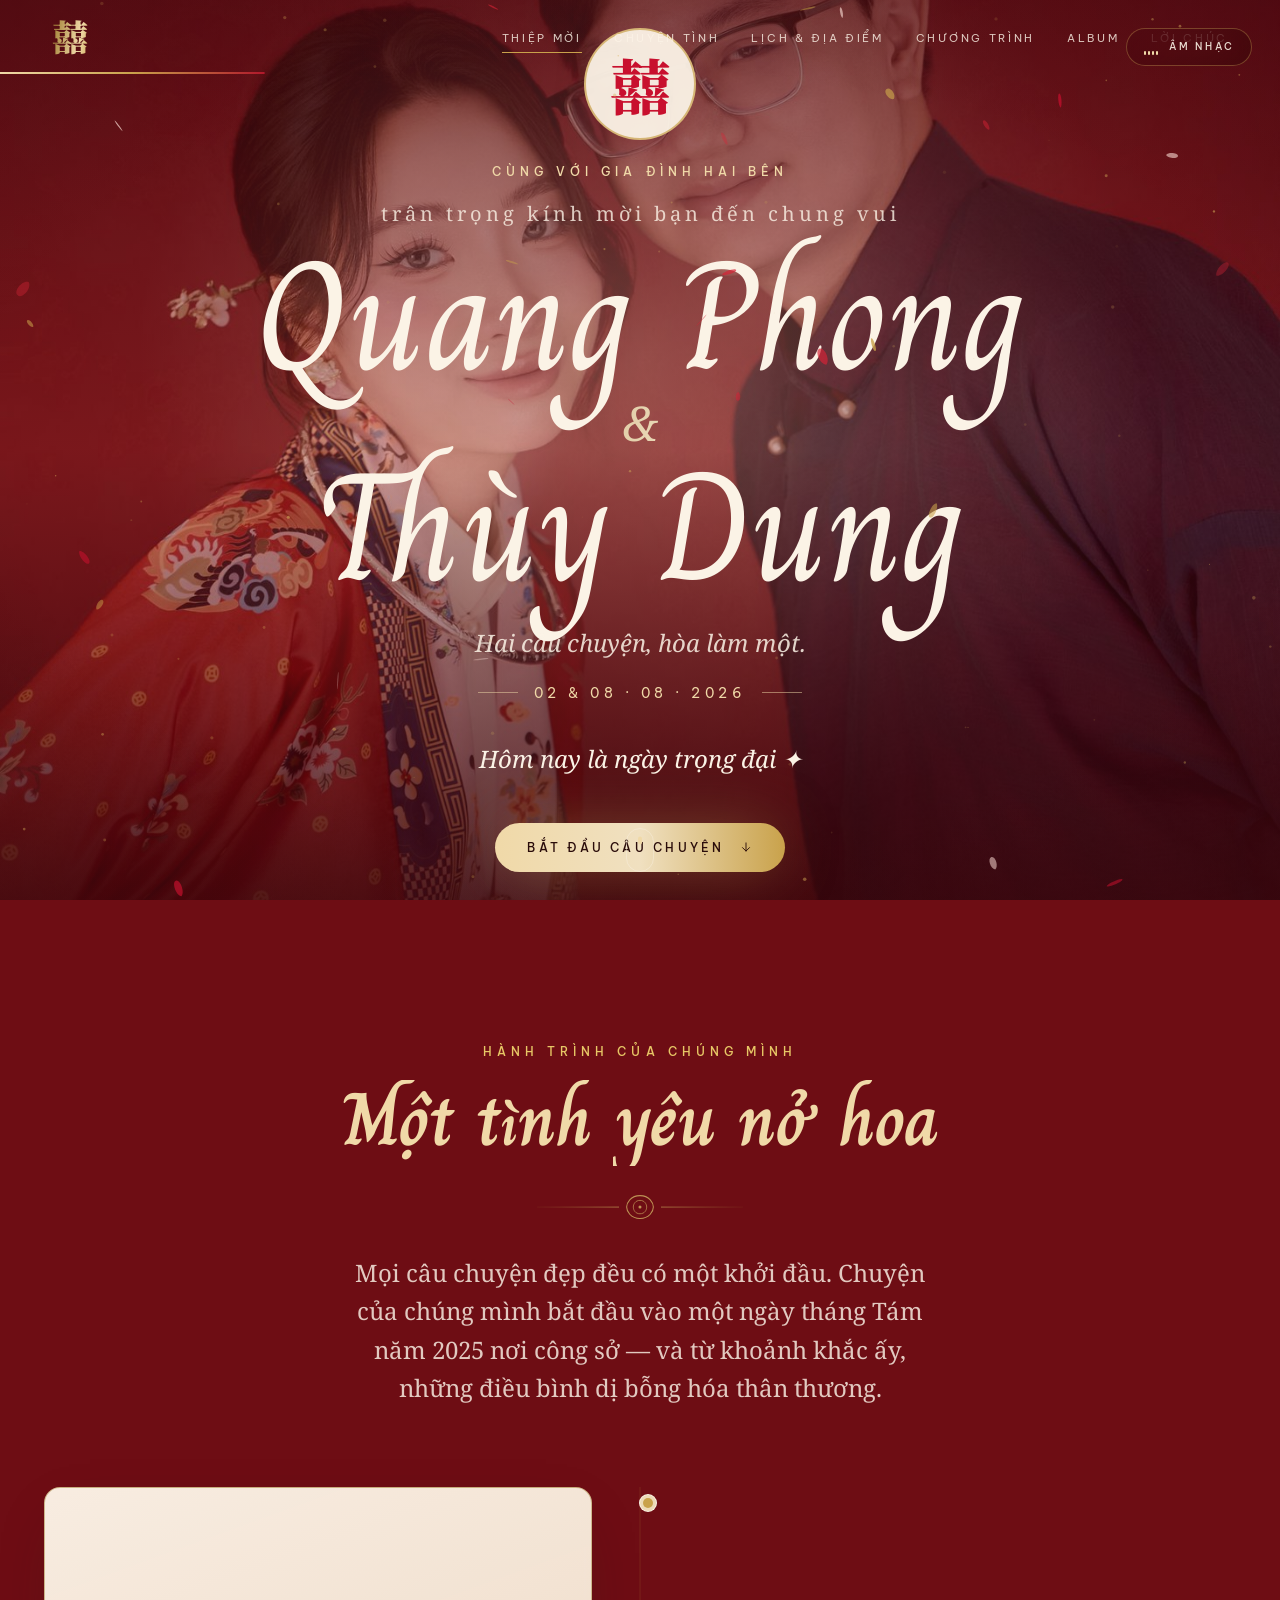
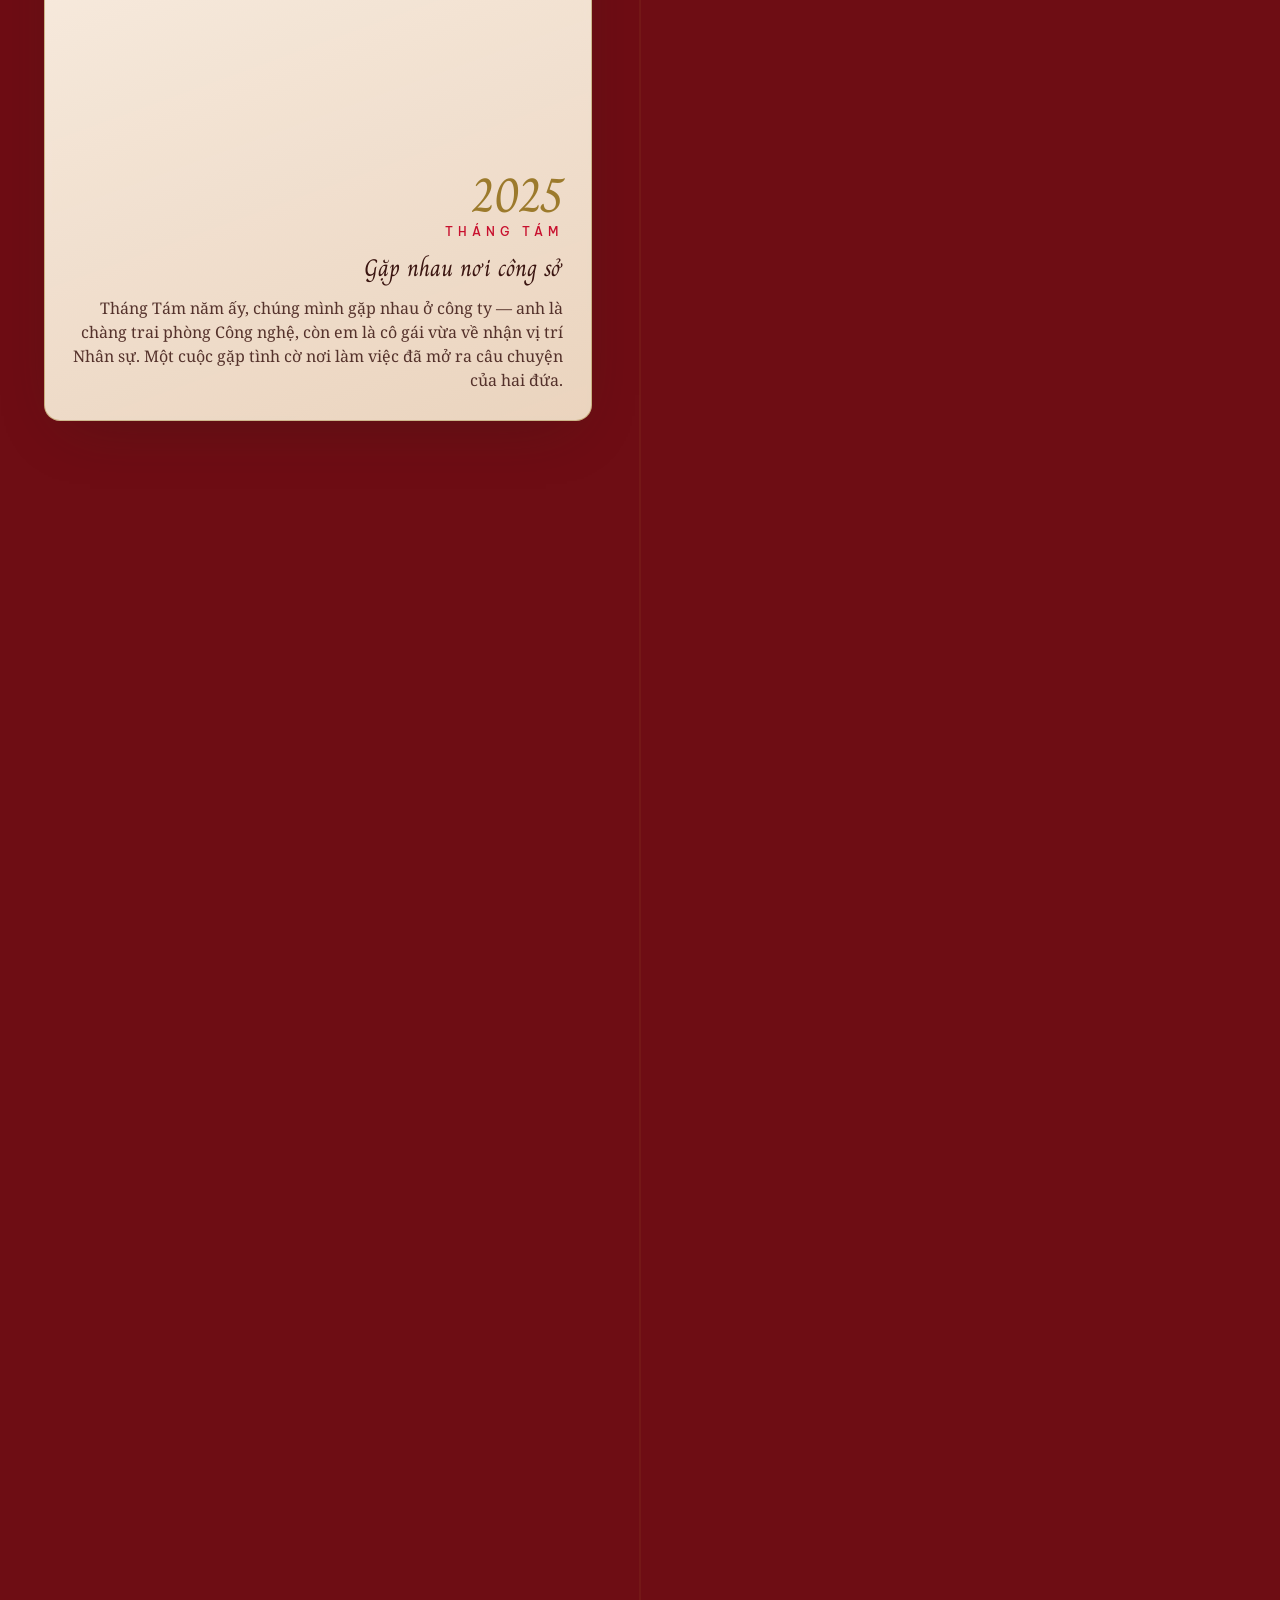
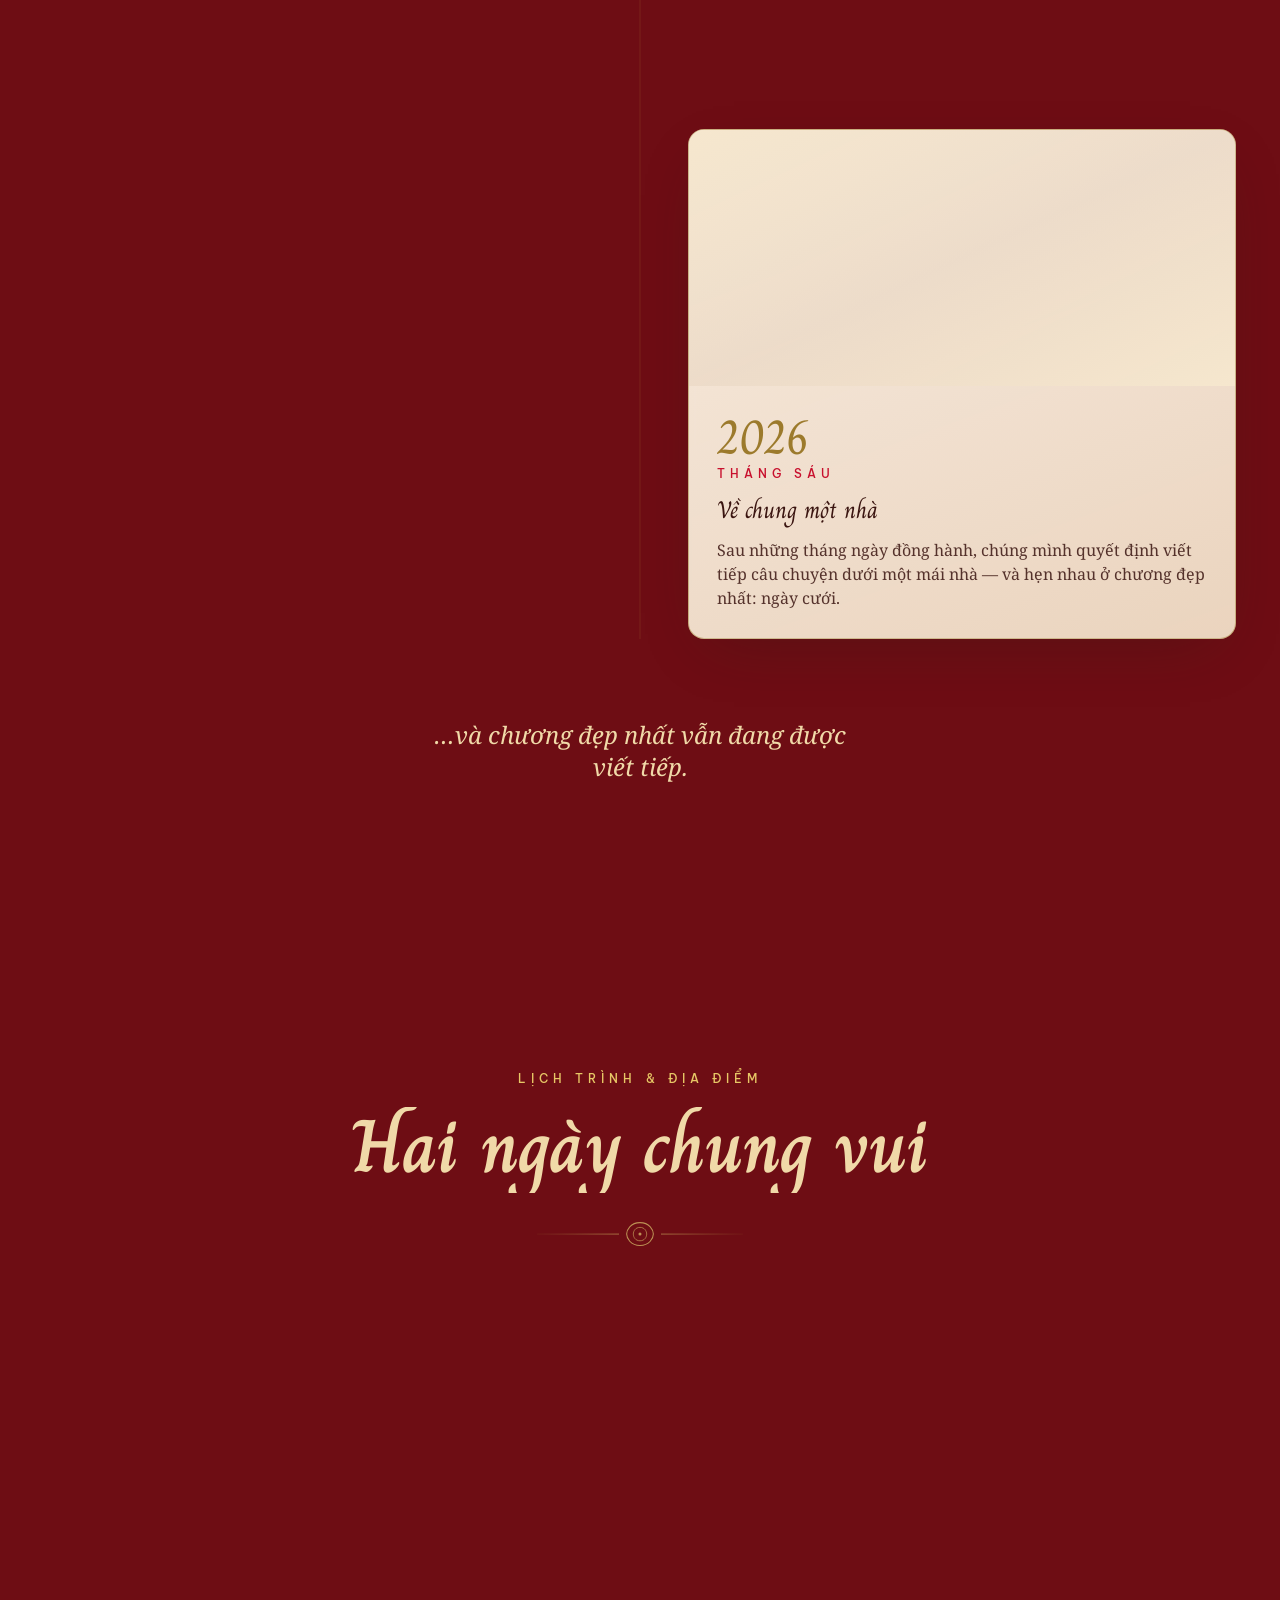
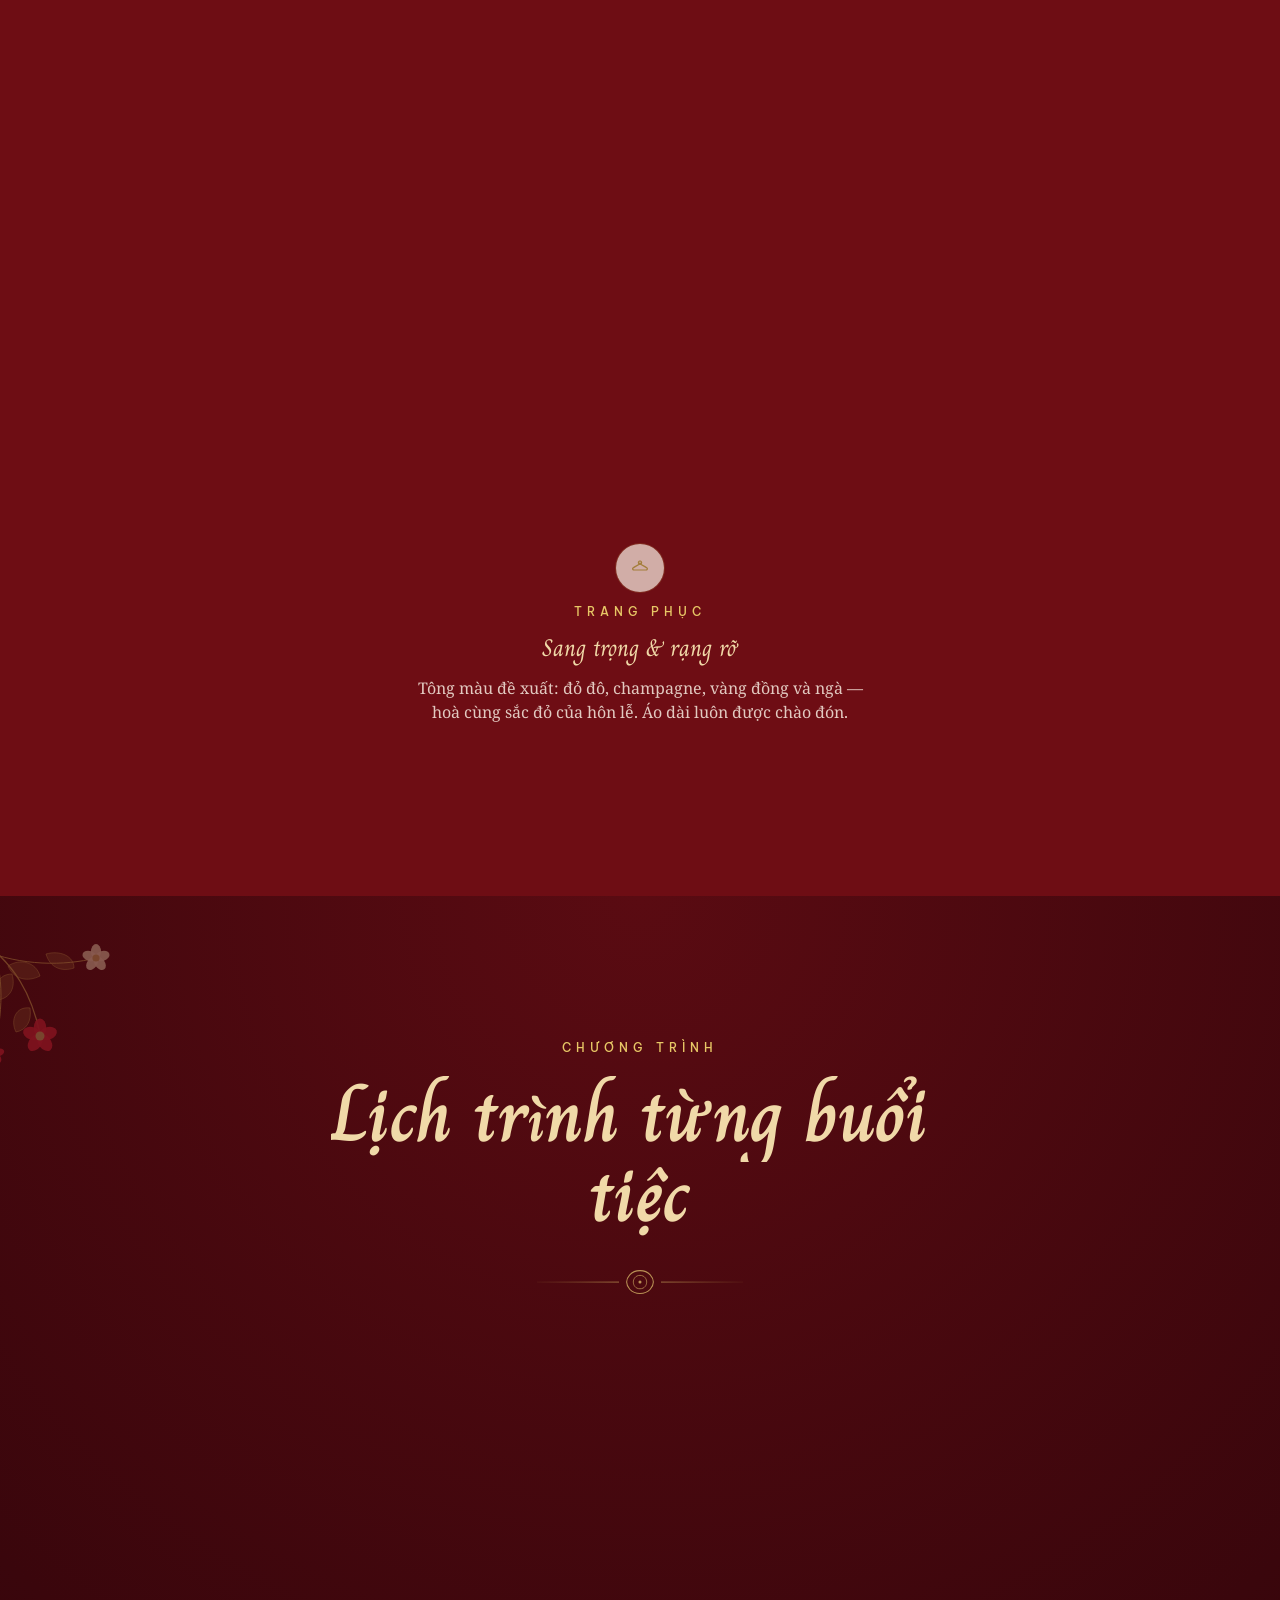
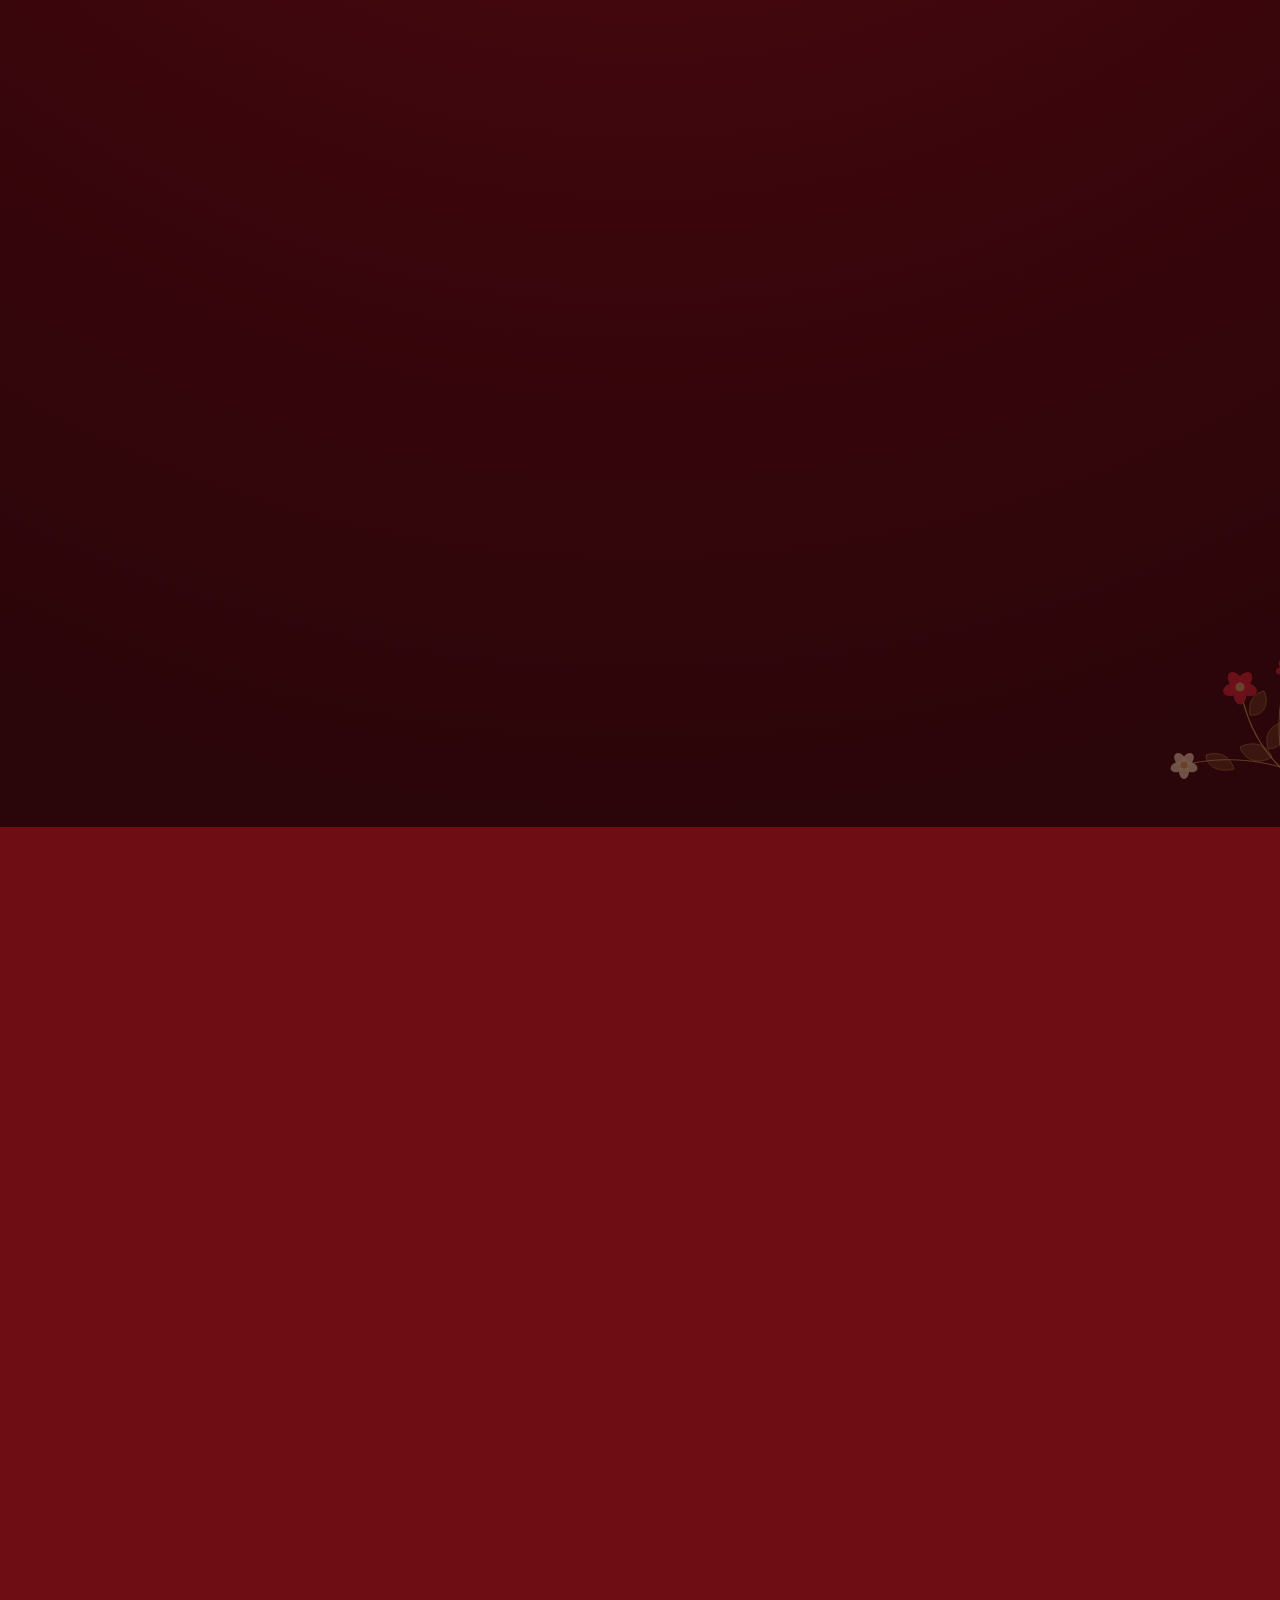
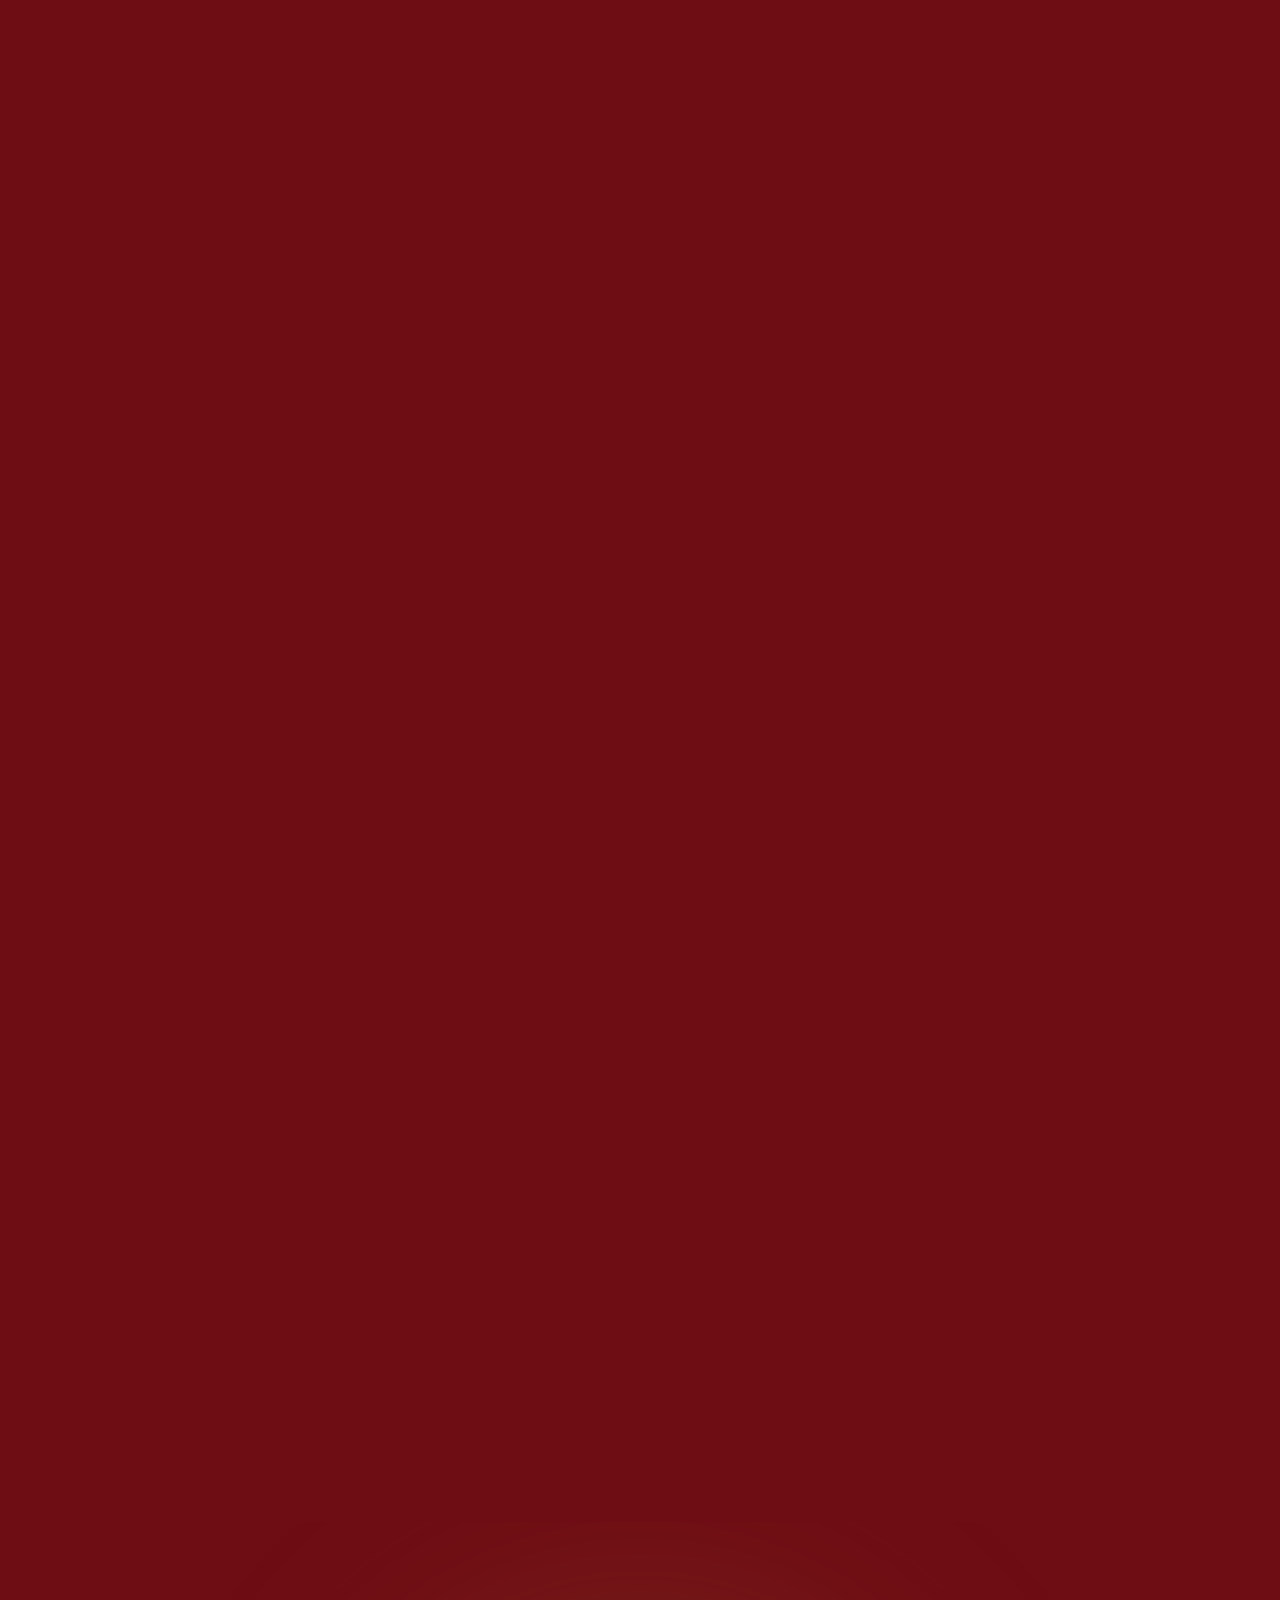
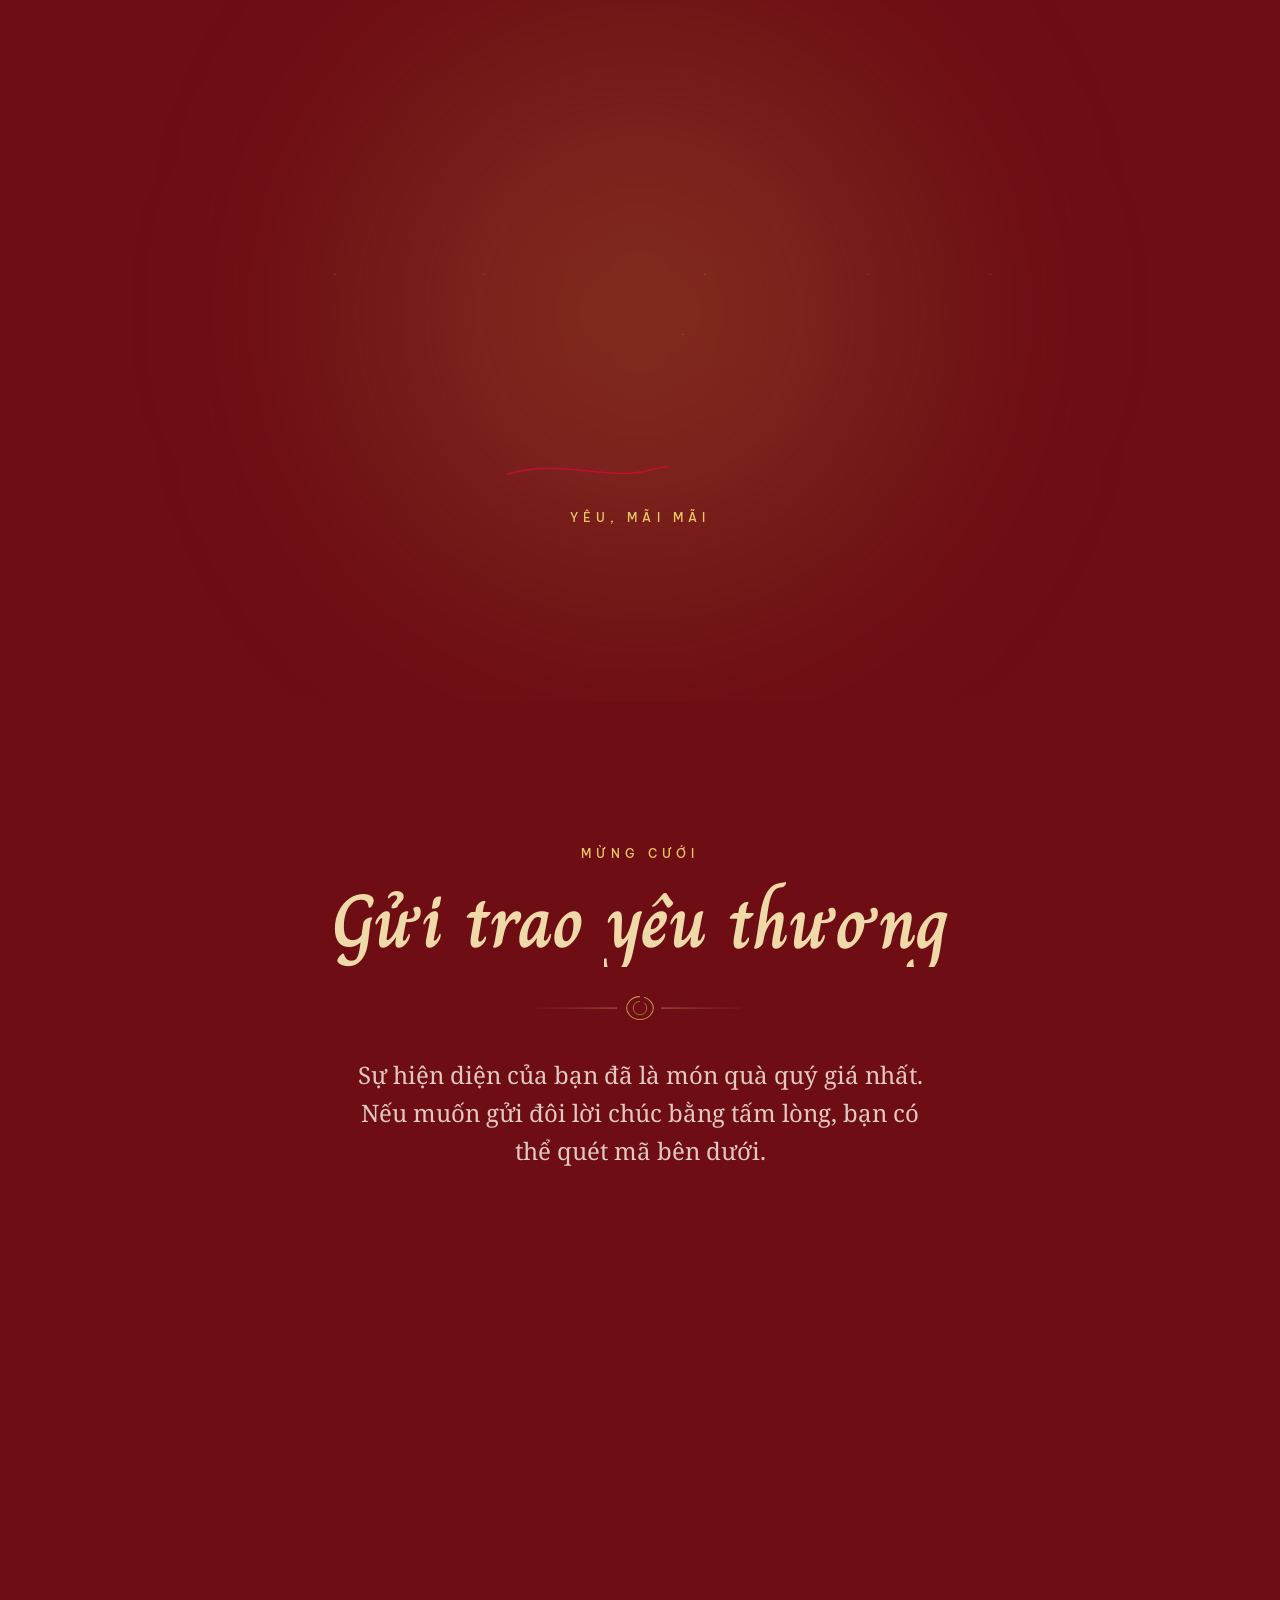
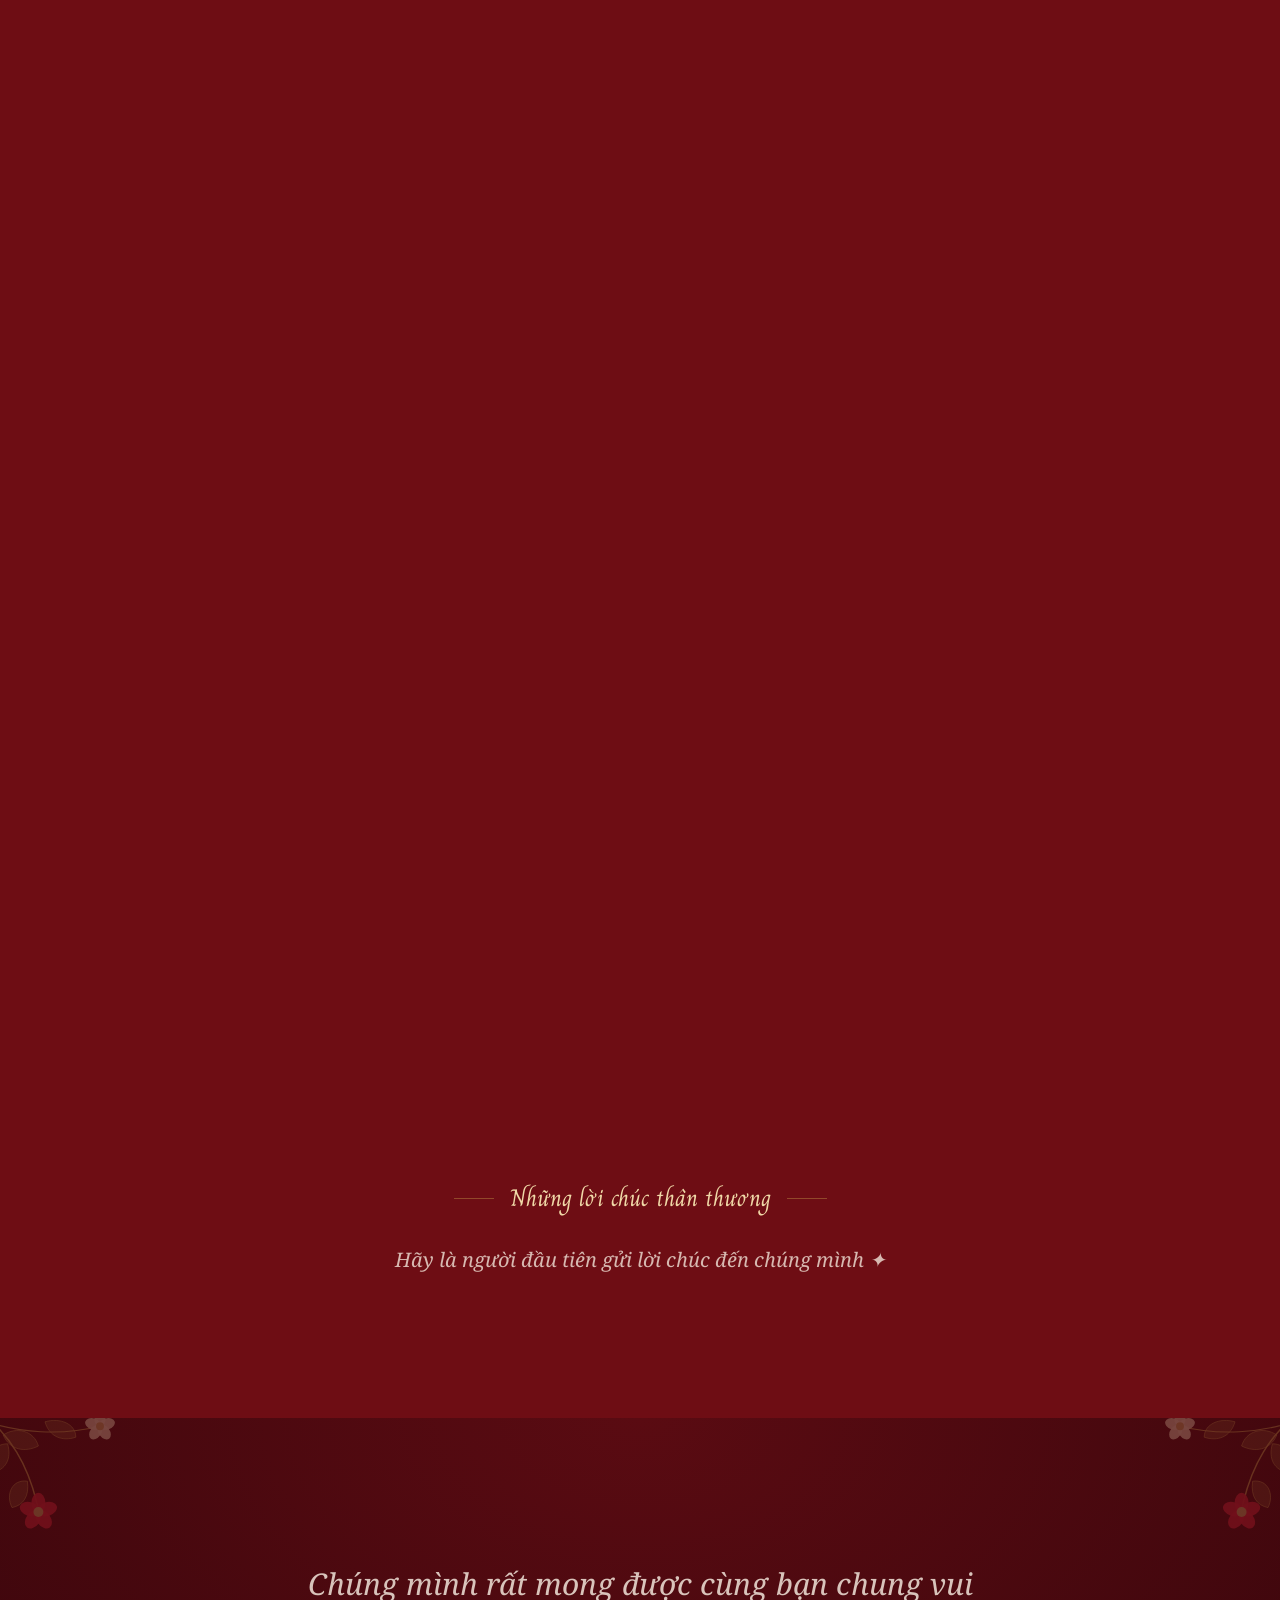
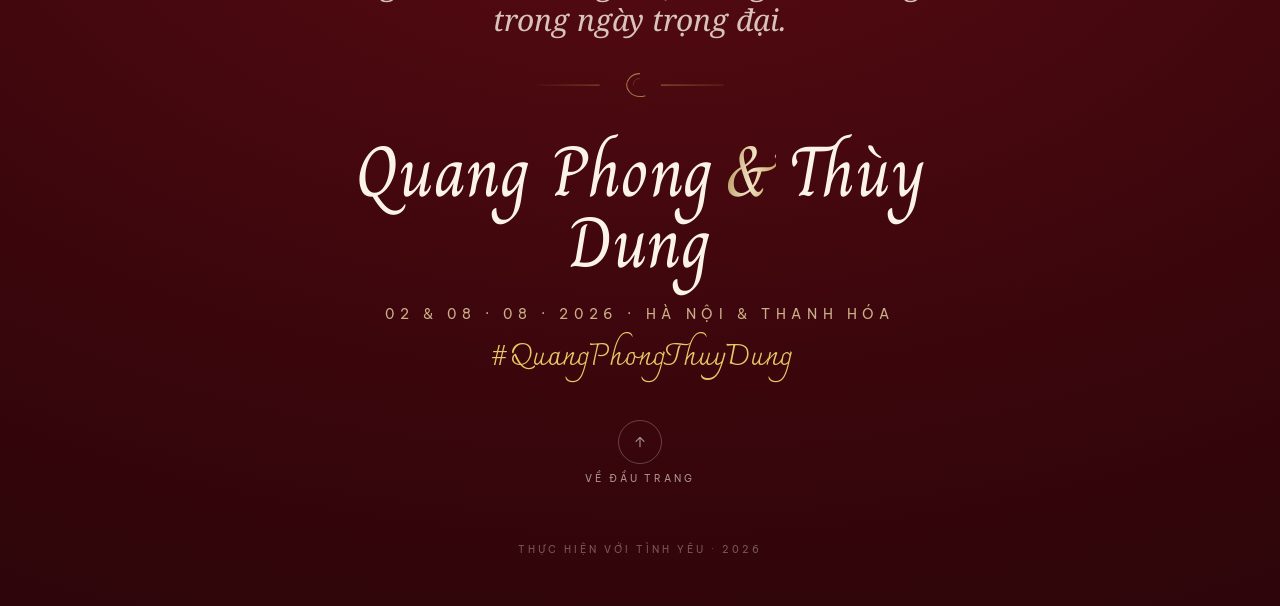
==== wedding-asian/index.html @ 231d3b86 "Intro 2 mốc lễ + đồng bộ nhãn/ngày toàn site + gom font bản asian - Intro (màn mở đầu): thay 1 ngày " ====
<!doctype html>
<html lang="vi">
  <head>
    <meta charset="UTF-8" />
    <link rel="icon" type="image/svg+xml" href="/wedding-asian/favicon.svg" />
    <meta name="viewport" content="width=device-width, initial-scale=1.0, viewport-fit=cover" />
    <meta name="theme-color" content="#C8102E" />
    <meta
      name="description"
      content="Quang Phong & Thùy Dung — về chung một nhà. Thiệp mời cưới phong cách Á Đông với chữ Song Hỷ 囍."
    />

    <title>囍 Quang Phong &amp; Thùy Dung · Lễ Thành Hôn</title>

    <!-- Social -->
    <meta property="og:title" content="囍 Quang Phong & Thùy Dung · Lễ Thành Hôn" />
    <meta property="og:description" content="Hãy đến chung vui khi hai câu chuyện hòa làm một. 02 & 07 · 08 · 2026" />
    <meta property="og:type" content="website" />

    <!-- Fonts -->
    <link rel="preconnect" href="https://fonts.googleapis.com" />
    <link rel="preconnect" href="https://fonts.gstatic.com" crossorigin />
    <link
      href="https://fonts.googleapis.com/css2?family=Charm:wght@400;700&family=Charmonman:wght@400;600;700&family=Be+Vietnam+Pro:wght@300;400;500;600;700&family=Noto+Serif:wght@400;500;600;700&display=swap"
      rel="stylesheet"
    />
    <!-- CJK font subset to just the 囍 (Song Hỷ) glyph — tiny payload -->
    <link
      href="https://fonts.googleapis.com/css2?family=Noto+Serif+SC:wght@700;900&display=swap&text=%E5%9B%8D"
      rel="stylesheet"
    />
    <script type="module" crossorigin src="/wedding-asian/assets/index-elfjqPZj.js"></script>
    <link rel="modulepreload" crossorigin href="/wedding-asian/assets/motion-DZY5aCm1.js">
    <link rel="modulepreload" crossorigin href="/wedding-asian/assets/smooth-DLBqpWjo.js">
    <link rel="stylesheet" crossorigin href="/wedding-asian/assets/index-XZvKqh4S.css">
  </head>
  <body>
    <div id="root"></div>
    <noscript>Thiệp mời này trở nên sống động khi bật JavaScript. Vui lòng bật JavaScript để xem câu chuyện của chúng mình.</noscript>
  </body>
</html>
---- wedding-asian/assets/index-XZvKqh4S.css ----
*,:before,:after{--tw-border-spacing-x: 0;--tw-border-spacing-y: 0;--tw-translate-x: 0;--tw-translate-y: 0;--tw-rotate: 0;--tw-skew-x: 0;--tw-skew-y: 0;--tw-scale-x: 1;--tw-scale-y: 1;--tw-pan-x: ;--tw-pan-y: ;--tw-pinch-zoom: ;--tw-scroll-snap-strictness: proximity;--tw-gradient-from-position: ;--tw-gradient-via-position: ;--tw-gradient-to-position: ;--tw-ordinal: ;--tw-slashed-zero: ;--tw-numeric-figure: ;--tw-numeric-spacing: ;--tw-numeric-fraction: ;--tw-ring-inset: ;--tw-ring-offset-width: 0px;--tw-ring-offset-color: #fff;--tw-ring-color: rgb(59 130 246 / .5);--tw-ring-offset-shadow: 0 0 #0000;--tw-ring-shadow: 0 0 #0000;--tw-shadow: 0 0 #0000;--tw-shadow-colored: 0 0 #0000;--tw-blur: ;--tw-brightness: ;--tw-contrast: ;--tw-grayscale: ;--tw-hue-rotate: ;--tw-invert: ;--tw-saturate: ;--tw-sepia: ;--tw-drop-shadow: ;--tw-backdrop-blur: ;--tw-backdrop-brightness: ;--tw-backdrop-contrast: ;--tw-backdrop-grayscale: ;--tw-backdrop-hue-rotate: ;--tw-backdrop-invert: ;--tw-backdrop-opacity: ;--tw-backdrop-saturate: ;--tw-backdrop-sepia: ;--tw-contain-size: ;--tw-contain-layout: ;--tw-contain-paint: ;--tw-contain-style: }::backdrop{--tw-border-spacing-x: 0;--tw-border-spacing-y: 0;--tw-translate-x: 0;--tw-translate-y: 0;--tw-rotate: 0;--tw-skew-x: 0;--tw-skew-y: 0;--tw-scale-x: 1;--tw-scale-y: 1;--tw-pan-x: ;--tw-pan-y: ;--tw-pinch-zoom: ;--tw-scroll-snap-strictness: proximity;--tw-gradient-from-position: ;--tw-gradient-via-position: ;--tw-gradient-to-position: ;--tw-ordinal: ;--tw-slashed-zero: ;--tw-numeric-figure: ;--tw-numeric-spacing: ;--tw-numeric-fraction: ;--tw-ring-inset: ;--tw-ring-offset-width: 0px;--tw-ring-offset-color: #fff;--tw-ring-color: rgb(59 130 246 / .5);--tw-ring-offset-shadow: 0 0 #0000;--tw-ring-shadow: 0 0 #0000;--tw-shadow: 0 0 #0000;--tw-shadow-colored: 0 0 #0000;--tw-blur: ;--tw-brightness: ;--tw-contrast: ;--tw-grayscale: ;--tw-hue-rotate: ;--tw-invert: ;--tw-saturate: ;--tw-sepia: ;--tw-drop-shadow: ;--tw-backdrop-blur: ;--tw-backdrop-brightness: ;--tw-backdrop-contrast: ;--tw-backdrop-grayscale: ;--tw-backdrop-hue-rotate: ;--tw-backdrop-invert: ;--tw-backdrop-opacity: ;--tw-backdrop-saturate: ;--tw-backdrop-sepia: ;--tw-contain-size: ;--tw-contain-layout: ;--tw-contain-paint: ;--tw-contain-style: }*,:before,:after{box-sizing:border-box;border-width:0;border-style:solid;border-color:#e5e7eb}:before,:after{--tw-content: ""}html,:host{line-height:1.5;-webkit-text-size-adjust:100%;-moz-tab-size:4;-o-tab-size:4;tab-size:4;font-family:Be Vietnam Pro,system-ui,sans-serif;font-feature-settings:normal;font-variation-settings:normal;-webkit-tap-highlight-color:transparent}body{margin:0;line-height:inherit}hr{height:0;color:inherit;border-top-width:1px}abbr:where([title]){-webkit-text-decoration:underline dotted;text-decoration:underline dotted}h1,h2,h3,h4,h5,h6{font-size:inherit;font-weight:inherit}a{color:inherit;text-decoration:inherit}b,strong{font-weight:bolder}code,kbd,samp,pre{font-family:ui-monospace,SFMono-Regular,Menlo,Monaco,Consolas,Liberation Mono,Courier New,monospace;font-feature-settings:normal;font-variation-settings:normal;font-size:1em}small{font-size:80%}sub,sup{font-size:75%;line-height:0;position:relative;vertical-align:baseline}sub{bottom:-.25em}sup{top:-.5em}table{text-indent:0;border-color:inherit;border-collapse:collapse}button,input,optgroup,select,textarea{font-family:inherit;font-feature-settings:inherit;font-variation-settings:inherit;font-size:100%;font-weight:inherit;line-height:inherit;letter-spacing:inherit;color:inherit;margin:0;padding:0}button,select{text-transform:none}button,input:where([type=button]),input:where([type=reset]),input:where([type=submit]){-webkit-appearance:button;background-color:transparent;background-image:none}:-moz-focusring{outline:auto}:-moz-ui-invalid{box-shadow:none}progress{vertical-align:baseline}::-webkit-inner-spin-button,::-webkit-outer-spin-button{height:auto}[type=search]{-webkit-appearance:textfield;outline-offset:-2px}::-webkit-search-decoration{-webkit-appearance:none}::-webkit-file-upload-button{-webkit-appearance:button;font:inherit}summary{display:list-item}blockquote,dl,dd,h1,h2,h3,h4,h5,h6,hr,figure,p,pre{margin:0}fieldset{margin:0;padding:0}legend{padding:0}ol,ul,menu{list-style:none;margin:0;padding:0}dialog{padding:0}textarea{resize:vertical}input::-moz-placeholder,textarea::-moz-placeholder{opacity:1;color:#9ca3af}input::placeholder,textarea::placeholder{opacity:1;color:#9ca3af}button,[role=button]{cursor:pointer}:disabled{cursor:default}img,svg,video,canvas,audio,iframe,embed,object{display:block;vertical-align:middle}img,video{max-width:100%;height:auto}[hidden]:where(:not([hidden=until-found])){display:none}.container{width:100%}@media (min-width: 640px){.container{max-width:640px}}@media (min-width: 768px){.container{max-width:768px}}@media (min-width: 1024px){.container{max-width:1024px}}@media (min-width: 1280px){.container{max-width:1280px}}@media (min-width: 1536px){.container{max-width:1536px}}.eyebrow{font-family:Be Vietnam Pro,system-ui,sans-serif;font-size:.7rem;font-weight:500;text-transform:uppercase}@media (min-width: 640px){.eyebrow{font-size:.75rem;line-height:1rem}}.eyebrow{letter-spacing:.42em;color:var(--gold-bright)}.eyebrow--onCard{color:var(--lacquer)}.hy{font-family:"Noto Serif SC",Microsoft YaHei,PingFang SC,Hiragino Sans GB,Noto Sans CJK SC,serif;font-weight:900;color:var(--lacquer);line-height:1;display:inline-block}.hy-gold{font-family:"Noto Serif SC",Microsoft YaHei,PingFang SC,Hiragino Sans GB,Noto Sans CJK SC,serif;font-weight:900;line-height:1;display:inline-block;background:linear-gradient(100deg,#9c7a2c,#f0d9a8 40%,#c9a24b 60%,#9c7a2c);background-size:200% auto;-webkit-background-clip:text;background-clip:text;-webkit-text-fill-color:transparent;color:transparent}@supports not ((-webkit-background-clip: text) or (background-clip: text)){.hy-gold{background:none;color:var(--gold);-webkit-text-fill-color:currentColor}}.section-title{font-family:Charm,"Noto Serif",serif;font-weight:700;line-height:1.06;font-size:clamp(2.2rem,6vw,4.7rem);letter-spacing:0;color:var(--champagne)}.lede{font-family:"Noto Serif",serif;font-size:clamp(1.1rem,2vw,1.5rem);line-height:1.6;font-weight:400;color:#fbf3e6d1}.pointer-events-none{pointer-events:none}.visible{visibility:visible}.static{position:static}.fixed{position:fixed}.absolute{position:absolute}.relative{position:relative}.-inset-16{inset:-4rem}.-inset-6{inset:-1.5rem}.inset-0{inset:0}.inset-2{inset:.5rem}.inset-x-0{left:0;right:0}.inset-x-6{left:1.5rem;right:1.5rem}.-bottom-1\.5{bottom:-.375rem}.-left-6{left:-1.5rem}.-left-8{left:-2rem}.-right-6{right:-1.5rem}.-right-8{right:-2rem}.-top-4{top:-1rem}.bottom-0{bottom:0}.bottom-10{bottom:2.5rem}.bottom-6{bottom:1.5rem}.bottom-7{bottom:1.75rem}.bottom-8{bottom:2rem}.bottom-\[-12\%\]{bottom:-12%}.bottom-\[-6\%\]{bottom:-6%}.left-0{left:0}.left-1\/2{left:50%}.left-3{left:.75rem}.left-\[-6\%\]{left:-6%}.left-\[18px\]{left:18px}.left-\[22\%\]{left:22%}.left-\[24px\]{left:24px}.left-\[27px\]{left:27px}.left-\[5\%\]{left:5%}.right-0{right:0}.right-3{right:.75rem}.right-4{right:1rem}.right-5{right:1.25rem}.right-\[-10\%\]{right:-10%}.right-\[5\%\]{right:5%}.top-0{top:0}.top-1\/2{top:50%}.top-10{top:2.5rem}.top-2{top:.5rem}.top-3{top:.75rem}.top-4{top:1rem}.top-5{top:1.25rem}.top-\[-8\%\]{top:-8%}.top-\[30\%\]{top:30%}.top-\[78\%\]{top:78%}.-z-10{z-index:-10}.z-10{z-index:10}.z-20{z-index:20}.z-30{z-index:30}.z-\[100\]{z-index:100}.z-\[110\]{z-index:110}.z-\[120\]{z-index:120}.z-\[130\]{z-index:130}.z-\[1\]{z-index:1}.z-\[85\]{z-index:85}.z-\[90\]{z-index:90}.m-3{margin:.75rem}.mx-1\.5{margin-left:.375rem;margin-right:.375rem}.mx-3{margin-left:.75rem;margin-right:.75rem}.mx-auto{margin-left:auto;margin-right:auto}.my-1{margin-top:.25rem;margin-bottom:.25rem}.my-20{margin-top:5rem;margin-bottom:5rem}.my-3{margin-top:.75rem;margin-bottom:.75rem}.my-7{margin-top:1.75rem;margin-bottom:1.75rem}.my-8{margin-top:2rem;margin-bottom:2rem}.mb-2{margin-bottom:.5rem}.mb-3{margin-bottom:.75rem}.mb-4{margin-bottom:1rem}.mb-5{margin-bottom:1.25rem}.mb-6{margin-bottom:1.5rem}.mb-8{margin-bottom:2rem}.ml-1{margin-left:.25rem}.ml-12{margin-left:3rem}.ml-2{margin-left:.5rem}.mt-0\.5{margin-top:.125rem}.mt-1{margin-top:.25rem}.mt-1\.5{margin-top:.375rem}.mt-10{margin-top:2.5rem}.mt-12{margin-top:3rem}.mt-14{margin-top:3.5rem}.mt-16{margin-top:4rem}.mt-2{margin-top:.5rem}.mt-20{margin-top:5rem}.mt-3{margin-top:.75rem}.mt-4{margin-top:1rem}.mt-5{margin-top:1.25rem}.mt-6{margin-top:1.5rem}.mt-7{margin-top:1.75rem}.mt-8{margin-top:2rem}.block{display:block}.inline-block{display:inline-block}.flex{display:flex}.inline-flex{display:inline-flex}.grid{display:grid}.hidden{display:none}.aspect-\[3\/4\]{aspect-ratio:3/4}.aspect-\[4\/3\]{aspect-ratio:4/3}.aspect-square{aspect-ratio:1 / 1}.h-1{height:.25rem}.h-10{height:2.5rem}.h-11{height:2.75rem}.h-12{height:3rem}.h-14{height:3.5rem}.h-16{height:4rem}.h-2{height:.5rem}.h-2\.5{height:.625rem}.h-24{height:6rem}.h-28{height:7rem}.h-3\.5{height:.875rem}.h-4{height:1rem}.h-56{height:14rem}.h-9{height:2.25rem}.h-\[100svh\]{height:100svh}.h-\[18\%\]{height:18%}.h-\[2px\]{height:2px}.h-\[34vw\]{height:34vw}.h-\[38vw\]{height:38vw}.h-\[42vw\]{height:42vw}.h-\[60vh\]{height:60vh}.h-full{height:100%}.h-px{height:1px}.max-h-\[78vh\]{max-height:78vh}.max-h-full{max-height:100%}.min-h-\[640px\]{min-height:640px}.w-0{width:0px}.w-1{width:.25rem}.w-10{width:2.5rem}.w-11{width:2.75rem}.w-12{width:3rem}.w-14{width:3.5rem}.w-16{width:4rem}.w-2\.5{width:.625rem}.w-24{width:6rem}.w-28{width:7rem}.w-3\.5{width:.875rem}.w-4{width:1rem}.w-56{width:14rem}.w-6{width:1.5rem}.w-7{width:1.75rem}.w-9{width:2.25rem}.w-\[2px\]{width:2px}.w-\[34vw\]{width:34vw}.w-\[38vw\]{width:38vw}.w-\[42vw\]{width:42vw}.w-\[60vh\]{width:60vh}.w-auto{width:auto}.w-full{width:100%}.w-px{width:1px}.min-w-\[220px\]{min-width:220px}.max-w-2xl{max-width:42rem}.max-w-4xl{max-width:56rem}.max-w-5xl{max-width:64rem}.max-w-content{max-width:1240px}.max-w-full{max-width:100%}.max-w-md{max-width:28rem}.max-w-xl{max-width:36rem}.max-w-xs{max-width:20rem}.flex-1{flex:1 1 0%}.shrink-0{flex-shrink:0}.origin-left{transform-origin:left}.origin-top{transform-origin:top}.-translate-x-1\/2{--tw-translate-x: -50%;transform:translate(var(--tw-translate-x),var(--tw-translate-y)) rotate(var(--tw-rotate)) skew(var(--tw-skew-x)) skewY(var(--tw-skew-y)) scaleX(var(--tw-scale-x)) scaleY(var(--tw-scale-y))}.-translate-y-1\/2{--tw-translate-y: -50%;transform:translate(var(--tw-translate-x),var(--tw-translate-y)) rotate(var(--tw-rotate)) skew(var(--tw-skew-x)) skewY(var(--tw-skew-y)) scaleX(var(--tw-scale-x)) scaleY(var(--tw-scale-y))}.translate-y-3{--tw-translate-y: .75rem;transform:translate(var(--tw-translate-x),var(--tw-translate-y)) rotate(var(--tw-rotate)) skew(var(--tw-skew-x)) skewY(var(--tw-skew-y)) scaleX(var(--tw-scale-x)) scaleY(var(--tw-scale-y))}.transform{transform:translate(var(--tw-translate-x),var(--tw-translate-y)) rotate(var(--tw-rotate)) skew(var(--tw-skew-x)) skewY(var(--tw-skew-y)) scaleX(var(--tw-scale-x)) scaleY(var(--tw-scale-y))}@keyframes gradient-pan{0%,to{background-position:0% 50%}50%{background-position:100% 50%}}.animate-gradient-pan{animation:gradient-pan 14s ease infinite}@keyframes pulse{50%{opacity:.5}}.animate-pulse{animation:pulse 2s cubic-bezier(.4,0,.6,1) infinite}@keyframes pulse-soft{0%,to{opacity:.5;transform:scale(1)}50%{opacity:1;transform:scale(1.08)}}.animate-pulse-soft{animation:pulse-soft 3.5s ease-in-out infinite}@keyframes shimmer{0%{background-position:-200% 0}to{background-position:200% 0}}.animate-shimmer{animation:shimmer 4.5s linear infinite}.resize-none{resize:none}.resize{resize:both}.columns-1{-moz-columns:1;columns:1}.columns-2{-moz-columns:2;columns:2}.break-inside-avoid{-moz-column-break-inside:avoid;break-inside:avoid}.grid-cols-1{grid-template-columns:repeat(1,minmax(0,1fr))}.flex-col{flex-direction:column}.flex-wrap{flex-wrap:wrap}.items-start{align-items:flex-start}.items-end{align-items:flex-end}.items-center{align-items:center}.items-stretch{align-items:stretch}.justify-start{justify-content:flex-start}.justify-center{justify-content:center}.justify-between{justify-content:space-between}.gap-1{gap:.25rem}.gap-1\.5{gap:.375rem}.gap-2{gap:.5rem}.gap-2\.5{gap:.625rem}.gap-3{gap:.75rem}.gap-4{gap:1rem}.gap-5{gap:1.25rem}.gap-7{gap:1.75rem}.gap-8{gap:2rem}.gap-\[2px\]{gap:2px}.space-y-0\.5>:not([hidden])~:not([hidden]){--tw-space-y-reverse: 0;margin-top:calc(.125rem * calc(1 - var(--tw-space-y-reverse)));margin-bottom:calc(.125rem * var(--tw-space-y-reverse))}.space-y-16>:not([hidden])~:not([hidden]){--tw-space-y-reverse: 0;margin-top:calc(4rem * calc(1 - var(--tw-space-y-reverse)));margin-bottom:calc(4rem * var(--tw-space-y-reverse))}.overflow-hidden{overflow:hidden}.whitespace-pre-line{white-space:pre-line}.rounded{border-radius:.25rem}.rounded-2xl{border-radius:1rem}.rounded-\[1\.75rem\]{border-radius:1.75rem}.rounded-\[2px\]{border-radius:2px}.rounded-\[2rem\]{border-radius:2rem}.rounded-\[4px\]{border-radius:4px}.rounded-\[50\%\]{border-radius:50%}.rounded-\[6px\]{border-radius:6px}.rounded-full{border-radius:9999px}.rounded-none{border-radius:0}.rounded-sm{border-radius:.125rem}.rounded-xl{border-radius:.75rem}.border{border-width:1px}.border-2{border-width:2px}.border-b{border-bottom-width:1px}.border-gold\/20{border-color:#c9a24b33}.border-gold\/70{border-color:#c9a24bb3}.border-ink\/30{border-color:#2a0c0a4d}.border-ivory\/25{border-color:#fbf3e640}.border-ivory\/40{border-color:#fbf3e666}.border-t-ink{--tw-border-opacity: 1;border-top-color:rgb(42 12 10 / var(--tw-border-opacity, 1))}.bg-champagne{--tw-bg-opacity: 1;background-color:rgb(240 217 168 / var(--tw-bg-opacity, 1))}.bg-champagne\/20{background-color:#f0d9a833}.bg-champagne\/50{background-color:#f0d9a880}.bg-charcoal{--tw-bg-opacity: 1;background-color:rgb(58 20 16 / var(--tw-bg-opacity, 1))}.bg-charcoal\/15{background-color:#3a141026}.bg-charcoal\/85{background-color:#3a1410d9}.bg-gold{--tw-bg-opacity: 1;background-color:rgb(201 162 75 / var(--tw-bg-opacity, 1))}.bg-gold-deep{--tw-bg-opacity: 1;background-color:rgb(156 122 44 / var(--tw-bg-opacity, 1))}.bg-gold\/15{background-color:#c9a24b26}.bg-gold\/20{background-color:#c9a24b33}.bg-gold\/30{background-color:#c9a24b4d}.bg-gold\/40{background-color:#c9a24b66}.bg-gold\/50{background-color:#c9a24b80}.bg-ivory{--tw-bg-opacity: 1;background-color:rgb(251 243 230 / var(--tw-bg-opacity, 1))}.bg-ivory\/70{background-color:#fbf3e6b3}.bg-ivory\/95{background-color:#fbf3e6f2}.bg-lacquer{--tw-bg-opacity: 1;background-color:rgb(200 16 46 / var(--tw-bg-opacity, 1))}.bg-red-bg{--tw-bg-opacity: 1;background-color:rgb(110 13 20 / var(--tw-bg-opacity, 1))}.bg-transparent{background-color:transparent}.bg-white{--tw-bg-opacity: 1;background-color:rgb(255 255 255 / var(--tw-bg-opacity, 1))}.bg-white\/15{background-color:#ffffff26}.bg-white\/40{background-color:#fff6}.bg-white\/45{background-color:#ffffff73}.bg-gradient-to-b{background-image:linear-gradient(to bottom,var(--tw-gradient-stops))}.bg-gradient-to-br{background-image:linear-gradient(to bottom right,var(--tw-gradient-stops))}.bg-gradient-to-r{background-image:linear-gradient(to right,var(--tw-gradient-stops))}.bg-gradient-to-t{background-image:linear-gradient(to top,var(--tw-gradient-stops))}.from-\[\#4a0810\]\/65{--tw-gradient-from: rgb(74 8 16 / .65) var(--tw-gradient-from-position);--tw-gradient-to: rgb(74 8 16 / 0) var(--tw-gradient-to-position);--tw-gradient-stops: var(--tw-gradient-from), var(--tw-gradient-to)}.from-champagne{--tw-gradient-from: #F0D9A8 var(--tw-gradient-from-position);--tw-gradient-to: rgb(240 217 168 / 0) var(--tw-gradient-to-position);--tw-gradient-stops: var(--tw-gradient-from), var(--tw-gradient-to)}.from-champagne\/30{--tw-gradient-from: rgb(240 217 168 / .3) var(--tw-gradient-from-position);--tw-gradient-to: rgb(240 217 168 / 0) var(--tw-gradient-to-position);--tw-gradient-stops: var(--tw-gradient-from), var(--tw-gradient-to)}.from-charcoal\/40{--tw-gradient-from: rgb(58 20 16 / .4) var(--tw-gradient-from-position);--tw-gradient-to: rgb(58 20 16 / 0) var(--tw-gradient-to-position);--tw-gradient-stops: var(--tw-gradient-from), var(--tw-gradient-to)}.from-charcoal\/70{--tw-gradient-from: rgb(58 20 16 / .7) var(--tw-gradient-from-position);--tw-gradient-to: rgb(58 20 16 / 0) var(--tw-gradient-to-position);--tw-gradient-stops: var(--tw-gradient-from), var(--tw-gradient-to)}.from-cream{--tw-gradient-from: #F6E7CE var(--tw-gradient-from-position);--tw-gradient-to: rgb(246 231 206 / 0) var(--tw-gradient-to-position);--tw-gradient-stops: var(--tw-gradient-from), var(--tw-gradient-to)}.from-gold{--tw-gradient-from: #C9A24B var(--tw-gradient-from-position);--tw-gradient-to: rgb(201 162 75 / 0) var(--tw-gradient-to-position);--tw-gradient-stops: var(--tw-gradient-from), var(--tw-gradient-to)}.from-transparent{--tw-gradient-from: transparent var(--tw-gradient-from-position);--tw-gradient-to: rgb(0 0 0 / 0) var(--tw-gradient-to-position);--tw-gradient-stops: var(--tw-gradient-from), var(--tw-gradient-to)}.via-\[\#6e0d14\]\/30{--tw-gradient-to: rgb(110 13 20 / 0) var(--tw-gradient-to-position);--tw-gradient-stops: var(--tw-gradient-from), rgb(110 13 20 / .3) var(--tw-gradient-via-position), var(--tw-gradient-to)}.via-\[\#f0e0c0\]{--tw-gradient-to: rgb(240 224 192 / 0) var(--tw-gradient-to-position);--tw-gradient-stops: var(--tw-gradient-from), #f0e0c0 var(--tw-gradient-via-position), var(--tw-gradient-to)}.via-beige\/60{--tw-gradient-to: rgb(233 214 194 / 0) var(--tw-gradient-to-position);--tw-gradient-stops: var(--tw-gradient-from), rgb(233 214 194 / .6) var(--tw-gradient-via-position), var(--tw-gradient-to)}.via-charcoal\/10{--tw-gradient-to: rgb(58 20 16 / 0) var(--tw-gradient-to-position);--tw-gradient-stops: var(--tw-gradient-from), rgb(58 20 16 / .1) var(--tw-gradient-via-position), var(--tw-gradient-to)}.via-gold{--tw-gradient-to: rgb(201 162 75 / 0) var(--tw-gradient-to-position);--tw-gradient-stops: var(--tw-gradient-from), #C9A24B var(--tw-gradient-via-position), var(--tw-gradient-to)}.via-gold\/15{--tw-gradient-to: rgb(201 162 75 / 0) var(--tw-gradient-to-position);--tw-gradient-stops: var(--tw-gradient-from), rgb(201 162 75 / .15) var(--tw-gradient-via-position), var(--tw-gradient-to)}.via-rose-gold{--tw-gradient-to: rgb(176 24 43 / 0) var(--tw-gradient-to-position);--tw-gradient-stops: var(--tw-gradient-from), #B0182B var(--tw-gradient-via-position), var(--tw-gradient-to)}.to-\[\#3a060c\]\/85{--tw-gradient-to: rgb(58 6 12 / .85) var(--tw-gradient-to-position)}.to-cream{--tw-gradient-to: #F6E7CE var(--tw-gradient-to-position)}.to-gold{--tw-gradient-to: #C9A24B var(--tw-gradient-to-position)}.to-rose-gold{--tw-gradient-to: #B0182B var(--tw-gradient-to-position)}.to-transparent{--tw-gradient-to: transparent var(--tw-gradient-to-position)}.object-contain{-o-object-fit:contain;object-fit:contain}.object-cover{-o-object-fit:cover;object-fit:cover}.object-\[50\%_35\%\]{-o-object-position:50% 35%;object-position:50% 35%}.p-1\.5{padding:.375rem}.p-4{padding:1rem}.p-5{padding:1.25rem}.p-6{padding:1.5rem}.p-7{padding:1.75rem}.p-8{padding:2rem}.p-9{padding:2.25rem}.px-4{padding-left:1rem;padding-right:1rem}.px-6{padding-left:1.5rem;padding-right:1.5rem}.px-8{padding-left:2rem;padding-right:2rem}.py-2\.5{padding-top:.625rem;padding-bottom:.625rem}.py-28{padding-top:7rem;padding-bottom:7rem}.py-3{padding-top:.75rem;padding-bottom:.75rem}.py-32{padding-top:8rem;padding-bottom:8rem}.py-4{padding-top:1rem;padding-bottom:1rem}.py-7{padding-top:1.75rem;padding-bottom:1.75rem}.pb-12{padding-bottom:3rem}.pb-9{padding-bottom:2.25rem}.pt-1{padding-top:.25rem}.pt-28{padding-top:7rem}.pt-7{padding-top:1.75rem}.text-left{text-align:left}.text-center{text-align:center}.align-bottom{vertical-align:bottom}.font-display{font-family:Charm,"Noto Serif",serif}.font-sans{font-family:Be Vietnam Pro,system-ui,sans-serif}.font-script{font-family:Charmonman,cursive}.font-serif{font-family:"Noto Serif",serif}.font-vibes{font-family:Charmonman,cursive}.text-2xl{font-size:1.5rem;line-height:2rem}.text-3xl{font-size:1.875rem;line-height:2.25rem}.text-4xl{font-size:2.25rem;line-height:2.5rem}.text-5xl{font-size:3rem;line-height:1}.text-\[0\.55rem\]{font-size:.55rem}.text-\[0\.58rem\]{font-size:.58rem}.text-\[0\.62rem\]{font-size:.62rem}.text-\[0\.68rem\]{font-size:.68rem}.text-\[0\.6rem\]{font-size:.6rem}.text-\[0\.72rem\]{font-size:.72rem}.text-\[0\.7rem\]{font-size:.7rem}.text-\[10rem\]{font-size:10rem}.text-\[5\.5rem\]{font-size:5.5rem}.text-\[6\.5rem\]{font-size:6.5rem}.text-base{font-size:1rem;line-height:1.5rem}.text-lg{font-size:1.125rem;line-height:1.75rem}.text-sm{font-size:.875rem;line-height:1.25rem}.text-xl{font-size:1.25rem;line-height:1.75rem}.text-xs{font-size:.75rem;line-height:1rem}.font-bold{font-weight:700}.font-medium{font-weight:500}.uppercase{text-transform:uppercase}.italic{font-style:italic}.tabular-nums{--tw-numeric-spacing: tabular-nums;font-variant-numeric:var(--tw-ordinal) var(--tw-slashed-zero) var(--tw-numeric-figure) var(--tw-numeric-spacing) var(--tw-numeric-fraction)}.leading-\[0\.5\]{line-height:.5}.leading-\[0\.96\]{line-height:.96}.leading-none{line-height:1}.leading-relaxed{line-height:1.625}.leading-tight{line-height:1.25}.tracking-\[0\.18em\]{letter-spacing:.18em}.tracking-\[0\.24em\]{letter-spacing:.24em}.tracking-\[0\.26em\]{letter-spacing:.26em}.tracking-\[0\.28em\]{letter-spacing:.28em}.tracking-\[0\.2em\]{letter-spacing:.2em}.tracking-\[0\.32em\]{letter-spacing:.32em}.tracking-\[0\.35em\]{letter-spacing:.35em}.tracking-\[0\.3em\]{letter-spacing:.3em}.tracking-\[0\.42em\]{letter-spacing:.42em}.tracking-\[0\.4em\]{letter-spacing:.4em}.tracking-\[0\.5em\]{letter-spacing:.5em}.\!text-champagne{--tw-text-opacity: 1 !important;color:rgb(240 217 168 / var(--tw-text-opacity, 1))!important}.text-champagne{--tw-text-opacity: 1;color:rgb(240 217 168 / var(--tw-text-opacity, 1))}.text-champagne\/50{color:#f0d9a880}.text-champagne\/70{color:#f0d9a8b3}.text-champagne\/75{color:#f0d9a8bf}.text-champagne\/80{color:#f0d9a8cc}.text-charcoal{--tw-text-opacity: 1;color:rgb(58 20 16 / var(--tw-text-opacity, 1))}.text-charcoal\/40{color:#3a141066}.text-charcoal\/55{color:#3a14108c}.text-charcoal\/60{color:#3a141099}.text-charcoal\/65{color:#3a1410a6}.text-charcoal\/70{color:#3a1410b3}.text-charcoal\/75{color:#3a1410bf}.text-charcoal\/85{color:#3a1410d9}.text-gold{--tw-text-opacity: 1;color:rgb(201 162 75 / var(--tw-text-opacity, 1))}.text-gold-bright{--tw-text-opacity: 1;color:rgb(231 199 102 / var(--tw-text-opacity, 1))}.text-gold-deep{--tw-text-opacity: 1;color:rgb(156 122 44 / var(--tw-text-opacity, 1))}.text-gold\/50{color:#c9a24b80}.text-ink{--tw-text-opacity: 1;color:rgb(42 12 10 / var(--tw-text-opacity, 1))}.text-ivory{--tw-text-opacity: 1;color:rgb(251 243 230 / var(--tw-text-opacity, 1))}.text-ivory\/35{color:#fbf3e659}.text-ivory\/45{color:#fbf3e673}.text-ivory\/50{color:#fbf3e680}.text-ivory\/60{color:#fbf3e699}.text-ivory\/70{color:#fbf3e6b3}.text-ivory\/75{color:#fbf3e6bf}.text-ivory\/80{color:#fbf3e6cc}.text-ivory\/85{color:#fbf3e6d9}.text-ivory\/90{color:#fbf3e6e6}.text-rose-gold{--tw-text-opacity: 1;color:rgb(176 24 43 / var(--tw-text-opacity, 1))}.underline{text-decoration-line:underline}.placeholder-charcoal\/30::-moz-placeholder{color:#3a14104d}.placeholder-charcoal\/30::placeholder{color:#3a14104d}.opacity-0{opacity:0}.opacity-100{opacity:1}.opacity-30{opacity:.3}.opacity-40{opacity:.4}.opacity-60{opacity:.6}.opacity-80{opacity:.8}.opacity-90{opacity:.9}.mix-blend-soft-light{mix-blend-mode:soft-light}.shadow{--tw-shadow: 0 1px 3px 0 rgb(0 0 0 / .1), 0 1px 2px -1px rgb(0 0 0 / .1);--tw-shadow-colored: 0 1px 3px 0 var(--tw-shadow-color), 0 1px 2px -1px var(--tw-shadow-color);box-shadow:var(--tw-ring-offset-shadow, 0 0 #0000),var(--tw-ring-shadow, 0 0 #0000),var(--tw-shadow)}.shadow-2xl{--tw-shadow: 0 25px 50px -12px rgb(0 0 0 / .25);--tw-shadow-colored: 0 25px 50px -12px var(--tw-shadow-color);box-shadow:var(--tw-ring-offset-shadow, 0 0 #0000),var(--tw-ring-shadow, 0 0 #0000),var(--tw-shadow)}.shadow-\[0_10px_34px_-10px_rgba\(110\,15\,30\,0\.55\)\]{--tw-shadow: 0 10px 34px -10px rgba(110,15,30,.55);--tw-shadow-colored: 0 10px 34px -10px var(--tw-shadow-color);box-shadow:var(--tw-ring-offset-shadow, 0 0 #0000),var(--tw-ring-shadow, 0 0 #0000),var(--tw-shadow)}.shadow-glass{--tw-shadow: 0 20px 60px -25px rgba(40, 30, 20, .35);--tw-shadow-colored: 0 20px 60px -25px var(--tw-shadow-color);box-shadow:var(--tw-ring-offset-shadow, 0 0 #0000),var(--tw-ring-shadow, 0 0 #0000),var(--tw-shadow)}.shadow-glow{--tw-shadow: 0 0 60px -10px rgba(197, 160, 92, .55);--tw-shadow-colored: 0 0 60px -10px var(--tw-shadow-color);box-shadow:var(--tw-ring-offset-shadow, 0 0 #0000),var(--tw-ring-shadow, 0 0 #0000),var(--tw-shadow)}.outline-none{outline:2px solid transparent;outline-offset:2px}.outline{outline-style:solid}.ring{--tw-ring-offset-shadow: var(--tw-ring-inset) 0 0 0 var(--tw-ring-offset-width) var(--tw-ring-offset-color);--tw-ring-shadow: var(--tw-ring-inset) 0 0 0 calc(3px + var(--tw-ring-offset-width)) var(--tw-ring-color);box-shadow:var(--tw-ring-offset-shadow),var(--tw-ring-shadow),var(--tw-shadow, 0 0 #0000)}.ring-1{--tw-ring-offset-shadow: var(--tw-ring-inset) 0 0 0 var(--tw-ring-offset-width) var(--tw-ring-offset-color);--tw-ring-shadow: var(--tw-ring-inset) 0 0 0 calc(1px + var(--tw-ring-offset-width)) var(--tw-ring-color);box-shadow:var(--tw-ring-offset-shadow),var(--tw-ring-shadow),var(--tw-shadow, 0 0 #0000)}.ring-4{--tw-ring-offset-shadow: var(--tw-ring-inset) 0 0 0 var(--tw-ring-offset-width) var(--tw-ring-offset-color);--tw-ring-shadow: var(--tw-ring-inset) 0 0 0 calc(4px + var(--tw-ring-offset-width)) var(--tw-ring-color);box-shadow:var(--tw-ring-offset-shadow),var(--tw-ring-shadow),var(--tw-shadow, 0 0 #0000)}.ring-champagne\/30{--tw-ring-color: rgb(240 217 168 / .3)}.ring-gold\/20{--tw-ring-color: rgb(201 162 75 / .2)}.ring-gold\/40{--tw-ring-color: rgb(201 162 75 / .4)}.ring-ivory{--tw-ring-opacity: 1;--tw-ring-color: rgb(251 243 230 / var(--tw-ring-opacity, 1))}.ring-transparent{--tw-ring-color: transparent}.blur{--tw-blur: blur(8px);filter:var(--tw-blur) var(--tw-brightness) var(--tw-contrast) var(--tw-grayscale) var(--tw-hue-rotate) var(--tw-invert) var(--tw-saturate) var(--tw-sepia) var(--tw-drop-shadow)}.blur-2xl{--tw-blur: blur(40px);filter:var(--tw-blur) var(--tw-brightness) var(--tw-contrast) var(--tw-grayscale) var(--tw-hue-rotate) var(--tw-invert) var(--tw-saturate) var(--tw-sepia) var(--tw-drop-shadow)}.blur-3xl{--tw-blur: blur(64px);filter:var(--tw-blur) var(--tw-brightness) var(--tw-contrast) var(--tw-grayscale) var(--tw-hue-rotate) var(--tw-invert) var(--tw-saturate) var(--tw-sepia) var(--tw-drop-shadow)}.blur-\[120px\]{--tw-blur: blur(120px);filter:var(--tw-blur) var(--tw-brightness) var(--tw-contrast) var(--tw-grayscale) var(--tw-hue-rotate) var(--tw-invert) var(--tw-saturate) var(--tw-sepia) var(--tw-drop-shadow)}.blur-\[90px\]{--tw-blur: blur(90px);filter:var(--tw-blur) var(--tw-brightness) var(--tw-contrast) var(--tw-grayscale) var(--tw-hue-rotate) var(--tw-invert) var(--tw-saturate) var(--tw-sepia) var(--tw-drop-shadow)}.blur-xl{--tw-blur: blur(24px);filter:var(--tw-blur) var(--tw-brightness) var(--tw-contrast) var(--tw-grayscale) var(--tw-hue-rotate) var(--tw-invert) var(--tw-saturate) var(--tw-sepia) var(--tw-drop-shadow)}.drop-shadow-\[0_1px_2px_rgba\(110\,15\,30\,0\.6\)\]{--tw-drop-shadow: drop-shadow(0 1px 2px rgba(110,15,30,.6));filter:var(--tw-blur) var(--tw-brightness) var(--tw-contrast) var(--tw-grayscale) var(--tw-hue-rotate) var(--tw-invert) var(--tw-saturate) var(--tw-sepia) var(--tw-drop-shadow)}.filter{filter:var(--tw-blur) var(--tw-brightness) var(--tw-contrast) var(--tw-grayscale) var(--tw-hue-rotate) var(--tw-invert) var(--tw-saturate) var(--tw-sepia) var(--tw-drop-shadow)}.backdrop-blur-md{--tw-backdrop-blur: blur(12px);backdrop-filter:var(--tw-backdrop-blur) var(--tw-backdrop-brightness) var(--tw-backdrop-contrast) var(--tw-backdrop-grayscale) var(--tw-backdrop-hue-rotate) var(--tw-backdrop-invert) var(--tw-backdrop-opacity) var(--tw-backdrop-saturate) var(--tw-backdrop-sepia)}.backdrop-blur-xl{--tw-backdrop-blur: blur(24px);backdrop-filter:var(--tw-backdrop-blur) var(--tw-backdrop-brightness) var(--tw-backdrop-contrast) var(--tw-backdrop-grayscale) var(--tw-backdrop-hue-rotate) var(--tw-backdrop-invert) var(--tw-backdrop-opacity) var(--tw-backdrop-saturate) var(--tw-backdrop-sepia)}.transition{transition-property:color,background-color,border-color,text-decoration-color,fill,stroke,opacity,box-shadow,transform,filter,backdrop-filter;transition-timing-function:cubic-bezier(.4,0,.2,1);transition-duration:.15s}.transition-all{transition-property:all;transition-timing-function:cubic-bezier(.4,0,.2,1);transition-duration:.15s}.transition-colors{transition-property:color,background-color,border-color,text-decoration-color,fill,stroke;transition-timing-function:cubic-bezier(.4,0,.2,1);transition-duration:.15s}.transition-opacity{transition-property:opacity;transition-timing-function:cubic-bezier(.4,0,.2,1);transition-duration:.15s}.transition-shadow{transition-property:box-shadow;transition-timing-function:cubic-bezier(.4,0,.2,1);transition-duration:.15s}.transition-transform{transition-property:transform;transition-timing-function:cubic-bezier(.4,0,.2,1);transition-duration:.15s}.duration-300{transition-duration:.3s}.duration-500{transition-duration:.5s}.duration-700{transition-duration:.7s}.duration-\[1\.4s\]{transition-duration:1.4s}.duration-\[1\.5s\]{transition-duration:1.5s}.ease-luxe{transition-timing-function:cubic-bezier(.22,1,.36,1)}.text-gold-shimmer{background:linear-gradient(100deg,#a47e3b,#f2e3c5 30%,#c5a05c,#f2e3c5 70%,#a47e3b);background-size:200% auto;-webkit-background-clip:text;background-clip:text;-webkit-text-fill-color:transparent;color:transparent;animation:shimmer 5s linear infinite}.glass{background:linear-gradient(160deg,#fdf6eaf5,#f4e6cdeb);backdrop-filter:blur(8px) saturate(120%);-webkit-backdrop-filter:blur(8px) saturate(120%);border:1px solid rgba(156,122,44,.45)}.glass-dark{background:linear-gradient(135deg,#4a08109e,#2806066b);backdrop-filter:blur(18px) saturate(120%);-webkit-backdrop-filter:blur(18px) saturate(120%);border:1px solid rgba(231,199,102,.3)}.hairline{border:1px solid rgba(201,162,75,.3)}.grain:after{content:"";position:absolute;inset:0;pointer-events:none;opacity:var(--grain-opacity);z-index:60;background-image:url("data:image/svg+xml,%3Csvg viewBox='0 0 200 200' xmlns='http://www.w3.org/2000/svg'%3E%3Cfilter id='n'%3E%3CfeTurbulence type='fractalNoise' baseFrequency='0.85' numOctaves='3' stitchTiles='stitch'/%3E%3C/filter%3E%3Crect width='100%25' height='100%25' filter='url(%23n)'/%3E%3C/svg%3E");background-size:180px;mix-blend-mode:multiply}.perspective{perspective:1600px}.preserve-3d{transform-style:preserve-3d}@media (pointer: fine){.cursor-none-fine,.cursor-none-fine *{cursor:none!important}}.\[background-size\:220\%_100\%\]{background-size:220% 100%}.\[background\:linear-gradient\(120deg\,transparent\,rgba\(255\,255\,255\,0\.55\)\,transparent\)\]{background:linear-gradient(120deg,transparent,rgba(255,255,255,.55),transparent)}:root{--ivory: #fbf3e6;--cream: #f6e7ce;--champagne: #f0d9a8;--gold: #c9a24b;--gold-deep: #9c7a2c;--gold-bright: #e7c766;--rose-gold: #b0182b;--soft-pink: #e8a9a2;--beige: #e9d6c2;--charcoal: #3a1410;--ink: #2a0c0a;--lacquer: #c8102e;--lacquer-deep: #8e0e22;--red-bg: #6e0d14;--red-bg-deep: #4a0810;--red-panel: #7e1019;--grain-opacity: .06;--page-radius: 0px;color-scheme:dark}*{-webkit-tap-highlight-color:transparent}html{scroll-behavior:auto;-webkit-text-size-adjust:100%}html.lenis,html.lenis body{height:auto}.lenis.lenis-smooth{scroll-behavior:auto!important}.lenis.lenis-smooth [data-lenis-prevent]{overscroll-behavior:contain}.lenis.lenis-stopped{overflow:hidden}body{margin:0;background-color:var(--red-bg);background-image:radial-gradient(120% 80% at 50% -10%,rgba(160,22,36,.7),transparent 60%),radial-gradient(70rem 70rem at 88% -8%,rgba(214,35,54,.35),transparent 60%),radial-gradient(60rem 60rem at -8% 14%,rgba(201,162,75,.14),transparent 55%),url("data:image/svg+xml,%3Csvg xmlns='http://www.w3.org/2000/svg' width='30' height='30'%3E%3Cg fill='none' stroke='%23E7C766' stroke-width='0.7' opacity='0.5'%3E%3Cpath d='M0 30 L30 0'/%3E%3Cpath d='M0 0 L30 30'/%3E%3C/g%3E%3C/svg%3E");background-attachment:fixed,fixed,fixed,fixed;background-size:auto,auto,auto,30px 30px;color:var(--ivory);font-family:Be Vietnam Pro,system-ui,sans-serif;font-feature-settings:"liga" 1,"calt" 1;-webkit-font-smoothing:antialiased;-moz-osx-font-smoothing:grayscale;text-rendering:optimizeLegibility;overflow-x:hidden}::-moz-selection{background:#e7c7664d;color:var(--ink)}::selection{background:#e7c7664d;color:var(--ink)}::-webkit-scrollbar{width:9px}::-webkit-scrollbar-track{background:var(--cream)}::-webkit-scrollbar-thumb{background:linear-gradient(var(--lacquer),var(--gold-deep));border-radius:999px}.reveal-line{display:block;overflow:hidden}@media (prefers-reduced-motion: reduce){*,*:before,*:after{animation-duration:.001ms!important;animation-iteration-count:1!important;transition-duration:.001ms!important;scroll-behavior:auto!important}}.last\:pb-0:last-child{padding-bottom:0}.hover\:-translate-y-2:hover{--tw-translate-y: -.5rem;transform:translate(var(--tw-translate-x),var(--tw-translate-y)) rotate(var(--tw-rotate)) skew(var(--tw-skew-x)) skewY(var(--tw-skew-y)) scaleX(var(--tw-scale-x)) scaleY(var(--tw-scale-y))}.hover\:bg-lacquer-deep:hover{--tw-bg-opacity: 1;background-color:rgb(142 14 34 / var(--tw-bg-opacity, 1))}.hover\:bg-white\/10:hover{background-color:#ffffff1a}.hover\:bg-white\/70:hover{background-color:#ffffffb3}.hover\:text-champagne:hover{--tw-text-opacity: 1;color:rgb(240 217 168 / var(--tw-text-opacity, 1))}.hover\:text-gold-deep:hover{--tw-text-opacity: 1;color:rgb(156 122 44 / var(--tw-text-opacity, 1))}.hover\:text-ivory:hover{--tw-text-opacity: 1;color:rgb(251 243 230 / var(--tw-text-opacity, 1))}.hover\:shadow-lift:hover{--tw-shadow: 0 30px 80px -30px rgba(40, 30, 20, .45);--tw-shadow-colored: 0 30px 80px -30px var(--tw-shadow-color);box-shadow:var(--tw-ring-offset-shadow, 0 0 #0000),var(--tw-ring-shadow, 0 0 #0000),var(--tw-shadow)}.hover\:ring-gold\/30:hover{--tw-ring-color: rgb(201 162 75 / .3)}.hover\:ring-gold\/35:hover{--tw-ring-color: rgb(201 162 75 / .35)}.group:focus-within .group-focus-within\:w-full{width:100%}.group:hover .group-hover\:w-full{width:100%}.group:hover .group-hover\:translate-y-0{--tw-translate-y: 0px;transform:translate(var(--tw-translate-x),var(--tw-translate-y)) rotate(var(--tw-rotate)) skew(var(--tw-skew-x)) skewY(var(--tw-skew-y)) scaleX(var(--tw-scale-x)) scaleY(var(--tw-scale-y))}.group:hover .group-hover\:scale-110{--tw-scale-x: 1.1;--tw-scale-y: 1.1;transform:translate(var(--tw-translate-x),var(--tw-translate-y)) rotate(var(--tw-rotate)) skew(var(--tw-skew-x)) skewY(var(--tw-skew-y)) scaleX(var(--tw-scale-x)) scaleY(var(--tw-scale-y))}.group:hover .group-hover\:scale-\[1\.12\]{--tw-scale-x: 1.12;--tw-scale-y: 1.12;transform:translate(var(--tw-translate-x),var(--tw-translate-y)) rotate(var(--tw-rotate)) skew(var(--tw-skew-x)) skewY(var(--tw-skew-y)) scaleX(var(--tw-scale-x)) scaleY(var(--tw-scale-y))}.group:hover .group-hover\:opacity-100{opacity:1}@media (min-width: 640px){.sm\:left-7{left:1.75rem}.sm\:right-7{right:1.75rem}.sm\:top-7{top:1.75rem}.sm\:my-2{margin-top:.5rem;margin-bottom:.5rem}.sm\:mb-5{margin-bottom:1.25rem}.sm\:mb-6{margin-bottom:1.5rem}.sm\:mt-5{margin-top:1.25rem}.sm\:h-14{height:3.5rem}.sm\:h-16{height:4rem}.sm\:h-20{height:5rem}.sm\:h-24{height:6rem}.sm\:h-28{height:7rem}.sm\:h-32{height:8rem}.sm\:h-64{height:16rem}.sm\:w-14{width:3.5rem}.sm\:w-20{width:5rem}.sm\:w-28{width:7rem}.sm\:w-32{width:8rem}.sm\:columns-2{-moz-columns:2;columns:2}.sm\:gap-12{gap:3rem}.sm\:gap-5{gap:1.25rem}.sm\:p-10{padding:2.5rem}.sm\:p-11{padding:2.75rem}.sm\:px-8{padding-left:2rem;padding-right:2rem}.sm\:py-36{padding-top:9rem;padding-bottom:9rem}.sm\:py-44{padding-top:11rem;padding-bottom:11rem}.sm\:pt-36{padding-top:9rem}.sm\:text-2xl{font-size:1.5rem;line-height:2rem}.sm\:text-3xl{font-size:1.875rem;line-height:2.25rem}.sm\:text-4xl{font-size:2.25rem;line-height:2.5rem}.sm\:text-5xl{font-size:3rem;line-height:1}.sm\:text-6xl{font-size:3.75rem;line-height:1}.sm\:text-7xl{font-size:4.5rem;line-height:1}.sm\:text-\[0\.65rem\]{font-size:.65rem}.sm\:text-\[1\.7rem\]{font-size:1.7rem}.sm\:text-\[14rem\]{font-size:14rem}.sm\:text-\[6\.5rem\]{font-size:6.5rem}.sm\:text-\[7\.5rem\]{font-size:7.5rem}.sm\:text-xl{font-size:1.25rem;line-height:1.75rem}}@media (min-width: 768px){.md\:left-1\/2{left:50%}.md\:col-start-1{grid-column-start:1}.md\:col-start-2{grid-column-start:2}.md\:row-start-1{grid-row-start:1}.md\:ml-0{margin-left:0}.md\:grid{display:grid}.md\:-translate-x-1\/2{--tw-translate-x: -50%;transform:translate(var(--tw-translate-x),var(--tw-translate-y)) rotate(var(--tw-rotate)) skew(var(--tw-skew-x)) skewY(var(--tw-skew-y)) scaleX(var(--tw-scale-x)) scaleY(var(--tw-scale-y))}.md\:grid-cols-2{grid-template-columns:repeat(2,minmax(0,1fr))}.md\:items-end{align-items:flex-end}.md\:gap-16{gap:4rem}.md\:space-y-24>:not([hidden])~:not([hidden]){--tw-space-y-reverse: 0;margin-top:calc(6rem * calc(1 - var(--tw-space-y-reverse)));margin-bottom:calc(6rem * var(--tw-space-y-reverse))}.md\:pl-4{padding-left:1rem}.md\:pr-4{padding-right:1rem}.md\:text-right{text-align:right}.md\:text-6xl{font-size:3.75rem;line-height:1}}@media (min-width: 1024px){.lg\:flex{display:flex}.lg\:hidden{display:none}.lg\:columns-3{-moz-columns:3;columns:3}.lg\:grid-cols-2{grid-template-columns:repeat(2,minmax(0,1fr))}}
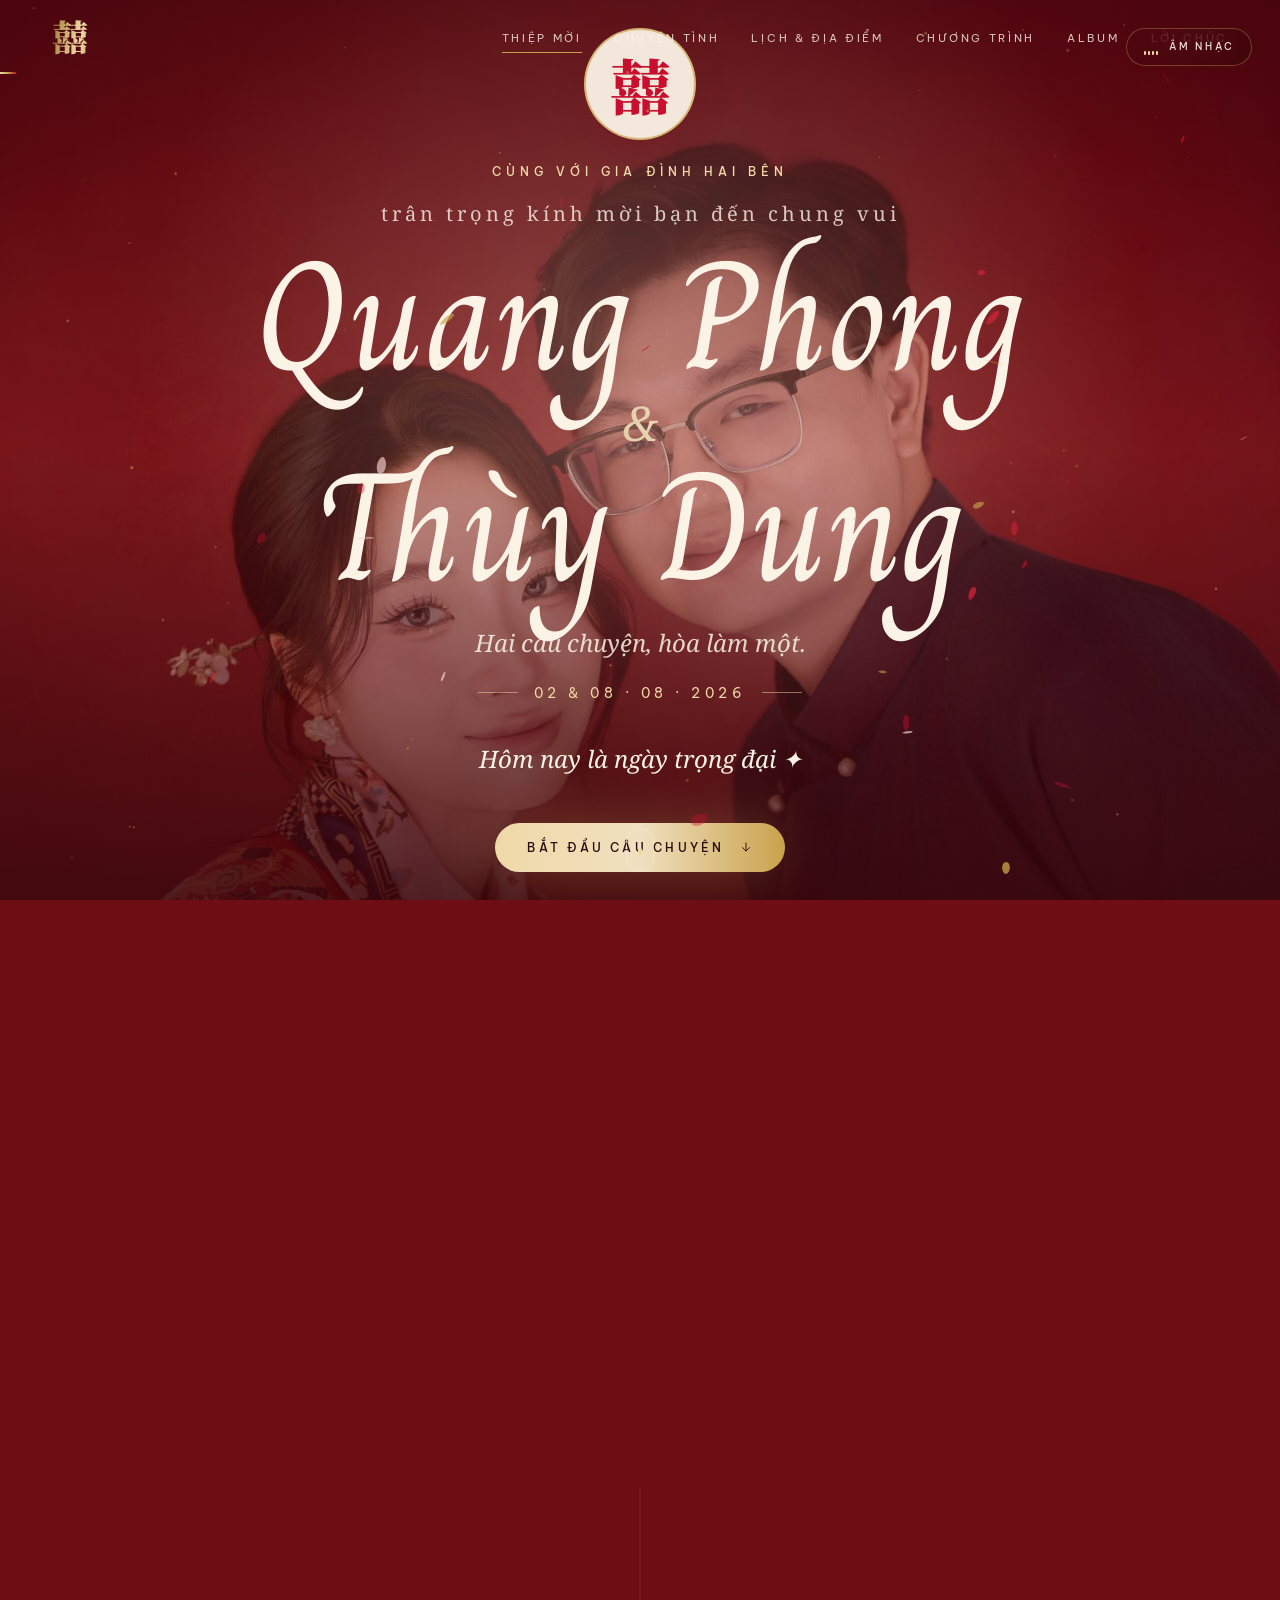
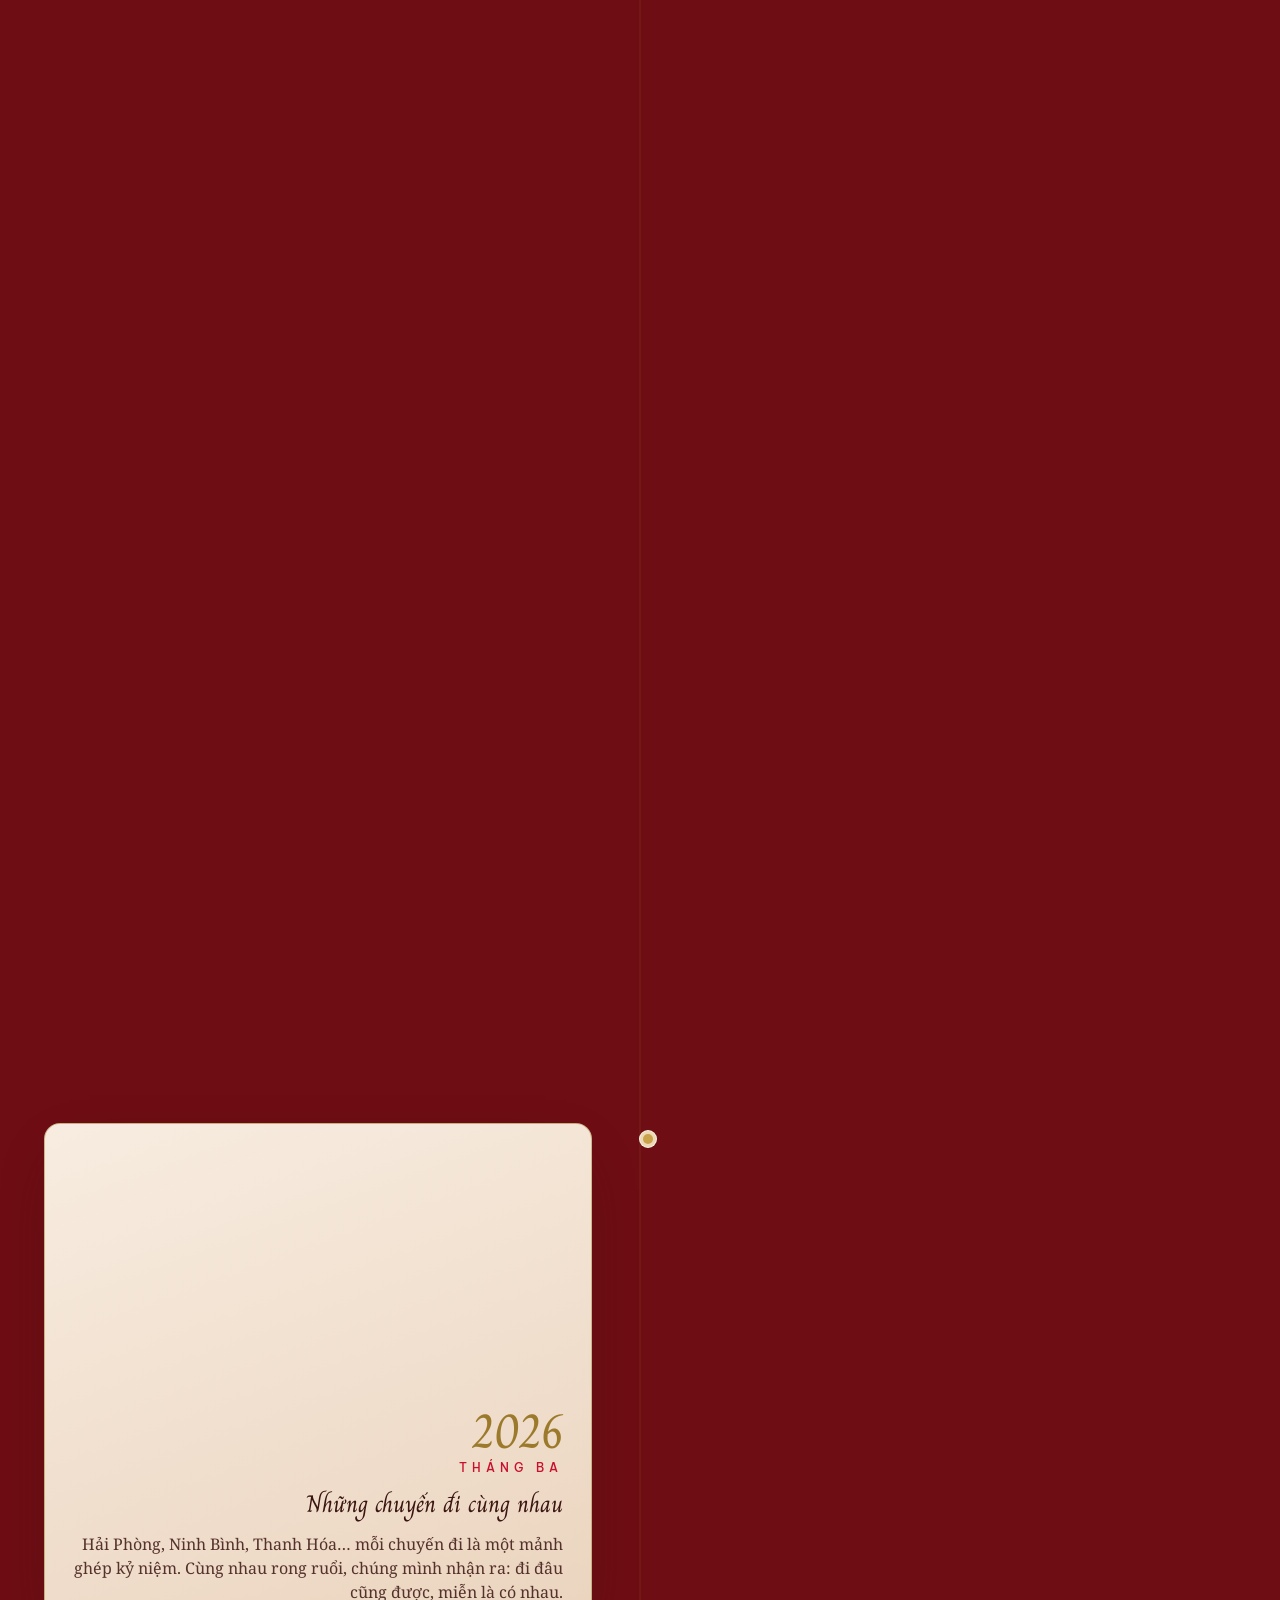
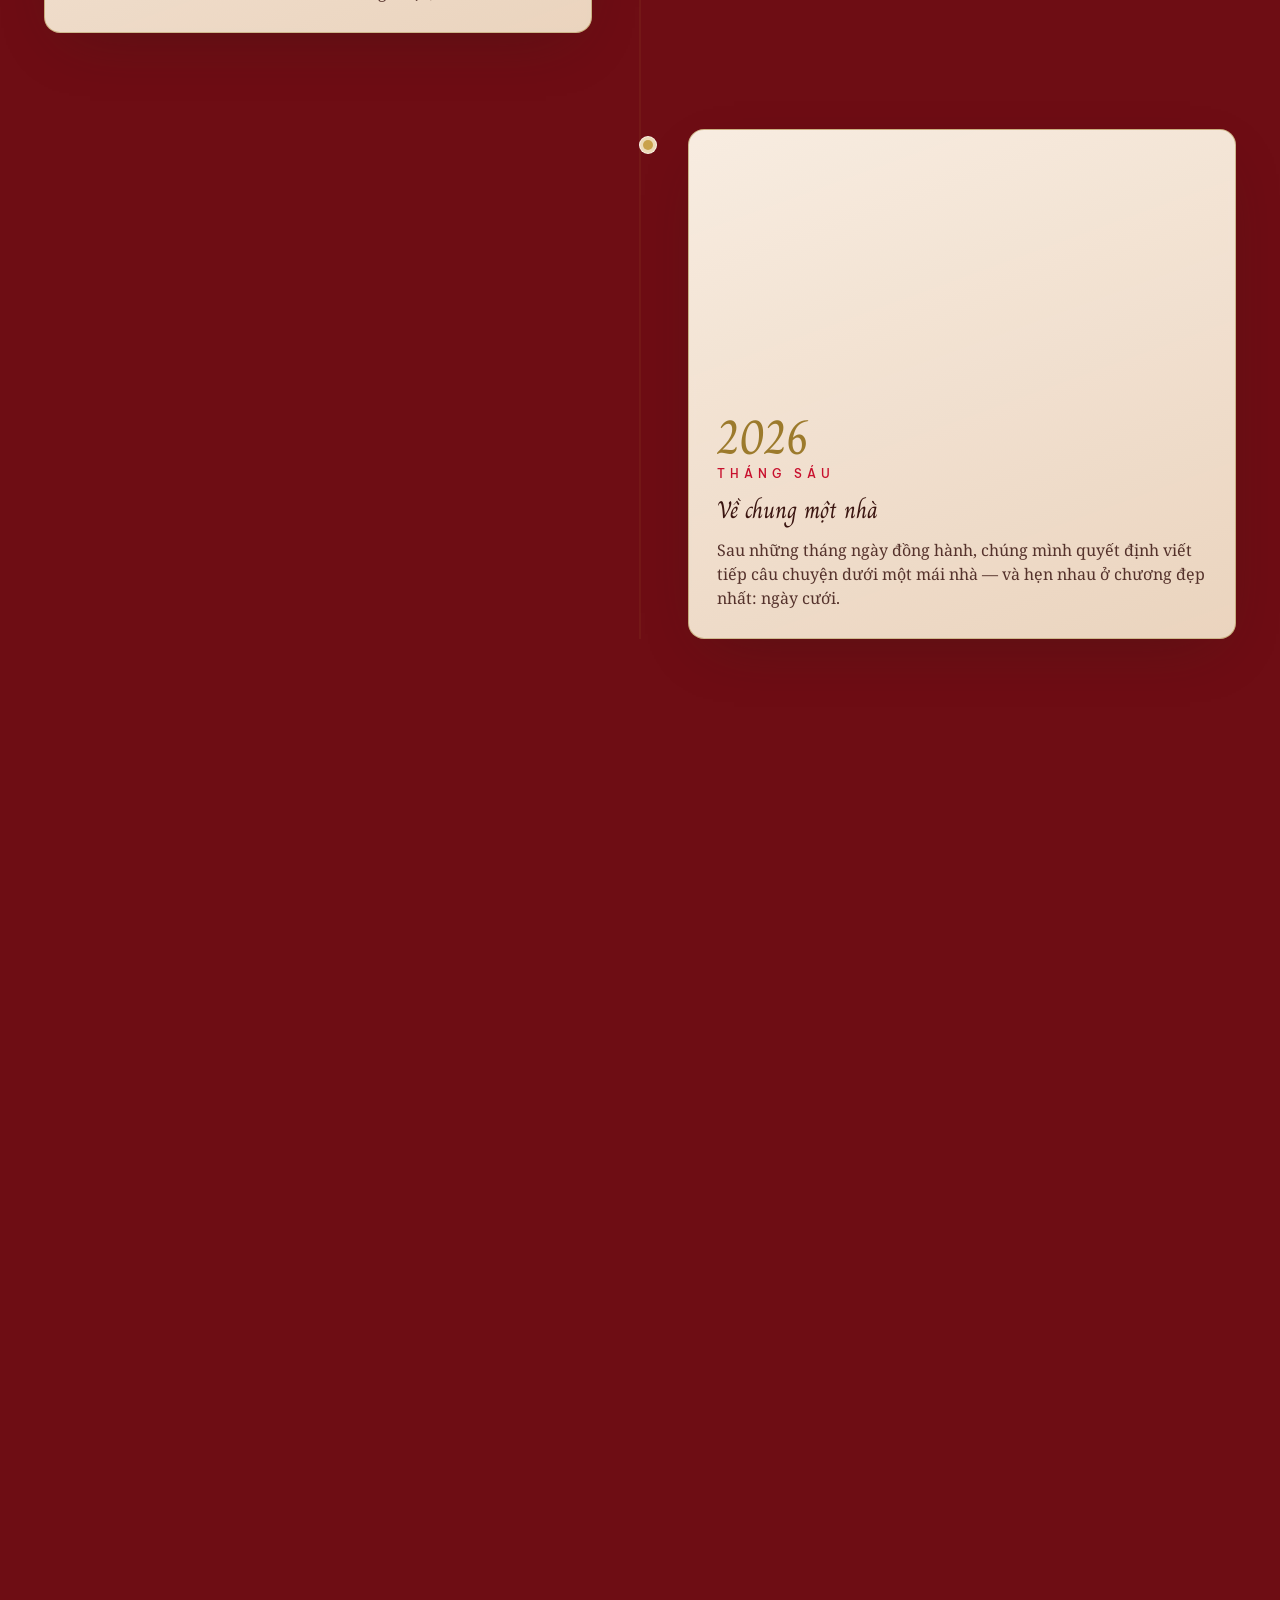
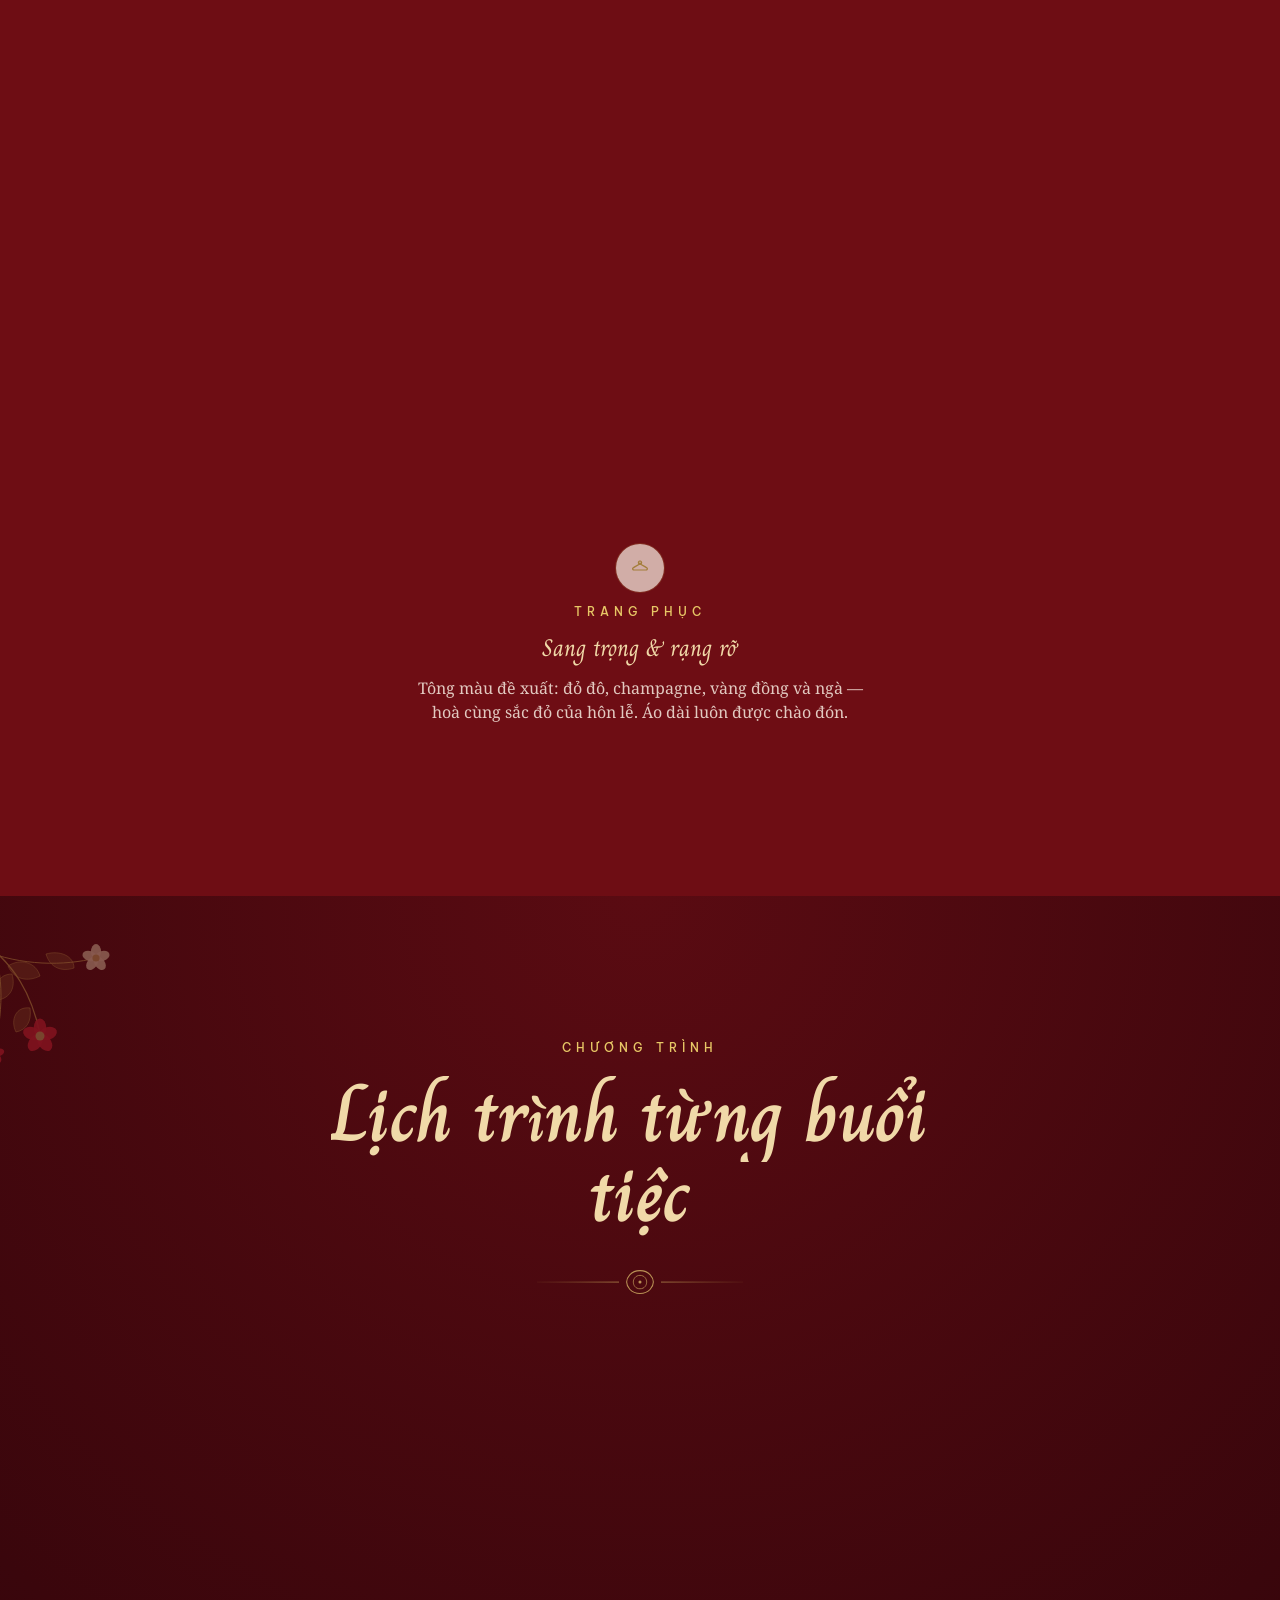
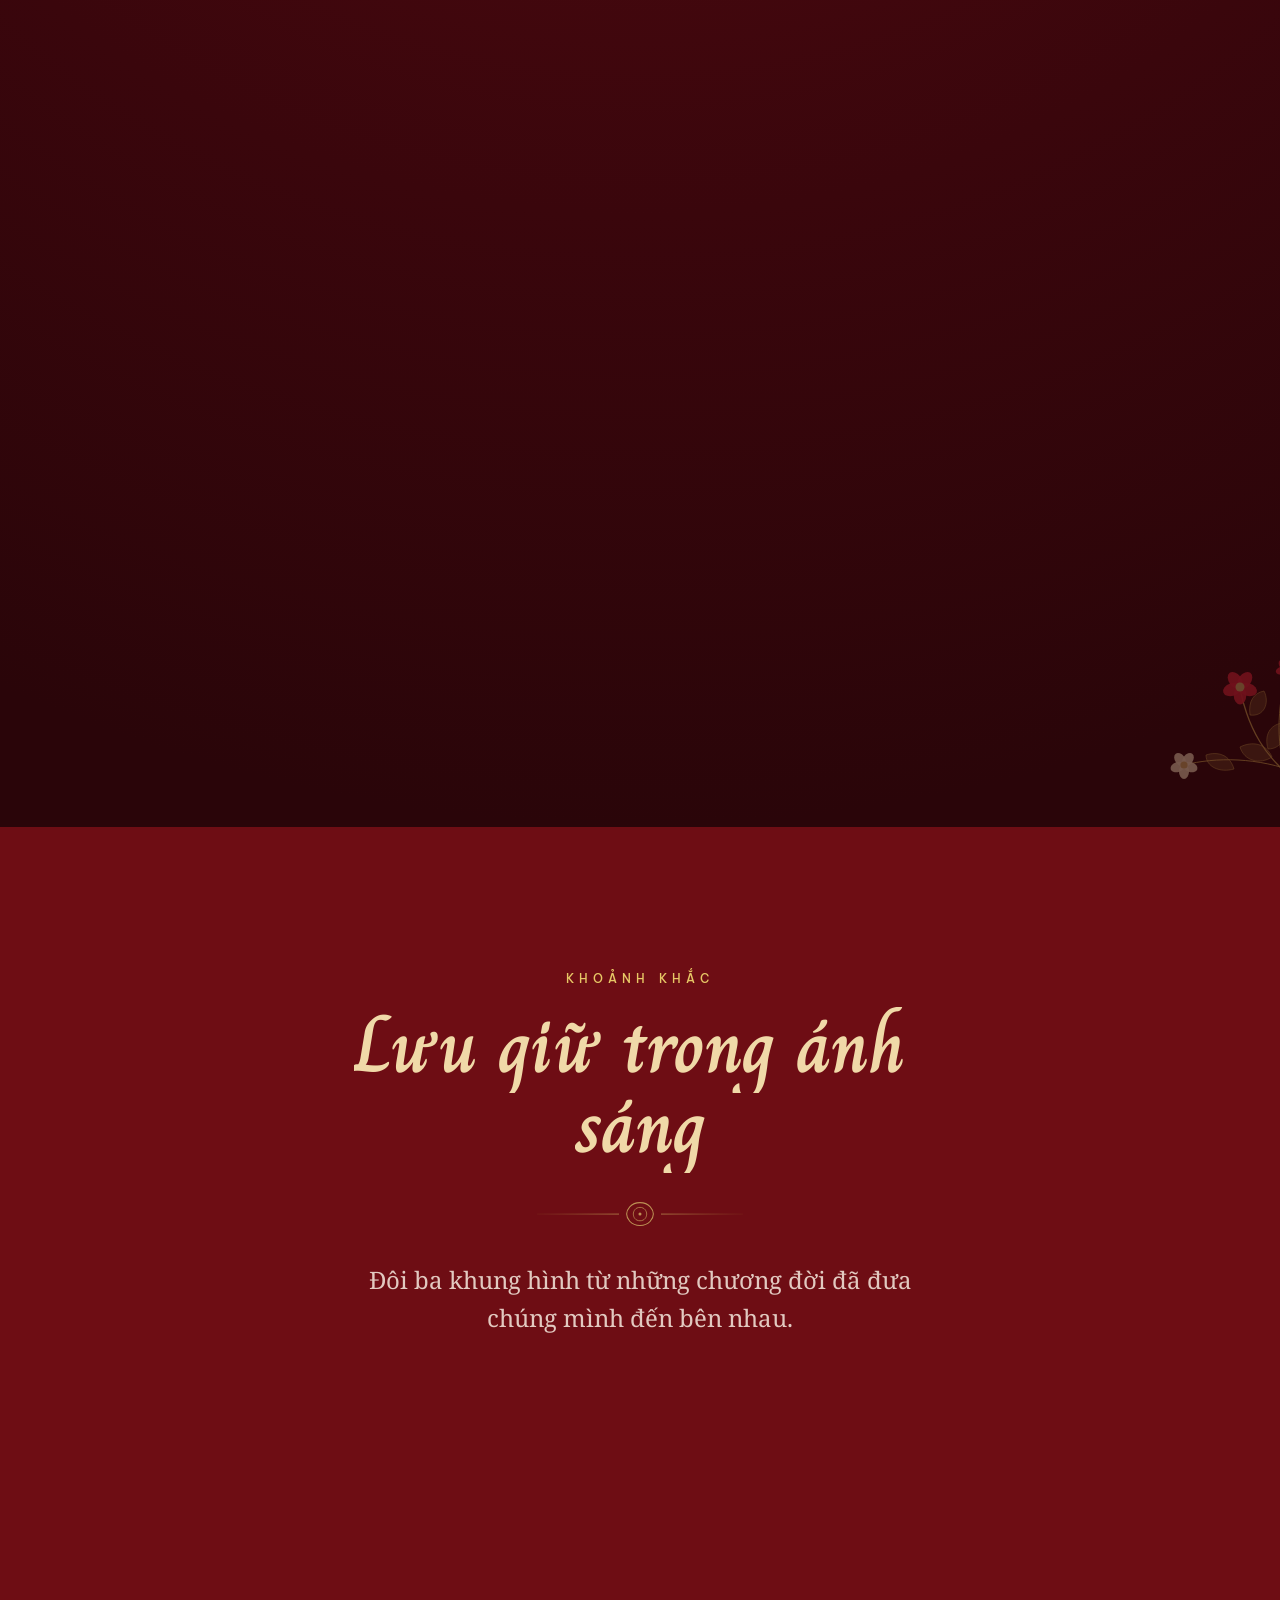
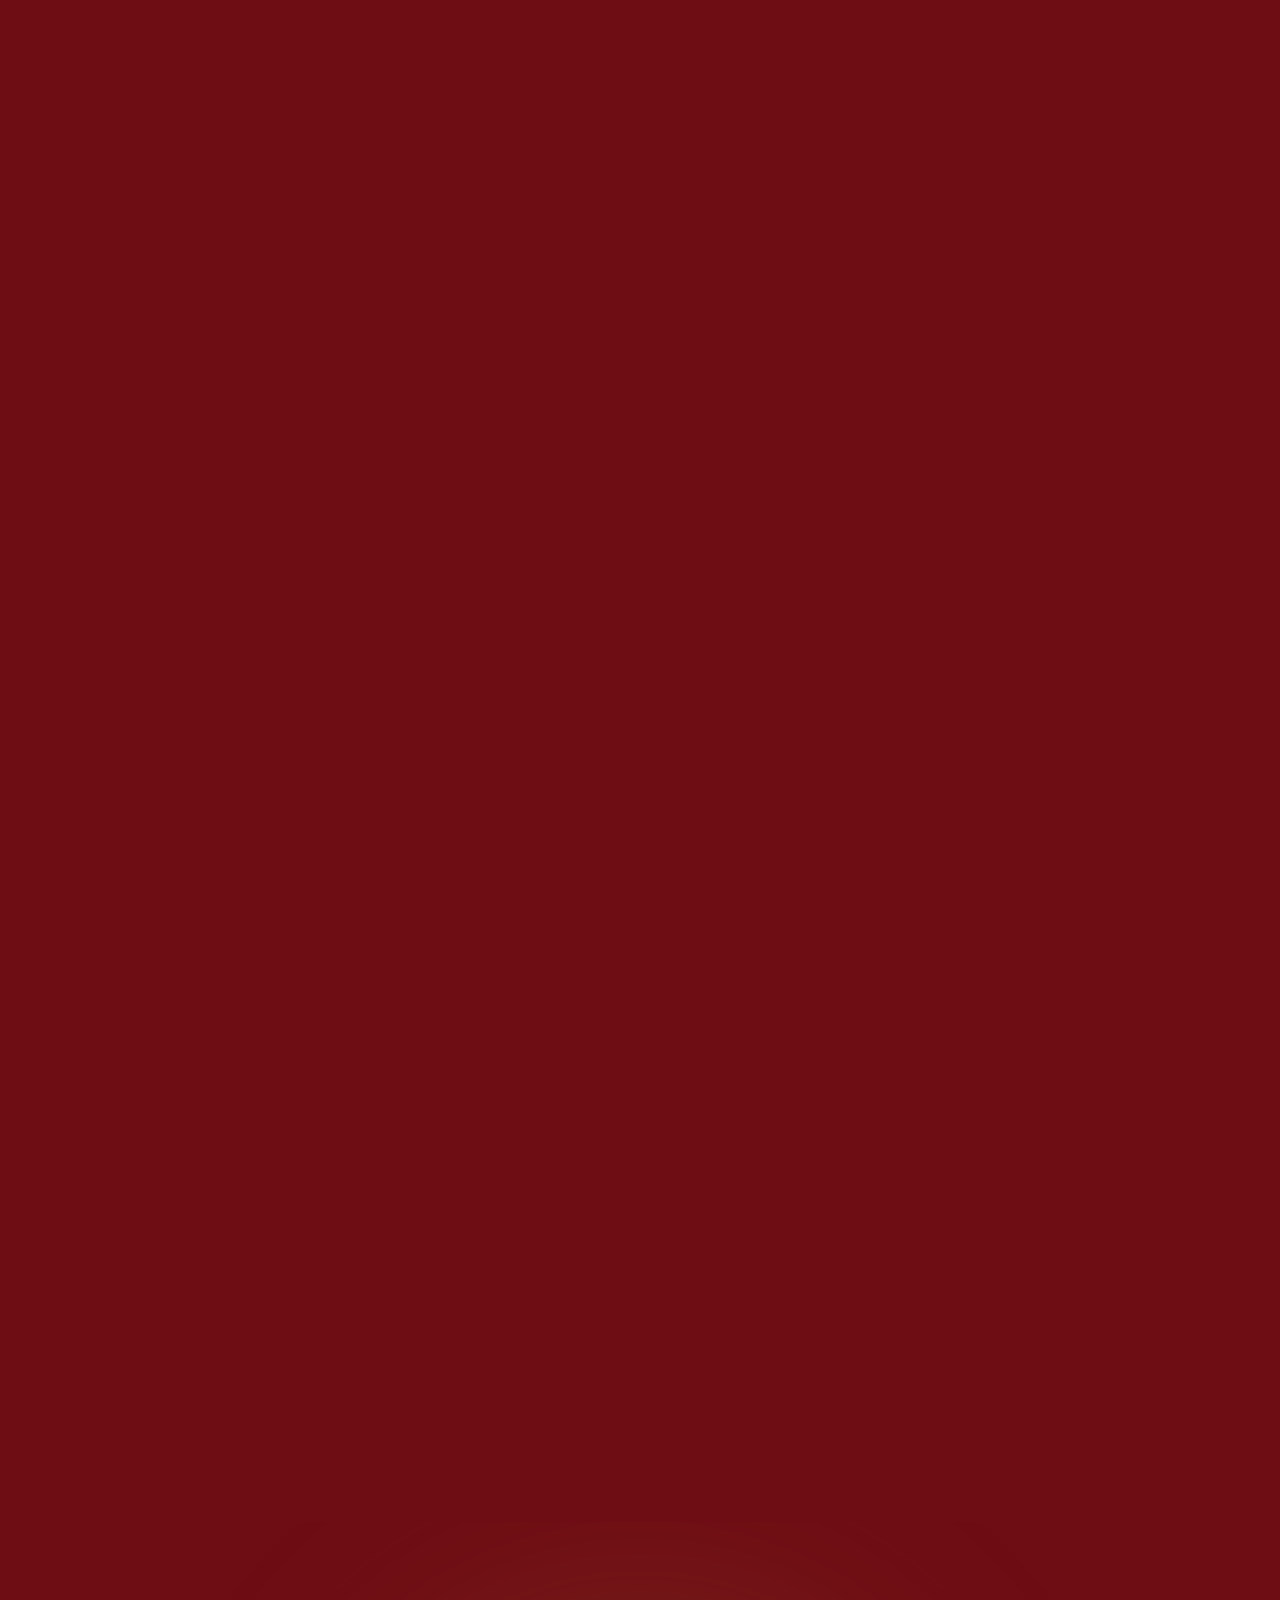
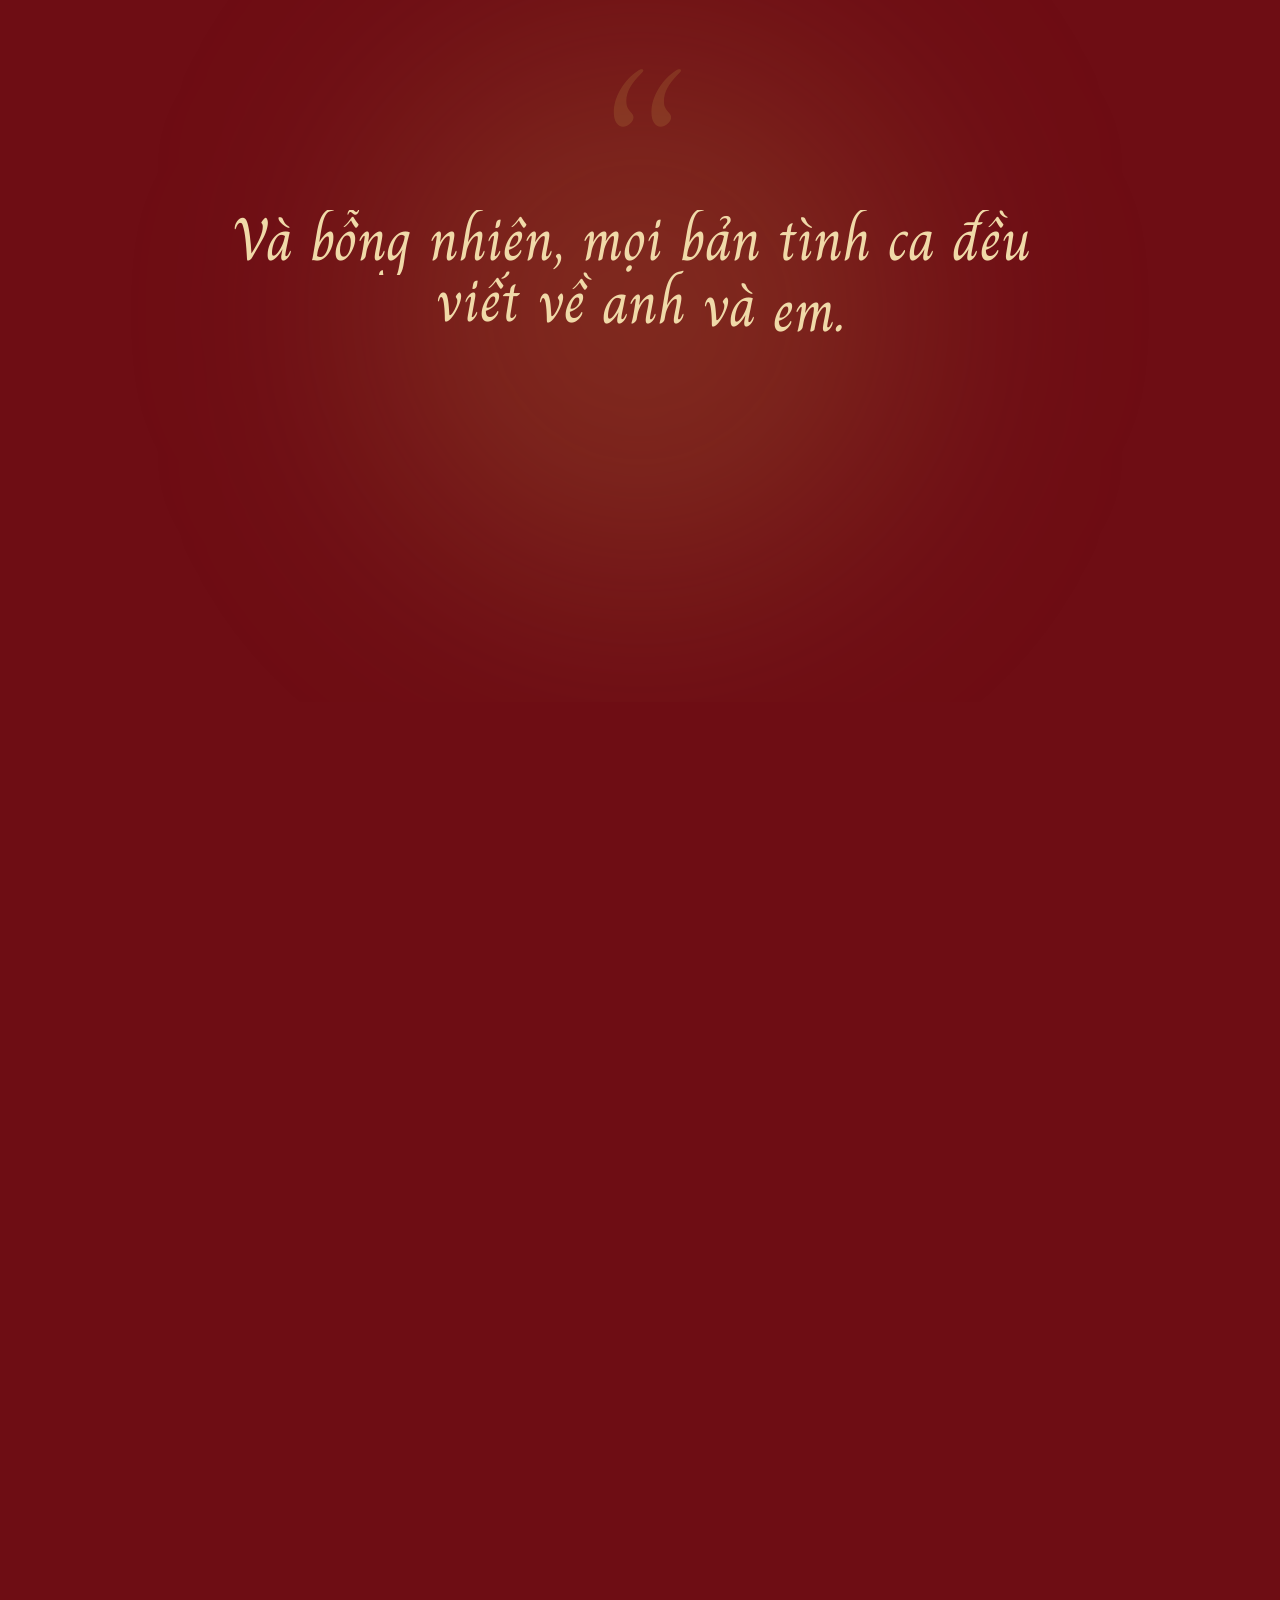
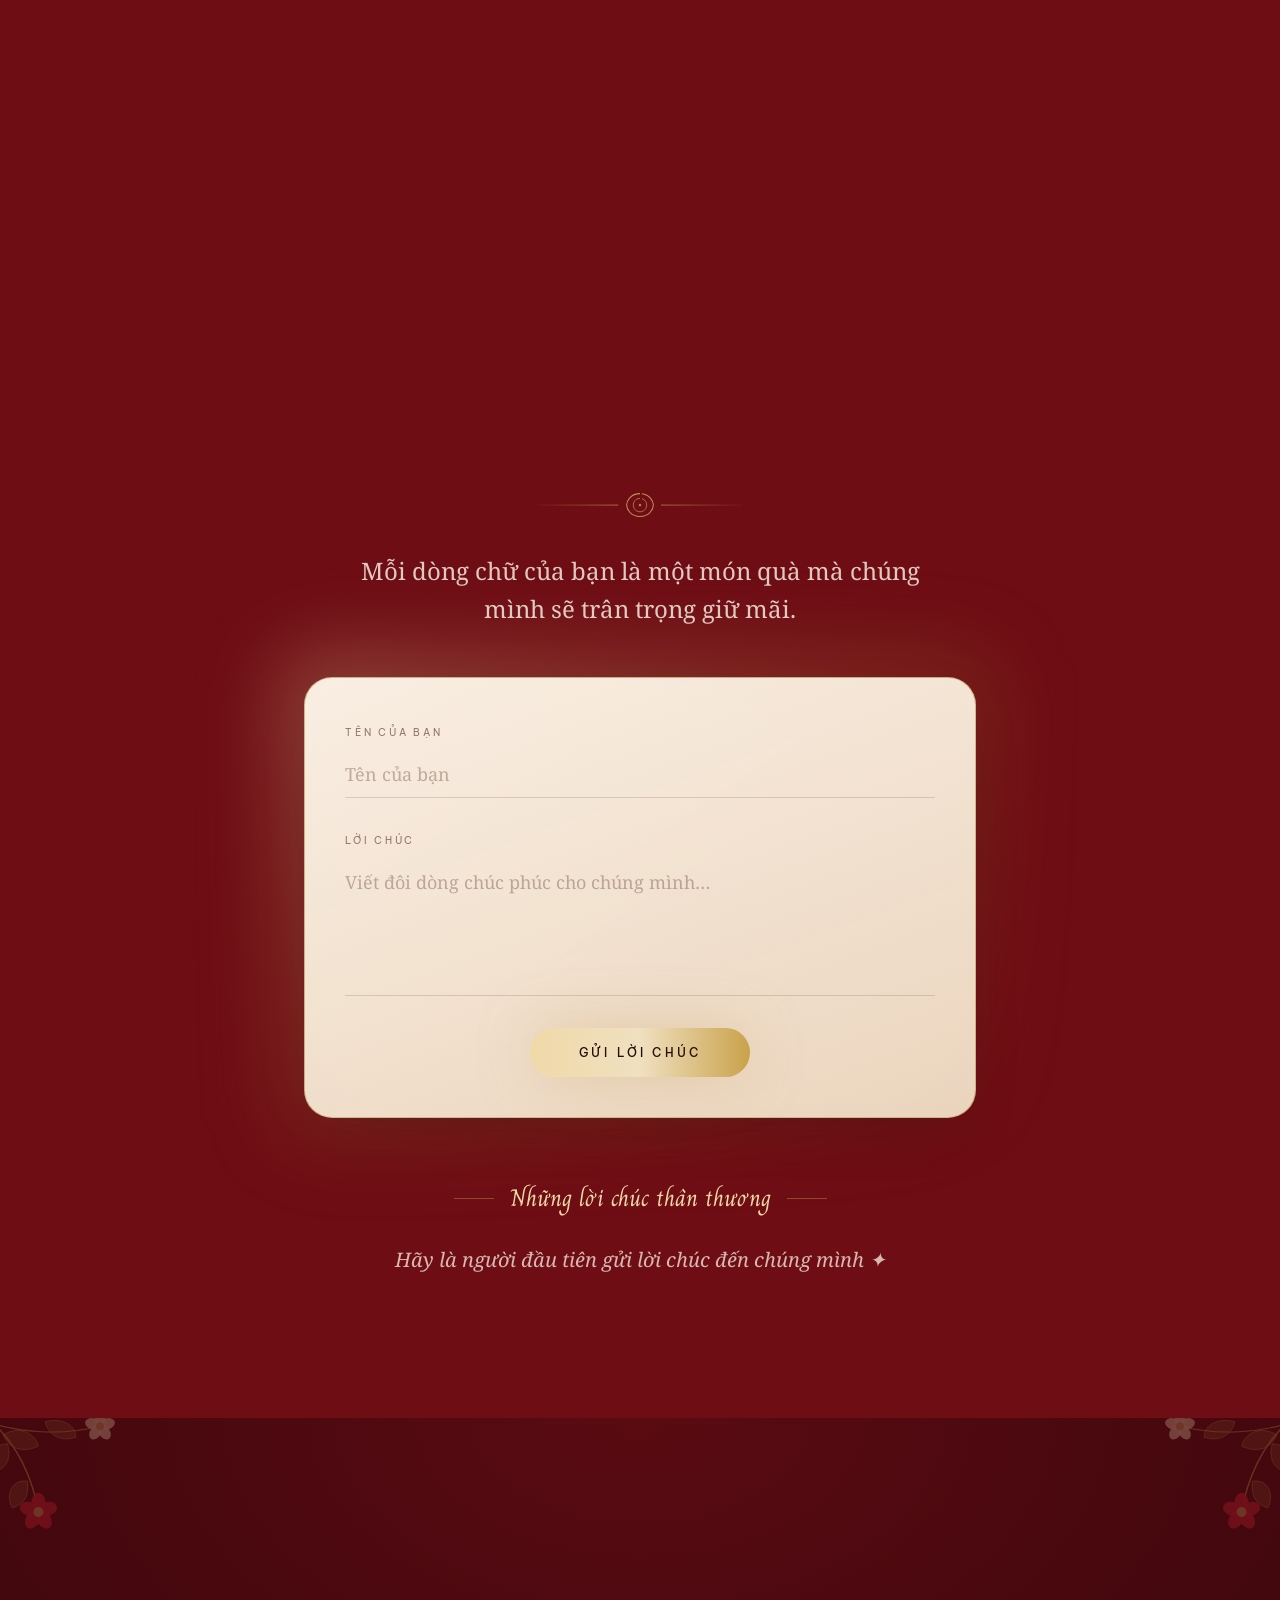
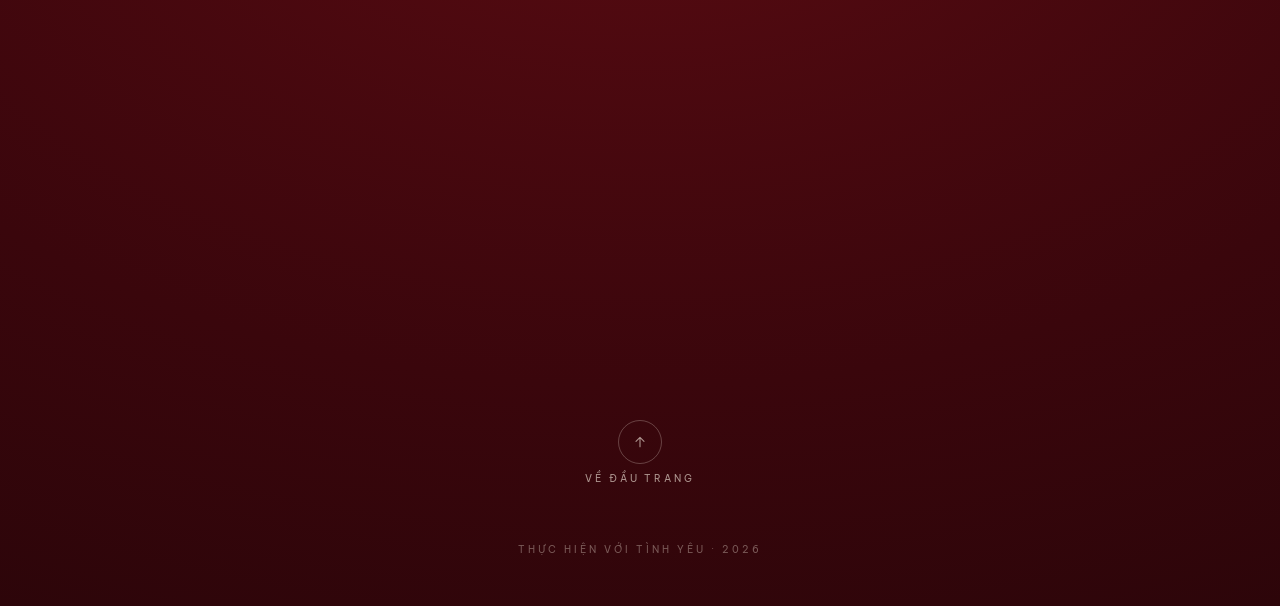
==== commit 7c7acc9a: "Sửa crop ảnh trên PC bản asian — giữ phần đầu (object-position lên trên) Ảnh cưới đều dọc 2:3; trên " ====
--- a/wedding-asian/index.html
+++ b/wedding-asian/index.html
@@ -29,10 +29,10 @@
       href="https://fonts.googleapis.com/css2?family=Noto+Serif+SC:wght@700;900&display=swap&text=%E5%9B%8D"
       rel="stylesheet"
     />
-    <script type="module" crossorigin src="/wedding-asian/assets/index-elfjqPZj.js"></script>
+    <script type="module" crossorigin src="/wedding-asian/assets/index-BP8VUYs2.js"></script>
     <link rel="modulepreload" crossorigin href="/wedding-asian/assets/motion-DZY5aCm1.js">
     <link rel="modulepreload" crossorigin href="/wedding-asian/assets/smooth-DLBqpWjo.js">
-    <link rel="stylesheet" crossorigin href="/wedding-asian/assets/index-XZvKqh4S.css">
+    <link rel="stylesheet" crossorigin href="/wedding-asian/assets/index-CMWt1R53.css">
   </head>
   <body>
     <div id="root"></div>
--- a/wedding-asian/assets/index-CMWt1R53.css
+++ b/wedding-asian/assets/index-CMWt1R53.css
@@ -0,0 +1 @@
+*,:before,:after{--tw-border-spacing-x: 0;--tw-border-spacing-y: 0;--tw-translate-x: 0;--tw-translate-y: 0;--tw-rotate: 0;--tw-skew-x: 0;--tw-skew-y: 0;--tw-scale-x: 1;--tw-scale-y: 1;--tw-pan-x: ;--tw-pan-y: ;--tw-pinch-zoom: ;--tw-scroll-snap-strictness: proximity;--tw-gradient-from-position: ;--tw-gradient-via-position: ;--tw-gradient-to-position: ;--tw-ordinal: ;--tw-slashed-zero: ;--tw-numeric-figure: ;--tw-numeric-spacing: ;--tw-numeric-fraction: ;--tw-ring-inset: ;--tw-ring-offset-width: 0px;--tw-ring-offset-color: #fff;--tw-ring-color: rgb(59 130 246 / .5);--tw-ring-offset-shadow: 0 0 #0000;--tw-ring-shadow: 0 0 #0000;--tw-shadow: 0 0 #0000;--tw-shadow-colored: 0 0 #0000;--tw-blur: ;--tw-brightness: ;--tw-contrast: ;--tw-grayscale: ;--tw-hue-rotate: ;--tw-invert: ;--tw-saturate: ;--tw-sepia: ;--tw-drop-shadow: ;--tw-backdrop-blur: ;--tw-backdrop-brightness: ;--tw-backdrop-contrast: ;--tw-backdrop-grayscale: ;--tw-backdrop-hue-rotate: ;--tw-backdrop-invert: ;--tw-backdrop-opacity: ;--tw-backdrop-saturate: ;--tw-backdrop-sepia: ;--tw-contain-size: ;--tw-contain-layout: ;--tw-contain-paint: ;--tw-contain-style: }::backdrop{--tw-border-spacing-x: 0;--tw-border-spacing-y: 0;--tw-translate-x: 0;--tw-translate-y: 0;--tw-rotate: 0;--tw-skew-x: 0;--tw-skew-y: 0;--tw-scale-x: 1;--tw-scale-y: 1;--tw-pan-x: ;--tw-pan-y: ;--tw-pinch-zoom: ;--tw-scroll-snap-strictness: proximity;--tw-gradient-from-position: ;--tw-gradient-via-position: ;--tw-gradient-to-position: ;--tw-ordinal: ;--tw-slashed-zero: ;--tw-numeric-figure: ;--tw-numeric-spacing: ;--tw-numeric-fraction: ;--tw-ring-inset: ;--tw-ring-offset-width: 0px;--tw-ring-offset-color: #fff;--tw-ring-color: rgb(59 130 246 / .5);--tw-ring-offset-shadow: 0 0 #0000;--tw-ring-shadow: 0 0 #0000;--tw-shadow: 0 0 #0000;--tw-shadow-colored: 0 0 #0000;--tw-blur: ;--tw-brightness: ;--tw-contrast: ;--tw-grayscale: ;--tw-hue-rotate: ;--tw-invert: ;--tw-saturate: ;--tw-sepia: ;--tw-drop-shadow: ;--tw-backdrop-blur: ;--tw-backdrop-brightness: ;--tw-backdrop-contrast: ;--tw-backdrop-grayscale: ;--tw-backdrop-hue-rotate: ;--tw-backdrop-invert: ;--tw-backdrop-opacity: ;--tw-backdrop-saturate: ;--tw-backdrop-sepia: ;--tw-contain-size: ;--tw-contain-layout: ;--tw-contain-paint: ;--tw-contain-style: }*,:before,:after{box-sizing:border-box;border-width:0;border-style:solid;border-color:#e5e7eb}:before,:after{--tw-content: ""}html,:host{line-height:1.5;-webkit-text-size-adjust:100%;-moz-tab-size:4;-o-tab-size:4;tab-size:4;font-family:Be Vietnam Pro,system-ui,sans-serif;font-feature-settings:normal;font-variation-settings:normal;-webkit-tap-highlight-color:transparent}body{margin:0;line-height:inherit}hr{height:0;color:inherit;border-top-width:1px}abbr:where([title]){-webkit-text-decoration:underline dotted;text-decoration:underline dotted}h1,h2,h3,h4,h5,h6{font-size:inherit;font-weight:inherit}a{color:inherit;text-decoration:inherit}b,strong{font-weight:bolder}code,kbd,samp,pre{font-family:ui-monospace,SFMono-Regular,Menlo,Monaco,Consolas,Liberation Mono,Courier New,monospace;font-feature-settings:normal;font-variation-settings:normal;font-size:1em}small{font-size:80%}sub,sup{font-size:75%;line-height:0;position:relative;vertical-align:baseline}sub{bottom:-.25em}sup{top:-.5em}table{text-indent:0;border-color:inherit;border-collapse:collapse}button,input,optgroup,select,textarea{font-family:inherit;font-feature-settings:inherit;font-variation-settings:inherit;font-size:100%;font-weight:inherit;line-height:inherit;letter-spacing:inherit;color:inherit;margin:0;padding:0}button,select{text-transform:none}button,input:where([type=button]),input:where([type=reset]),input:where([type=submit]){-webkit-appearance:button;background-color:transparent;background-image:none}:-moz-focusring{outline:auto}:-moz-ui-invalid{box-shadow:none}progress{vertical-align:baseline}::-webkit-inner-spin-button,::-webkit-outer-spin-button{height:auto}[type=search]{-webkit-appearance:textfield;outline-offset:-2px}::-webkit-search-decoration{-webkit-appearance:none}::-webkit-file-upload-button{-webkit-appearance:button;font:inherit}summary{display:list-item}blockquote,dl,dd,h1,h2,h3,h4,h5,h6,hr,figure,p,pre{margin:0}fieldset{margin:0;padding:0}legend{padding:0}ol,ul,menu{list-style:none;margin:0;padding:0}dialog{padding:0}textarea{resize:vertical}input::-moz-placeholder,textarea::-moz-placeholder{opacity:1;color:#9ca3af}input::placeholder,textarea::placeholder{opacity:1;color:#9ca3af}button,[role=button]{cursor:pointer}:disabled{cursor:default}img,svg,video,canvas,audio,iframe,embed,object{display:block;vertical-align:middle}img,video{max-width:100%;height:auto}[hidden]:where(:not([hidden=until-found])){display:none}.container{width:100%}@media (min-width: 640px){.container{max-width:640px}}@media (min-width: 768px){.container{max-width:768px}}@media (min-width: 1024px){.container{max-width:1024px}}@media (min-width: 1280px){.container{max-width:1280px}}@media (min-width: 1536px){.container{max-width:1536px}}.eyebrow{font-family:Be Vietnam Pro,system-ui,sans-serif;font-size:.7rem;font-weight:500;text-transform:uppercase}@media (min-width: 640px){.eyebrow{font-size:.75rem;line-height:1rem}}.eyebrow{letter-spacing:.42em;color:var(--gold-bright)}.eyebrow--onCard{color:var(--lacquer)}.hy{font-family:"Noto Serif SC",Microsoft YaHei,PingFang SC,Hiragino Sans GB,Noto Sans CJK SC,serif;font-weight:900;color:var(--lacquer);line-height:1;display:inline-block}.hy-gold{font-family:"Noto Serif SC",Microsoft YaHei,PingFang SC,Hiragino Sans GB,Noto Sans CJK SC,serif;font-weight:900;line-height:1;display:inline-block;background:linear-gradient(100deg,#9c7a2c,#f0d9a8 40%,#c9a24b 60%,#9c7a2c);background-size:200% auto;-webkit-background-clip:text;background-clip:text;-webkit-text-fill-color:transparent;color:transparent}@supports not ((-webkit-background-clip: text) or (background-clip: text)){.hy-gold{background:none;color:var(--gold);-webkit-text-fill-color:currentColor}}.section-title{font-family:Charm,"Noto Serif",serif;font-weight:700;line-height:1.06;font-size:clamp(2.2rem,6vw,4.7rem);letter-spacing:0;color:var(--champagne)}.lede{font-family:"Noto Serif",serif;font-size:clamp(1.1rem,2vw,1.5rem);line-height:1.6;font-weight:400;color:#fbf3e6d1}.pointer-events-none{pointer-events:none}.visible{visibility:visible}.static{position:static}.fixed{position:fixed}.absolute{position:absolute}.relative{position:relative}.-inset-16{inset:-4rem}.-inset-6{inset:-1.5rem}.inset-0{inset:0}.inset-2{inset:.5rem}.inset-x-0{left:0;right:0}.inset-x-6{left:1.5rem;right:1.5rem}.-bottom-1\.5{bottom:-.375rem}.-left-6{left:-1.5rem}.-left-8{left:-2rem}.-right-6{right:-1.5rem}.-right-8{right:-2rem}.-top-4{top:-1rem}.bottom-0{bottom:0}.bottom-10{bottom:2.5rem}.bottom-6{bottom:1.5rem}.bottom-7{bottom:1.75rem}.bottom-8{bottom:2rem}.bottom-\[-12\%\]{bottom:-12%}.bottom-\[-6\%\]{bottom:-6%}.left-0{left:0}.left-1\/2{left:50%}.left-3{left:.75rem}.left-\[-6\%\]{left:-6%}.left-\[18px\]{left:18px}.left-\[22\%\]{left:22%}.left-\[24px\]{left:24px}.left-\[27px\]{left:27px}.left-\[5\%\]{left:5%}.right-0{right:0}.right-3{right:.75rem}.right-4{right:1rem}.right-5{right:1.25rem}.right-\[-10\%\]{right:-10%}.right-\[5\%\]{right:5%}.top-0{top:0}.top-1\/2{top:50%}.top-10{top:2.5rem}.top-2{top:.5rem}.top-3{top:.75rem}.top-4{top:1rem}.top-5{top:1.25rem}.top-\[-8\%\]{top:-8%}.top-\[30\%\]{top:30%}.top-\[78\%\]{top:78%}.-z-10{z-index:-10}.z-10{z-index:10}.z-20{z-index:20}.z-30{z-index:30}.z-\[100\]{z-index:100}.z-\[110\]{z-index:110}.z-\[120\]{z-index:120}.z-\[130\]{z-index:130}.z-\[1\]{z-index:1}.z-\[85\]{z-index:85}.z-\[90\]{z-index:90}.m-3{margin:.75rem}.mx-1\.5{margin-left:.375rem;margin-right:.375rem}.mx-3{margin-left:.75rem;margin-right:.75rem}.mx-auto{margin-left:auto;margin-right:auto}.my-1{margin-top:.25rem;margin-bottom:.25rem}.my-20{margin-top:5rem;margin-bottom:5rem}.my-3{margin-top:.75rem;margin-bottom:.75rem}.my-7{margin-top:1.75rem;margin-bottom:1.75rem}.my-8{margin-top:2rem;margin-bottom:2rem}.mb-2{margin-bottom:.5rem}.mb-3{margin-bottom:.75rem}.mb-4{margin-bottom:1rem}.mb-5{margin-bottom:1.25rem}.mb-6{margin-bottom:1.5rem}.mb-8{margin-bottom:2rem}.ml-1{margin-left:.25rem}.ml-12{margin-left:3rem}.ml-2{margin-left:.5rem}.mt-0\.5{margin-top:.125rem}.mt-1{margin-top:.25rem}.mt-1\.5{margin-top:.375rem}.mt-10{margin-top:2.5rem}.mt-12{margin-top:3rem}.mt-14{margin-top:3.5rem}.mt-16{margin-top:4rem}.mt-2{margin-top:.5rem}.mt-20{margin-top:5rem}.mt-3{margin-top:.75rem}.mt-4{margin-top:1rem}.mt-5{margin-top:1.25rem}.mt-6{margin-top:1.5rem}.mt-7{margin-top:1.75rem}.mt-8{margin-top:2rem}.block{display:block}.inline-block{display:inline-block}.flex{display:flex}.inline-flex{display:inline-flex}.grid{display:grid}.hidden{display:none}.aspect-\[3\/4\]{aspect-ratio:3/4}.aspect-\[4\/3\]{aspect-ratio:4/3}.aspect-square{aspect-ratio:1 / 1}.h-1{height:.25rem}.h-10{height:2.5rem}.h-11{height:2.75rem}.h-12{height:3rem}.h-14{height:3.5rem}.h-16{height:4rem}.h-2{height:.5rem}.h-2\.5{height:.625rem}.h-24{height:6rem}.h-28{height:7rem}.h-3\.5{height:.875rem}.h-4{height:1rem}.h-56{height:14rem}.h-9{height:2.25rem}.h-\[100svh\]{height:100svh}.h-\[18\%\]{height:18%}.h-\[2px\]{height:2px}.h-\[34vw\]{height:34vw}.h-\[38vw\]{height:38vw}.h-\[42vw\]{height:42vw}.h-\[60vh\]{height:60vh}.h-full{height:100%}.h-px{height:1px}.max-h-\[78vh\]{max-height:78vh}.max-h-full{max-height:100%}.min-h-\[640px\]{min-height:640px}.w-0{width:0px}.w-1{width:.25rem}.w-10{width:2.5rem}.w-11{width:2.75rem}.w-12{width:3rem}.w-14{width:3.5rem}.w-16{width:4rem}.w-2\.5{width:.625rem}.w-24{width:6rem}.w-28{width:7rem}.w-3\.5{width:.875rem}.w-4{width:1rem}.w-56{width:14rem}.w-6{width:1.5rem}.w-7{width:1.75rem}.w-9{width:2.25rem}.w-\[2px\]{width:2px}.w-\[34vw\]{width:34vw}.w-\[38vw\]{width:38vw}.w-\[42vw\]{width:42vw}.w-\[60vh\]{width:60vh}.w-auto{width:auto}.w-full{width:100%}.w-px{width:1px}.min-w-\[220px\]{min-width:220px}.max-w-2xl{max-width:42rem}.max-w-4xl{max-width:56rem}.max-w-5xl{max-width:64rem}.max-w-content{max-width:1240px}.max-w-full{max-width:100%}.max-w-md{max-width:28rem}.max-w-xl{max-width:36rem}.max-w-xs{max-width:20rem}.flex-1{flex:1 1 0%}.shrink-0{flex-shrink:0}.origin-left{transform-origin:left}.origin-top{transform-origin:top}.-translate-x-1\/2{--tw-translate-x: -50%;transform:translate(var(--tw-translate-x),var(--tw-translate-y)) rotate(var(--tw-rotate)) skew(var(--tw-skew-x)) skewY(var(--tw-skew-y)) scaleX(var(--tw-scale-x)) scaleY(var(--tw-scale-y))}.-translate-y-1\/2{--tw-translate-y: -50%;transform:translate(var(--tw-translate-x),var(--tw-translate-y)) rotate(var(--tw-rotate)) skew(var(--tw-skew-x)) skewY(var(--tw-skew-y)) scaleX(var(--tw-scale-x)) scaleY(var(--tw-scale-y))}.translate-y-3{--tw-translate-y: .75rem;transform:translate(var(--tw-translate-x),var(--tw-translate-y)) rotate(var(--tw-rotate)) skew(var(--tw-skew-x)) skewY(var(--tw-skew-y)) scaleX(var(--tw-scale-x)) scaleY(var(--tw-scale-y))}.transform{transform:translate(var(--tw-translate-x),var(--tw-translate-y)) rotate(var(--tw-rotate)) skew(var(--tw-skew-x)) skewY(var(--tw-skew-y)) scaleX(var(--tw-scale-x)) scaleY(var(--tw-scale-y))}@keyframes gradient-pan{0%,to{background-position:0% 50%}50%{background-position:100% 50%}}.animate-gradient-pan{animation:gradient-pan 14s ease infinite}@keyframes pulse{50%{opacity:.5}}.animate-pulse{animation:pulse 2s cubic-bezier(.4,0,.6,1) infinite}@keyframes pulse-soft{0%,to{opacity:.5;transform:scale(1)}50%{opacity:1;transform:scale(1.08)}}.animate-pulse-soft{animation:pulse-soft 3.5s ease-in-out infinite}@keyframes shimmer{0%{background-position:-200% 0}to{background-position:200% 0}}.animate-shimmer{animation:shimmer 4.5s linear infinite}.resize-none{resize:none}.resize{resize:both}.columns-1{-moz-columns:1;columns:1}.columns-2{-moz-columns:2;columns:2}.break-inside-avoid{-moz-column-break-inside:avoid;break-inside:avoid}.grid-cols-1{grid-template-columns:repeat(1,minmax(0,1fr))}.flex-col{flex-direction:column}.flex-wrap{flex-wrap:wrap}.items-start{align-items:flex-start}.items-end{align-items:flex-end}.items-center{align-items:center}.items-stretch{align-items:stretch}.justify-start{justify-content:flex-start}.justify-center{justify-content:center}.justify-between{justify-content:space-between}.gap-1{gap:.25rem}.gap-1\.5{gap:.375rem}.gap-2{gap:.5rem}.gap-2\.5{gap:.625rem}.gap-3{gap:.75rem}.gap-4{gap:1rem}.gap-5{gap:1.25rem}.gap-7{gap:1.75rem}.gap-8{gap:2rem}.gap-\[2px\]{gap:2px}.space-y-0\.5>:not([hidden])~:not([hidden]){--tw-space-y-reverse: 0;margin-top:calc(.125rem * calc(1 - var(--tw-space-y-reverse)));margin-bottom:calc(.125rem * var(--tw-space-y-reverse))}.space-y-16>:not([hidden])~:not([hidden]){--tw-space-y-reverse: 0;margin-top:calc(4rem * calc(1 - var(--tw-space-y-reverse)));margin-bottom:calc(4rem * var(--tw-space-y-reverse))}.overflow-hidden{overflow:hidden}.whitespace-pre-line{white-space:pre-line}.rounded{border-radius:.25rem}.rounded-2xl{border-radius:1rem}.rounded-\[1\.75rem\]{border-radius:1.75rem}.rounded-\[2px\]{border-radius:2px}.rounded-\[2rem\]{border-radius:2rem}.rounded-\[4px\]{border-radius:4px}.rounded-\[50\%\]{border-radius:50%}.rounded-\[6px\]{border-radius:6px}.rounded-full{border-radius:9999px}.rounded-none{border-radius:0}.rounded-sm{border-radius:.125rem}.rounded-xl{border-radius:.75rem}.border{border-width:1px}.border-2{border-width:2px}.border-b{border-bottom-width:1px}.border-gold\/20{border-color:#c9a24b33}.border-gold\/70{border-color:#c9a24bb3}.border-ink\/30{border-color:#2a0c0a4d}.border-ivory\/25{border-color:#fbf3e640}.border-ivory\/40{border-color:#fbf3e666}.border-t-ink{--tw-border-opacity: 1;border-top-color:rgb(42 12 10 / var(--tw-border-opacity, 1))}.bg-champagne{--tw-bg-opacity: 1;background-color:rgb(240 217 168 / var(--tw-bg-opacity, 1))}.bg-champagne\/20{background-color:#f0d9a833}.bg-champagne\/50{background-color:#f0d9a880}.bg-charcoal{--tw-bg-opacity: 1;background-color:rgb(58 20 16 / var(--tw-bg-opacity, 1))}.bg-charcoal\/15{background-color:#3a141026}.bg-charcoal\/85{background-color:#3a1410d9}.bg-gold{--tw-bg-opacity: 1;background-color:rgb(201 162 75 / var(--tw-bg-opacity, 1))}.bg-gold-deep{--tw-bg-opacity: 1;background-color:rgb(156 122 44 / var(--tw-bg-opacity, 1))}.bg-gold\/15{background-color:#c9a24b26}.bg-gold\/20{background-color:#c9a24b33}.bg-gold\/30{background-color:#c9a24b4d}.bg-gold\/40{background-color:#c9a24b66}.bg-gold\/50{background-color:#c9a24b80}.bg-ivory{--tw-bg-opacity: 1;background-color:rgb(251 243 230 / var(--tw-bg-opacity, 1))}.bg-ivory\/70{background-color:#fbf3e6b3}.bg-ivory\/95{background-color:#fbf3e6f2}.bg-lacquer{--tw-bg-opacity: 1;background-color:rgb(200 16 46 / var(--tw-bg-opacity, 1))}.bg-red-bg{--tw-bg-opacity: 1;background-color:rgb(110 13 20 / var(--tw-bg-opacity, 1))}.bg-transparent{background-color:transparent}.bg-white{--tw-bg-opacity: 1;background-color:rgb(255 255 255 / var(--tw-bg-opacity, 1))}.bg-white\/15{background-color:#ffffff26}.bg-white\/40{background-color:#fff6}.bg-white\/45{background-color:#ffffff73}.bg-gradient-to-b{background-image:linear-gradient(to bottom,var(--tw-gradient-stops))}.bg-gradient-to-br{background-image:linear-gradient(to bottom right,var(--tw-gradient-stops))}.bg-gradient-to-r{background-image:linear-gradient(to right,var(--tw-gradient-stops))}.bg-gradient-to-t{background-image:linear-gradient(to top,var(--tw-gradient-stops))}.from-\[\#4a0810\]\/65{--tw-gradient-from: rgb(74 8 16 / .65) var(--tw-gradient-from-position);--tw-gradient-to: rgb(74 8 16 / 0) var(--tw-gradient-to-position);--tw-gradient-stops: var(--tw-gradient-from), var(--tw-gradient-to)}.from-champagne{--tw-gradient-from: #F0D9A8 var(--tw-gradient-from-position);--tw-gradient-to: rgb(240 217 168 / 0) var(--tw-gradient-to-position);--tw-gradient-stops: var(--tw-gradient-from), var(--tw-gradient-to)}.from-champagne\/30{--tw-gradient-from: rgb(240 217 168 / .3) var(--tw-gradient-from-position);--tw-gradient-to: rgb(240 217 168 / 0) var(--tw-gradient-to-position);--tw-gradient-stops: var(--tw-gradient-from), var(--tw-gradient-to)}.from-charcoal\/40{--tw-gradient-from: rgb(58 20 16 / .4) var(--tw-gradient-from-position);--tw-gradient-to: rgb(58 20 16 / 0) var(--tw-gradient-to-position);--tw-gradient-stops: var(--tw-gradient-from), var(--tw-gradient-to)}.from-charcoal\/70{--tw-gradient-from: rgb(58 20 16 / .7) var(--tw-gradient-from-position);--tw-gradient-to: rgb(58 20 16 / 0) var(--tw-gradient-to-position);--tw-gradient-stops: var(--tw-gradient-from), var(--tw-gradient-to)}.from-cream{--tw-gradient-from: #F6E7CE var(--tw-gradient-from-position);--tw-gradient-to: rgb(246 231 206 / 0) var(--tw-gradient-to-position);--tw-gradient-stops: var(--tw-gradient-from), var(--tw-gradient-to)}.from-gold{--tw-gradient-from: #C9A24B var(--tw-gradient-from-position);--tw-gradient-to: rgb(201 162 75 / 0) var(--tw-gradient-to-position);--tw-gradient-stops: var(--tw-gradient-from), var(--tw-gradient-to)}.from-transparent{--tw-gradient-from: transparent var(--tw-gradient-from-position);--tw-gradient-to: rgb(0 0 0 / 0) var(--tw-gradient-to-position);--tw-gradient-stops: var(--tw-gradient-from), var(--tw-gradient-to)}.via-\[\#6e0d14\]\/30{--tw-gradient-to: rgb(110 13 20 / 0) var(--tw-gradient-to-position);--tw-gradient-stops: var(--tw-gradient-from), rgb(110 13 20 / .3) var(--tw-gradient-via-position), var(--tw-gradient-to)}.via-\[\#f0e0c0\]{--tw-gradient-to: rgb(240 224 192 / 0) var(--tw-gradient-to-position);--tw-gradient-stops: var(--tw-gradient-from), #f0e0c0 var(--tw-gradient-via-position), var(--tw-gradient-to)}.via-beige\/60{--tw-gradient-to: rgb(233 214 194 / 0) var(--tw-gradient-to-position);--tw-gradient-stops: var(--tw-gradient-from), rgb(233 214 194 / .6) var(--tw-gradient-via-position), var(--tw-gradient-to)}.via-charcoal\/10{--tw-gradient-to: rgb(58 20 16 / 0) var(--tw-gradient-to-position);--tw-gradient-stops: var(--tw-gradient-from), rgb(58 20 16 / .1) var(--tw-gradient-via-position), var(--tw-gradient-to)}.via-gold{--tw-gradient-to: rgb(201 162 75 / 0) var(--tw-gradient-to-position);--tw-gradient-stops: var(--tw-gradient-from), #C9A24B var(--tw-gradient-via-position), var(--tw-gradient-to)}.via-gold\/15{--tw-gradient-to: rgb(201 162 75 / 0) var(--tw-gradient-to-position);--tw-gradient-stops: var(--tw-gradient-from), rgb(201 162 75 / .15) var(--tw-gradient-via-position), var(--tw-gradient-to)}.via-rose-gold{--tw-gradient-to: rgb(176 24 43 / 0) var(--tw-gradient-to-position);--tw-gradient-stops: var(--tw-gradient-from), #B0182B var(--tw-gradient-via-position), var(--tw-gradient-to)}.to-\[\#3a060c\]\/85{--tw-gradient-to: rgb(58 6 12 / .85) var(--tw-gradient-to-position)}.to-cream{--tw-gradient-to: #F6E7CE var(--tw-gradient-to-position)}.to-gold{--tw-gradient-to: #C9A24B var(--tw-gradient-to-position)}.to-rose-gold{--tw-gradient-to: #B0182B var(--tw-gradient-to-position)}.to-transparent{--tw-gradient-to: transparent var(--tw-gradient-to-position)}.object-contain{-o-object-fit:contain;object-fit:contain}.object-cover{-o-object-fit:cover;object-fit:cover}.object-\[50\%_15\%\]{-o-object-position:50% 15%;object-position:50% 15%}.p-1\.5{padding:.375rem}.p-4{padding:1rem}.p-5{padding:1.25rem}.p-6{padding:1.5rem}.p-7{padding:1.75rem}.p-8{padding:2rem}.p-9{padding:2.25rem}.px-4{padding-left:1rem;padding-right:1rem}.px-6{padding-left:1.5rem;padding-right:1.5rem}.px-8{padding-left:2rem;padding-right:2rem}.py-2\.5{padding-top:.625rem;padding-bottom:.625rem}.py-28{padding-top:7rem;padding-bottom:7rem}.py-3{padding-top:.75rem;padding-bottom:.75rem}.py-32{padding-top:8rem;padding-bottom:8rem}.py-4{padding-top:1rem;padding-bottom:1rem}.py-7{padding-top:1.75rem;padding-bottom:1.75rem}.pb-12{padding-bottom:3rem}.pb-9{padding-bottom:2.25rem}.pt-1{padding-top:.25rem}.pt-28{padding-top:7rem}.pt-7{padding-top:1.75rem}.text-left{text-align:left}.text-center{text-align:center}.align-bottom{vertical-align:bottom}.font-display{font-family:Charm,"Noto Serif",serif}.font-sans{font-family:Be Vietnam Pro,system-ui,sans-serif}.font-script{font-family:Charmonman,cursive}.font-serif{font-family:"Noto Serif",serif}.font-vibes{font-family:Charmonman,cursive}.text-2xl{font-size:1.5rem;line-height:2rem}.text-3xl{font-size:1.875rem;line-height:2.25rem}.text-4xl{font-size:2.25rem;line-height:2.5rem}.text-5xl{font-size:3rem;line-height:1}.text-\[0\.55rem\]{font-size:.55rem}.text-\[0\.58rem\]{font-size:.58rem}.text-\[0\.62rem\]{font-size:.62rem}.text-\[0\.68rem\]{font-size:.68rem}.text-\[0\.6rem\]{font-size:.6rem}.text-\[0\.72rem\]{font-size:.72rem}.text-\[0\.7rem\]{font-size:.7rem}.text-\[10rem\]{font-size:10rem}.text-\[5\.5rem\]{font-size:5.5rem}.text-\[6\.5rem\]{font-size:6.5rem}.text-base{font-size:1rem;line-height:1.5rem}.text-lg{font-size:1.125rem;line-height:1.75rem}.text-sm{font-size:.875rem;line-height:1.25rem}.text-xl{font-size:1.25rem;line-height:1.75rem}.text-xs{font-size:.75rem;line-height:1rem}.font-bold{font-weight:700}.font-medium{font-weight:500}.uppercase{text-transform:uppercase}.italic{font-style:italic}.tabular-nums{--tw-numeric-spacing: tabular-nums;font-variant-numeric:var(--tw-ordinal) var(--tw-slashed-zero) var(--tw-numeric-figure) var(--tw-numeric-spacing) var(--tw-numeric-fraction)}.leading-\[0\.5\]{line-height:.5}.leading-\[0\.96\]{line-height:.96}.leading-none{line-height:1}.leading-relaxed{line-height:1.625}.leading-tight{line-height:1.25}.tracking-\[0\.18em\]{letter-spacing:.18em}.tracking-\[0\.24em\]{letter-spacing:.24em}.tracking-\[0\.26em\]{letter-spacing:.26em}.tracking-\[0\.28em\]{letter-spacing:.28em}.tracking-\[0\.2em\]{letter-spacing:.2em}.tracking-\[0\.32em\]{letter-spacing:.32em}.tracking-\[0\.35em\]{letter-spacing:.35em}.tracking-\[0\.3em\]{letter-spacing:.3em}.tracking-\[0\.42em\]{letter-spacing:.42em}.tracking-\[0\.4em\]{letter-spacing:.4em}.tracking-\[0\.5em\]{letter-spacing:.5em}.\!text-champagne{--tw-text-opacity: 1 !important;color:rgb(240 217 168 / var(--tw-text-opacity, 1))!important}.text-champagne{--tw-text-opacity: 1;color:rgb(240 217 168 / var(--tw-text-opacity, 1))}.text-champagne\/50{color:#f0d9a880}.text-champagne\/70{color:#f0d9a8b3}.text-champagne\/75{color:#f0d9a8bf}.text-champagne\/80{color:#f0d9a8cc}.text-charcoal{--tw-text-opacity: 1;color:rgb(58 20 16 / var(--tw-text-opacity, 1))}.text-charcoal\/40{color:#3a141066}.text-charcoal\/55{color:#3a14108c}.text-charcoal\/60{color:#3a141099}.text-charcoal\/65{color:#3a1410a6}.text-charcoal\/70{color:#3a1410b3}.text-charcoal\/75{color:#3a1410bf}.text-charcoal\/85{color:#3a1410d9}.text-gold{--tw-text-opacity: 1;color:rgb(201 162 75 / var(--tw-text-opacity, 1))}.text-gold-bright{--tw-text-opacity: 1;color:rgb(231 199 102 / var(--tw-text-opacity, 1))}.text-gold-deep{--tw-text-opacity: 1;color:rgb(156 122 44 / var(--tw-text-opacity, 1))}.text-gold\/50{color:#c9a24b80}.text-ink{--tw-text-opacity: 1;color:rgb(42 12 10 / var(--tw-text-opacity, 1))}.text-ivory{--tw-text-opacity: 1;color:rgb(251 243 230 / var(--tw-text-opacity, 1))}.text-ivory\/35{color:#fbf3e659}.text-ivory\/45{color:#fbf3e673}.text-ivory\/50{color:#fbf3e680}.text-ivory\/60{color:#fbf3e699}.text-ivory\/70{color:#fbf3e6b3}.text-ivory\/75{color:#fbf3e6bf}.text-ivory\/80{color:#fbf3e6cc}.text-ivory\/85{color:#fbf3e6d9}.text-ivory\/90{color:#fbf3e6e6}.text-rose-gold{--tw-text-opacity: 1;color:rgb(176 24 43 / var(--tw-text-opacity, 1))}.underline{text-decoration-line:underline}.placeholder-charcoal\/30::-moz-placeholder{color:#3a14104d}.placeholder-charcoal\/30::placeholder{color:#3a14104d}.opacity-0{opacity:0}.opacity-100{opacity:1}.opacity-30{opacity:.3}.opacity-40{opacity:.4}.opacity-60{opacity:.6}.opacity-80{opacity:.8}.opacity-90{opacity:.9}.mix-blend-soft-light{mix-blend-mode:soft-light}.shadow{--tw-shadow: 0 1px 3px 0 rgb(0 0 0 / .1), 0 1px 2px -1px rgb(0 0 0 / .1);--tw-shadow-colored: 0 1px 3px 0 var(--tw-shadow-color), 0 1px 2px -1px var(--tw-shadow-color);box-shadow:var(--tw-ring-offset-shadow, 0 0 #0000),var(--tw-ring-shadow, 0 0 #0000),var(--tw-shadow)}.shadow-2xl{--tw-shadow: 0 25px 50px -12px rgb(0 0 0 / .25);--tw-shadow-colored: 0 25px 50px -12px var(--tw-shadow-color);box-shadow:var(--tw-ring-offset-shadow, 0 0 #0000),var(--tw-ring-shadow, 0 0 #0000),var(--tw-shadow)}.shadow-\[0_10px_34px_-10px_rgba\(110\,15\,30\,0\.55\)\]{--tw-shadow: 0 10px 34px -10px rgba(110,15,30,.55);--tw-shadow-colored: 0 10px 34px -10px var(--tw-shadow-color);box-shadow:var(--tw-ring-offset-shadow, 0 0 #0000),var(--tw-ring-shadow, 0 0 #0000),var(--tw-shadow)}.shadow-glass{--tw-shadow: 0 20px 60px -25px rgba(40, 30, 20, .35);--tw-shadow-colored: 0 20px 60px -25px var(--tw-shadow-color);box-shadow:var(--tw-ring-offset-shadow, 0 0 #0000),var(--tw-ring-shadow, 0 0 #0000),var(--tw-shadow)}.shadow-glow{--tw-shadow: 0 0 60px -10px rgba(197, 160, 92, .55);--tw-shadow-colored: 0 0 60px -10px var(--tw-shadow-color);box-shadow:var(--tw-ring-offset-shadow, 0 0 #0000),var(--tw-ring-shadow, 0 0 #0000),var(--tw-shadow)}.outline-none{outline:2px solid transparent;outline-offset:2px}.outline{outline-style:solid}.ring{--tw-ring-offset-shadow: var(--tw-ring-inset) 0 0 0 var(--tw-ring-offset-width) var(--tw-ring-offset-color);--tw-ring-shadow: var(--tw-ring-inset) 0 0 0 calc(3px + var(--tw-ring-offset-width)) var(--tw-ring-color);box-shadow:var(--tw-ring-offset-shadow),var(--tw-ring-shadow),var(--tw-shadow, 0 0 #0000)}.ring-1{--tw-ring-offset-shadow: var(--tw-ring-inset) 0 0 0 var(--tw-ring-offset-width) var(--tw-ring-offset-color);--tw-ring-shadow: var(--tw-ring-inset) 0 0 0 calc(1px + var(--tw-ring-offset-width)) var(--tw-ring-color);box-shadow:var(--tw-ring-offset-shadow),var(--tw-ring-shadow),var(--tw-shadow, 0 0 #0000)}.ring-4{--tw-ring-offset-shadow: var(--tw-ring-inset) 0 0 0 var(--tw-ring-offset-width) var(--tw-ring-offset-color);--tw-ring-shadow: var(--tw-ring-inset) 0 0 0 calc(4px + var(--tw-ring-offset-width)) var(--tw-ring-color);box-shadow:var(--tw-ring-offset-shadow),var(--tw-ring-shadow),var(--tw-shadow, 0 0 #0000)}.ring-champagne\/30{--tw-ring-color: rgb(240 217 168 / .3)}.ring-gold\/20{--tw-ring-color: rgb(201 162 75 / .2)}.ring-gold\/40{--tw-ring-color: rgb(201 162 75 / .4)}.ring-ivory{--tw-ring-opacity: 1;--tw-ring-color: rgb(251 243 230 / var(--tw-ring-opacity, 1))}.ring-transparent{--tw-ring-color: transparent}.blur{--tw-blur: blur(8px);filter:var(--tw-blur) var(--tw-brightness) var(--tw-contrast) var(--tw-grayscale) var(--tw-hue-rotate) var(--tw-invert) var(--tw-saturate) var(--tw-sepia) var(--tw-drop-shadow)}.blur-2xl{--tw-blur: blur(40px);filter:var(--tw-blur) var(--tw-brightness) var(--tw-contrast) var(--tw-grayscale) var(--tw-hue-rotate) var(--tw-invert) var(--tw-saturate) var(--tw-sepia) var(--tw-drop-shadow)}.blur-3xl{--tw-blur: blur(64px);filter:var(--tw-blur) var(--tw-brightness) var(--tw-contrast) var(--tw-grayscale) var(--tw-hue-rotate) var(--tw-invert) var(--tw-saturate) var(--tw-sepia) var(--tw-drop-shadow)}.blur-\[120px\]{--tw-blur: blur(120px);filter:var(--tw-blur) var(--tw-brightness) var(--tw-contrast) var(--tw-grayscale) var(--tw-hue-rotate) var(--tw-invert) var(--tw-saturate) var(--tw-sepia) var(--tw-drop-shadow)}.blur-\[90px\]{--tw-blur: blur(90px);filter:var(--tw-blur) var(--tw-brightness) var(--tw-contrast) var(--tw-grayscale) var(--tw-hue-rotate) var(--tw-invert) var(--tw-saturate) var(--tw-sepia) var(--tw-drop-shadow)}.blur-xl{--tw-blur: blur(24px);filter:var(--tw-blur) var(--tw-brightness) var(--tw-contrast) var(--tw-grayscale) var(--tw-hue-rotate) var(--tw-invert) var(--tw-saturate) var(--tw-sepia) var(--tw-drop-shadow)}.drop-shadow-\[0_1px_2px_rgba\(110\,15\,30\,0\.6\)\]{--tw-drop-shadow: drop-shadow(0 1px 2px rgba(110,15,30,.6));filter:var(--tw-blur) var(--tw-brightness) var(--tw-contrast) var(--tw-grayscale) var(--tw-hue-rotate) var(--tw-invert) var(--tw-saturate) var(--tw-sepia) var(--tw-drop-shadow)}.filter{filter:var(--tw-blur) var(--tw-brightness) var(--tw-contrast) var(--tw-grayscale) var(--tw-hue-rotate) var(--tw-invert) var(--tw-saturate) var(--tw-sepia) var(--tw-drop-shadow)}.backdrop-blur-md{--tw-backdrop-blur: blur(12px);backdrop-filter:var(--tw-backdrop-blur) var(--tw-backdrop-brightness) var(--tw-backdrop-contrast) var(--tw-backdrop-grayscale) var(--tw-backdrop-hue-rotate) var(--tw-backdrop-invert) var(--tw-backdrop-opacity) var(--tw-backdrop-saturate) var(--tw-backdrop-sepia)}.backdrop-blur-xl{--tw-backdrop-blur: blur(24px);backdrop-filter:var(--tw-backdrop-blur) var(--tw-backdrop-brightness) var(--tw-backdrop-contrast) var(--tw-backdrop-grayscale) var(--tw-backdrop-hue-rotate) var(--tw-backdrop-invert) var(--tw-backdrop-opacity) var(--tw-backdrop-saturate) var(--tw-backdrop-sepia)}.transition{transition-property:color,background-color,border-color,text-decoration-color,fill,stroke,opacity,box-shadow,transform,filter,backdrop-filter;transition-timing-function:cubic-bezier(.4,0,.2,1);transition-duration:.15s}.transition-all{transition-property:all;transition-timing-function:cubic-bezier(.4,0,.2,1);transition-duration:.15s}.transition-colors{transition-property:color,background-color,border-color,text-decoration-color,fill,stroke;transition-timing-function:cubic-bezier(.4,0,.2,1);transition-duration:.15s}.transition-opacity{transition-property:opacity;transition-timing-function:cubic-bezier(.4,0,.2,1);transition-duration:.15s}.transition-shadow{transition-property:box-shadow;transition-timing-function:cubic-bezier(.4,0,.2,1);transition-duration:.15s}.transition-transform{transition-property:transform;transition-timing-function:cubic-bezier(.4,0,.2,1);transition-duration:.15s}.duration-300{transition-duration:.3s}.duration-500{transition-duration:.5s}.duration-700{transition-duration:.7s}.duration-\[1\.4s\]{transition-duration:1.4s}.duration-\[1\.5s\]{transition-duration:1.5s}.ease-luxe{transition-timing-function:cubic-bezier(.22,1,.36,1)}.text-gold-shimmer{background:linear-gradient(100deg,#a47e3b,#f2e3c5 30%,#c5a05c,#f2e3c5 70%,#a47e3b);background-size:200% auto;-webkit-background-clip:text;background-clip:text;-webkit-text-fill-color:transparent;color:transparent;animation:shimmer 5s linear infinite}.glass{background:linear-gradient(160deg,#fdf6eaf5,#f4e6cdeb);backdrop-filter:blur(8px) saturate(120%);-webkit-backdrop-filter:blur(8px) saturate(120%);border:1px solid rgba(156,122,44,.45)}.glass-dark{background:linear-gradient(135deg,#4a08109e,#2806066b);backdrop-filter:blur(18px) saturate(120%);-webkit-backdrop-filter:blur(18px) saturate(120%);border:1px solid rgba(231,199,102,.3)}.hairline{border:1px solid rgba(201,162,75,.3)}.grain:after{content:"";position:absolute;inset:0;pointer-events:none;opacity:var(--grain-opacity);z-index:60;background-image:url("data:image/svg+xml,%3Csvg viewBox='0 0 200 200' xmlns='http://www.w3.org/2000/svg'%3E%3Cfilter id='n'%3E%3CfeTurbulence type='fractalNoise' baseFrequency='0.85' numOctaves='3' stitchTiles='stitch'/%3E%3C/filter%3E%3Crect width='100%25' height='100%25' filter='url(%23n)'/%3E%3C/svg%3E");background-size:180px;mix-blend-mode:multiply}.perspective{perspective:1600px}.preserve-3d{transform-style:preserve-3d}@media (pointer: fine){.cursor-none-fine,.cursor-none-fine *{cursor:none!important}}.\[background-size\:220\%_100\%\]{background-size:220% 100%}.\[background\:linear-gradient\(120deg\,transparent\,rgba\(255\,255\,255\,0\.55\)\,transparent\)\]{background:linear-gradient(120deg,transparent,rgba(255,255,255,.55),transparent)}:root{--ivory: #fbf3e6;--cream: #f6e7ce;--champagne: #f0d9a8;--gold: #c9a24b;--gold-deep: #9c7a2c;--gold-bright: #e7c766;--rose-gold: #b0182b;--soft-pink: #e8a9a2;--beige: #e9d6c2;--charcoal: #3a1410;--ink: #2a0c0a;--lacquer: #c8102e;--lacquer-deep: #8e0e22;--red-bg: #6e0d14;--red-bg-deep: #4a0810;--red-panel: #7e1019;--grain-opacity: .06;--page-radius: 0px;color-scheme:dark}*{-webkit-tap-highlight-color:transparent}html{scroll-behavior:auto;-webkit-text-size-adjust:100%}html.lenis,html.lenis body{height:auto}.lenis.lenis-smooth{scroll-behavior:auto!important}.lenis.lenis-smooth [data-lenis-prevent]{overscroll-behavior:contain}.lenis.lenis-stopped{overflow:hidden}body{margin:0;background-color:var(--red-bg);background-image:radial-gradient(120% 80% at 50% -10%,rgba(160,22,36,.7),transparent 60%),radial-gradient(70rem 70rem at 88% -8%,rgba(214,35,54,.35),transparent 60%),radial-gradient(60rem 60rem at -8% 14%,rgba(201,162,75,.14),transparent 55%),url("data:image/svg+xml,%3Csvg xmlns='http://www.w3.org/2000/svg' width='30' height='30'%3E%3Cg fill='none' stroke='%23E7C766' stroke-width='0.7' opacity='0.5'%3E%3Cpath d='M0 30 L30 0'/%3E%3Cpath d='M0 0 L30 30'/%3E%3C/g%3E%3C/svg%3E");background-attachment:fixed,fixed,fixed,fixed;background-size:auto,auto,auto,30px 30px;color:var(--ivory);font-family:Be Vietnam Pro,system-ui,sans-serif;font-feature-settings:"liga" 1,"calt" 1;-webkit-font-smoothing:antialiased;-moz-osx-font-smoothing:grayscale;text-rendering:optimizeLegibility;overflow-x:hidden}::-moz-selection{background:#e7c7664d;color:var(--ink)}::selection{background:#e7c7664d;color:var(--ink)}::-webkit-scrollbar{width:9px}::-webkit-scrollbar-track{background:var(--cream)}::-webkit-scrollbar-thumb{background:linear-gradient(var(--lacquer),var(--gold-deep));border-radius:999px}.reveal-line{display:block;overflow:hidden}@media (prefers-reduced-motion: reduce){*,*:before,*:after{animation-duration:.001ms!important;animation-iteration-count:1!important;transition-duration:.001ms!important;scroll-behavior:auto!important}}.last\:pb-0:last-child{padding-bottom:0}.hover\:-translate-y-2:hover{--tw-translate-y: -.5rem;transform:translate(var(--tw-translate-x),var(--tw-translate-y)) rotate(var(--tw-rotate)) skew(var(--tw-skew-x)) skewY(var(--tw-skew-y)) scaleX(var(--tw-scale-x)) scaleY(var(--tw-scale-y))}.hover\:bg-lacquer-deep:hover{--tw-bg-opacity: 1;background-color:rgb(142 14 34 / var(--tw-bg-opacity, 1))}.hover\:bg-white\/10:hover{background-color:#ffffff1a}.hover\:bg-white\/70:hover{background-color:#ffffffb3}.hover\:text-champagne:hover{--tw-text-opacity: 1;color:rgb(240 217 168 / var(--tw-text-opacity, 1))}.hover\:text-gold-deep:hover{--tw-text-opacity: 1;color:rgb(156 122 44 / var(--tw-text-opacity, 1))}.hover\:text-ivory:hover{--tw-text-opacity: 1;color:rgb(251 243 230 / var(--tw-text-opacity, 1))}.hover\:shadow-lift:hover{--tw-shadow: 0 30px 80px -30px rgba(40, 30, 20, .45);--tw-shadow-colored: 0 30px 80px -30px var(--tw-shadow-color);box-shadow:var(--tw-ring-offset-shadow, 0 0 #0000),var(--tw-ring-shadow, 0 0 #0000),var(--tw-shadow)}.hover\:ring-gold\/30:hover{--tw-ring-color: rgb(201 162 75 / .3)}.hover\:ring-gold\/35:hover{--tw-ring-color: rgb(201 162 75 / .35)}.group:focus-within .group-focus-within\:w-full{width:100%}.group:hover .group-hover\:w-full{width:100%}.group:hover .group-hover\:translate-y-0{--tw-translate-y: 0px;transform:translate(var(--tw-translate-x),var(--tw-translate-y)) rotate(var(--tw-rotate)) skew(var(--tw-skew-x)) skewY(var(--tw-skew-y)) scaleX(var(--tw-scale-x)) scaleY(var(--tw-scale-y))}.group:hover .group-hover\:scale-110{--tw-scale-x: 1.1;--tw-scale-y: 1.1;transform:translate(var(--tw-translate-x),var(--tw-translate-y)) rotate(var(--tw-rotate)) skew(var(--tw-skew-x)) skewY(var(--tw-skew-y)) scaleX(var(--tw-scale-x)) scaleY(var(--tw-scale-y))}.group:hover .group-hover\:scale-\[1\.12\]{--tw-scale-x: 1.12;--tw-scale-y: 1.12;transform:translate(var(--tw-translate-x),var(--tw-translate-y)) rotate(var(--tw-rotate)) skew(var(--tw-skew-x)) skewY(var(--tw-skew-y)) scaleX(var(--tw-scale-x)) scaleY(var(--tw-scale-y))}.group:hover .group-hover\:opacity-100{opacity:1}@media (min-width: 640px){.sm\:left-7{left:1.75rem}.sm\:right-7{right:1.75rem}.sm\:top-7{top:1.75rem}.sm\:my-2{margin-top:.5rem;margin-bottom:.5rem}.sm\:mb-5{margin-bottom:1.25rem}.sm\:mb-6{margin-bottom:1.5rem}.sm\:mt-5{margin-top:1.25rem}.sm\:h-14{height:3.5rem}.sm\:h-16{height:4rem}.sm\:h-20{height:5rem}.sm\:h-24{height:6rem}.sm\:h-28{height:7rem}.sm\:h-32{height:8rem}.sm\:h-64{height:16rem}.sm\:w-14{width:3.5rem}.sm\:w-20{width:5rem}.sm\:w-28{width:7rem}.sm\:w-32{width:8rem}.sm\:columns-2{-moz-columns:2;columns:2}.sm\:gap-12{gap:3rem}.sm\:gap-5{gap:1.25rem}.sm\:p-10{padding:2.5rem}.sm\:p-11{padding:2.75rem}.sm\:px-8{padding-left:2rem;padding-right:2rem}.sm\:py-36{padding-top:9rem;padding-bottom:9rem}.sm\:py-44{padding-top:11rem;padding-bottom:11rem}.sm\:pt-36{padding-top:9rem}.sm\:text-2xl{font-size:1.5rem;line-height:2rem}.sm\:text-3xl{font-size:1.875rem;line-height:2.25rem}.sm\:text-4xl{font-size:2.25rem;line-height:2.5rem}.sm\:text-5xl{font-size:3rem;line-height:1}.sm\:text-6xl{font-size:3.75rem;line-height:1}.sm\:text-7xl{font-size:4.5rem;line-height:1}.sm\:text-\[0\.65rem\]{font-size:.65rem}.sm\:text-\[1\.7rem\]{font-size:1.7rem}.sm\:text-\[14rem\]{font-size:14rem}.sm\:text-\[6\.5rem\]{font-size:6.5rem}.sm\:text-\[7\.5rem\]{font-size:7.5rem}.sm\:text-xl{font-size:1.25rem;line-height:1.75rem}}@media (min-width: 768px){.md\:left-1\/2{left:50%}.md\:col-start-1{grid-column-start:1}.md\:col-start-2{grid-column-start:2}.md\:row-start-1{grid-row-start:1}.md\:ml-0{margin-left:0}.md\:grid{display:grid}.md\:-translate-x-1\/2{--tw-translate-x: -50%;transform:translate(var(--tw-translate-x),var(--tw-translate-y)) rotate(var(--tw-rotate)) skew(var(--tw-skew-x)) skewY(var(--tw-skew-y)) scaleX(var(--tw-scale-x)) scaleY(var(--tw-scale-y))}.md\:grid-cols-2{grid-template-columns:repeat(2,minmax(0,1fr))}.md\:items-end{align-items:flex-end}.md\:gap-16{gap:4rem}.md\:space-y-24>:not([hidden])~:not([hidden]){--tw-space-y-reverse: 0;margin-top:calc(6rem * calc(1 - var(--tw-space-y-reverse)));margin-bottom:calc(6rem * var(--tw-space-y-reverse))}.md\:pl-4{padding-left:1rem}.md\:pr-4{padding-right:1rem}.md\:text-right{text-align:right}.md\:text-6xl{font-size:3.75rem;line-height:1}}@media (min-width: 1024px){.lg\:flex{display:flex}.lg\:hidden{display:none}.lg\:columns-3{-moz-columns:3;columns:3}.lg\:grid-cols-2{grid-template-columns:repeat(2,minmax(0,1fr))}}
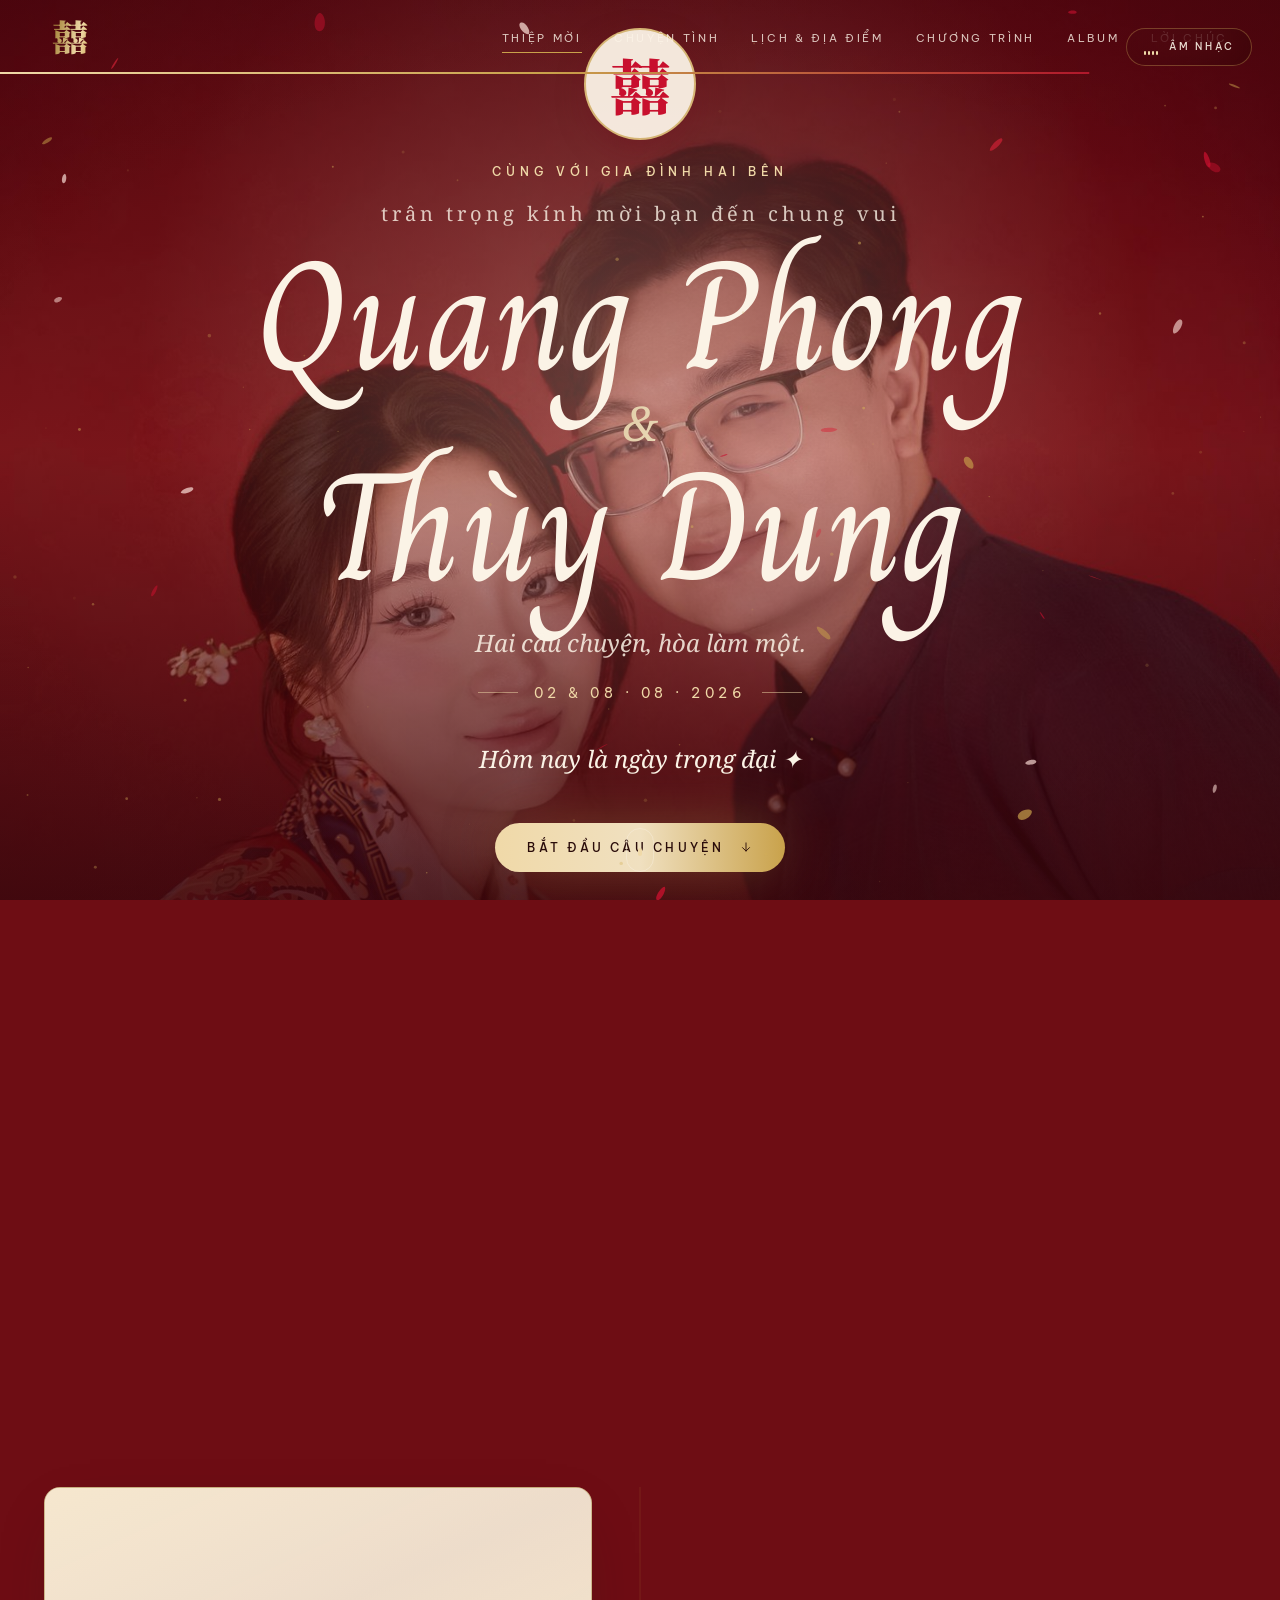
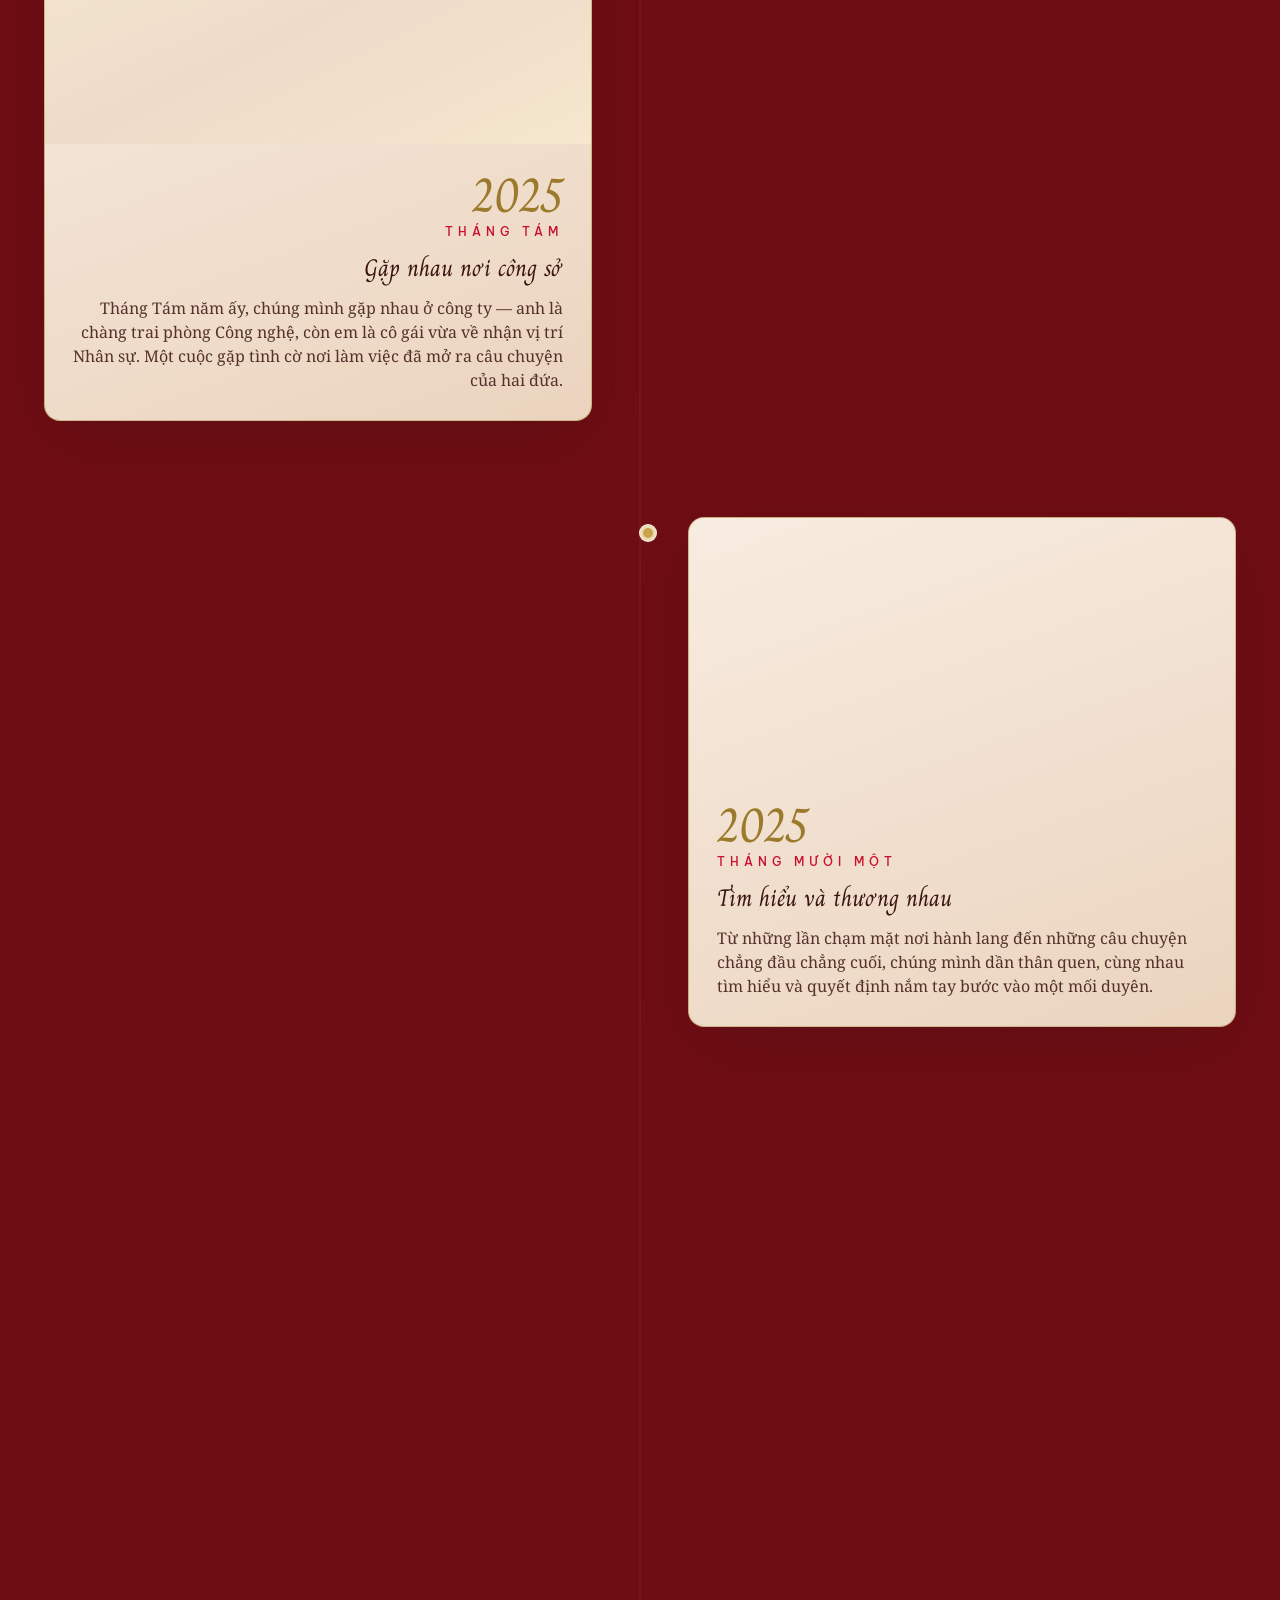
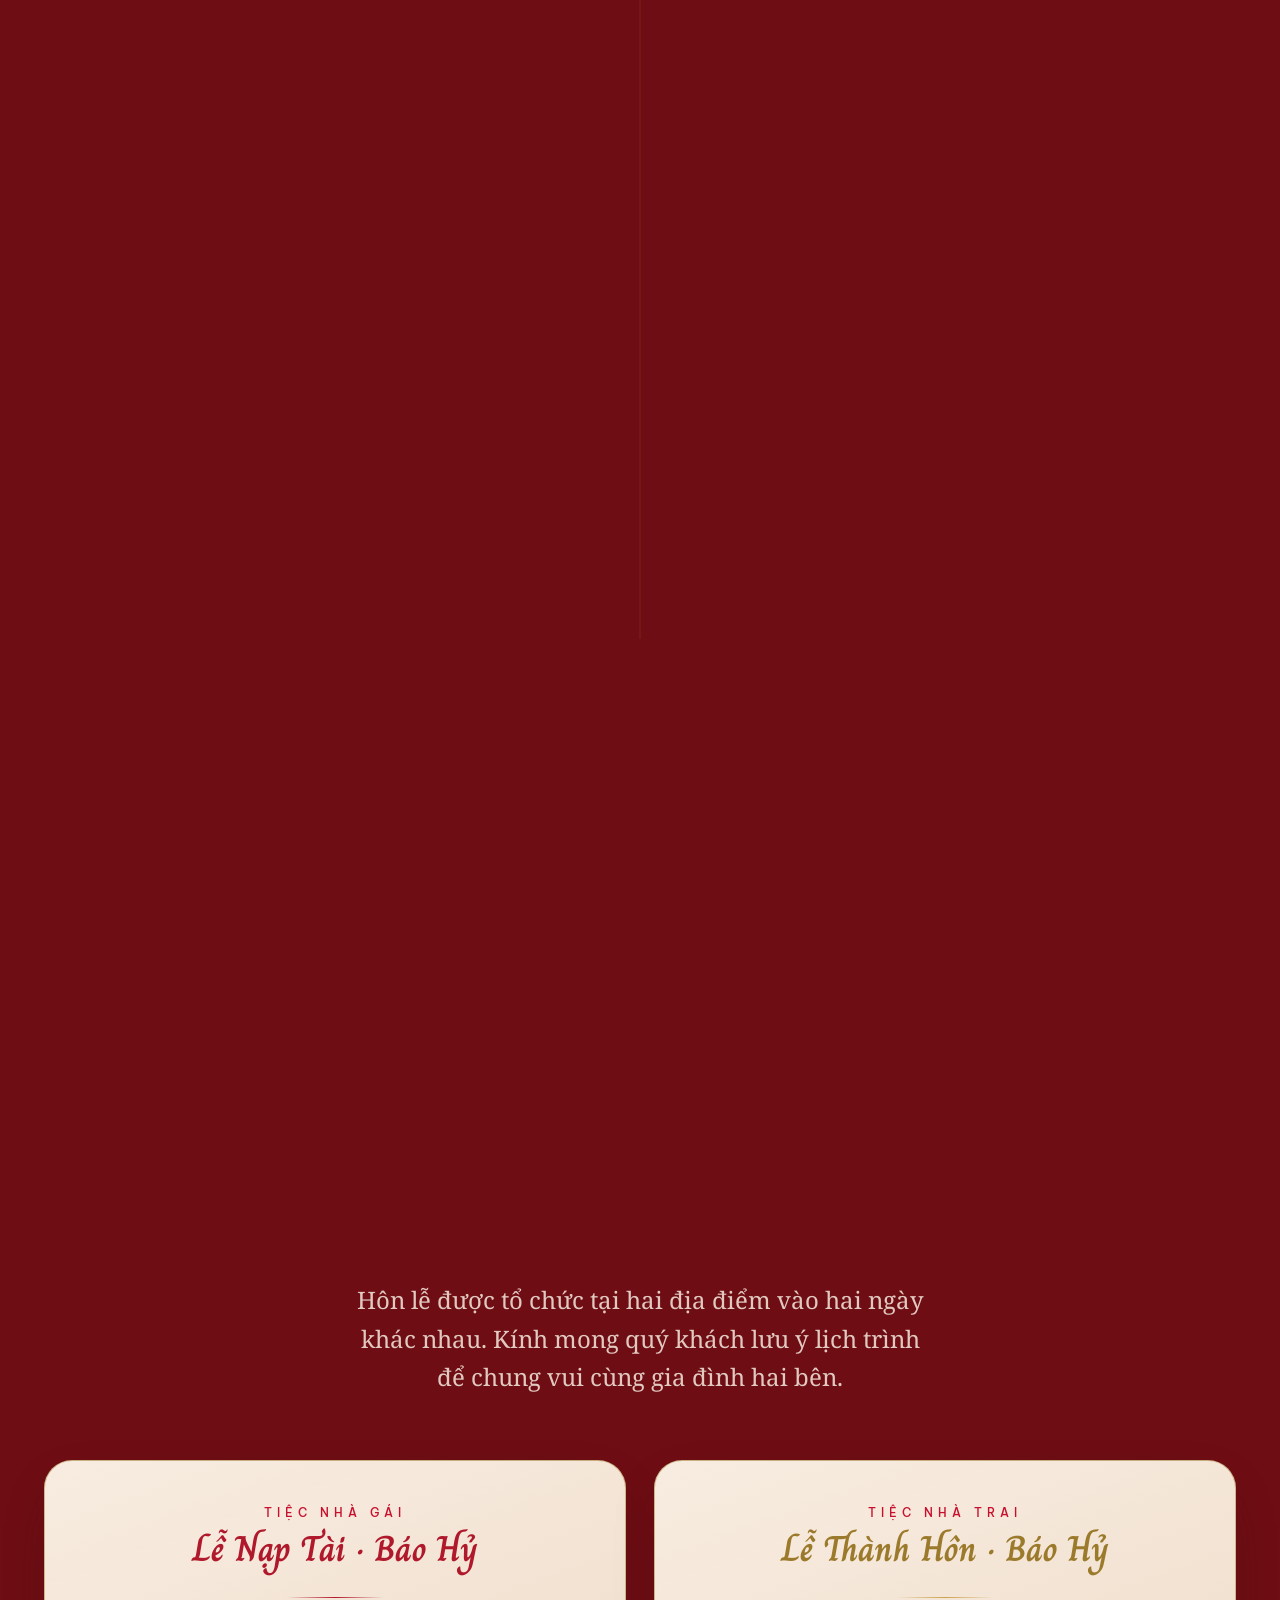
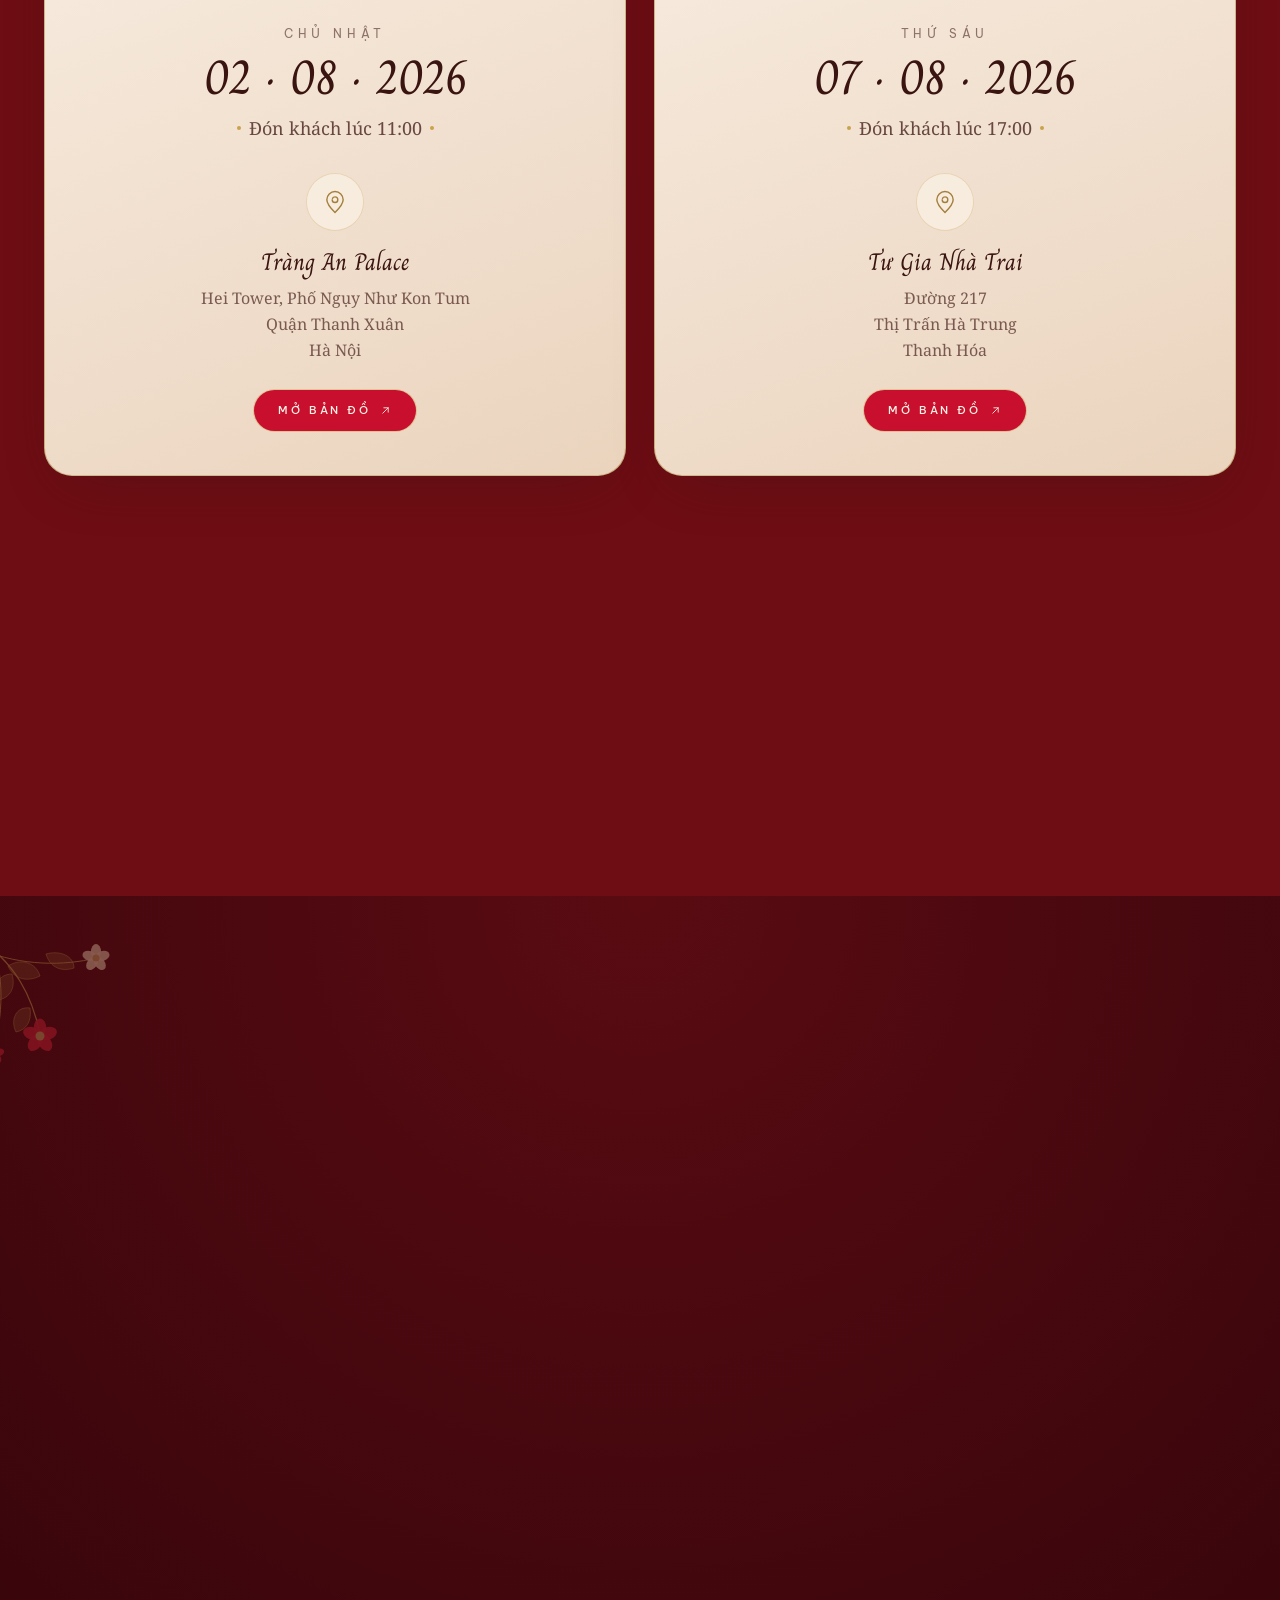
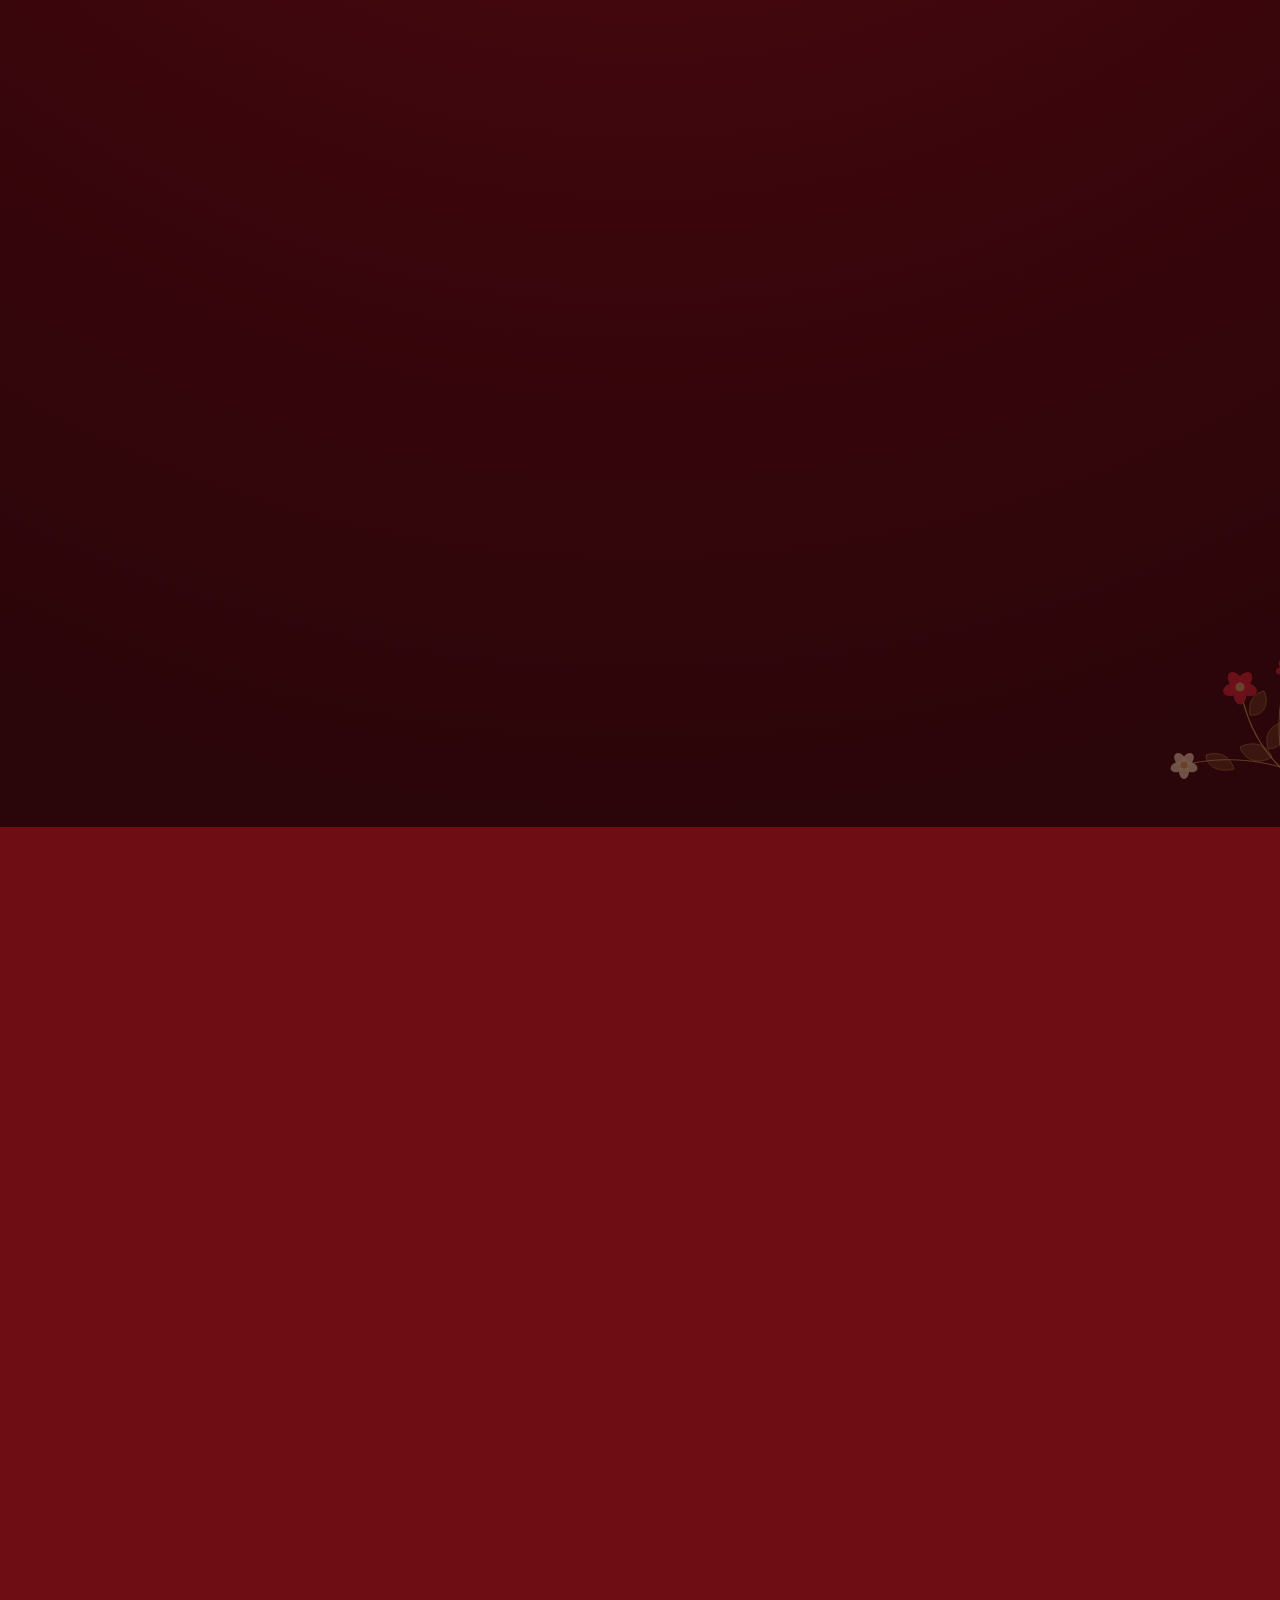
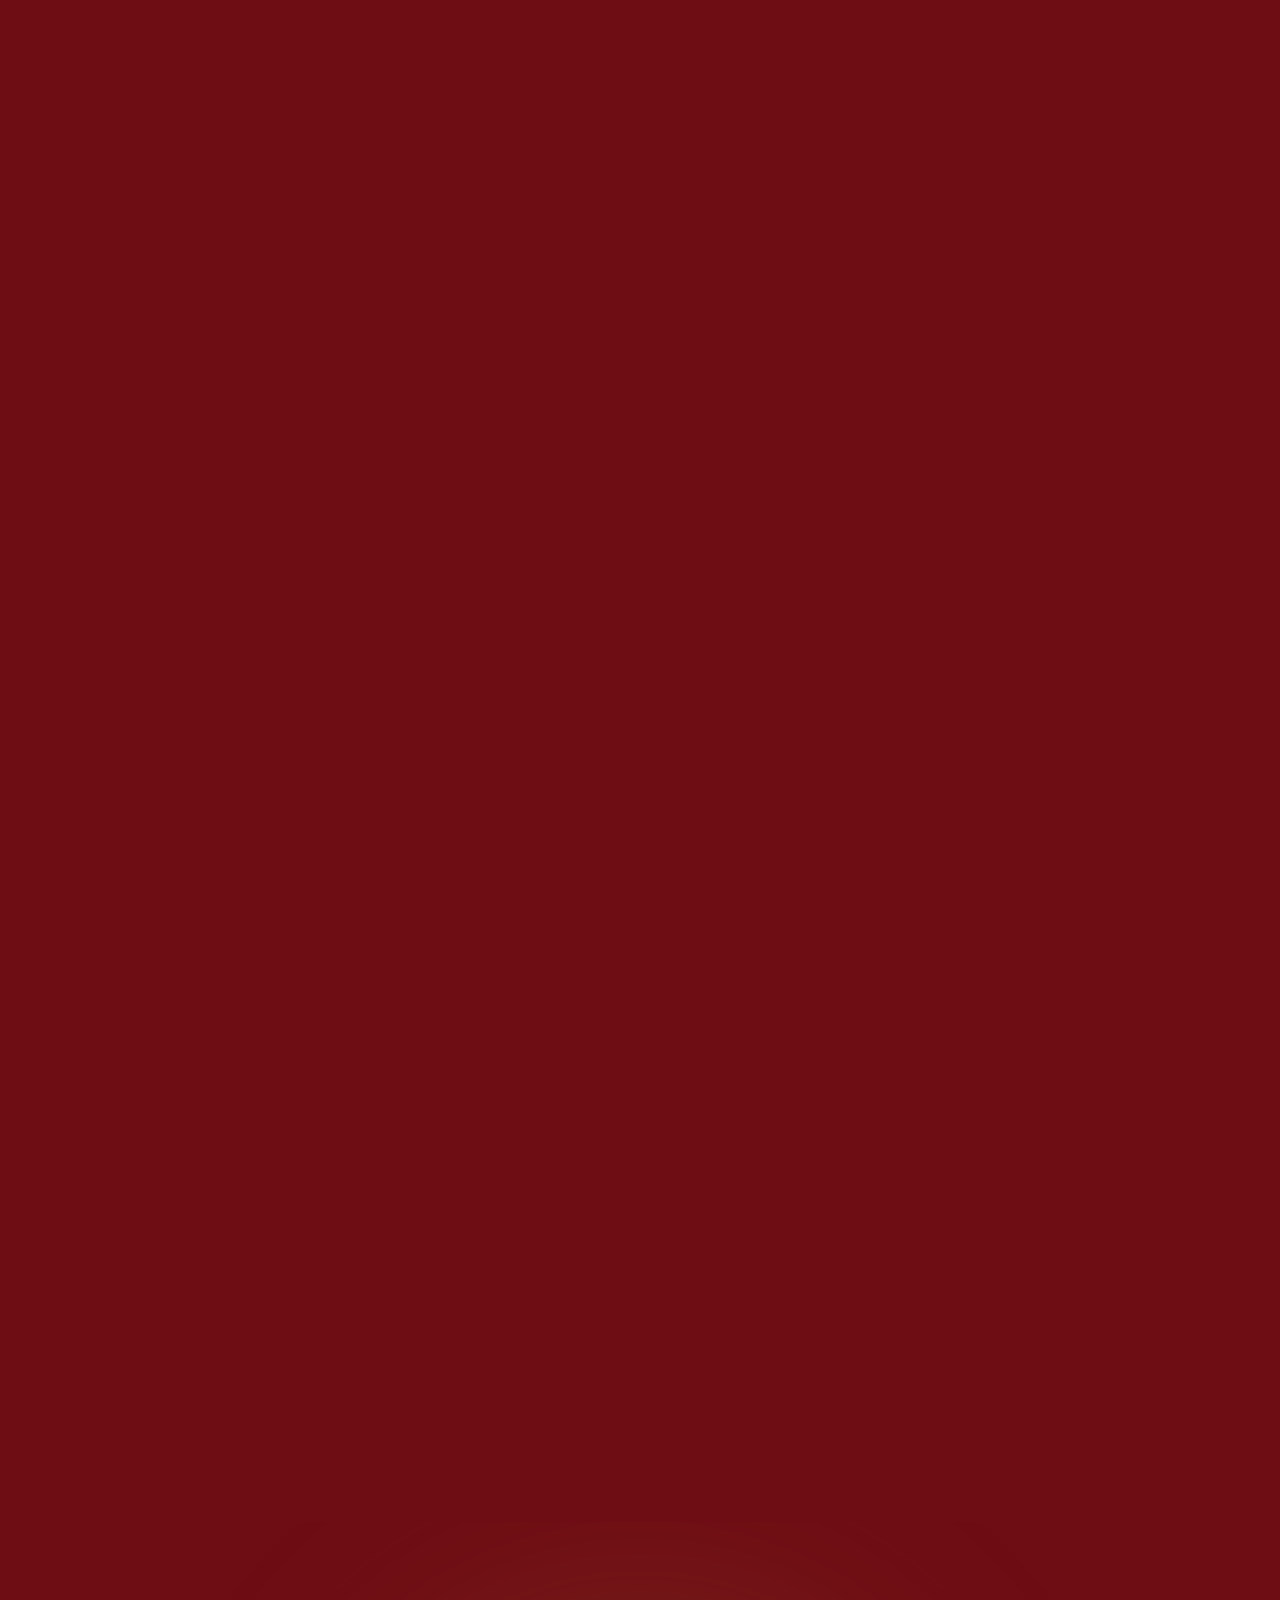
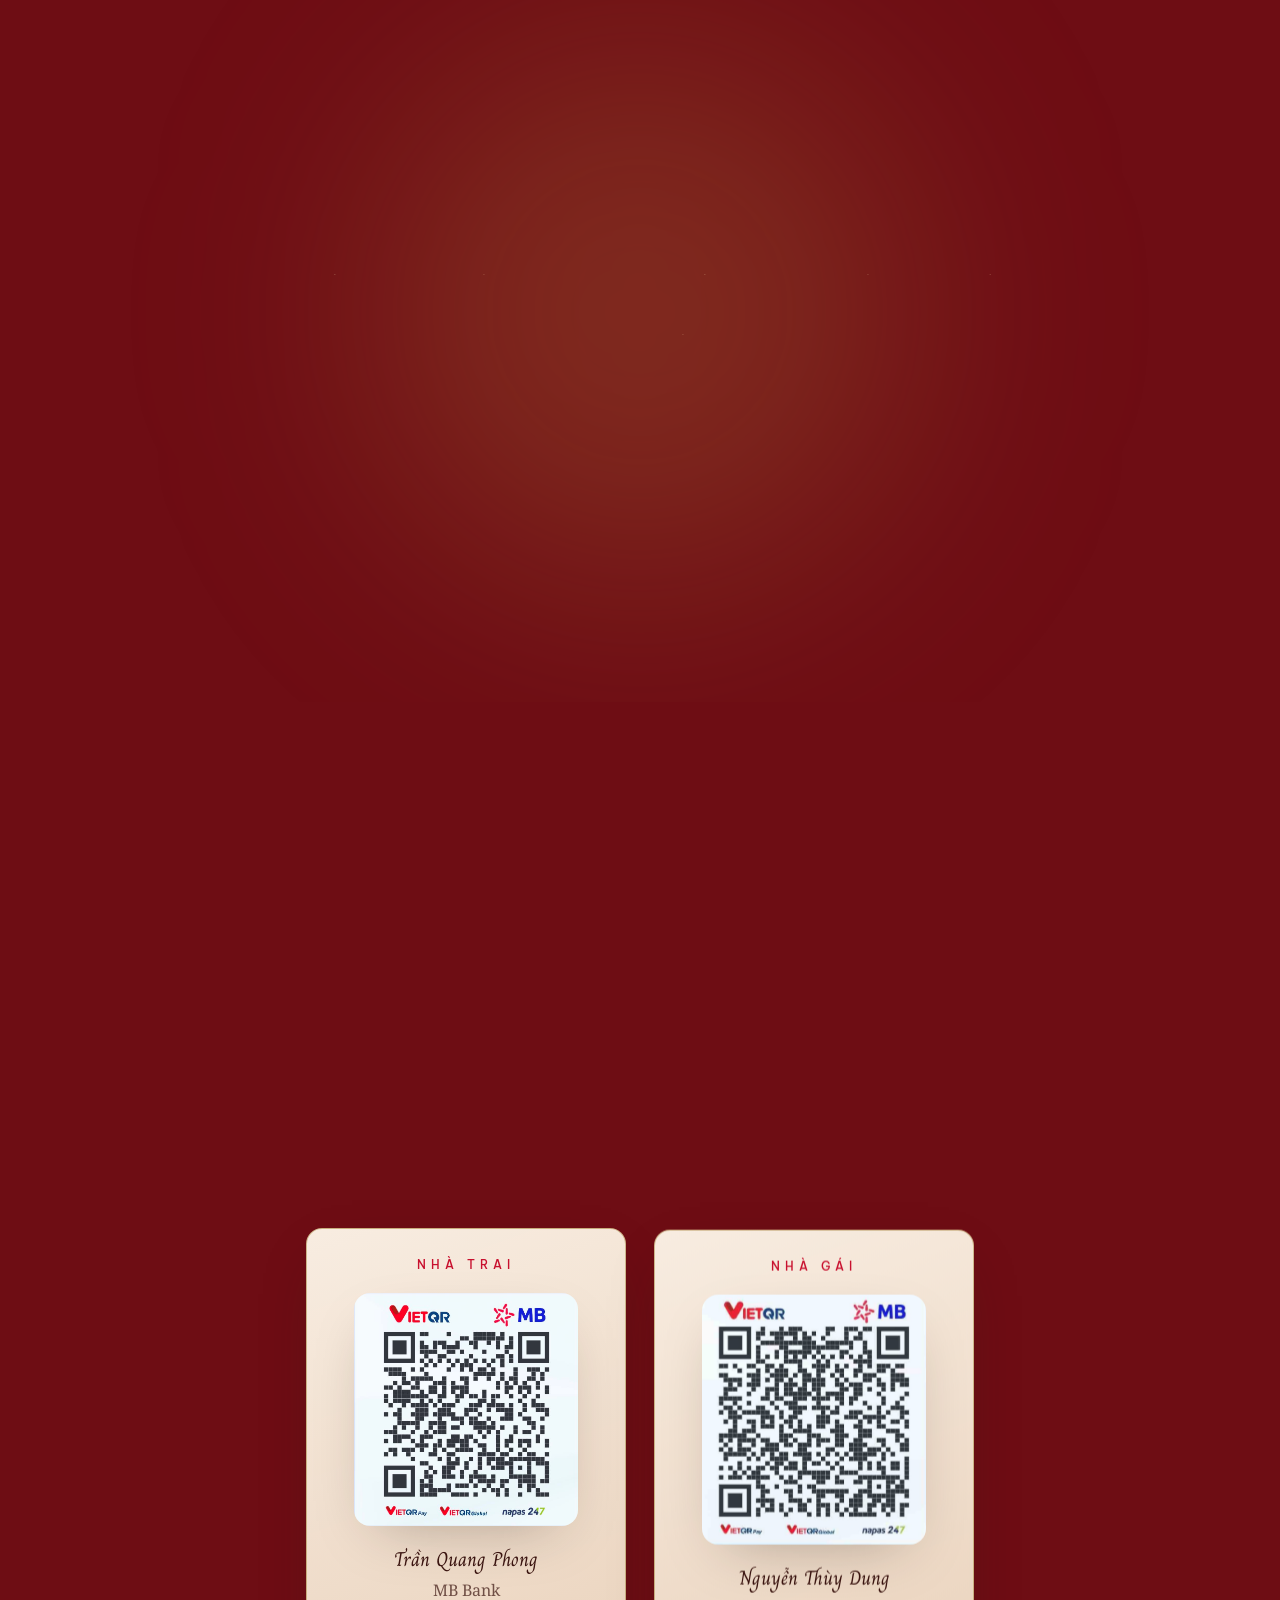
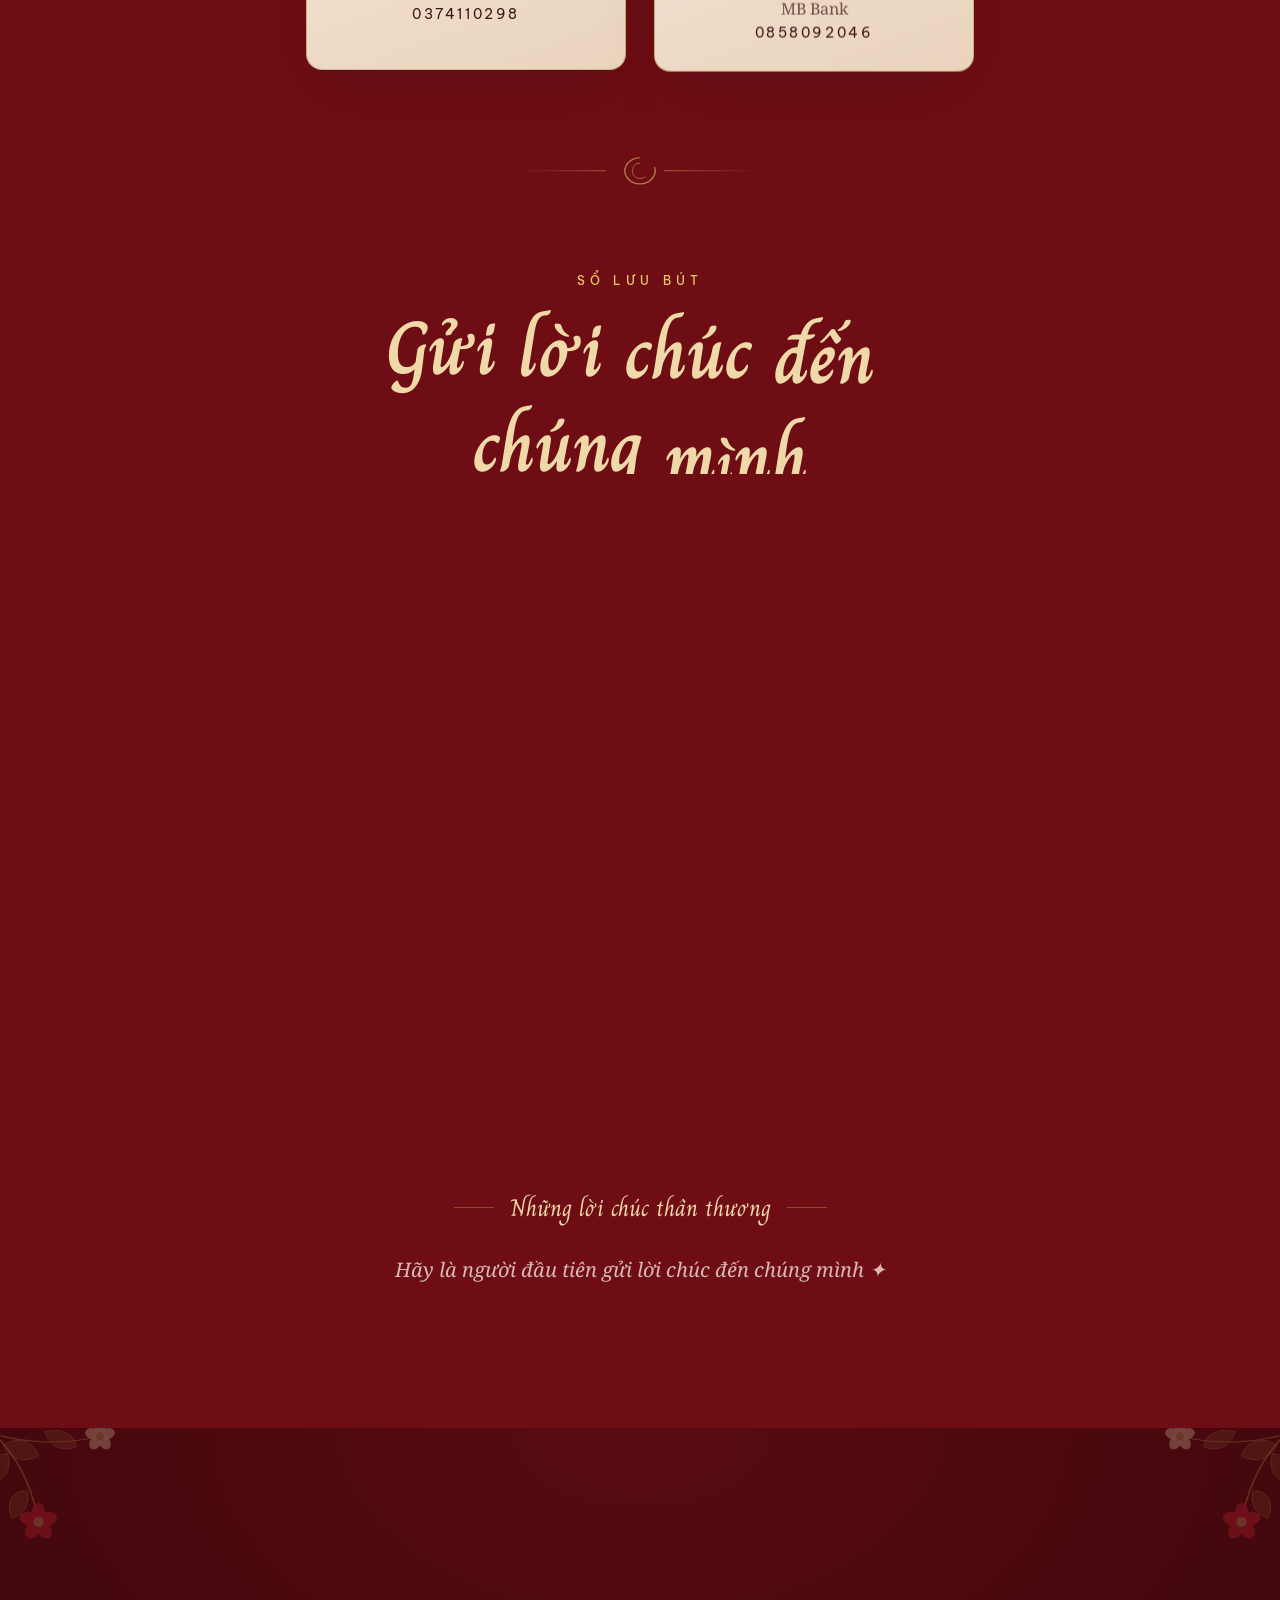
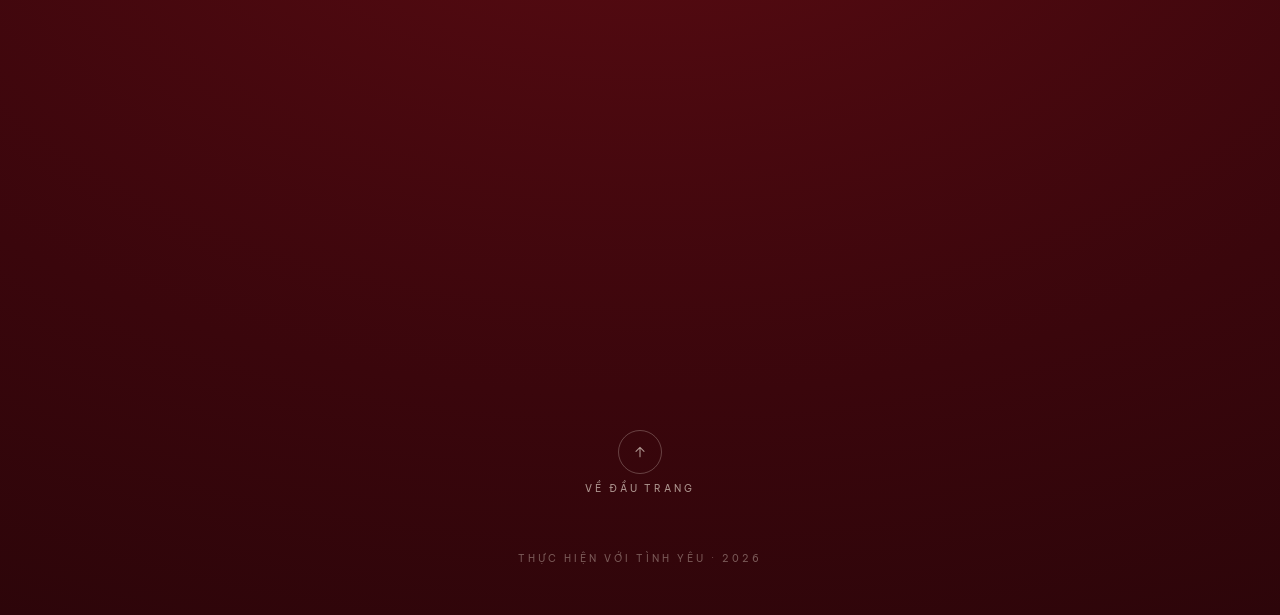
==== commit a22ce776: "Đổi STK mừng cưới cô dâu sang MB Bank 0858092046 Cập nhật thẻ "Nhà Gái": Vietcombank 1023882766 → MB" ====
--- a/wedding-asian/index.html
+++ b/wedding-asian/index.html
@@ -29,7 +29,7 @@
       href="https://fonts.googleapis.com/css2?family=Noto+Serif+SC:wght@700;900&display=swap&text=%E5%9B%8D"
       rel="stylesheet"
     />
-    <script type="module" crossorigin src="/wedding-asian/assets/index-BP8VUYs2.js"></script>
+    <script type="module" crossorigin src="/wedding-asian/assets/index-nTrXNvnC.js"></script>
     <link rel="modulepreload" crossorigin href="/wedding-asian/assets/motion-DZY5aCm1.js">
     <link rel="modulepreload" crossorigin href="/wedding-asian/assets/smooth-DLBqpWjo.js">
     <link rel="stylesheet" crossorigin href="/wedding-asian/assets/index-CMWt1R53.css">
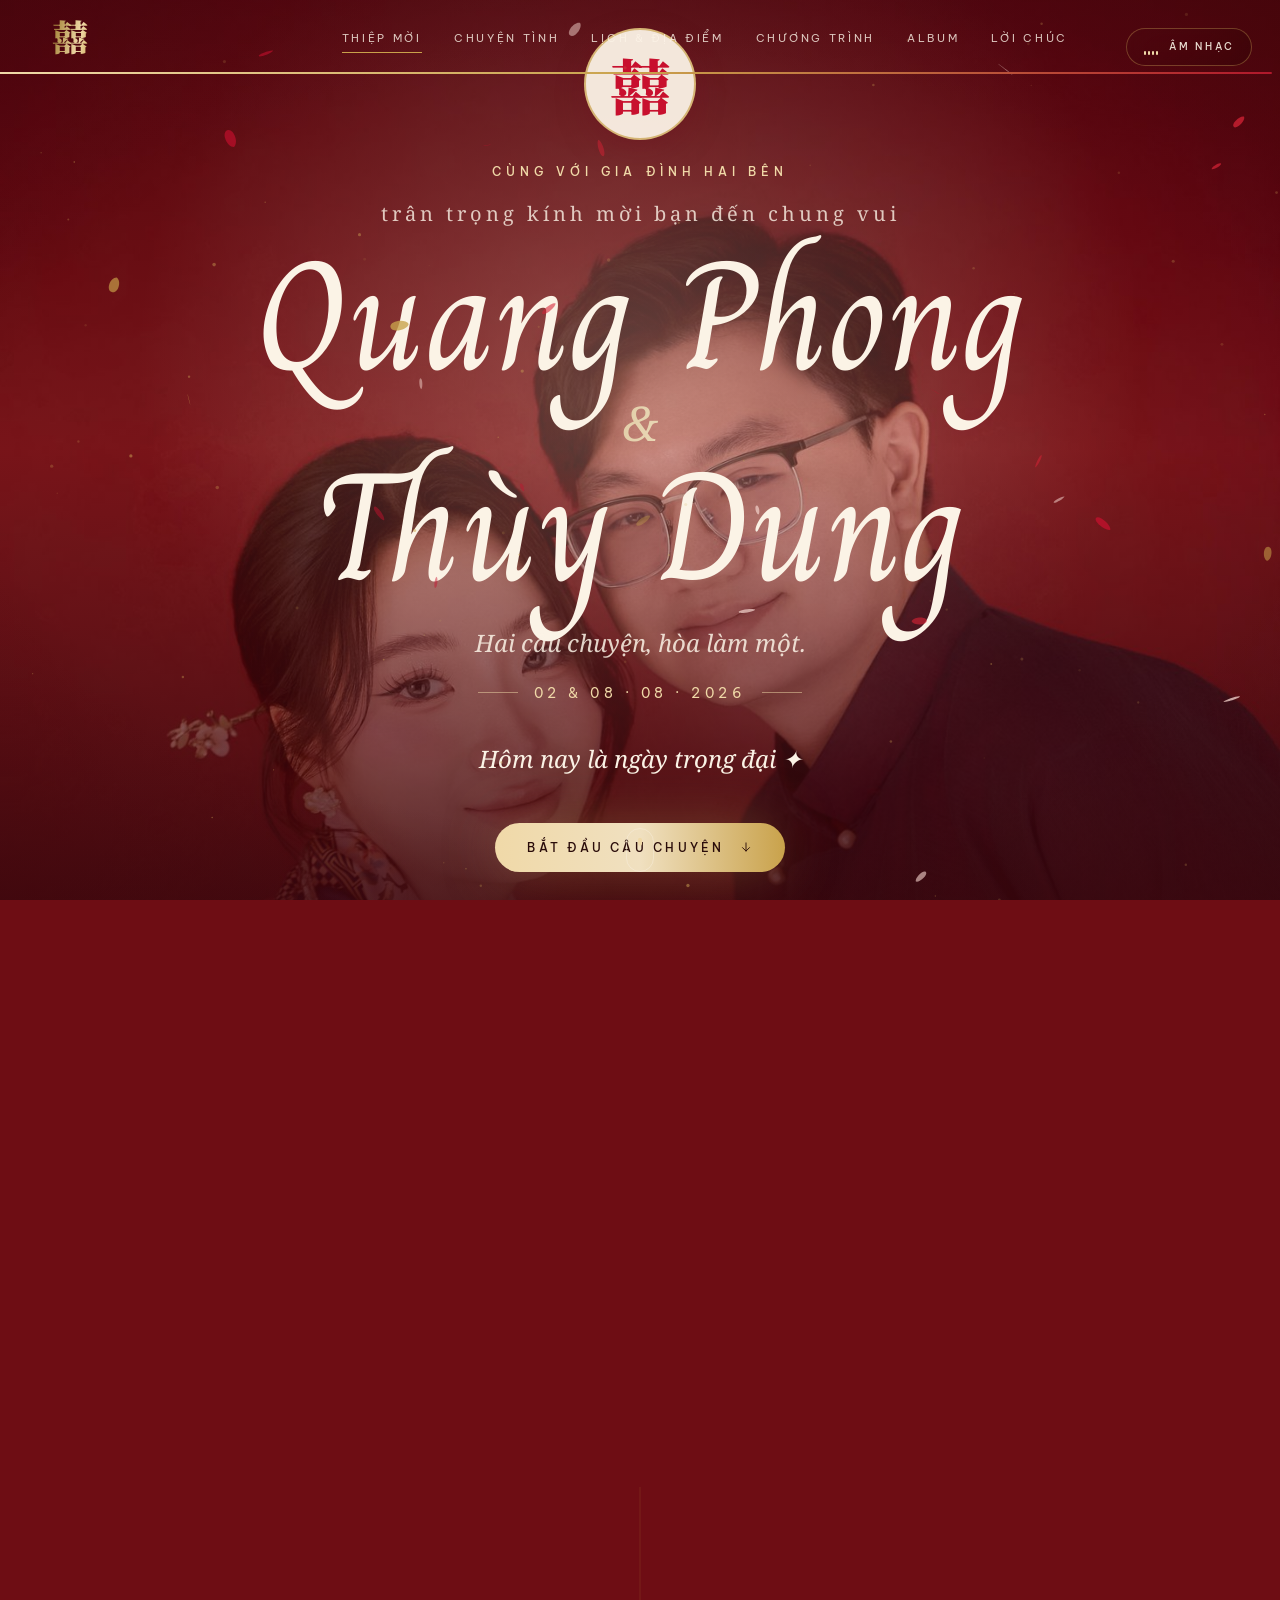
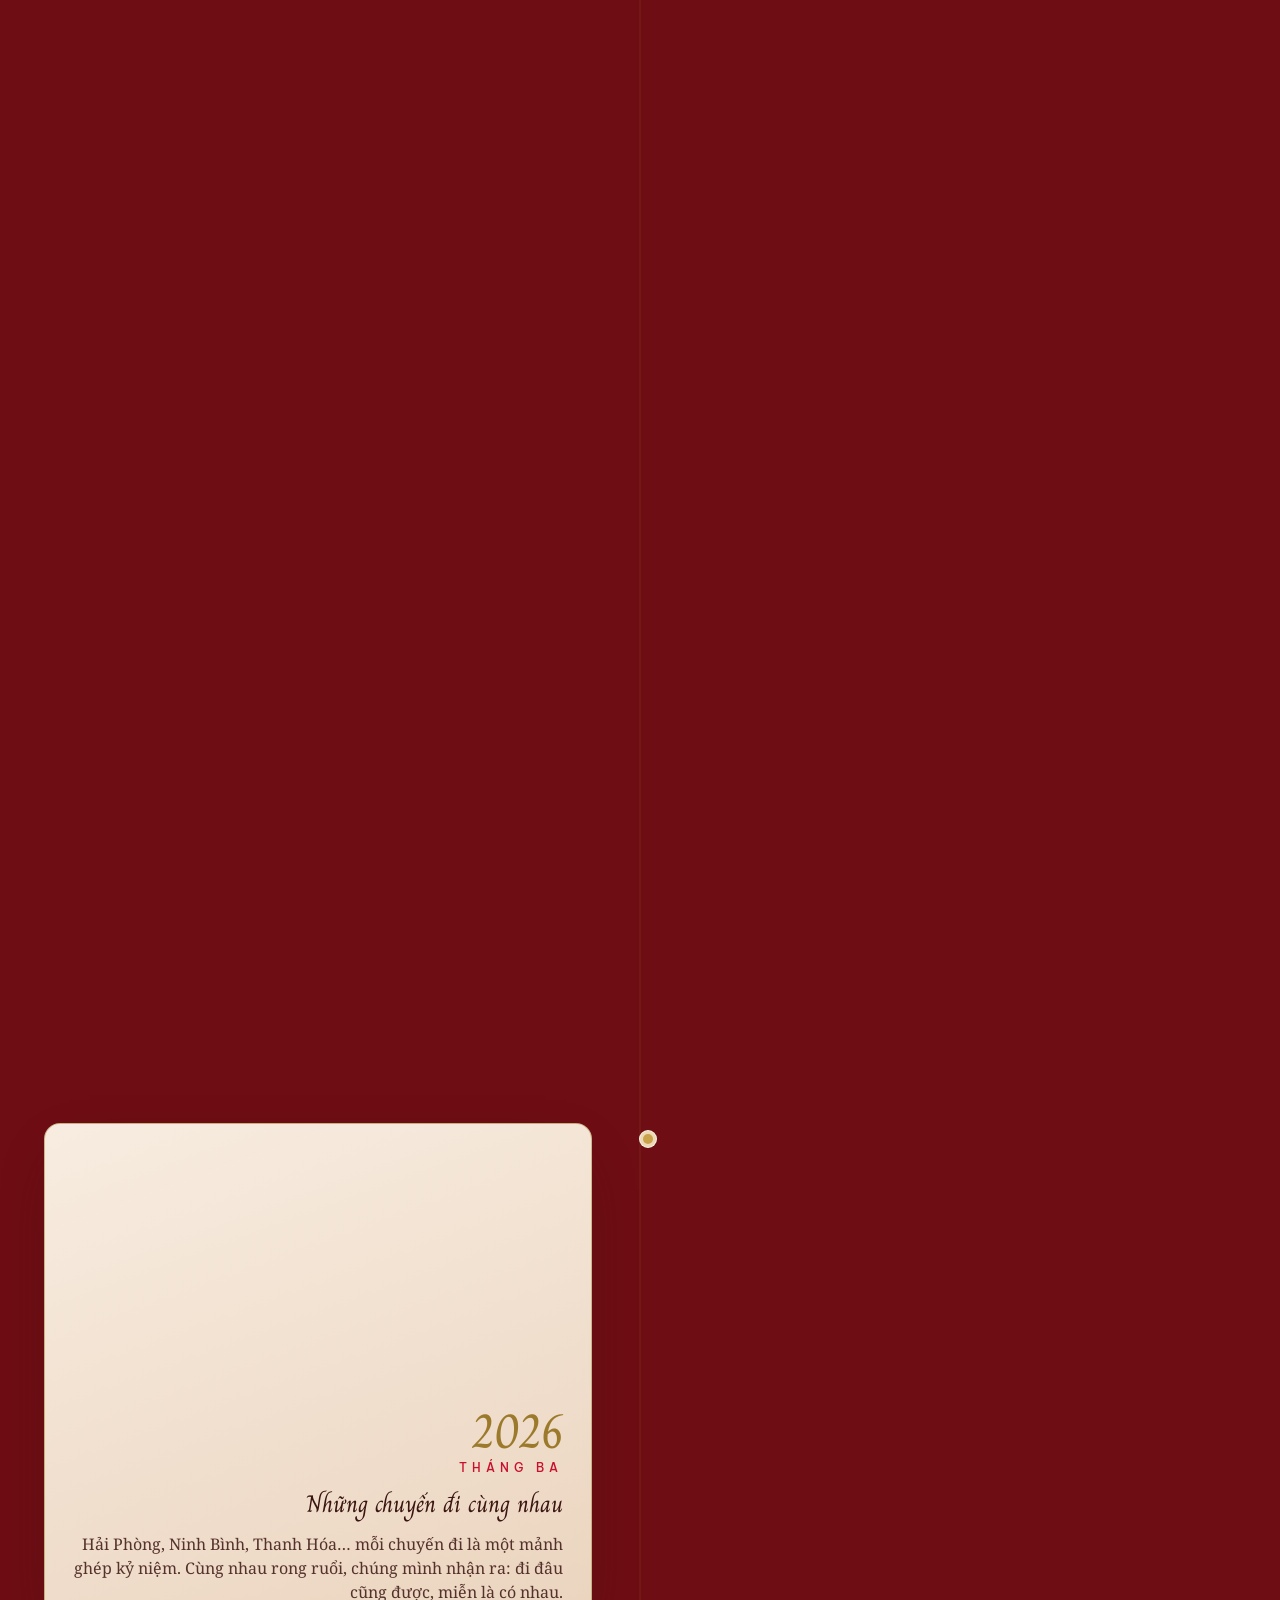
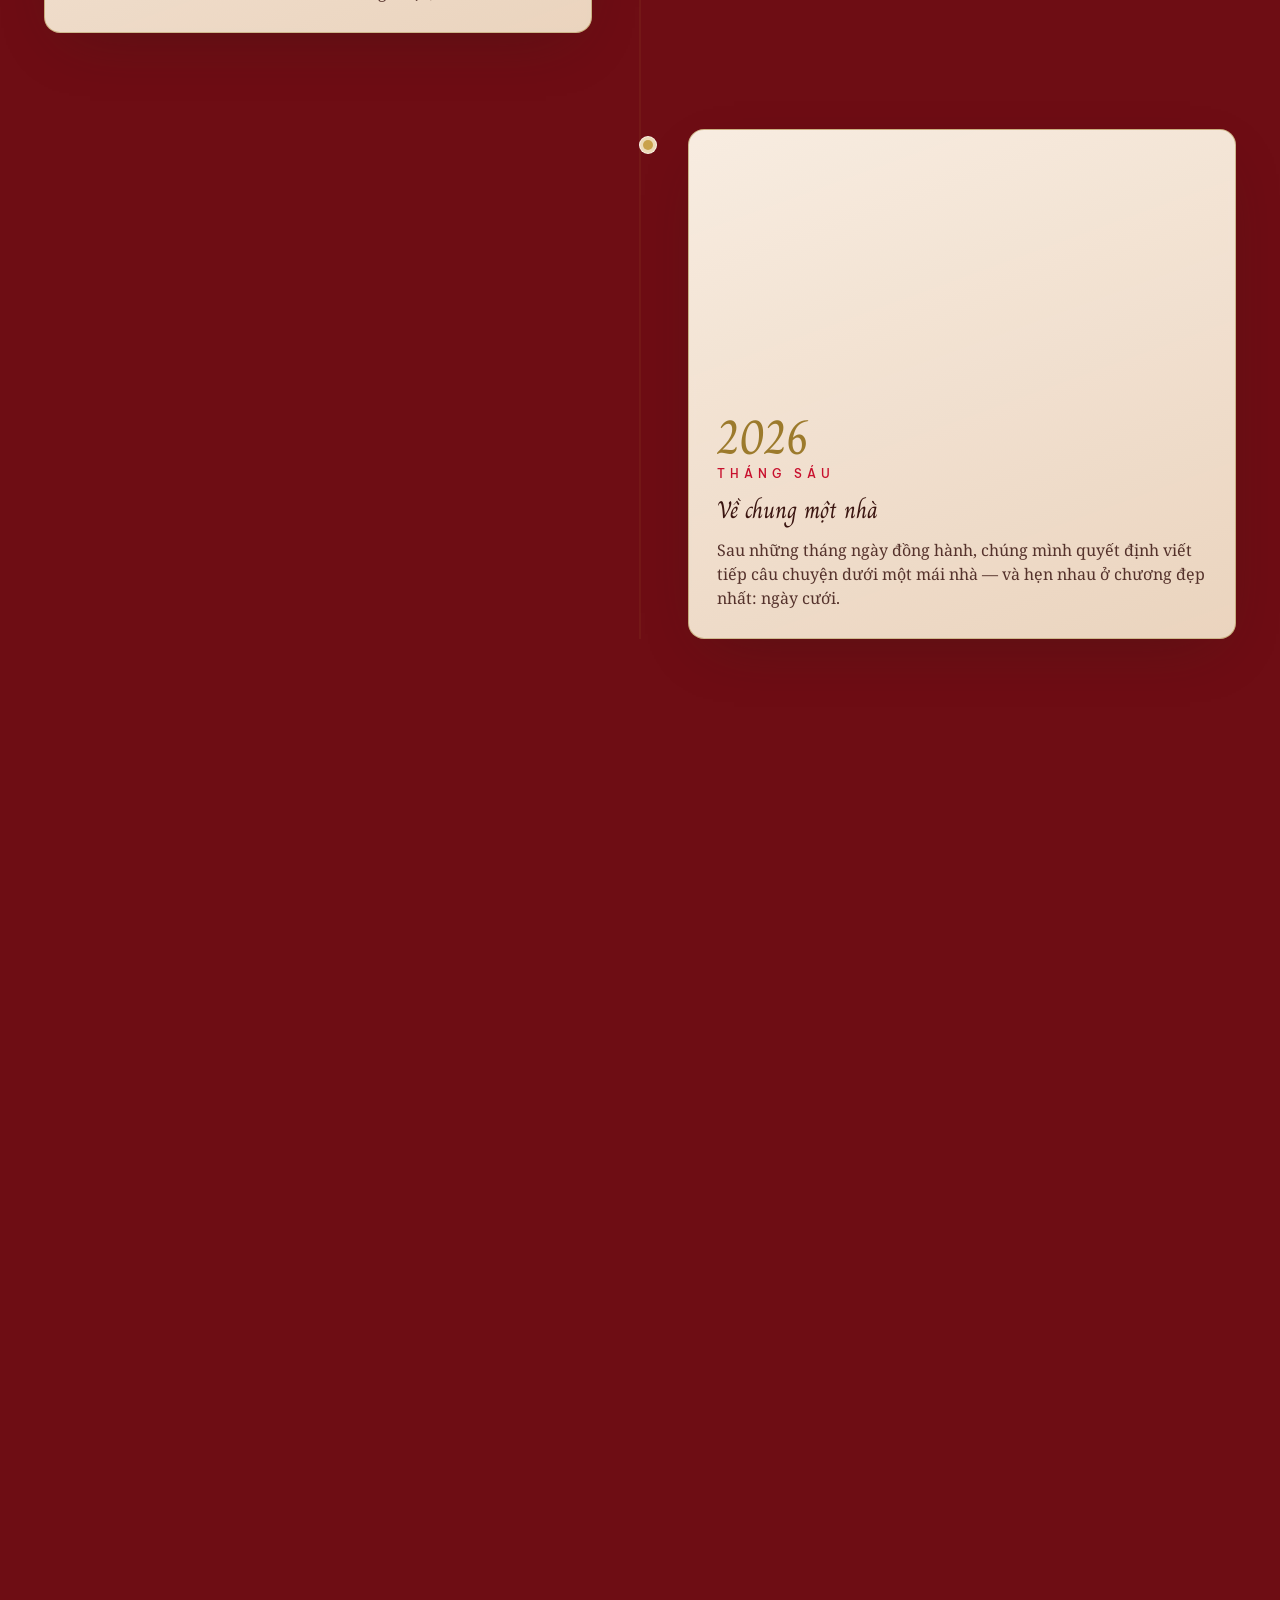
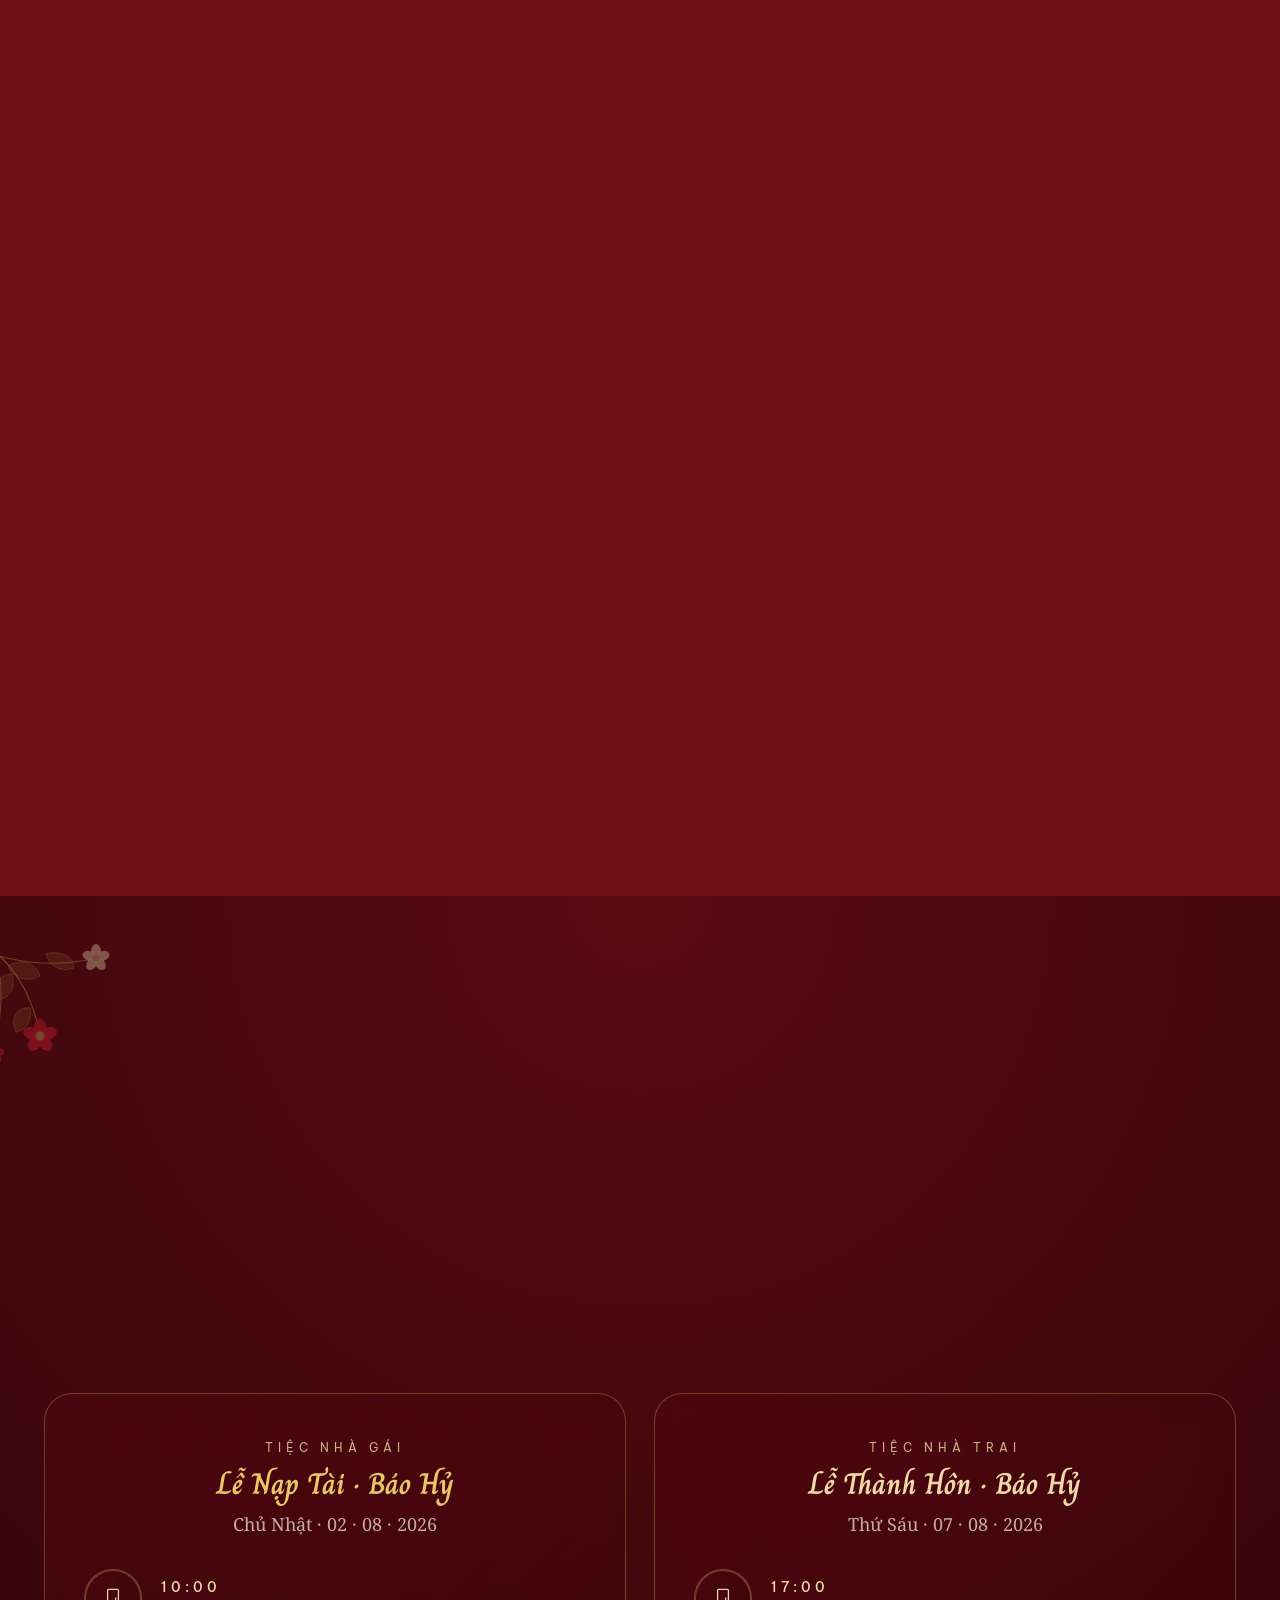
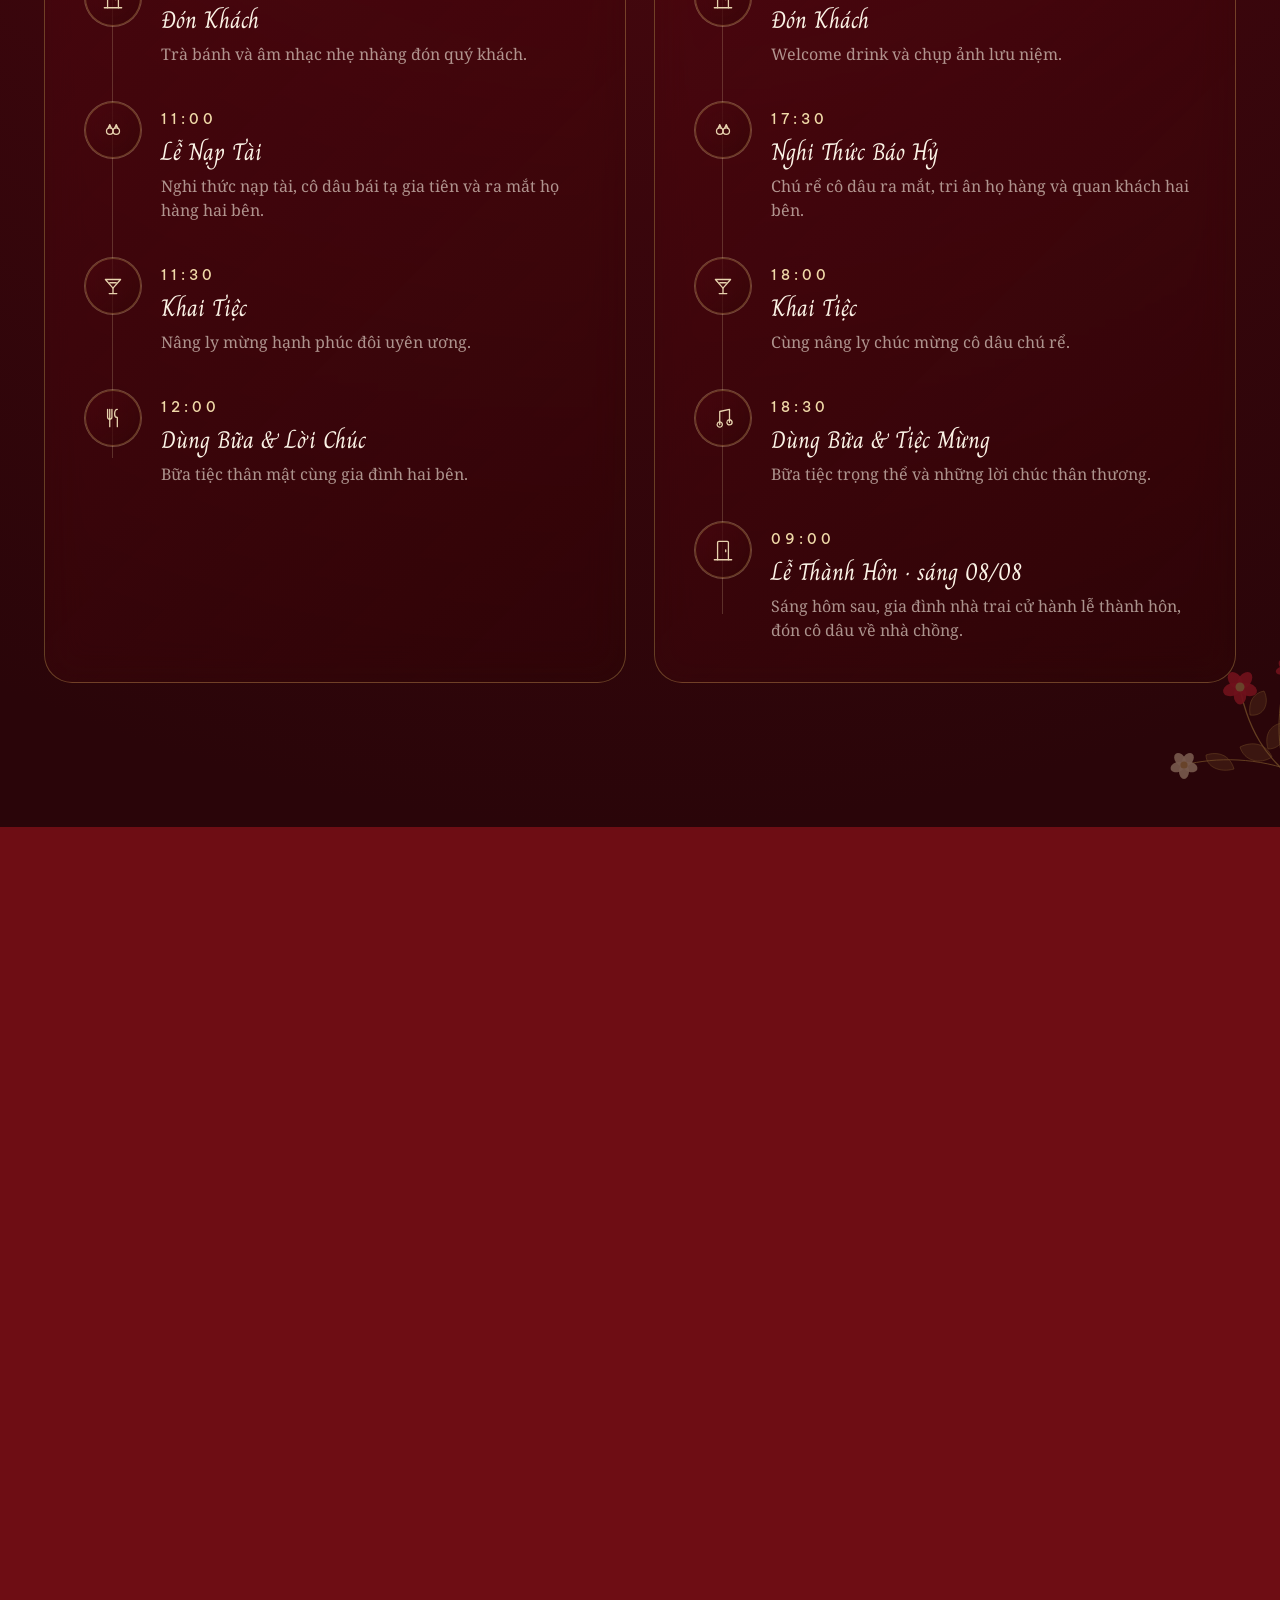
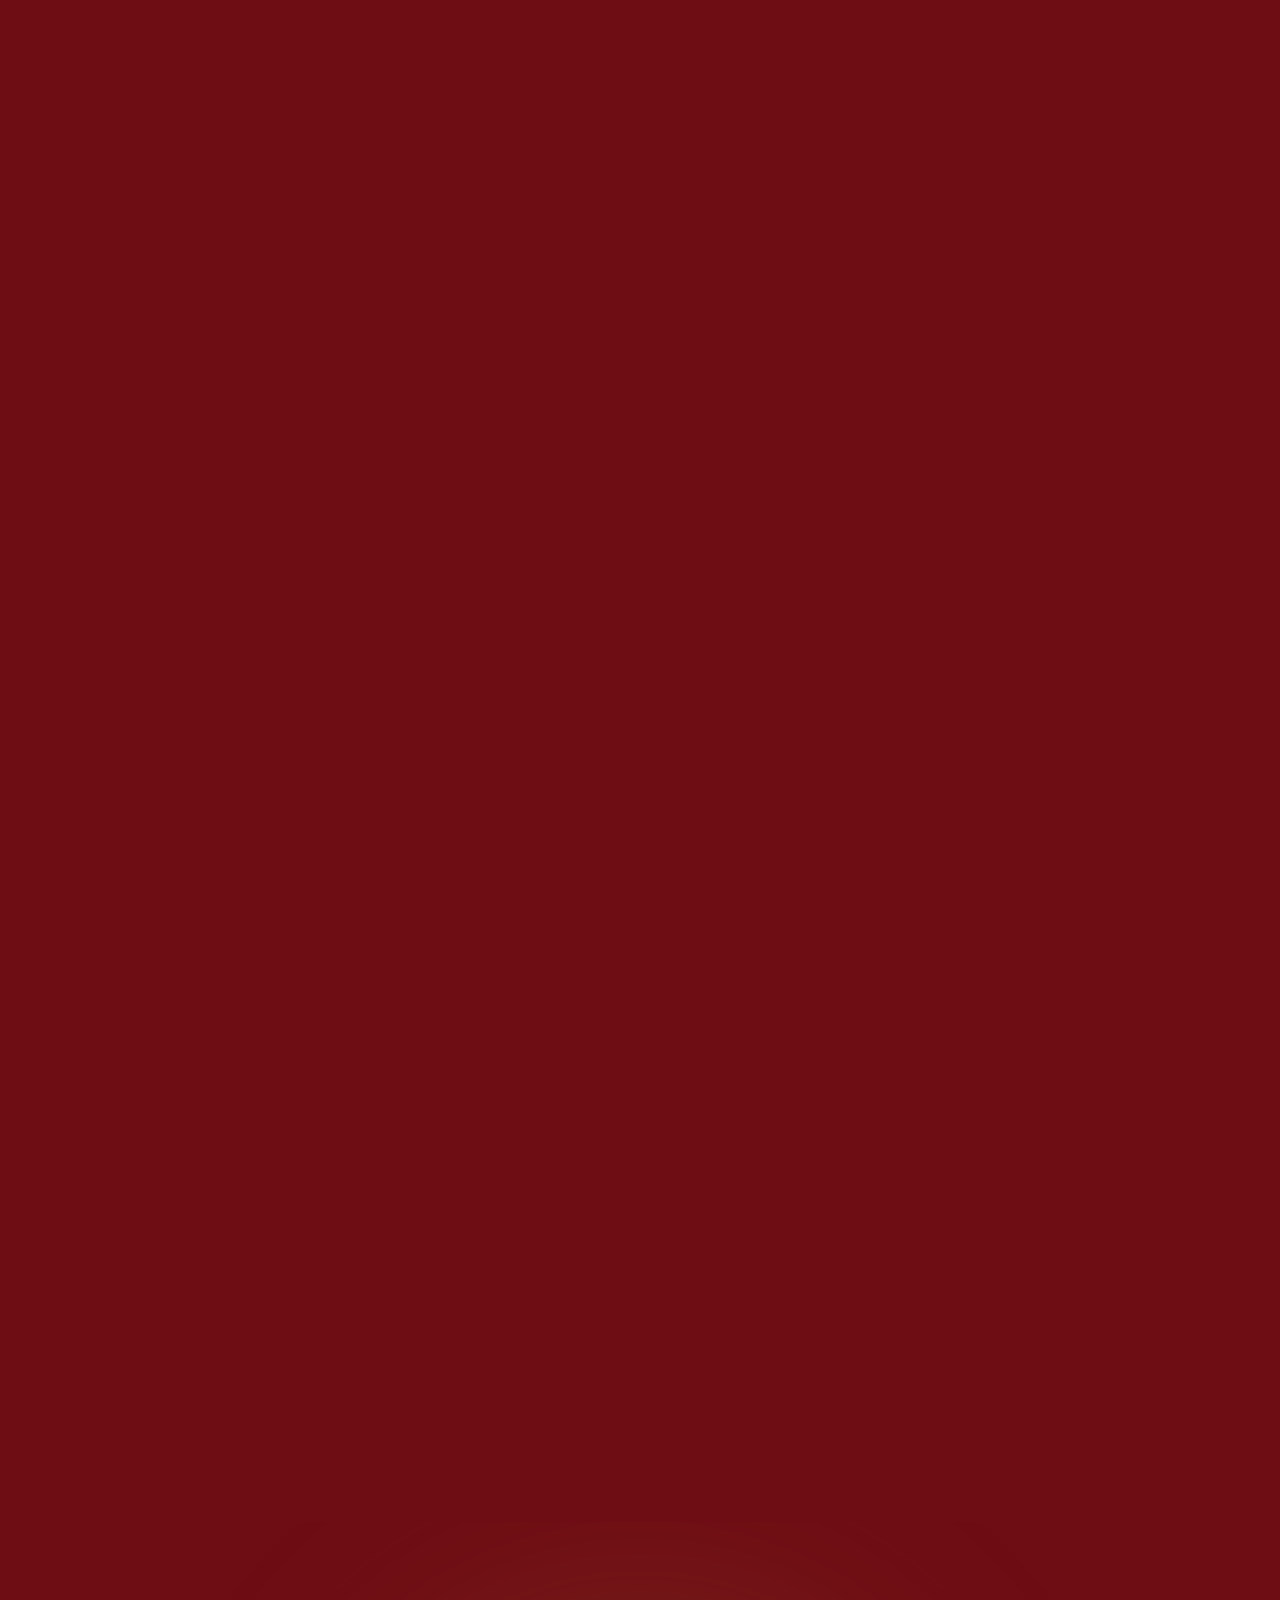
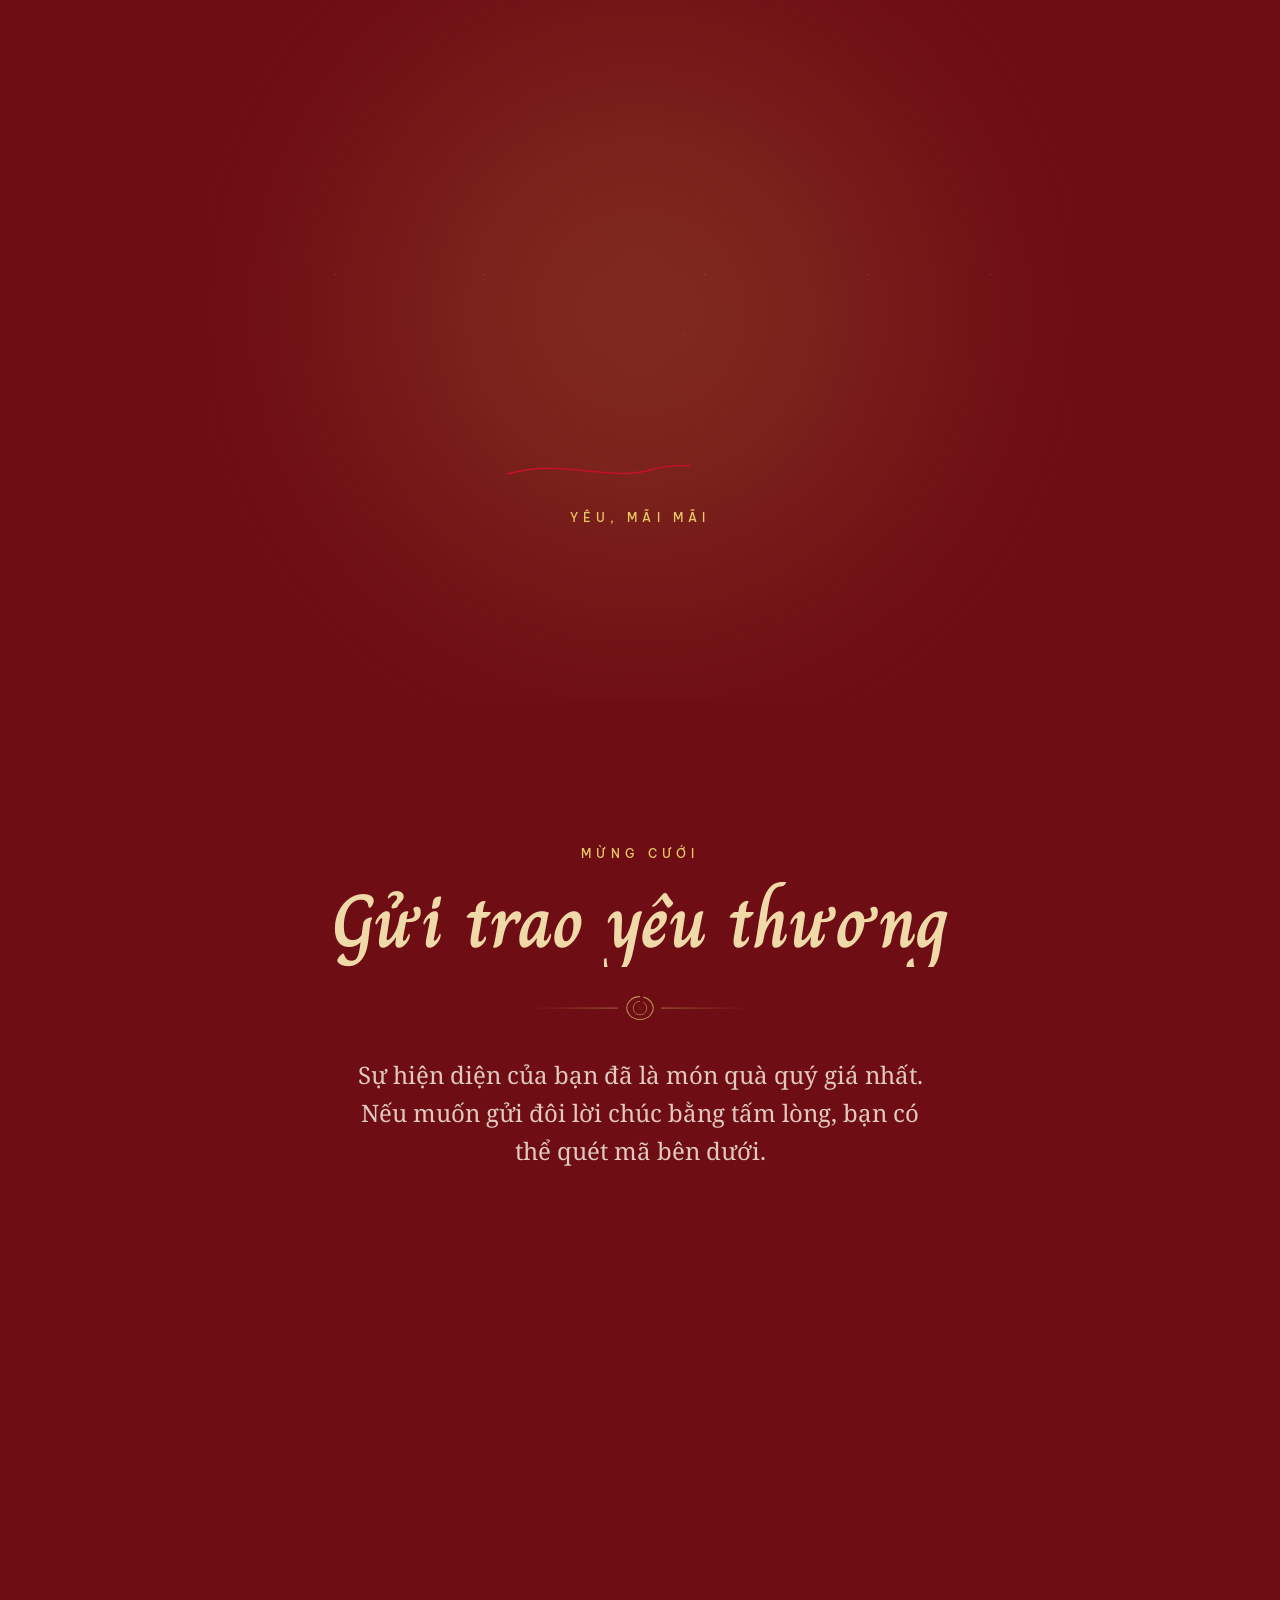
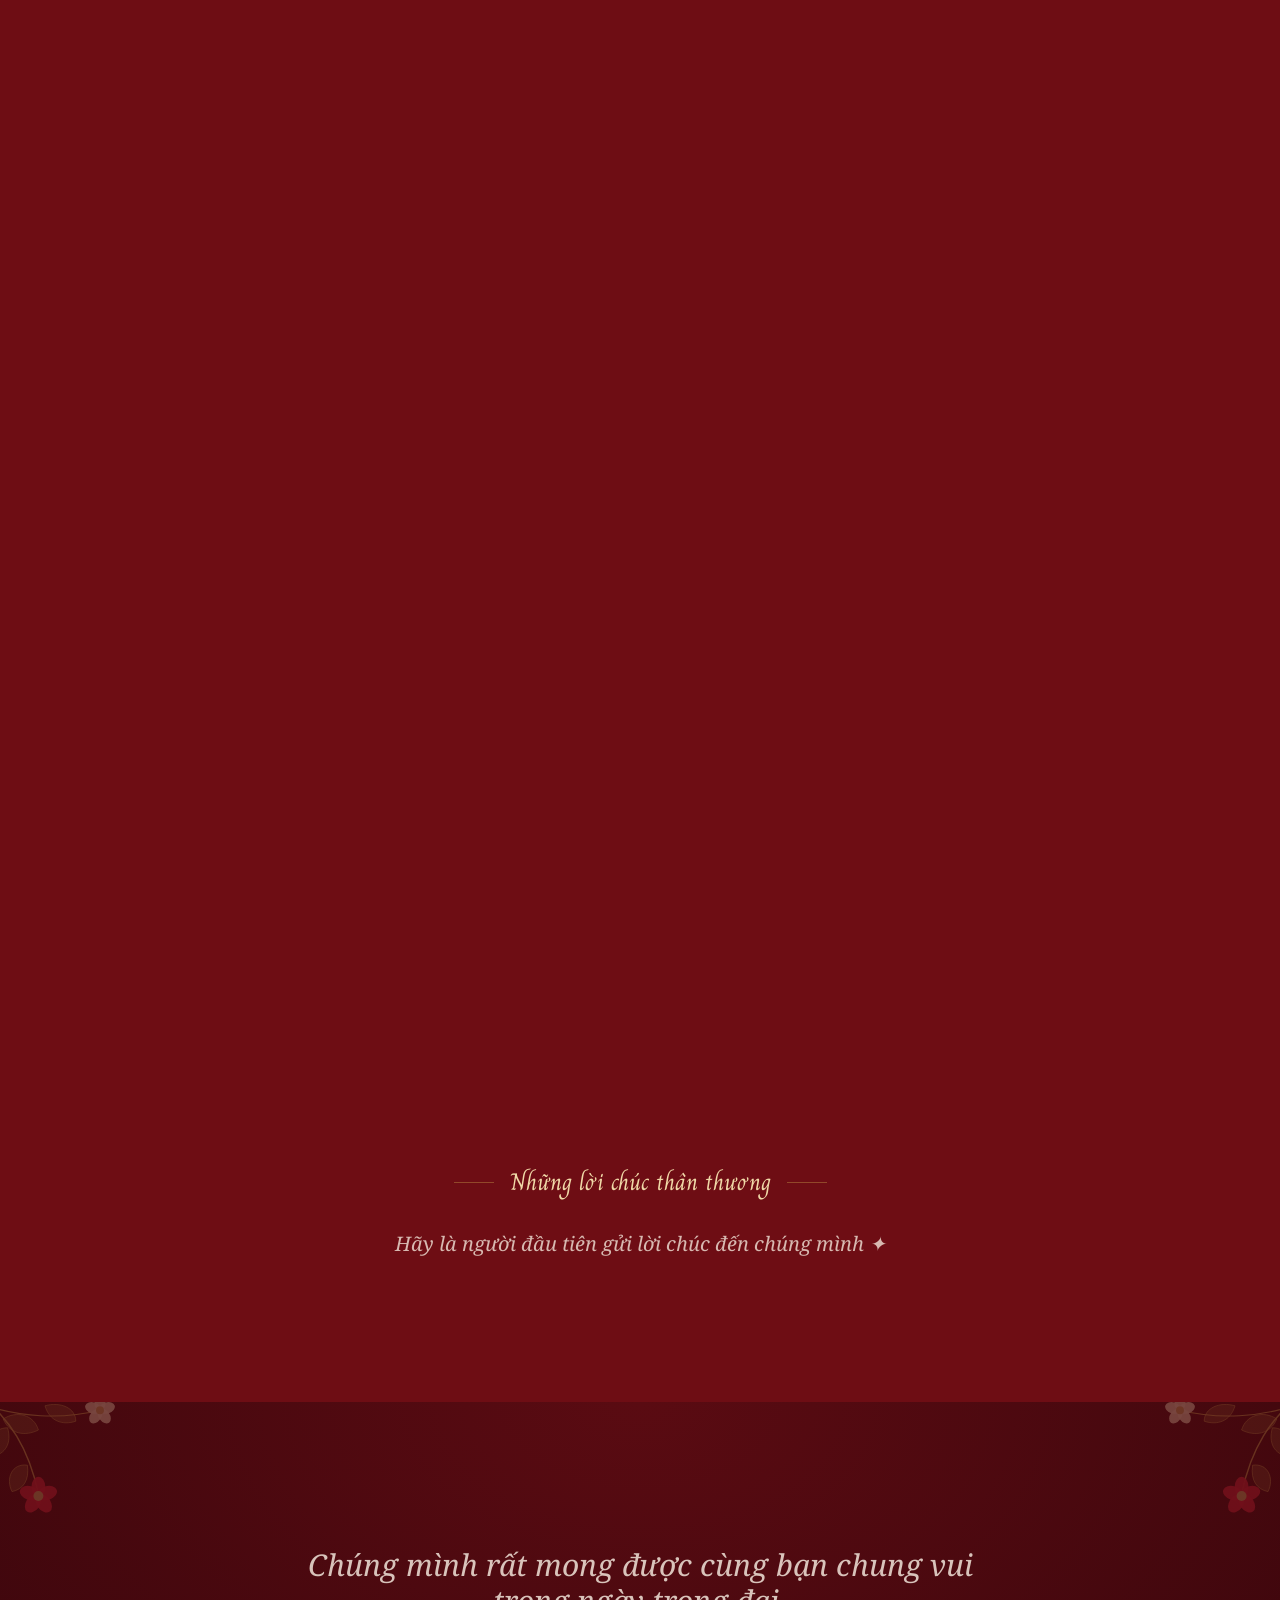
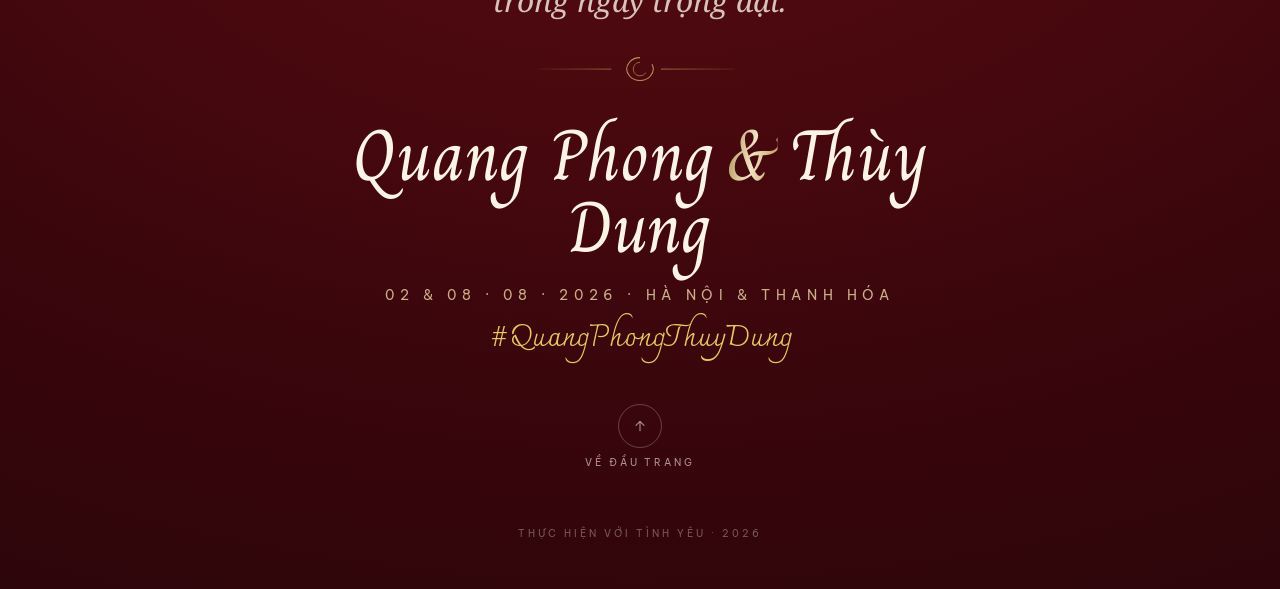
==== commit 6fce1b68: "Polish bản asian: tránh nút nhạc đè menu, hạ khung ảnh PC, cân size 2 QR - Navbar: thêm lg:pr-40 (bỏ" ====
--- a/wedding-asian/index.html
+++ b/wedding-asian/index.html
@@ -29,10 +29,10 @@
       href="https://fonts.googleapis.com/css2?family=Noto+Serif+SC:wght@700;900&display=swap&text=%E5%9B%8D"
       rel="stylesheet"
     />
-    <script type="module" crossorigin src="/wedding-asian/assets/index-nTrXNvnC.js"></script>
+    <script type="module" crossorigin src="/wedding-asian/assets/index-BCiQMamb.js"></script>
     <link rel="modulepreload" crossorigin href="/wedding-asian/assets/motion-DZY5aCm1.js">
     <link rel="modulepreload" crossorigin href="/wedding-asian/assets/smooth-DLBqpWjo.js">
-    <link rel="stylesheet" crossorigin href="/wedding-asian/assets/index-CMWt1R53.css">
+    <link rel="stylesheet" crossorigin href="/wedding-asian/assets/index-C7O5xEto.css">
   </head>
   <body>
     <div id="root"></div>
--- a/wedding-asian/assets/index-C7O5xEto.css
+++ b/wedding-asian/assets/index-C7O5xEto.css
@@ -0,0 +1 @@
+*,:before,:after{--tw-border-spacing-x: 0;--tw-border-spacing-y: 0;--tw-translate-x: 0;--tw-translate-y: 0;--tw-rotate: 0;--tw-skew-x: 0;--tw-skew-y: 0;--tw-scale-x: 1;--tw-scale-y: 1;--tw-pan-x: ;--tw-pan-y: ;--tw-pinch-zoom: ;--tw-scroll-snap-strictness: proximity;--tw-gradient-from-position: ;--tw-gradient-via-position: ;--tw-gradient-to-position: ;--tw-ordinal: ;--tw-slashed-zero: ;--tw-numeric-figure: ;--tw-numeric-spacing: ;--tw-numeric-fraction: ;--tw-ring-inset: ;--tw-ring-offset-width: 0px;--tw-ring-offset-color: #fff;--tw-ring-color: rgb(59 130 246 / .5);--tw-ring-offset-shadow: 0 0 #0000;--tw-ring-shadow: 0 0 #0000;--tw-shadow: 0 0 #0000;--tw-shadow-colored: 0 0 #0000;--tw-blur: ;--tw-brightness: ;--tw-contrast: ;--tw-grayscale: ;--tw-hue-rotate: ;--tw-invert: ;--tw-saturate: ;--tw-sepia: ;--tw-drop-shadow: ;--tw-backdrop-blur: ;--tw-backdrop-brightness: ;--tw-backdrop-contrast: ;--tw-backdrop-grayscale: ;--tw-backdrop-hue-rotate: ;--tw-backdrop-invert: ;--tw-backdrop-opacity: ;--tw-backdrop-saturate: ;--tw-backdrop-sepia: ;--tw-contain-size: ;--tw-contain-layout: ;--tw-contain-paint: ;--tw-contain-style: }::backdrop{--tw-border-spacing-x: 0;--tw-border-spacing-y: 0;--tw-translate-x: 0;--tw-translate-y: 0;--tw-rotate: 0;--tw-skew-x: 0;--tw-skew-y: 0;--tw-scale-x: 1;--tw-scale-y: 1;--tw-pan-x: ;--tw-pan-y: ;--tw-pinch-zoom: ;--tw-scroll-snap-strictness: proximity;--tw-gradient-from-position: ;--tw-gradient-via-position: ;--tw-gradient-to-position: ;--tw-ordinal: ;--tw-slashed-zero: ;--tw-numeric-figure: ;--tw-numeric-spacing: ;--tw-numeric-fraction: ;--tw-ring-inset: ;--tw-ring-offset-width: 0px;--tw-ring-offset-color: #fff;--tw-ring-color: rgb(59 130 246 / .5);--tw-ring-offset-shadow: 0 0 #0000;--tw-ring-shadow: 0 0 #0000;--tw-shadow: 0 0 #0000;--tw-shadow-colored: 0 0 #0000;--tw-blur: ;--tw-brightness: ;--tw-contrast: ;--tw-grayscale: ;--tw-hue-rotate: ;--tw-invert: ;--tw-saturate: ;--tw-sepia: ;--tw-drop-shadow: ;--tw-backdrop-blur: ;--tw-backdrop-brightness: ;--tw-backdrop-contrast: ;--tw-backdrop-grayscale: ;--tw-backdrop-hue-rotate: ;--tw-backdrop-invert: ;--tw-backdrop-opacity: ;--tw-backdrop-saturate: ;--tw-backdrop-sepia: ;--tw-contain-size: ;--tw-contain-layout: ;--tw-contain-paint: ;--tw-contain-style: }*,:before,:after{box-sizing:border-box;border-width:0;border-style:solid;border-color:#e5e7eb}:before,:after{--tw-content: ""}html,:host{line-height:1.5;-webkit-text-size-adjust:100%;-moz-tab-size:4;-o-tab-size:4;tab-size:4;font-family:Be Vietnam Pro,system-ui,sans-serif;font-feature-settings:normal;font-variation-settings:normal;-webkit-tap-highlight-color:transparent}body{margin:0;line-height:inherit}hr{height:0;color:inherit;border-top-width:1px}abbr:where([title]){-webkit-text-decoration:underline dotted;text-decoration:underline dotted}h1,h2,h3,h4,h5,h6{font-size:inherit;font-weight:inherit}a{color:inherit;text-decoration:inherit}b,strong{font-weight:bolder}code,kbd,samp,pre{font-family:ui-monospace,SFMono-Regular,Menlo,Monaco,Consolas,Liberation Mono,Courier New,monospace;font-feature-settings:normal;font-variation-settings:normal;font-size:1em}small{font-size:80%}sub,sup{font-size:75%;line-height:0;position:relative;vertical-align:baseline}sub{bottom:-.25em}sup{top:-.5em}table{text-indent:0;border-color:inherit;border-collapse:collapse}button,input,optgroup,select,textarea{font-family:inherit;font-feature-settings:inherit;font-variation-settings:inherit;font-size:100%;font-weight:inherit;line-height:inherit;letter-spacing:inherit;color:inherit;margin:0;padding:0}button,select{text-transform:none}button,input:where([type=button]),input:where([type=reset]),input:where([type=submit]){-webkit-appearance:button;background-color:transparent;background-image:none}:-moz-focusring{outline:auto}:-moz-ui-invalid{box-shadow:none}progress{vertical-align:baseline}::-webkit-inner-spin-button,::-webkit-outer-spin-button{height:auto}[type=search]{-webkit-appearance:textfield;outline-offset:-2px}::-webkit-search-decoration{-webkit-appearance:none}::-webkit-file-upload-button{-webkit-appearance:button;font:inherit}summary{display:list-item}blockquote,dl,dd,h1,h2,h3,h4,h5,h6,hr,figure,p,pre{margin:0}fieldset{margin:0;padding:0}legend{padding:0}ol,ul,menu{list-style:none;margin:0;padding:0}dialog{padding:0}textarea{resize:vertical}input::-moz-placeholder,textarea::-moz-placeholder{opacity:1;color:#9ca3af}input::placeholder,textarea::placeholder{opacity:1;color:#9ca3af}button,[role=button]{cursor:pointer}:disabled{cursor:default}img,svg,video,canvas,audio,iframe,embed,object{display:block;vertical-align:middle}img,video{max-width:100%;height:auto}[hidden]:where(:not([hidden=until-found])){display:none}.container{width:100%}@media (min-width: 640px){.container{max-width:640px}}@media (min-width: 768px){.container{max-width:768px}}@media (min-width: 1024px){.container{max-width:1024px}}@media (min-width: 1280px){.container{max-width:1280px}}@media (min-width: 1536px){.container{max-width:1536px}}.eyebrow{font-family:Be Vietnam Pro,system-ui,sans-serif;font-size:.7rem;font-weight:500;text-transform:uppercase}@media (min-width: 640px){.eyebrow{font-size:.75rem;line-height:1rem}}.eyebrow{letter-spacing:.42em;color:var(--gold-bright)}.eyebrow--onCard{color:var(--lacquer)}.hy{font-family:"Noto Serif SC",Microsoft YaHei,PingFang SC,Hiragino Sans GB,Noto Sans CJK SC,serif;font-weight:900;color:var(--lacquer);line-height:1;display:inline-block}.hy-gold{font-family:"Noto Serif SC",Microsoft YaHei,PingFang SC,Hiragino Sans GB,Noto Sans CJK SC,serif;font-weight:900;line-height:1;display:inline-block;background:linear-gradient(100deg,#9c7a2c,#f0d9a8 40%,#c9a24b 60%,#9c7a2c);background-size:200% auto;-webkit-background-clip:text;background-clip:text;-webkit-text-fill-color:transparent;color:transparent}@supports not ((-webkit-background-clip: text) or (background-clip: text)){.hy-gold{background:none;color:var(--gold);-webkit-text-fill-color:currentColor}}.section-title{font-family:Charm,"Noto Serif",serif;font-weight:700;line-height:1.06;font-size:clamp(2.2rem,6vw,4.7rem);letter-spacing:0;color:var(--champagne)}.lede{font-family:"Noto Serif",serif;font-size:clamp(1.1rem,2vw,1.5rem);line-height:1.6;font-weight:400;color:#fbf3e6d1}.pointer-events-none{pointer-events:none}.visible{visibility:visible}.static{position:static}.fixed{position:fixed}.absolute{position:absolute}.relative{position:relative}.-inset-16{inset:-4rem}.-inset-6{inset:-1.5rem}.inset-0{inset:0}.inset-2{inset:.5rem}.inset-x-0{left:0;right:0}.inset-x-6{left:1.5rem;right:1.5rem}.-bottom-1\.5{bottom:-.375rem}.-left-6{left:-1.5rem}.-left-8{left:-2rem}.-right-6{right:-1.5rem}.-right-8{right:-2rem}.-top-4{top:-1rem}.bottom-0{bottom:0}.bottom-10{bottom:2.5rem}.bottom-6{bottom:1.5rem}.bottom-7{bottom:1.75rem}.bottom-8{bottom:2rem}.bottom-\[-12\%\]{bottom:-12%}.bottom-\[-6\%\]{bottom:-6%}.left-0{left:0}.left-1\/2{left:50%}.left-3{left:.75rem}.left-\[-6\%\]{left:-6%}.left-\[18px\]{left:18px}.left-\[22\%\]{left:22%}.left-\[24px\]{left:24px}.left-\[27px\]{left:27px}.left-\[5\%\]{left:5%}.right-0{right:0}.right-3{right:.75rem}.right-4{right:1rem}.right-5{right:1.25rem}.right-\[-10\%\]{right:-10%}.right-\[5\%\]{right:5%}.top-0{top:0}.top-1\/2{top:50%}.top-10{top:2.5rem}.top-2{top:.5rem}.top-3{top:.75rem}.top-4{top:1rem}.top-5{top:1.25rem}.top-\[-8\%\]{top:-8%}.top-\[30\%\]{top:30%}.top-\[78\%\]{top:78%}.-z-10{z-index:-10}.z-10{z-index:10}.z-20{z-index:20}.z-30{z-index:30}.z-\[100\]{z-index:100}.z-\[110\]{z-index:110}.z-\[120\]{z-index:120}.z-\[130\]{z-index:130}.z-\[1\]{z-index:1}.z-\[85\]{z-index:85}.z-\[90\]{z-index:90}.m-3{margin:.75rem}.mx-1\.5{margin-left:.375rem;margin-right:.375rem}.mx-3{margin-left:.75rem;margin-right:.75rem}.mx-auto{margin-left:auto;margin-right:auto}.my-1{margin-top:.25rem;margin-bottom:.25rem}.my-20{margin-top:5rem;margin-bottom:5rem}.my-3{margin-top:.75rem;margin-bottom:.75rem}.my-7{margin-top:1.75rem;margin-bottom:1.75rem}.my-8{margin-top:2rem;margin-bottom:2rem}.mb-2{margin-bottom:.5rem}.mb-3{margin-bottom:.75rem}.mb-4{margin-bottom:1rem}.mb-5{margin-bottom:1.25rem}.mb-6{margin-bottom:1.5rem}.mb-8{margin-bottom:2rem}.ml-1{margin-left:.25rem}.ml-12{margin-left:3rem}.ml-2{margin-left:.5rem}.mt-0\.5{margin-top:.125rem}.mt-1{margin-top:.25rem}.mt-1\.5{margin-top:.375rem}.mt-10{margin-top:2.5rem}.mt-12{margin-top:3rem}.mt-14{margin-top:3.5rem}.mt-16{margin-top:4rem}.mt-2{margin-top:.5rem}.mt-20{margin-top:5rem}.mt-3{margin-top:.75rem}.mt-4{margin-top:1rem}.mt-5{margin-top:1.25rem}.mt-6{margin-top:1.5rem}.mt-7{margin-top:1.75rem}.mt-8{margin-top:2rem}.block{display:block}.inline-block{display:inline-block}.flex{display:flex}.inline-flex{display:inline-flex}.grid{display:grid}.hidden{display:none}.aspect-\[3\/4\]{aspect-ratio:3/4}.aspect-\[4\/3\]{aspect-ratio:4/3}.aspect-square{aspect-ratio:1 / 1}.h-1{height:.25rem}.h-10{height:2.5rem}.h-11{height:2.75rem}.h-12{height:3rem}.h-14{height:3.5rem}.h-16{height:4rem}.h-2{height:.5rem}.h-2\.5{height:.625rem}.h-24{height:6rem}.h-28{height:7rem}.h-3\.5{height:.875rem}.h-4{height:1rem}.h-56{height:14rem}.h-9{height:2.25rem}.h-\[100svh\]{height:100svh}.h-\[18\%\]{height:18%}.h-\[2px\]{height:2px}.h-\[34vw\]{height:34vw}.h-\[38vw\]{height:38vw}.h-\[42vw\]{height:42vw}.h-\[60vh\]{height:60vh}.h-full{height:100%}.h-px{height:1px}.max-h-\[78vh\]{max-height:78vh}.max-h-full{max-height:100%}.min-h-\[640px\]{min-height:640px}.w-0{width:0px}.w-1{width:.25rem}.w-10{width:2.5rem}.w-11{width:2.75rem}.w-12{width:3rem}.w-14{width:3.5rem}.w-16{width:4rem}.w-2\.5{width:.625rem}.w-24{width:6rem}.w-28{width:7rem}.w-3\.5{width:.875rem}.w-4{width:1rem}.w-56{width:14rem}.w-6{width:1.5rem}.w-7{width:1.75rem}.w-9{width:2.25rem}.w-\[2px\]{width:2px}.w-\[34vw\]{width:34vw}.w-\[38vw\]{width:38vw}.w-\[42vw\]{width:42vw}.w-\[60vh\]{width:60vh}.w-auto{width:auto}.w-full{width:100%}.w-px{width:1px}.min-w-\[220px\]{min-width:220px}.max-w-2xl{max-width:42rem}.max-w-4xl{max-width:56rem}.max-w-5xl{max-width:64rem}.max-w-content{max-width:1240px}.max-w-full{max-width:100%}.max-w-md{max-width:28rem}.max-w-xl{max-width:36rem}.max-w-xs{max-width:20rem}.flex-1{flex:1 1 0%}.shrink-0{flex-shrink:0}.origin-left{transform-origin:left}.origin-top{transform-origin:top}.-translate-x-1\/2{--tw-translate-x: -50%;transform:translate(var(--tw-translate-x),var(--tw-translate-y)) rotate(var(--tw-rotate)) skew(var(--tw-skew-x)) skewY(var(--tw-skew-y)) scaleX(var(--tw-scale-x)) scaleY(var(--tw-scale-y))}.-translate-y-1\/2{--tw-translate-y: -50%;transform:translate(var(--tw-translate-x),var(--tw-translate-y)) rotate(var(--tw-rotate)) skew(var(--tw-skew-x)) skewY(var(--tw-skew-y)) scaleX(var(--tw-scale-x)) scaleY(var(--tw-scale-y))}.translate-y-3{--tw-translate-y: .75rem;transform:translate(var(--tw-translate-x),var(--tw-translate-y)) rotate(var(--tw-rotate)) skew(var(--tw-skew-x)) skewY(var(--tw-skew-y)) scaleX(var(--tw-scale-x)) scaleY(var(--tw-scale-y))}.transform{transform:translate(var(--tw-translate-x),var(--tw-translate-y)) rotate(var(--tw-rotate)) skew(var(--tw-skew-x)) skewY(var(--tw-skew-y)) scaleX(var(--tw-scale-x)) scaleY(var(--tw-scale-y))}@keyframes gradient-pan{0%,to{background-position:0% 50%}50%{background-position:100% 50%}}.animate-gradient-pan{animation:gradient-pan 14s ease infinite}@keyframes pulse{50%{opacity:.5}}.animate-pulse{animation:pulse 2s cubic-bezier(.4,0,.6,1) infinite}@keyframes pulse-soft{0%,to{opacity:.5;transform:scale(1)}50%{opacity:1;transform:scale(1.08)}}.animate-pulse-soft{animation:pulse-soft 3.5s ease-in-out infinite}@keyframes shimmer{0%{background-position:-200% 0}to{background-position:200% 0}}.animate-shimmer{animation:shimmer 4.5s linear infinite}.resize-none{resize:none}.resize{resize:both}.columns-1{-moz-columns:1;columns:1}.columns-2{-moz-columns:2;columns:2}.break-inside-avoid{-moz-column-break-inside:avoid;break-inside:avoid}.grid-cols-1{grid-template-columns:repeat(1,minmax(0,1fr))}.flex-col{flex-direction:column}.flex-wrap{flex-wrap:wrap}.items-start{align-items:flex-start}.items-end{align-items:flex-end}.items-center{align-items:center}.items-stretch{align-items:stretch}.justify-start{justify-content:flex-start}.justify-center{justify-content:center}.justify-between{justify-content:space-between}.gap-1{gap:.25rem}.gap-1\.5{gap:.375rem}.gap-2{gap:.5rem}.gap-2\.5{gap:.625rem}.gap-3{gap:.75rem}.gap-4{gap:1rem}.gap-5{gap:1.25rem}.gap-7{gap:1.75rem}.gap-8{gap:2rem}.gap-\[2px\]{gap:2px}.space-y-0\.5>:not([hidden])~:not([hidden]){--tw-space-y-reverse: 0;margin-top:calc(.125rem * calc(1 - var(--tw-space-y-reverse)));margin-bottom:calc(.125rem * var(--tw-space-y-reverse))}.space-y-16>:not([hidden])~:not([hidden]){--tw-space-y-reverse: 0;margin-top:calc(4rem * calc(1 - var(--tw-space-y-reverse)));margin-bottom:calc(4rem * var(--tw-space-y-reverse))}.overflow-hidden{overflow:hidden}.whitespace-pre-line{white-space:pre-line}.rounded{border-radius:.25rem}.rounded-2xl{border-radius:1rem}.rounded-\[1\.75rem\]{border-radius:1.75rem}.rounded-\[2px\]{border-radius:2px}.rounded-\[2rem\]{border-radius:2rem}.rounded-\[4px\]{border-radius:4px}.rounded-\[50\%\]{border-radius:50%}.rounded-\[6px\]{border-radius:6px}.rounded-full{border-radius:9999px}.rounded-none{border-radius:0}.rounded-sm{border-radius:.125rem}.rounded-xl{border-radius:.75rem}.border{border-width:1px}.border-2{border-width:2px}.border-b{border-bottom-width:1px}.border-gold\/20{border-color:#c9a24b33}.border-gold\/70{border-color:#c9a24bb3}.border-ink\/30{border-color:#2a0c0a4d}.border-ivory\/25{border-color:#fbf3e640}.border-ivory\/40{border-color:#fbf3e666}.border-t-ink{--tw-border-opacity: 1;border-top-color:rgb(42 12 10 / var(--tw-border-opacity, 1))}.bg-champagne{--tw-bg-opacity: 1;background-color:rgb(240 217 168 / var(--tw-bg-opacity, 1))}.bg-champagne\/20{background-color:#f0d9a833}.bg-champagne\/50{background-color:#f0d9a880}.bg-charcoal{--tw-bg-opacity: 1;background-color:rgb(58 20 16 / var(--tw-bg-opacity, 1))}.bg-charcoal\/15{background-color:#3a141026}.bg-charcoal\/85{background-color:#3a1410d9}.bg-gold{--tw-bg-opacity: 1;background-color:rgb(201 162 75 / var(--tw-bg-opacity, 1))}.bg-gold-deep{--tw-bg-opacity: 1;background-color:rgb(156 122 44 / var(--tw-bg-opacity, 1))}.bg-gold\/15{background-color:#c9a24b26}.bg-gold\/20{background-color:#c9a24b33}.bg-gold\/30{background-color:#c9a24b4d}.bg-gold\/40{background-color:#c9a24b66}.bg-gold\/50{background-color:#c9a24b80}.bg-ivory{--tw-bg-opacity: 1;background-color:rgb(251 243 230 / var(--tw-bg-opacity, 1))}.bg-ivory\/70{background-color:#fbf3e6b3}.bg-ivory\/95{background-color:#fbf3e6f2}.bg-lacquer{--tw-bg-opacity: 1;background-color:rgb(200 16 46 / var(--tw-bg-opacity, 1))}.bg-red-bg{--tw-bg-opacity: 1;background-color:rgb(110 13 20 / var(--tw-bg-opacity, 1))}.bg-transparent{background-color:transparent}.bg-white{--tw-bg-opacity: 1;background-color:rgb(255 255 255 / var(--tw-bg-opacity, 1))}.bg-white\/15{background-color:#ffffff26}.bg-white\/40{background-color:#fff6}.bg-white\/45{background-color:#ffffff73}.bg-gradient-to-b{background-image:linear-gradient(to bottom,var(--tw-gradient-stops))}.bg-gradient-to-br{background-image:linear-gradient(to bottom right,var(--tw-gradient-stops))}.bg-gradient-to-r{background-image:linear-gradient(to right,var(--tw-gradient-stops))}.bg-gradient-to-t{background-image:linear-gradient(to top,var(--tw-gradient-stops))}.from-\[\#4a0810\]\/65{--tw-gradient-from: rgb(74 8 16 / .65) var(--tw-gradient-from-position);--tw-gradient-to: rgb(74 8 16 / 0) var(--tw-gradient-to-position);--tw-gradient-stops: var(--tw-gradient-from), var(--tw-gradient-to)}.from-champagne{--tw-gradient-from: #F0D9A8 var(--tw-gradient-from-position);--tw-gradient-to: rgb(240 217 168 / 0) var(--tw-gradient-to-position);--tw-gradient-stops: var(--tw-gradient-from), var(--tw-gradient-to)}.from-champagne\/30{--tw-gradient-from: rgb(240 217 168 / .3) var(--tw-gradient-from-position);--tw-gradient-to: rgb(240 217 168 / 0) var(--tw-gradient-to-position);--tw-gradient-stops: var(--tw-gradient-from), var(--tw-gradient-to)}.from-charcoal\/40{--tw-gradient-from: rgb(58 20 16 / .4) var(--tw-gradient-from-position);--tw-gradient-to: rgb(58 20 16 / 0) var(--tw-gradient-to-position);--tw-gradient-stops: var(--tw-gradient-from), var(--tw-gradient-to)}.from-charcoal\/70{--tw-gradient-from: rgb(58 20 16 / .7) var(--tw-gradient-from-position);--tw-gradient-to: rgb(58 20 16 / 0) var(--tw-gradient-to-position);--tw-gradient-stops: var(--tw-gradient-from), var(--tw-gradient-to)}.from-cream{--tw-gradient-from: #F6E7CE var(--tw-gradient-from-position);--tw-gradient-to: rgb(246 231 206 / 0) var(--tw-gradient-to-position);--tw-gradient-stops: var(--tw-gradient-from), var(--tw-gradient-to)}.from-gold{--tw-gradient-from: #C9A24B var(--tw-gradient-from-position);--tw-gradient-to: rgb(201 162 75 / 0) var(--tw-gradient-to-position);--tw-gradient-stops: var(--tw-gradient-from), var(--tw-gradient-to)}.from-transparent{--tw-gradient-from: transparent var(--tw-gradient-from-position);--tw-gradient-to: rgb(0 0 0 / 0) var(--tw-gradient-to-position);--tw-gradient-stops: var(--tw-gradient-from), var(--tw-gradient-to)}.via-\[\#6e0d14\]\/30{--tw-gradient-to: rgb(110 13 20 / 0) var(--tw-gradient-to-position);--tw-gradient-stops: var(--tw-gradient-from), rgb(110 13 20 / .3) var(--tw-gradient-via-position), var(--tw-gradient-to)}.via-\[\#f0e0c0\]{--tw-gradient-to: rgb(240 224 192 / 0) var(--tw-gradient-to-position);--tw-gradient-stops: var(--tw-gradient-from), #f0e0c0 var(--tw-gradient-via-position), var(--tw-gradient-to)}.via-beige\/60{--tw-gradient-to: rgb(233 214 194 / 0) var(--tw-gradient-to-position);--tw-gradient-stops: var(--tw-gradient-from), rgb(233 214 194 / .6) var(--tw-gradient-via-position), var(--tw-gradient-to)}.via-charcoal\/10{--tw-gradient-to: rgb(58 20 16 / 0) var(--tw-gradient-to-position);--tw-gradient-stops: var(--tw-gradient-from), rgb(58 20 16 / .1) var(--tw-gradient-via-position), var(--tw-gradient-to)}.via-gold{--tw-gradient-to: rgb(201 162 75 / 0) var(--tw-gradient-to-position);--tw-gradient-stops: var(--tw-gradient-from), #C9A24B var(--tw-gradient-via-position), var(--tw-gradient-to)}.via-gold\/15{--tw-gradient-to: rgb(201 162 75 / 0) var(--tw-gradient-to-position);--tw-gradient-stops: var(--tw-gradient-from), rgb(201 162 75 / .15) var(--tw-gradient-via-position), var(--tw-gradient-to)}.via-rose-gold{--tw-gradient-to: rgb(176 24 43 / 0) var(--tw-gradient-to-position);--tw-gradient-stops: var(--tw-gradient-from), #B0182B var(--tw-gradient-via-position), var(--tw-gradient-to)}.to-\[\#3a060c\]\/85{--tw-gradient-to: rgb(58 6 12 / .85) var(--tw-gradient-to-position)}.to-cream{--tw-gradient-to: #F6E7CE var(--tw-gradient-to-position)}.to-gold{--tw-gradient-to: #C9A24B var(--tw-gradient-to-position)}.to-rose-gold{--tw-gradient-to: #B0182B var(--tw-gradient-to-position)}.to-transparent{--tw-gradient-to: transparent var(--tw-gradient-to-position)}.object-contain{-o-object-fit:contain;object-fit:contain}.object-cover{-o-object-fit:cover;object-fit:cover}.object-\[50\%_8\%\]{-o-object-position:50% 8%;object-position:50% 8%}.p-1\.5{padding:.375rem}.p-4{padding:1rem}.p-5{padding:1.25rem}.p-6{padding:1.5rem}.p-7{padding:1.75rem}.p-8{padding:2rem}.p-9{padding:2.25rem}.px-4{padding-left:1rem;padding-right:1rem}.px-6{padding-left:1.5rem;padding-right:1.5rem}.px-8{padding-left:2rem;padding-right:2rem}.py-2\.5{padding-top:.625rem;padding-bottom:.625rem}.py-28{padding-top:7rem;padding-bottom:7rem}.py-3{padding-top:.75rem;padding-bottom:.75rem}.py-32{padding-top:8rem;padding-bottom:8rem}.py-4{padding-top:1rem;padding-bottom:1rem}.py-7{padding-top:1.75rem;padding-bottom:1.75rem}.pb-12{padding-bottom:3rem}.pb-9{padding-bottom:2.25rem}.pt-1{padding-top:.25rem}.pt-28{padding-top:7rem}.pt-7{padding-top:1.75rem}.text-left{text-align:left}.text-center{text-align:center}.align-bottom{vertical-align:bottom}.font-display{font-family:Charm,"Noto Serif",serif}.font-sans{font-family:Be Vietnam Pro,system-ui,sans-serif}.font-script{font-family:Charmonman,cursive}.font-serif{font-family:"Noto Serif",serif}.font-vibes{font-family:Charmonman,cursive}.text-2xl{font-size:1.5rem;line-height:2rem}.text-3xl{font-size:1.875rem;line-height:2.25rem}.text-4xl{font-size:2.25rem;line-height:2.5rem}.text-5xl{font-size:3rem;line-height:1}.text-\[0\.55rem\]{font-size:.55rem}.text-\[0\.58rem\]{font-size:.58rem}.text-\[0\.62rem\]{font-size:.62rem}.text-\[0\.68rem\]{font-size:.68rem}.text-\[0\.6rem\]{font-size:.6rem}.text-\[0\.72rem\]{font-size:.72rem}.text-\[0\.7rem\]{font-size:.7rem}.text-\[10rem\]{font-size:10rem}.text-\[5\.5rem\]{font-size:5.5rem}.text-\[6\.5rem\]{font-size:6.5rem}.text-base{font-size:1rem;line-height:1.5rem}.text-lg{font-size:1.125rem;line-height:1.75rem}.text-sm{font-size:.875rem;line-height:1.25rem}.text-xl{font-size:1.25rem;line-height:1.75rem}.text-xs{font-size:.75rem;line-height:1rem}.font-bold{font-weight:700}.font-medium{font-weight:500}.uppercase{text-transform:uppercase}.italic{font-style:italic}.tabular-nums{--tw-numeric-spacing: tabular-nums;font-variant-numeric:var(--tw-ordinal) var(--tw-slashed-zero) var(--tw-numeric-figure) var(--tw-numeric-spacing) var(--tw-numeric-fraction)}.leading-\[0\.5\]{line-height:.5}.leading-\[0\.96\]{line-height:.96}.leading-none{line-height:1}.leading-relaxed{line-height:1.625}.leading-tight{line-height:1.25}.tracking-\[0\.18em\]{letter-spacing:.18em}.tracking-\[0\.24em\]{letter-spacing:.24em}.tracking-\[0\.26em\]{letter-spacing:.26em}.tracking-\[0\.28em\]{letter-spacing:.28em}.tracking-\[0\.2em\]{letter-spacing:.2em}.tracking-\[0\.32em\]{letter-spacing:.32em}.tracking-\[0\.35em\]{letter-spacing:.35em}.tracking-\[0\.3em\]{letter-spacing:.3em}.tracking-\[0\.42em\]{letter-spacing:.42em}.tracking-\[0\.4em\]{letter-spacing:.4em}.tracking-\[0\.5em\]{letter-spacing:.5em}.\!text-champagne{--tw-text-opacity: 1 !important;color:rgb(240 217 168 / var(--tw-text-opacity, 1))!important}.text-champagne{--tw-text-opacity: 1;color:rgb(240 217 168 / var(--tw-text-opacity, 1))}.text-champagne\/50{color:#f0d9a880}.text-champagne\/70{color:#f0d9a8b3}.text-champagne\/75{color:#f0d9a8bf}.text-champagne\/80{color:#f0d9a8cc}.text-charcoal{--tw-text-opacity: 1;color:rgb(58 20 16 / var(--tw-text-opacity, 1))}.text-charcoal\/40{color:#3a141066}.text-charcoal\/55{color:#3a14108c}.text-charcoal\/60{color:#3a141099}.text-charcoal\/65{color:#3a1410a6}.text-charcoal\/70{color:#3a1410b3}.text-charcoal\/75{color:#3a1410bf}.text-charcoal\/85{color:#3a1410d9}.text-gold{--tw-text-opacity: 1;color:rgb(201 162 75 / var(--tw-text-opacity, 1))}.text-gold-bright{--tw-text-opacity: 1;color:rgb(231 199 102 / var(--tw-text-opacity, 1))}.text-gold-deep{--tw-text-opacity: 1;color:rgb(156 122 44 / var(--tw-text-opacity, 1))}.text-gold\/50{color:#c9a24b80}.text-ink{--tw-text-opacity: 1;color:rgb(42 12 10 / var(--tw-text-opacity, 1))}.text-ivory{--tw-text-opacity: 1;color:rgb(251 243 230 / var(--tw-text-opacity, 1))}.text-ivory\/35{color:#fbf3e659}.text-ivory\/45{color:#fbf3e673}.text-ivory\/50{color:#fbf3e680}.text-ivory\/60{color:#fbf3e699}.text-ivory\/70{color:#fbf3e6b3}.text-ivory\/75{color:#fbf3e6bf}.text-ivory\/80{color:#fbf3e6cc}.text-ivory\/85{color:#fbf3e6d9}.text-ivory\/90{color:#fbf3e6e6}.text-rose-gold{--tw-text-opacity: 1;color:rgb(176 24 43 / var(--tw-text-opacity, 1))}.underline{text-decoration-line:underline}.placeholder-charcoal\/30::-moz-placeholder{color:#3a14104d}.placeholder-charcoal\/30::placeholder{color:#3a14104d}.opacity-0{opacity:0}.opacity-100{opacity:1}.opacity-30{opacity:.3}.opacity-40{opacity:.4}.opacity-60{opacity:.6}.opacity-80{opacity:.8}.opacity-90{opacity:.9}.mix-blend-soft-light{mix-blend-mode:soft-light}.shadow{--tw-shadow: 0 1px 3px 0 rgb(0 0 0 / .1), 0 1px 2px -1px rgb(0 0 0 / .1);--tw-shadow-colored: 0 1px 3px 0 var(--tw-shadow-color), 0 1px 2px -1px var(--tw-shadow-color);box-shadow:var(--tw-ring-offset-shadow, 0 0 #0000),var(--tw-ring-shadow, 0 0 #0000),var(--tw-shadow)}.shadow-2xl{--tw-shadow: 0 25px 50px -12px rgb(0 0 0 / .25);--tw-shadow-colored: 0 25px 50px -12px var(--tw-shadow-color);box-shadow:var(--tw-ring-offset-shadow, 0 0 #0000),var(--tw-ring-shadow, 0 0 #0000),var(--tw-shadow)}.shadow-\[0_10px_34px_-10px_rgba\(110\,15\,30\,0\.55\)\]{--tw-shadow: 0 10px 34px -10px rgba(110,15,30,.55);--tw-shadow-colored: 0 10px 34px -10px var(--tw-shadow-color);box-shadow:var(--tw-ring-offset-shadow, 0 0 #0000),var(--tw-ring-shadow, 0 0 #0000),var(--tw-shadow)}.shadow-glass{--tw-shadow: 0 20px 60px -25px rgba(40, 30, 20, .35);--tw-shadow-colored: 0 20px 60px -25px var(--tw-shadow-color);box-shadow:var(--tw-ring-offset-shadow, 0 0 #0000),var(--tw-ring-shadow, 0 0 #0000),var(--tw-shadow)}.shadow-glow{--tw-shadow: 0 0 60px -10px rgba(197, 160, 92, .55);--tw-shadow-colored: 0 0 60px -10px var(--tw-shadow-color);box-shadow:var(--tw-ring-offset-shadow, 0 0 #0000),var(--tw-ring-shadow, 0 0 #0000),var(--tw-shadow)}.outline-none{outline:2px solid transparent;outline-offset:2px}.outline{outline-style:solid}.ring{--tw-ring-offset-shadow: var(--tw-ring-inset) 0 0 0 var(--tw-ring-offset-width) var(--tw-ring-offset-color);--tw-ring-shadow: var(--tw-ring-inset) 0 0 0 calc(3px + var(--tw-ring-offset-width)) var(--tw-ring-color);box-shadow:var(--tw-ring-offset-shadow),var(--tw-ring-shadow),var(--tw-shadow, 0 0 #0000)}.ring-1{--tw-ring-offset-shadow: var(--tw-ring-inset) 0 0 0 var(--tw-ring-offset-width) var(--tw-ring-offset-color);--tw-ring-shadow: var(--tw-ring-inset) 0 0 0 calc(1px + var(--tw-ring-offset-width)) var(--tw-ring-color);box-shadow:var(--tw-ring-offset-shadow),var(--tw-ring-shadow),var(--tw-shadow, 0 0 #0000)}.ring-4{--tw-ring-offset-shadow: var(--tw-ring-inset) 0 0 0 var(--tw-ring-offset-width) var(--tw-ring-offset-color);--tw-ring-shadow: var(--tw-ring-inset) 0 0 0 calc(4px + var(--tw-ring-offset-width)) var(--tw-ring-color);box-shadow:var(--tw-ring-offset-shadow),var(--tw-ring-shadow),var(--tw-shadow, 0 0 #0000)}.ring-champagne\/30{--tw-ring-color: rgb(240 217 168 / .3)}.ring-gold\/20{--tw-ring-color: rgb(201 162 75 / .2)}.ring-gold\/40{--tw-ring-color: rgb(201 162 75 / .4)}.ring-ivory{--tw-ring-opacity: 1;--tw-ring-color: rgb(251 243 230 / var(--tw-ring-opacity, 1))}.ring-transparent{--tw-ring-color: transparent}.blur{--tw-blur: blur(8px);filter:var(--tw-blur) var(--tw-brightness) var(--tw-contrast) var(--tw-grayscale) var(--tw-hue-rotate) var(--tw-invert) var(--tw-saturate) var(--tw-sepia) var(--tw-drop-shadow)}.blur-2xl{--tw-blur: blur(40px);filter:var(--tw-blur) var(--tw-brightness) var(--tw-contrast) var(--tw-grayscale) var(--tw-hue-rotate) var(--tw-invert) var(--tw-saturate) var(--tw-sepia) var(--tw-drop-shadow)}.blur-3xl{--tw-blur: blur(64px);filter:var(--tw-blur) var(--tw-brightness) var(--tw-contrast) var(--tw-grayscale) var(--tw-hue-rotate) var(--tw-invert) var(--tw-saturate) var(--tw-sepia) var(--tw-drop-shadow)}.blur-\[120px\]{--tw-blur: blur(120px);filter:var(--tw-blur) var(--tw-brightness) var(--tw-contrast) var(--tw-grayscale) var(--tw-hue-rotate) var(--tw-invert) var(--tw-saturate) var(--tw-sepia) var(--tw-drop-shadow)}.blur-\[90px\]{--tw-blur: blur(90px);filter:var(--tw-blur) var(--tw-brightness) var(--tw-contrast) var(--tw-grayscale) var(--tw-hue-rotate) var(--tw-invert) var(--tw-saturate) var(--tw-sepia) var(--tw-drop-shadow)}.blur-xl{--tw-blur: blur(24px);filter:var(--tw-blur) var(--tw-brightness) var(--tw-contrast) var(--tw-grayscale) var(--tw-hue-rotate) var(--tw-invert) var(--tw-saturate) var(--tw-sepia) var(--tw-drop-shadow)}.drop-shadow-\[0_1px_2px_rgba\(110\,15\,30\,0\.6\)\]{--tw-drop-shadow: drop-shadow(0 1px 2px rgba(110,15,30,.6));filter:var(--tw-blur) var(--tw-brightness) var(--tw-contrast) var(--tw-grayscale) var(--tw-hue-rotate) var(--tw-invert) var(--tw-saturate) var(--tw-sepia) var(--tw-drop-shadow)}.filter{filter:var(--tw-blur) var(--tw-brightness) var(--tw-contrast) var(--tw-grayscale) var(--tw-hue-rotate) var(--tw-invert) var(--tw-saturate) var(--tw-sepia) var(--tw-drop-shadow)}.backdrop-blur-md{--tw-backdrop-blur: blur(12px);backdrop-filter:var(--tw-backdrop-blur) var(--tw-backdrop-brightness) var(--tw-backdrop-contrast) var(--tw-backdrop-grayscale) var(--tw-backdrop-hue-rotate) var(--tw-backdrop-invert) var(--tw-backdrop-opacity) var(--tw-backdrop-saturate) var(--tw-backdrop-sepia)}.backdrop-blur-xl{--tw-backdrop-blur: blur(24px);backdrop-filter:var(--tw-backdrop-blur) var(--tw-backdrop-brightness) var(--tw-backdrop-contrast) var(--tw-backdrop-grayscale) var(--tw-backdrop-hue-rotate) var(--tw-backdrop-invert) var(--tw-backdrop-opacity) var(--tw-backdrop-saturate) var(--tw-backdrop-sepia)}.transition{transition-property:color,background-color,border-color,text-decoration-color,fill,stroke,opacity,box-shadow,transform,filter,backdrop-filter;transition-timing-function:cubic-bezier(.4,0,.2,1);transition-duration:.15s}.transition-all{transition-property:all;transition-timing-function:cubic-bezier(.4,0,.2,1);transition-duration:.15s}.transition-colors{transition-property:color,background-color,border-color,text-decoration-color,fill,stroke;transition-timing-function:cubic-bezier(.4,0,.2,1);transition-duration:.15s}.transition-opacity{transition-property:opacity;transition-timing-function:cubic-bezier(.4,0,.2,1);transition-duration:.15s}.transition-shadow{transition-property:box-shadow;transition-timing-function:cubic-bezier(.4,0,.2,1);transition-duration:.15s}.transition-transform{transition-property:transform;transition-timing-function:cubic-bezier(.4,0,.2,1);transition-duration:.15s}.duration-300{transition-duration:.3s}.duration-500{transition-duration:.5s}.duration-700{transition-duration:.7s}.duration-\[1\.4s\]{transition-duration:1.4s}.duration-\[1\.5s\]{transition-duration:1.5s}.ease-luxe{transition-timing-function:cubic-bezier(.22,1,.36,1)}.text-gold-shimmer{background:linear-gradient(100deg,#a47e3b,#f2e3c5 30%,#c5a05c,#f2e3c5 70%,#a47e3b);background-size:200% auto;-webkit-background-clip:text;background-clip:text;-webkit-text-fill-color:transparent;color:transparent;animation:shimmer 5s linear infinite}.glass{background:linear-gradient(160deg,#fdf6eaf5,#f4e6cdeb);backdrop-filter:blur(8px) saturate(120%);-webkit-backdrop-filter:blur(8px) saturate(120%);border:1px solid rgba(156,122,44,.45)}.glass-dark{background:linear-gradient(135deg,#4a08109e,#2806066b);backdrop-filter:blur(18px) saturate(120%);-webkit-backdrop-filter:blur(18px) saturate(120%);border:1px solid rgba(231,199,102,.3)}.hairline{border:1px solid rgba(201,162,75,.3)}.grain:after{content:"";position:absolute;inset:0;pointer-events:none;opacity:var(--grain-opacity);z-index:60;background-image:url("data:image/svg+xml,%3Csvg viewBox='0 0 200 200' xmlns='http://www.w3.org/2000/svg'%3E%3Cfilter id='n'%3E%3CfeTurbulence type='fractalNoise' baseFrequency='0.85' numOctaves='3' stitchTiles='stitch'/%3E%3C/filter%3E%3Crect width='100%25' height='100%25' filter='url(%23n)'/%3E%3C/svg%3E");background-size:180px;mix-blend-mode:multiply}.perspective{perspective:1600px}.preserve-3d{transform-style:preserve-3d}@media (pointer: fine){.cursor-none-fine,.cursor-none-fine *{cursor:none!important}}.\[background-size\:220\%_100\%\]{background-size:220% 100%}.\[background\:linear-gradient\(120deg\,transparent\,rgba\(255\,255\,255\,0\.55\)\,transparent\)\]{background:linear-gradient(120deg,transparent,rgba(255,255,255,.55),transparent)}:root{--ivory: #fbf3e6;--cream: #f6e7ce;--champagne: #f0d9a8;--gold: #c9a24b;--gold-deep: #9c7a2c;--gold-bright: #e7c766;--rose-gold: #b0182b;--soft-pink: #e8a9a2;--beige: #e9d6c2;--charcoal: #3a1410;--ink: #2a0c0a;--lacquer: #c8102e;--lacquer-deep: #8e0e22;--red-bg: #6e0d14;--red-bg-deep: #4a0810;--red-panel: #7e1019;--grain-opacity: .06;--page-radius: 0px;color-scheme:dark}*{-webkit-tap-highlight-color:transparent}html{scroll-behavior:auto;-webkit-text-size-adjust:100%}html.lenis,html.lenis body{height:auto}.lenis.lenis-smooth{scroll-behavior:auto!important}.lenis.lenis-smooth [data-lenis-prevent]{overscroll-behavior:contain}.lenis.lenis-stopped{overflow:hidden}body{margin:0;background-color:var(--red-bg);background-image:radial-gradient(120% 80% at 50% -10%,rgba(160,22,36,.7),transparent 60%),radial-gradient(70rem 70rem at 88% -8%,rgba(214,35,54,.35),transparent 60%),radial-gradient(60rem 60rem at -8% 14%,rgba(201,162,75,.14),transparent 55%),url("data:image/svg+xml,%3Csvg xmlns='http://www.w3.org/2000/svg' width='30' height='30'%3E%3Cg fill='none' stroke='%23E7C766' stroke-width='0.7' opacity='0.5'%3E%3Cpath d='M0 30 L30 0'/%3E%3Cpath d='M0 0 L30 30'/%3E%3C/g%3E%3C/svg%3E");background-attachment:fixed,fixed,fixed,fixed;background-size:auto,auto,auto,30px 30px;color:var(--ivory);font-family:Be Vietnam Pro,system-ui,sans-serif;font-feature-settings:"liga" 1,"calt" 1;-webkit-font-smoothing:antialiased;-moz-osx-font-smoothing:grayscale;text-rendering:optimizeLegibility;overflow-x:hidden}::-moz-selection{background:#e7c7664d;color:var(--ink)}::selection{background:#e7c7664d;color:var(--ink)}::-webkit-scrollbar{width:9px}::-webkit-scrollbar-track{background:var(--cream)}::-webkit-scrollbar-thumb{background:linear-gradient(var(--lacquer),var(--gold-deep));border-radius:999px}.reveal-line{display:block;overflow:hidden}@media (prefers-reduced-motion: reduce){*,*:before,*:after{animation-duration:.001ms!important;animation-iteration-count:1!important;transition-duration:.001ms!important;scroll-behavior:auto!important}}.last\:pb-0:last-child{padding-bottom:0}.hover\:-translate-y-2:hover{--tw-translate-y: -.5rem;transform:translate(var(--tw-translate-x),var(--tw-translate-y)) rotate(var(--tw-rotate)) skew(var(--tw-skew-x)) skewY(var(--tw-skew-y)) scaleX(var(--tw-scale-x)) scaleY(var(--tw-scale-y))}.hover\:bg-lacquer-deep:hover{--tw-bg-opacity: 1;background-color:rgb(142 14 34 / var(--tw-bg-opacity, 1))}.hover\:bg-white\/10:hover{background-color:#ffffff1a}.hover\:bg-white\/70:hover{background-color:#ffffffb3}.hover\:text-champagne:hover{--tw-text-opacity: 1;color:rgb(240 217 168 / var(--tw-text-opacity, 1))}.hover\:text-gold-deep:hover{--tw-text-opacity: 1;color:rgb(156 122 44 / var(--tw-text-opacity, 1))}.hover\:text-ivory:hover{--tw-text-opacity: 1;color:rgb(251 243 230 / var(--tw-text-opacity, 1))}.hover\:shadow-lift:hover{--tw-shadow: 0 30px 80px -30px rgba(40, 30, 20, .45);--tw-shadow-colored: 0 30px 80px -30px var(--tw-shadow-color);box-shadow:var(--tw-ring-offset-shadow, 0 0 #0000),var(--tw-ring-shadow, 0 0 #0000),var(--tw-shadow)}.hover\:ring-gold\/30:hover{--tw-ring-color: rgb(201 162 75 / .3)}.hover\:ring-gold\/35:hover{--tw-ring-color: rgb(201 162 75 / .35)}.group:focus-within .group-focus-within\:w-full{width:100%}.group:hover .group-hover\:w-full{width:100%}.group:hover .group-hover\:translate-y-0{--tw-translate-y: 0px;transform:translate(var(--tw-translate-x),var(--tw-translate-y)) rotate(var(--tw-rotate)) skew(var(--tw-skew-x)) skewY(var(--tw-skew-y)) scaleX(var(--tw-scale-x)) scaleY(var(--tw-scale-y))}.group:hover .group-hover\:scale-110{--tw-scale-x: 1.1;--tw-scale-y: 1.1;transform:translate(var(--tw-translate-x),var(--tw-translate-y)) rotate(var(--tw-rotate)) skew(var(--tw-skew-x)) skewY(var(--tw-skew-y)) scaleX(var(--tw-scale-x)) scaleY(var(--tw-scale-y))}.group:hover .group-hover\:scale-\[1\.12\]{--tw-scale-x: 1.12;--tw-scale-y: 1.12;transform:translate(var(--tw-translate-x),var(--tw-translate-y)) rotate(var(--tw-rotate)) skew(var(--tw-skew-x)) skewY(var(--tw-skew-y)) scaleX(var(--tw-scale-x)) scaleY(var(--tw-scale-y))}.group:hover .group-hover\:opacity-100{opacity:1}@media (min-width: 640px){.sm\:left-7{left:1.75rem}.sm\:right-7{right:1.75rem}.sm\:top-7{top:1.75rem}.sm\:my-2{margin-top:.5rem;margin-bottom:.5rem}.sm\:mb-5{margin-bottom:1.25rem}.sm\:mb-6{margin-bottom:1.5rem}.sm\:mt-5{margin-top:1.25rem}.sm\:h-14{height:3.5rem}.sm\:h-16{height:4rem}.sm\:h-20{height:5rem}.sm\:h-24{height:6rem}.sm\:h-28{height:7rem}.sm\:h-32{height:8rem}.sm\:h-64{height:16rem}.sm\:w-14{width:3.5rem}.sm\:w-20{width:5rem}.sm\:w-28{width:7rem}.sm\:w-32{width:8rem}.sm\:columns-2{-moz-columns:2;columns:2}.sm\:gap-12{gap:3rem}.sm\:gap-5{gap:1.25rem}.sm\:p-10{padding:2.5rem}.sm\:p-11{padding:2.75rem}.sm\:px-8{padding-left:2rem;padding-right:2rem}.sm\:py-36{padding-top:9rem;padding-bottom:9rem}.sm\:py-44{padding-top:11rem;padding-bottom:11rem}.sm\:pt-36{padding-top:9rem}.sm\:text-2xl{font-size:1.5rem;line-height:2rem}.sm\:text-3xl{font-size:1.875rem;line-height:2.25rem}.sm\:text-4xl{font-size:2.25rem;line-height:2.5rem}.sm\:text-5xl{font-size:3rem;line-height:1}.sm\:text-6xl{font-size:3.75rem;line-height:1}.sm\:text-7xl{font-size:4.5rem;line-height:1}.sm\:text-\[0\.65rem\]{font-size:.65rem}.sm\:text-\[1\.7rem\]{font-size:1.7rem}.sm\:text-\[14rem\]{font-size:14rem}.sm\:text-\[6\.5rem\]{font-size:6.5rem}.sm\:text-\[7\.5rem\]{font-size:7.5rem}.sm\:text-xl{font-size:1.25rem;line-height:1.75rem}}@media (min-width: 768px){.md\:left-1\/2{left:50%}.md\:col-start-1{grid-column-start:1}.md\:col-start-2{grid-column-start:2}.md\:row-start-1{grid-row-start:1}.md\:ml-0{margin-left:0}.md\:grid{display:grid}.md\:-translate-x-1\/2{--tw-translate-x: -50%;transform:translate(var(--tw-translate-x),var(--tw-translate-y)) rotate(var(--tw-rotate)) skew(var(--tw-skew-x)) skewY(var(--tw-skew-y)) scaleX(var(--tw-scale-x)) scaleY(var(--tw-scale-y))}.md\:grid-cols-2{grid-template-columns:repeat(2,minmax(0,1fr))}.md\:items-end{align-items:flex-end}.md\:gap-16{gap:4rem}.md\:space-y-24>:not([hidden])~:not([hidden]){--tw-space-y-reverse: 0;margin-top:calc(6rem * calc(1 - var(--tw-space-y-reverse)));margin-bottom:calc(6rem * var(--tw-space-y-reverse))}.md\:pl-4{padding-left:1rem}.md\:pr-4{padding-right:1rem}.md\:text-right{text-align:right}.md\:text-6xl{font-size:3.75rem;line-height:1}}@media (min-width: 1024px){.lg\:flex{display:flex}.lg\:hidden{display:none}.lg\:columns-3{-moz-columns:3;columns:3}.lg\:grid-cols-2{grid-template-columns:repeat(2,minmax(0,1fr))}.lg\:pr-40{padding-right:10rem}}@media (min-width: 1536px){.\32xl\:pr-0{padding-right:0}}
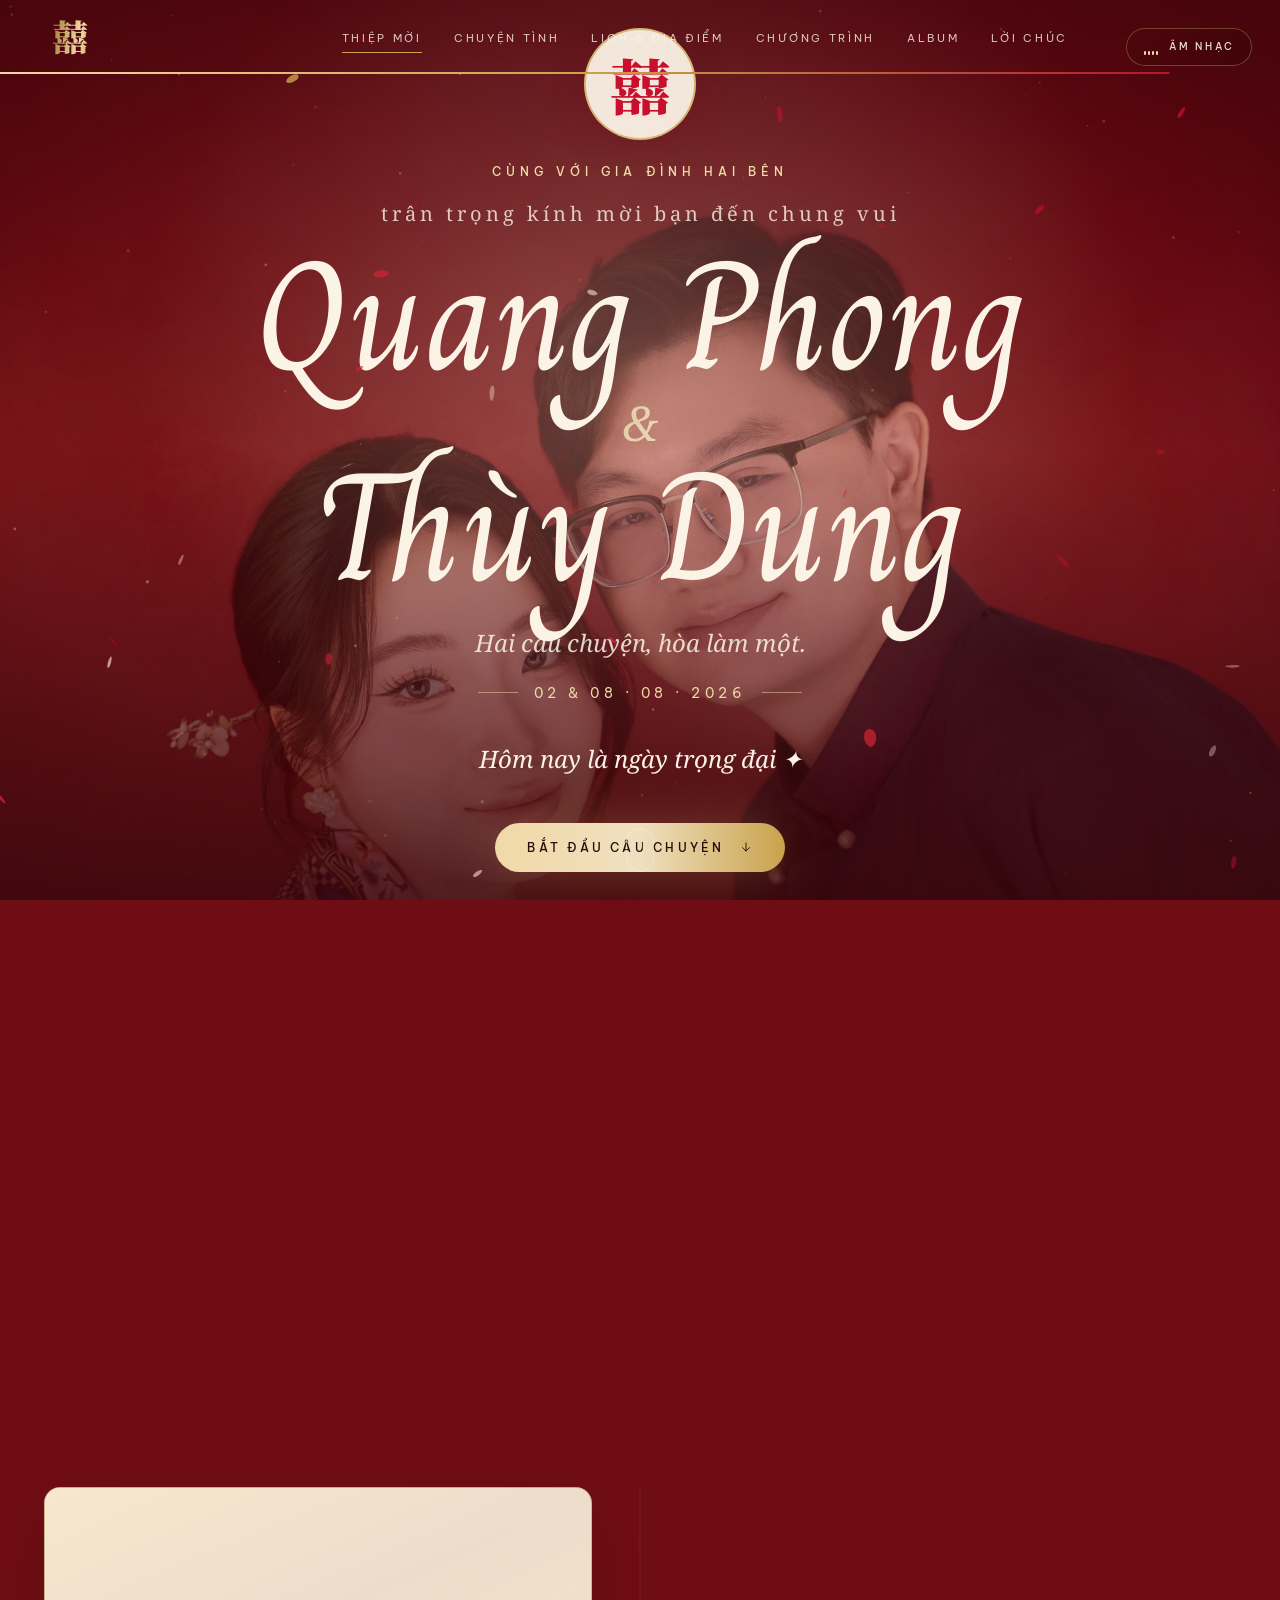
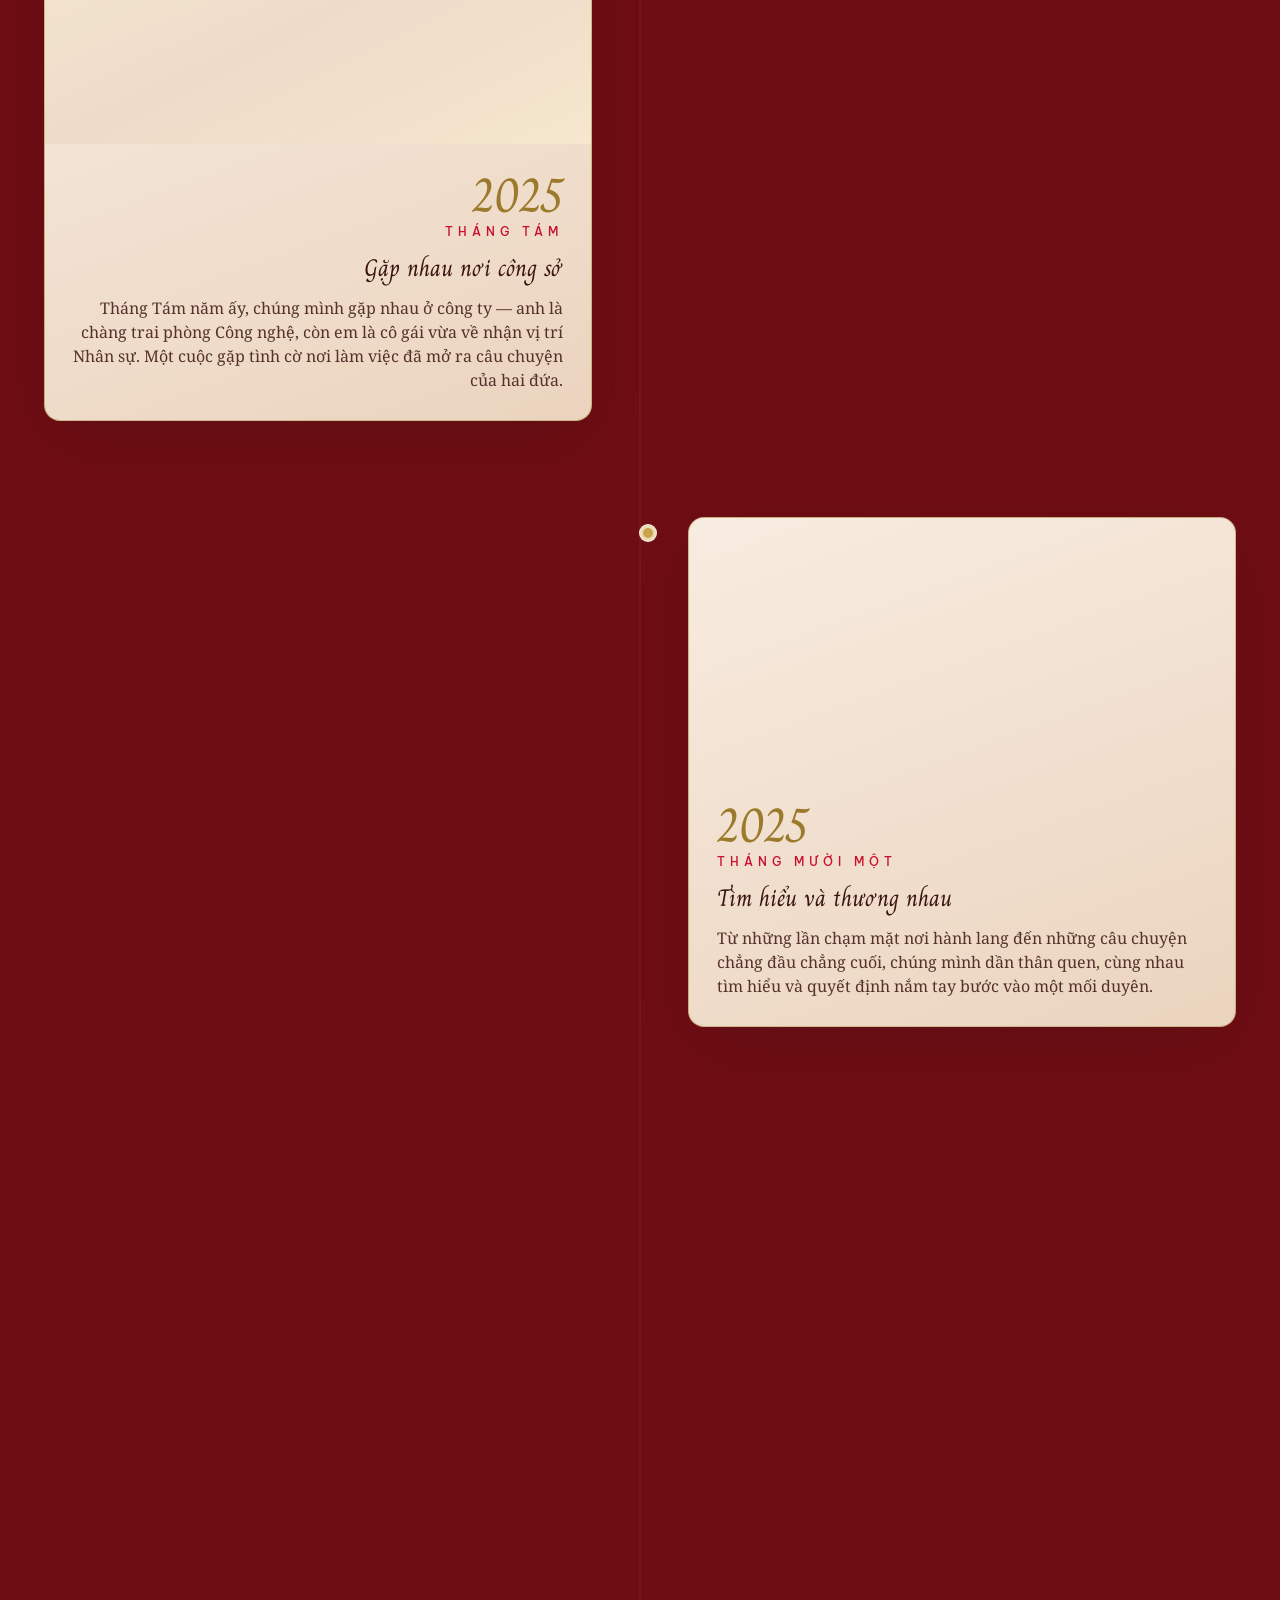
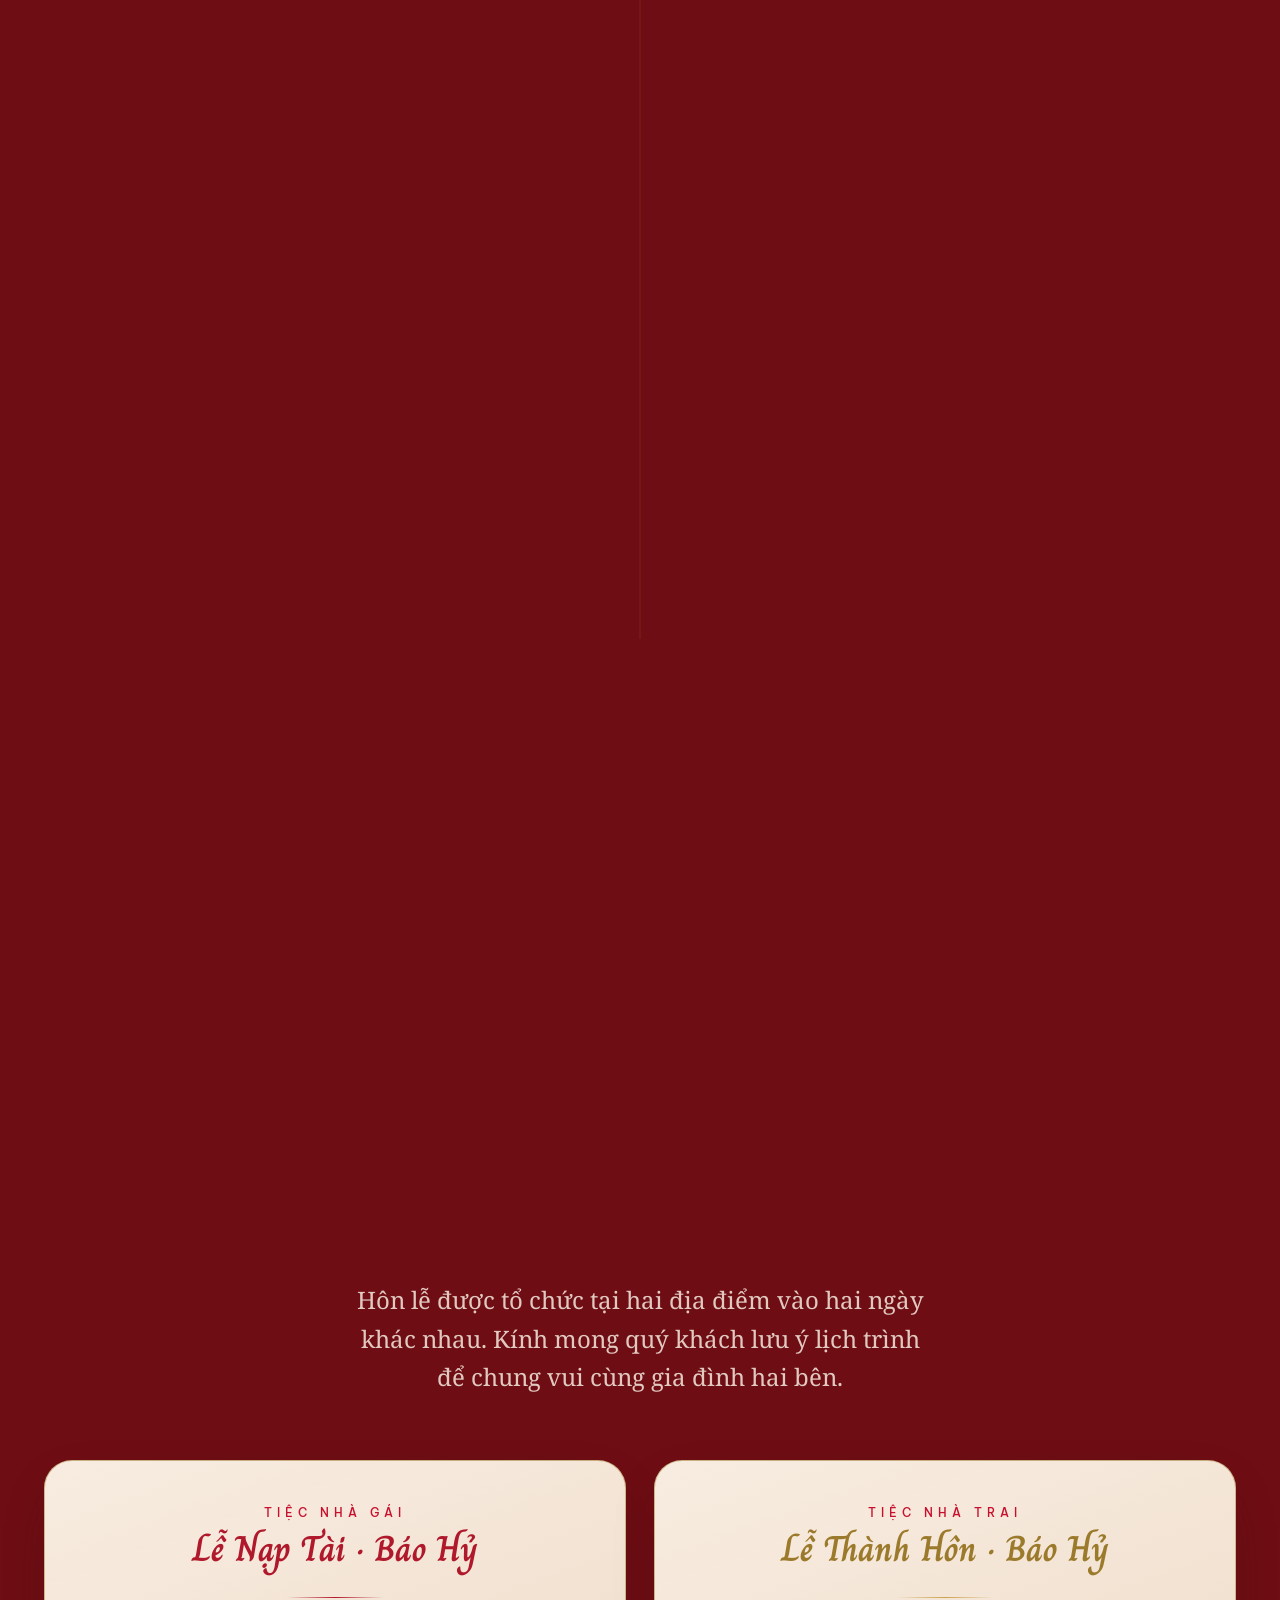
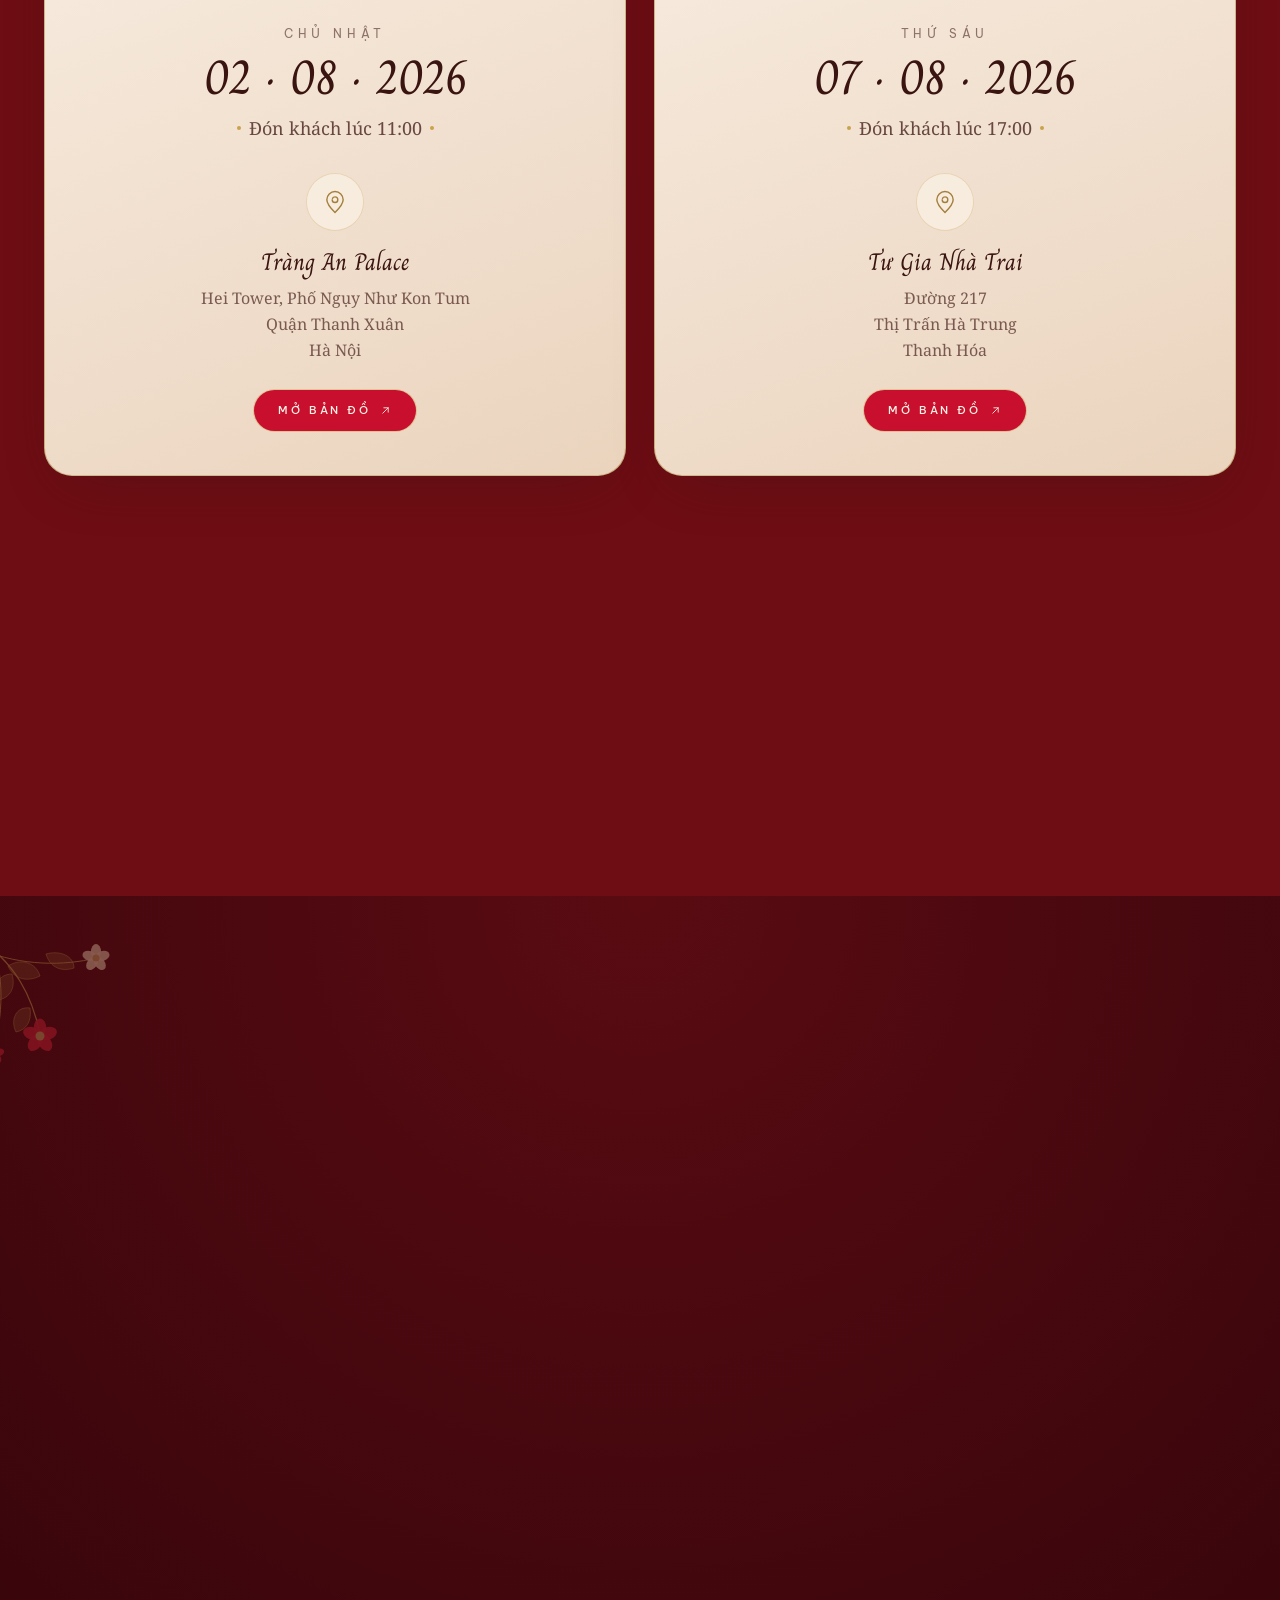
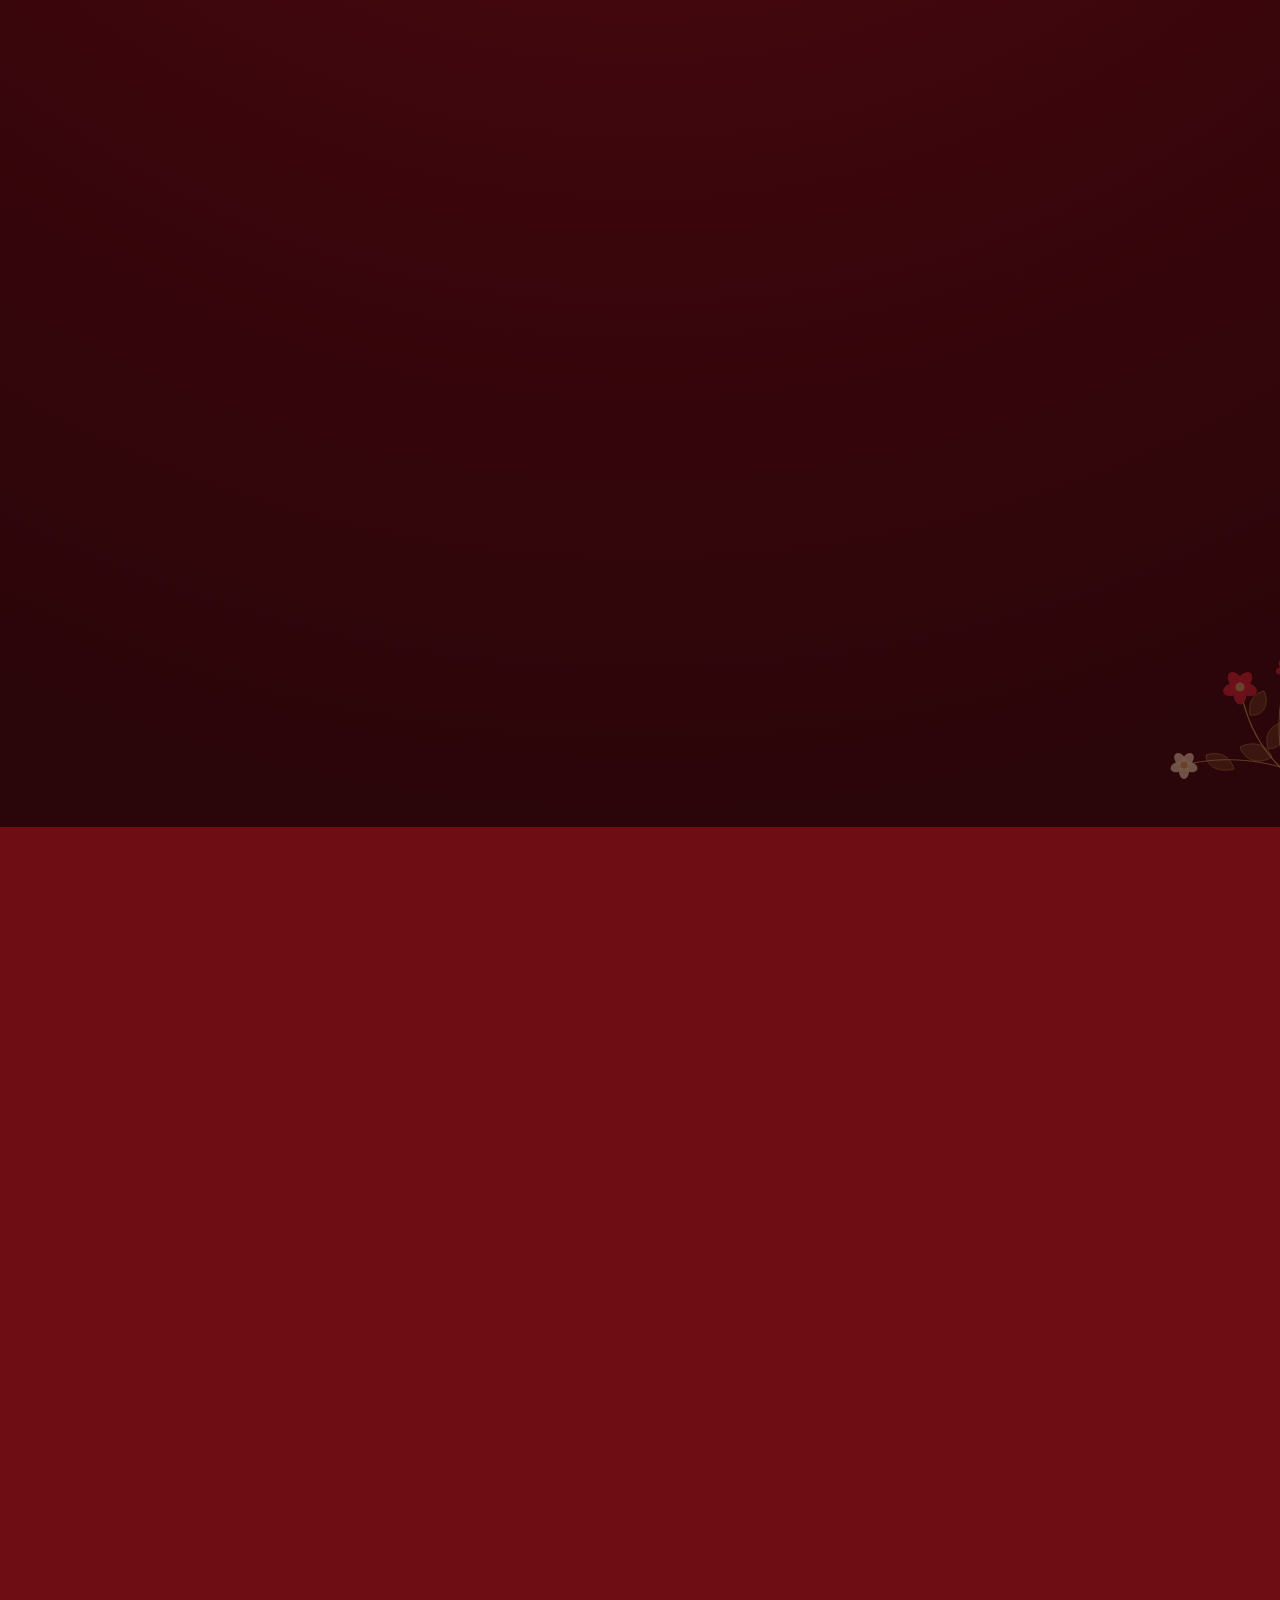
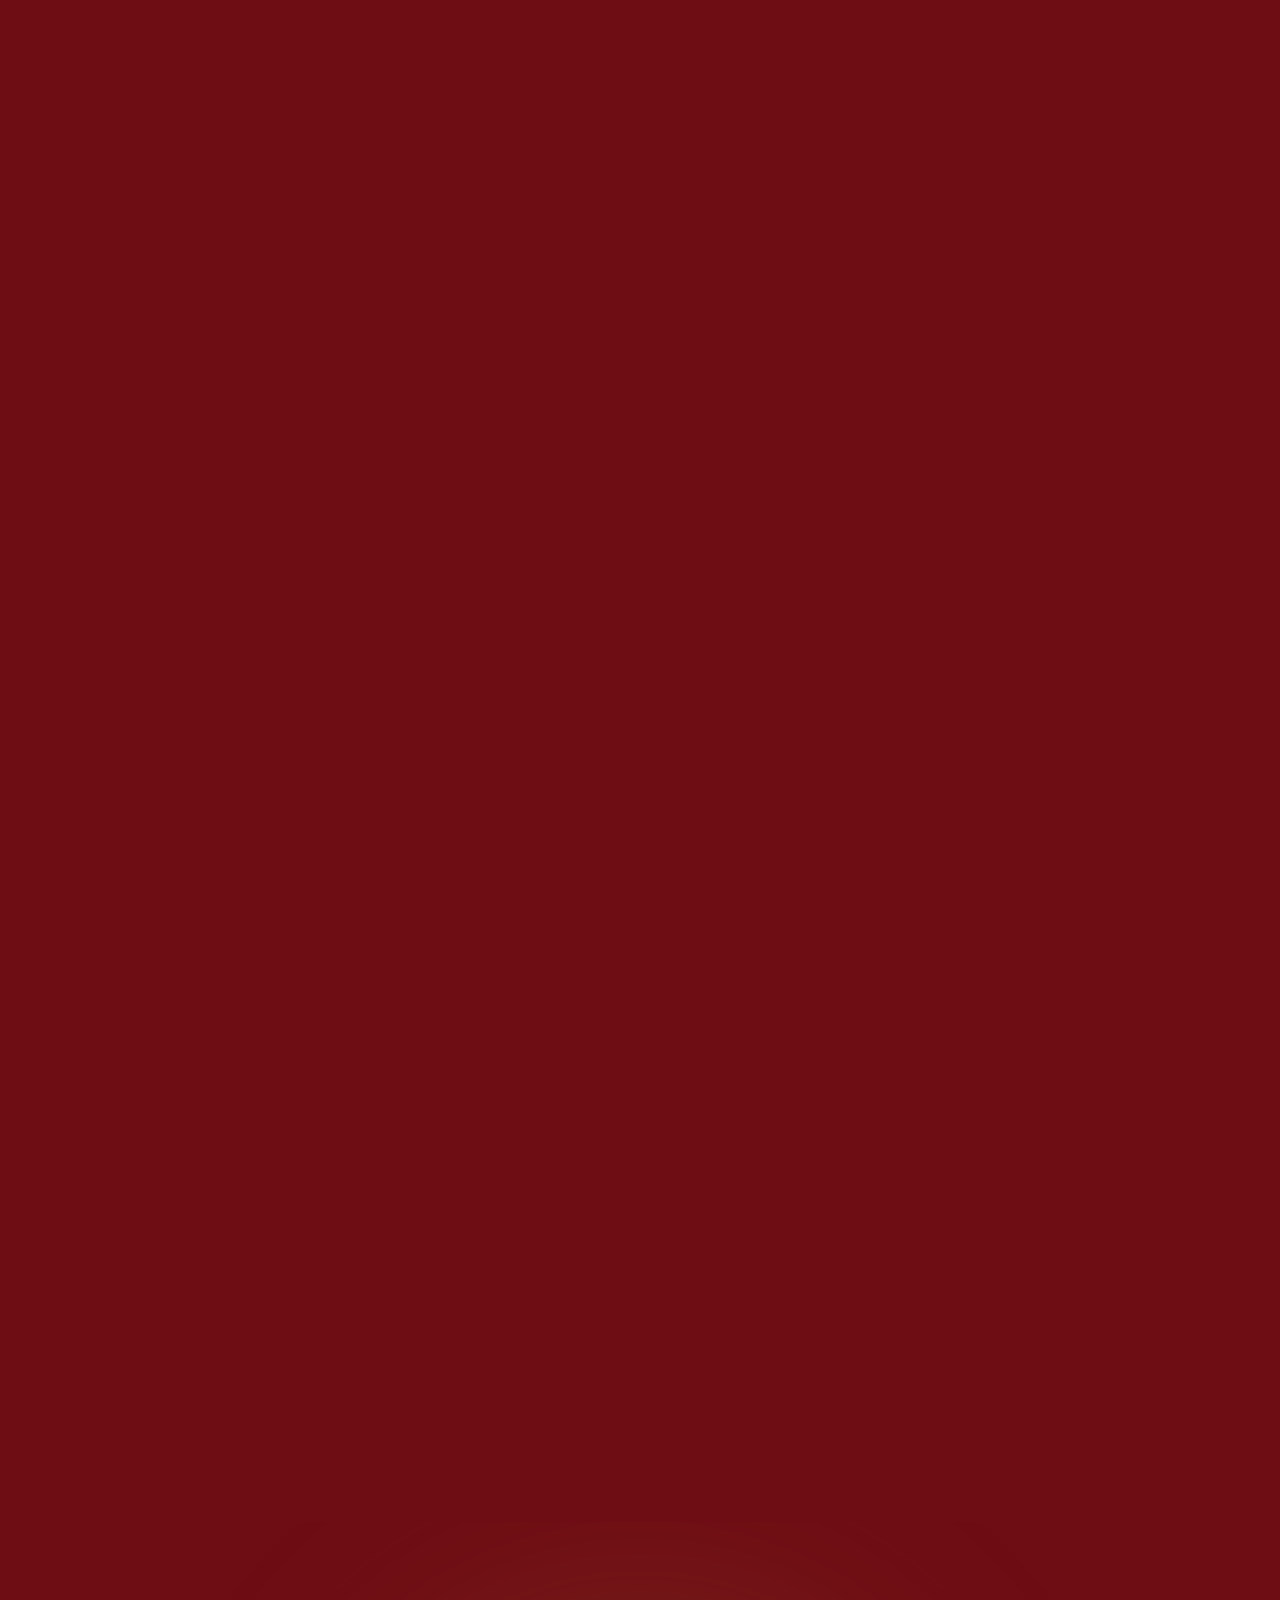
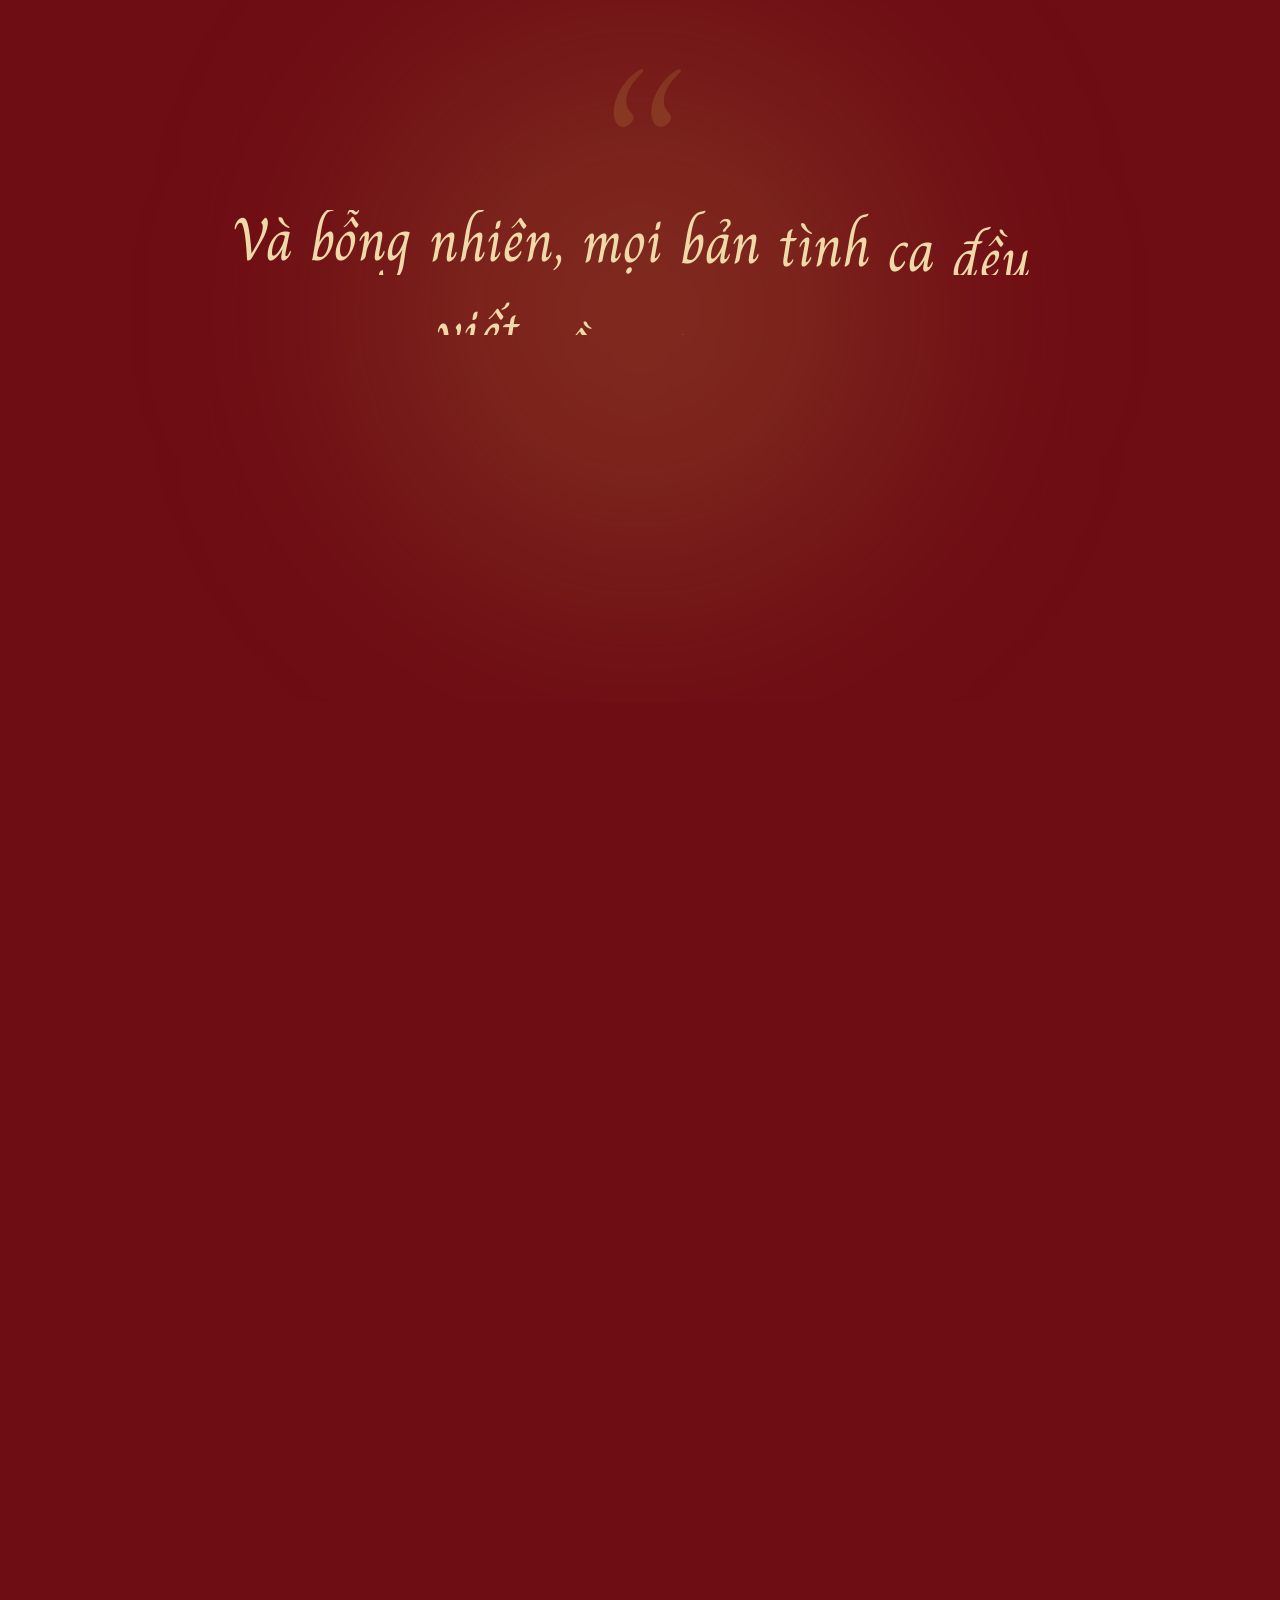
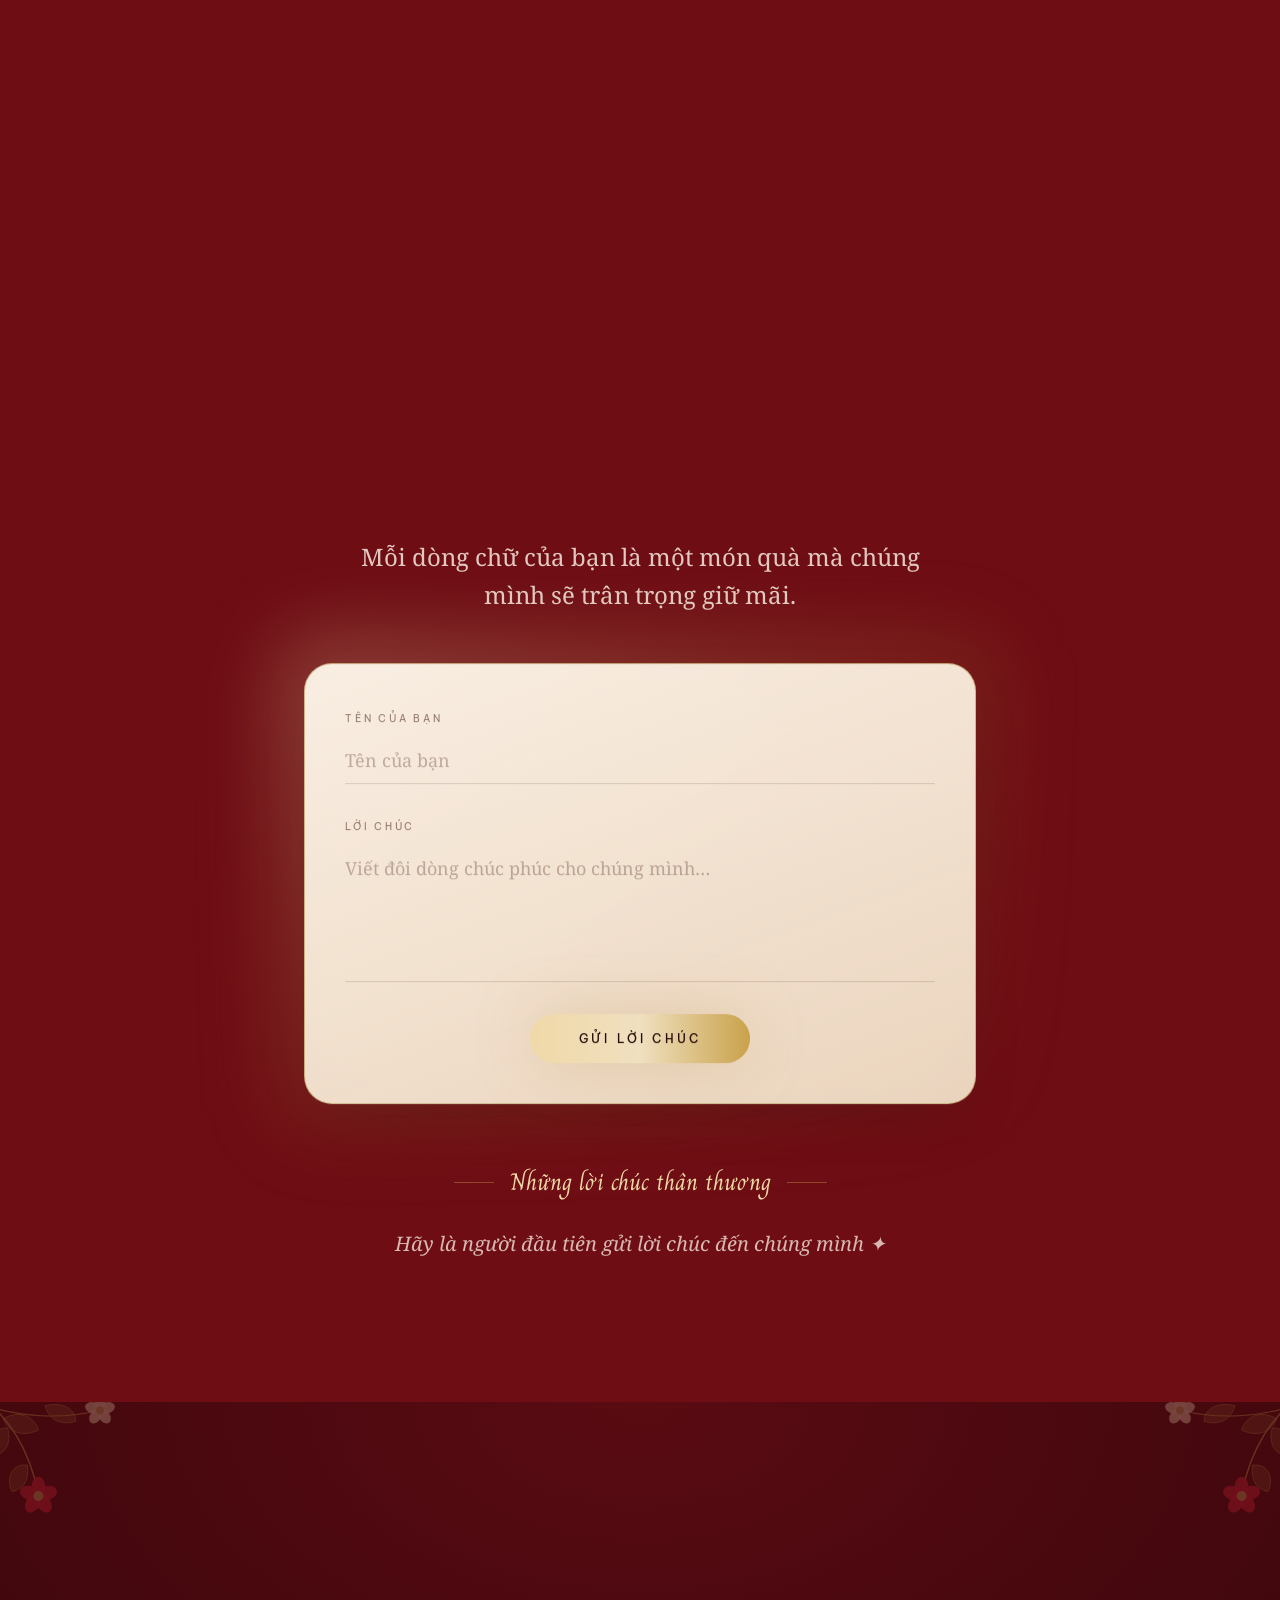
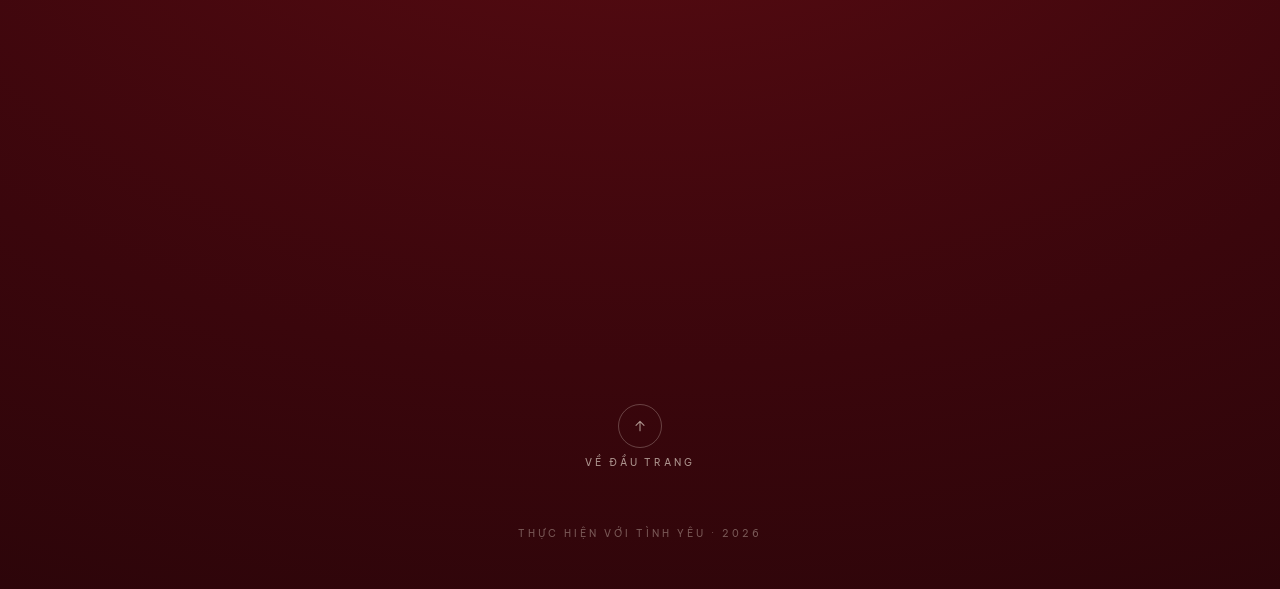
==== commit db19a58a: "Tự động phát nhạc nền khi mở thiệp - useAmbientAudio: thêm tuỳ chọn autoplay. Thử play ngay khi tải;" ====
--- a/wedding-asian/index.html
+++ b/wedding-asian/index.html
@@ -29,7 +29,7 @@
       href="https://fonts.googleapis.com/css2?family=Noto+Serif+SC:wght@700;900&display=swap&text=%E5%9B%8D"
       rel="stylesheet"
     />
-    <script type="module" crossorigin src="/wedding-asian/assets/index-BCiQMamb.js"></script>
+    <script type="module" crossorigin src="/wedding-asian/assets/index-C7rmhus6.js"></script>
     <link rel="modulepreload" crossorigin href="/wedding-asian/assets/motion-DZY5aCm1.js">
     <link rel="modulepreload" crossorigin href="/wedding-asian/assets/smooth-DLBqpWjo.js">
     <link rel="stylesheet" crossorigin href="/wedding-asian/assets/index-C7O5xEto.css">
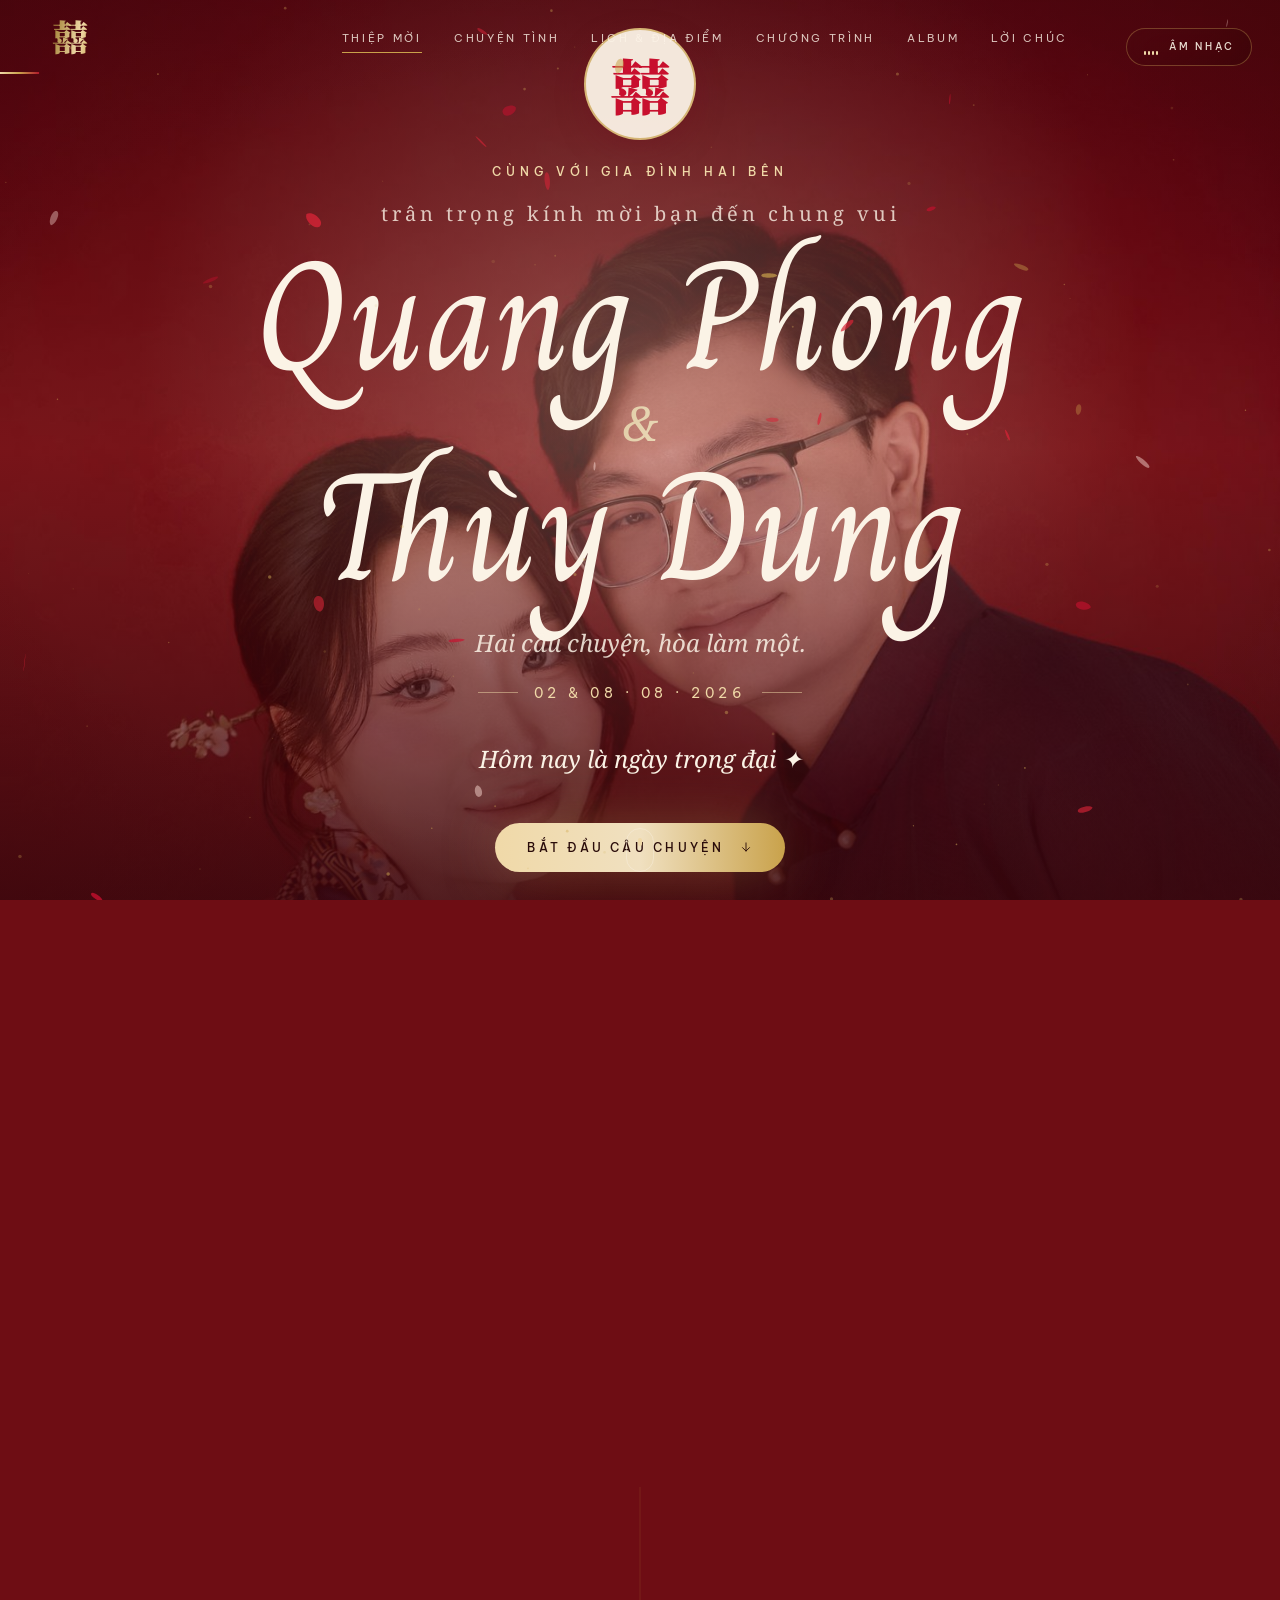
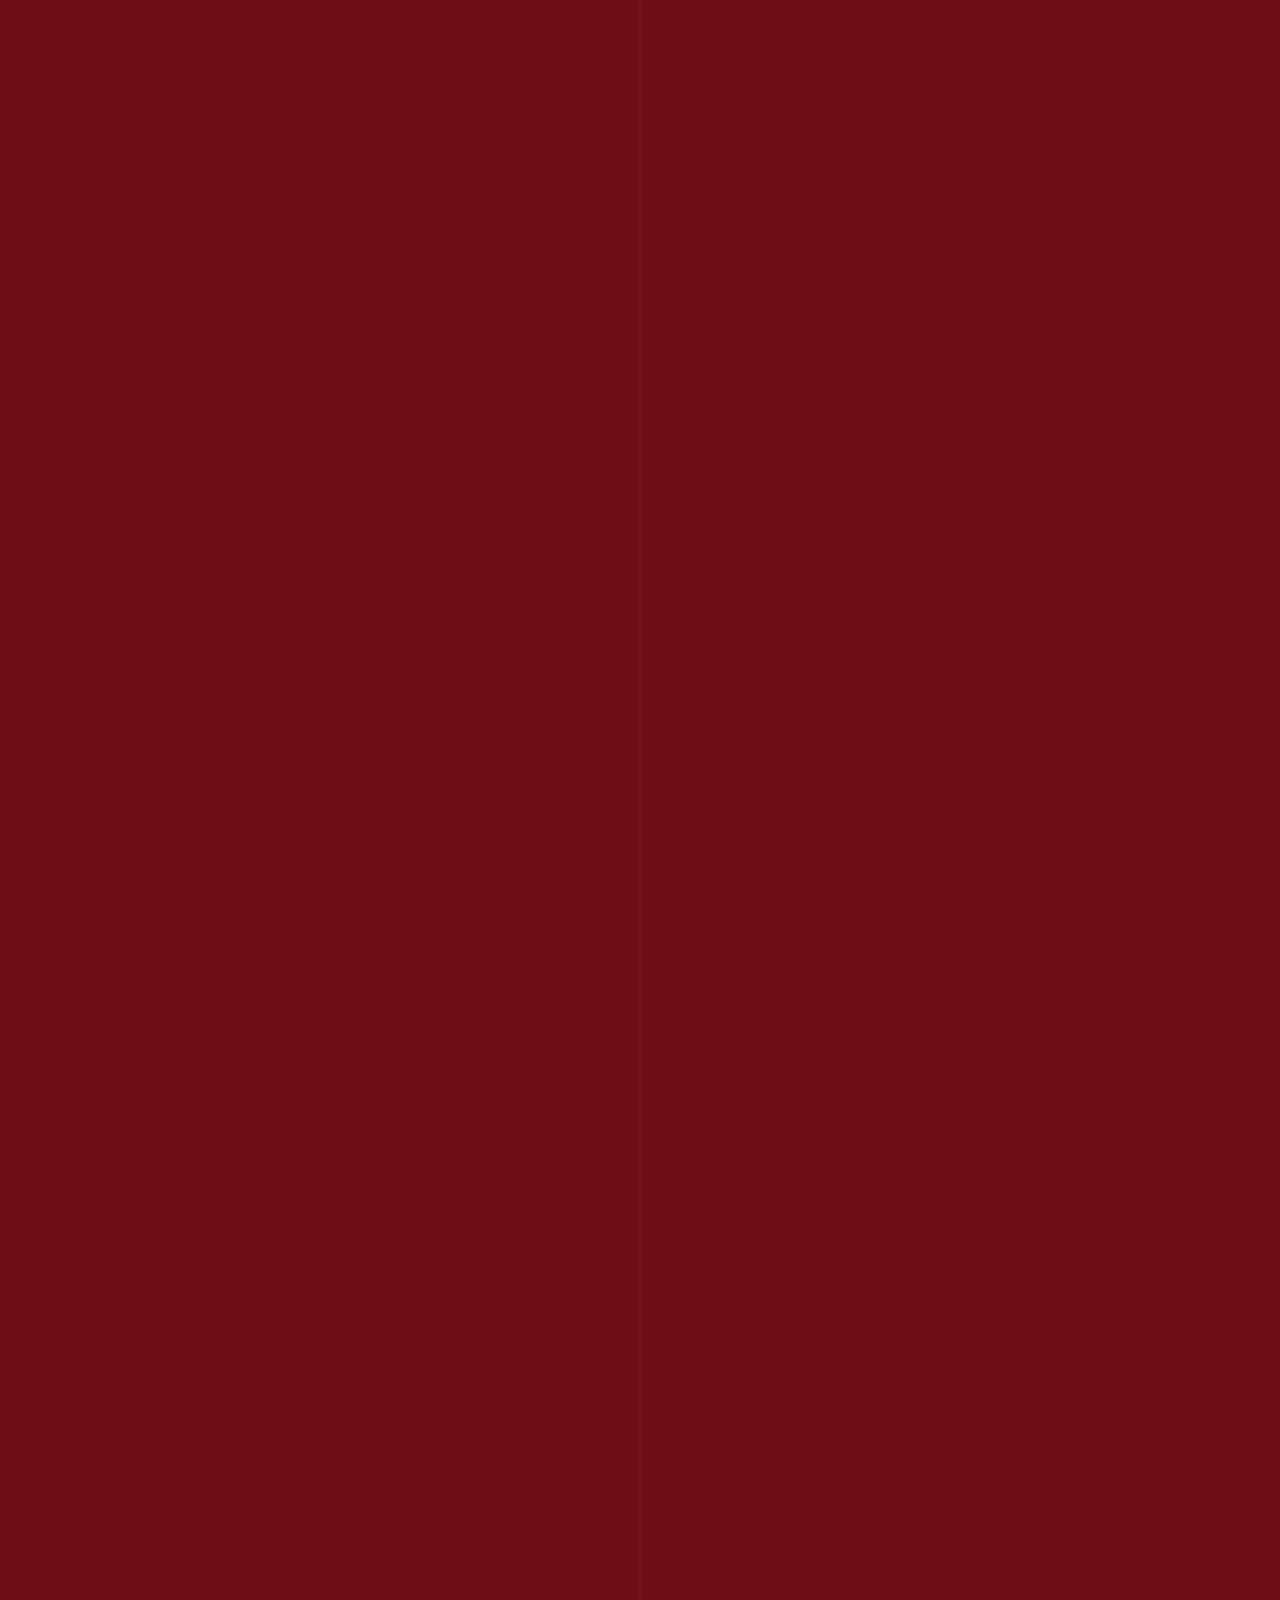
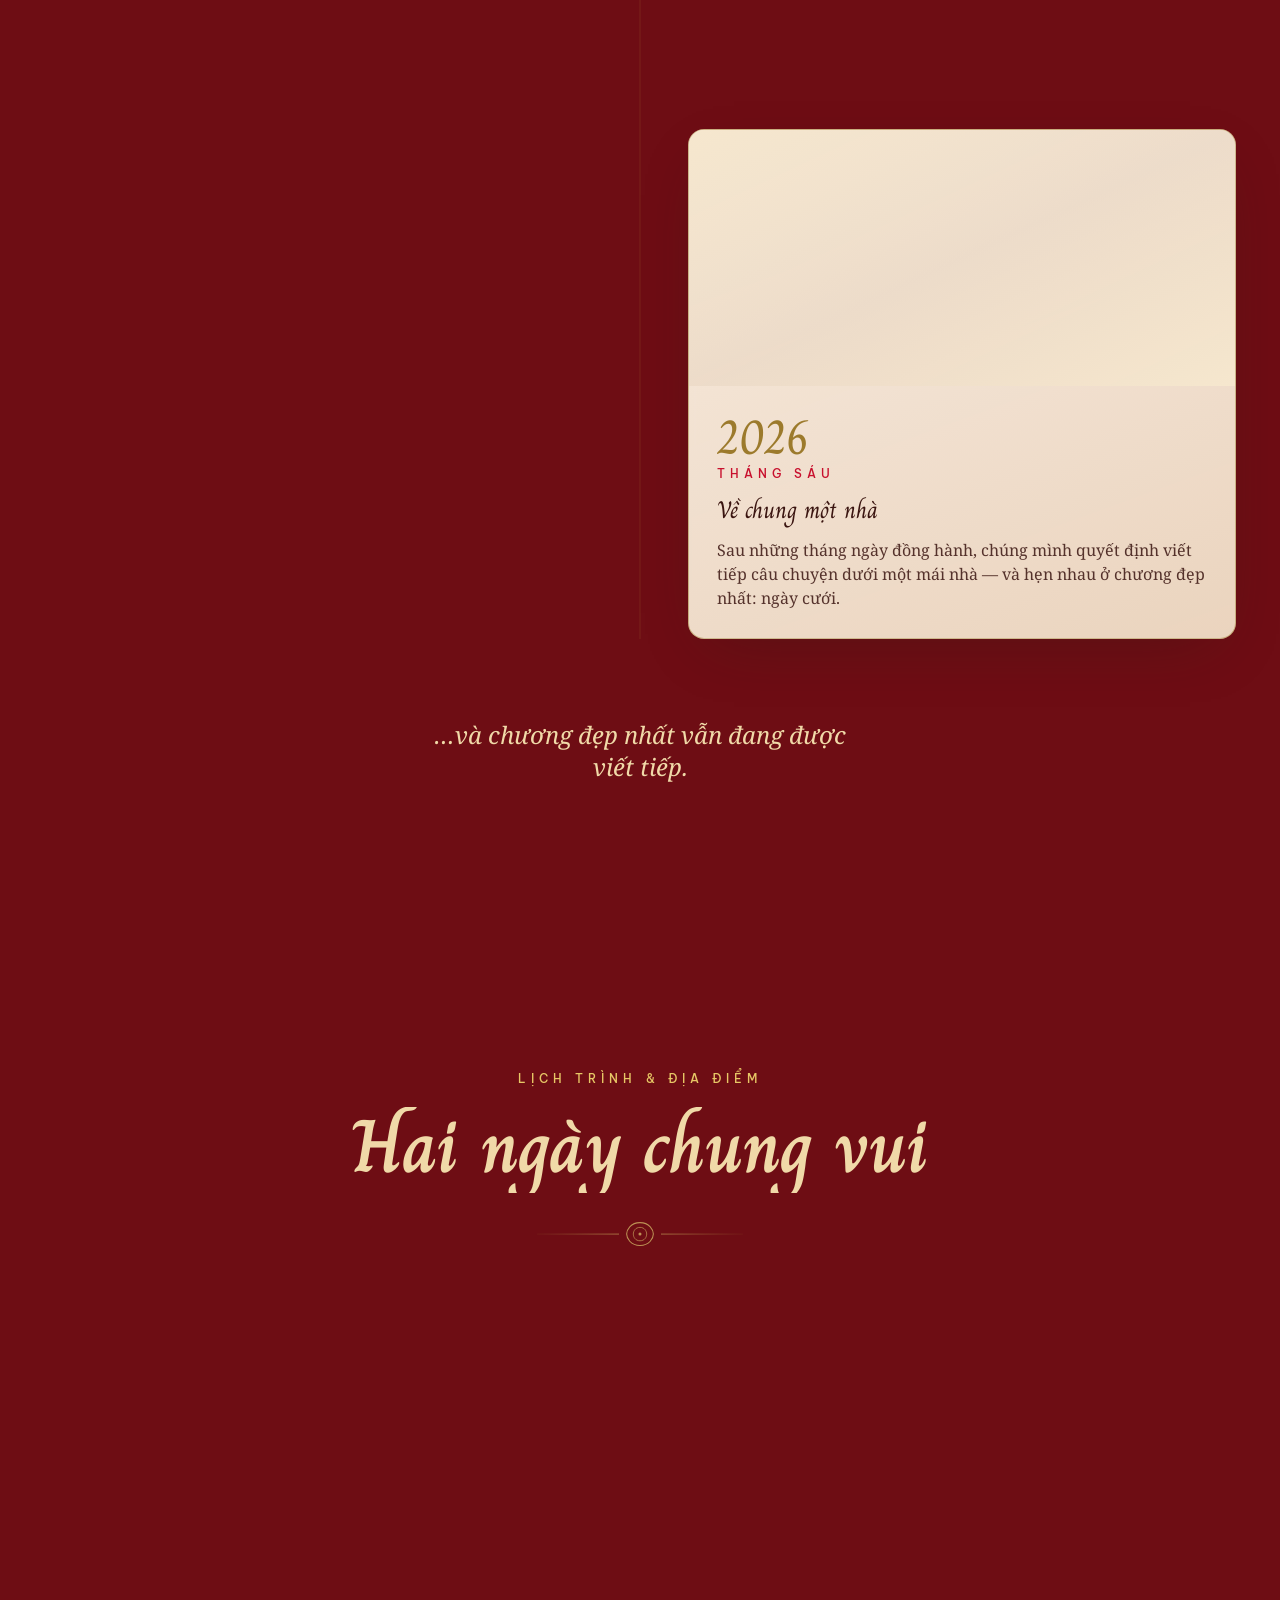
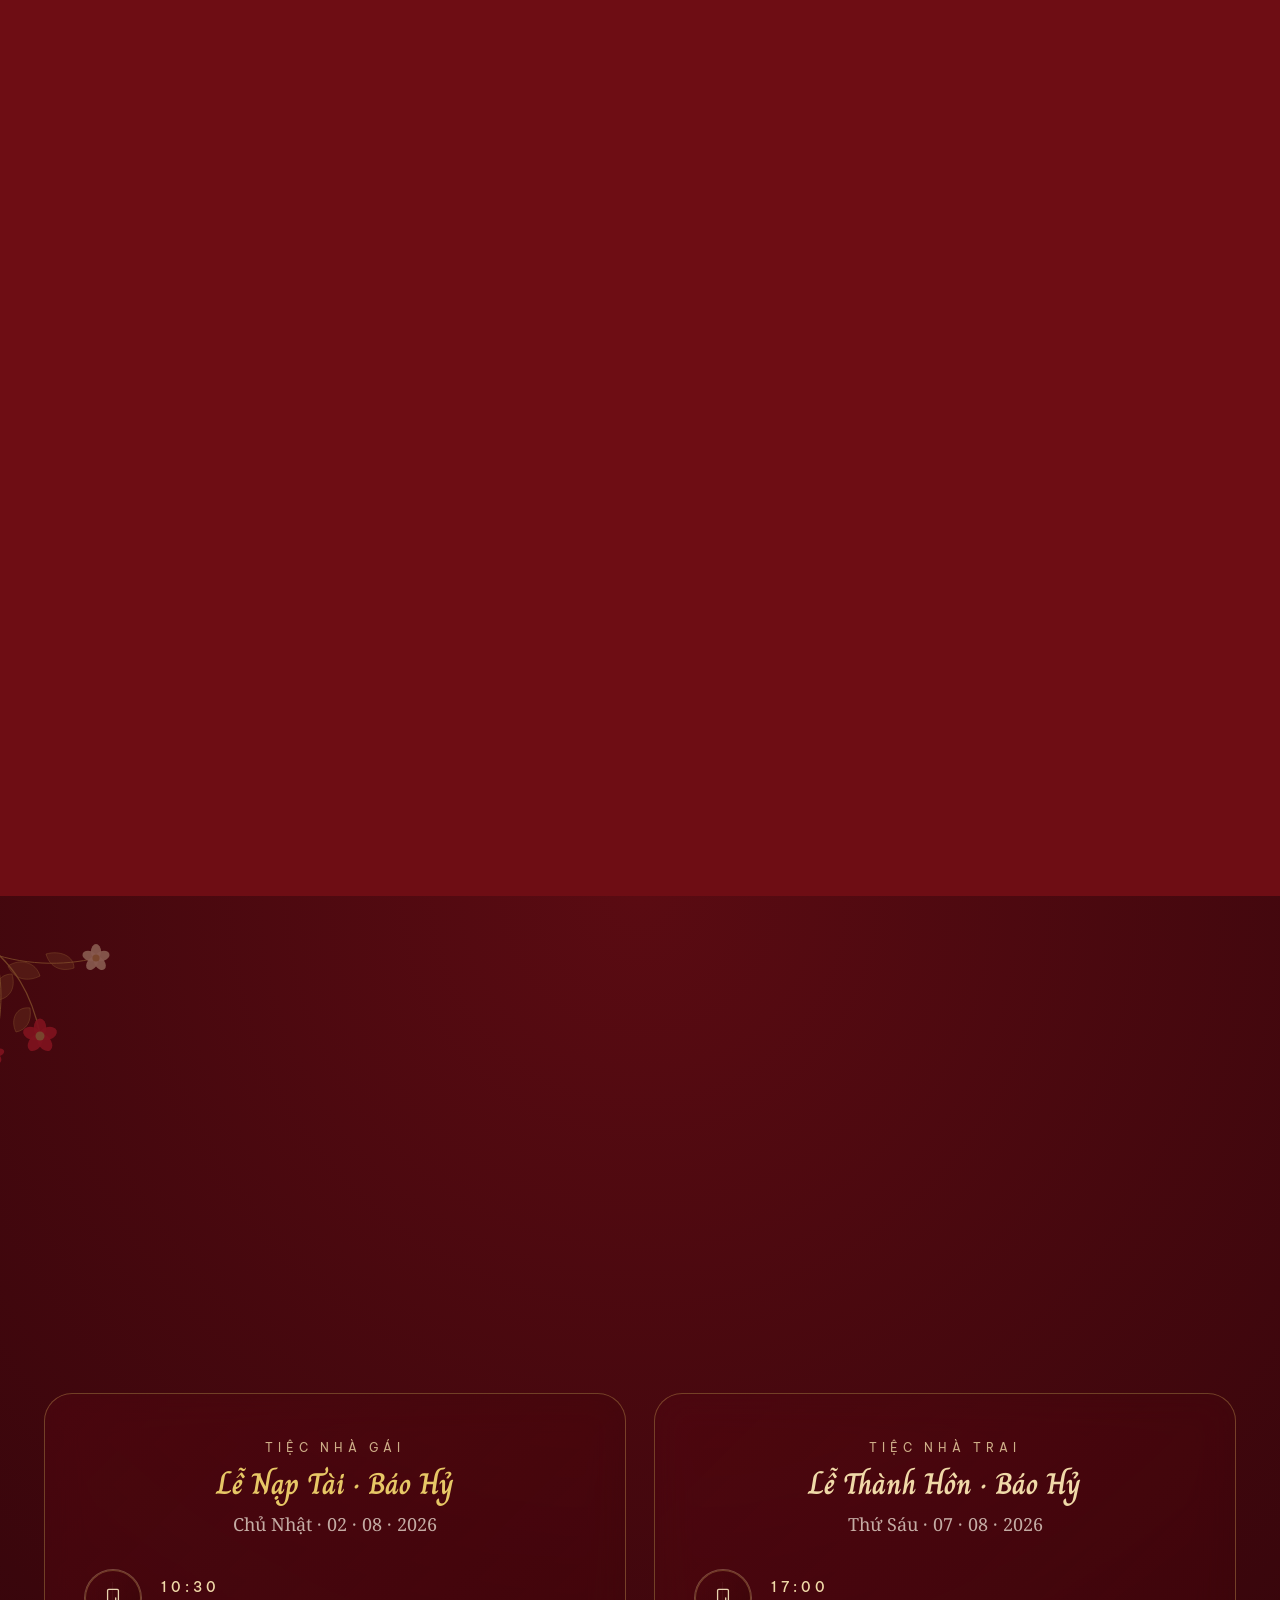
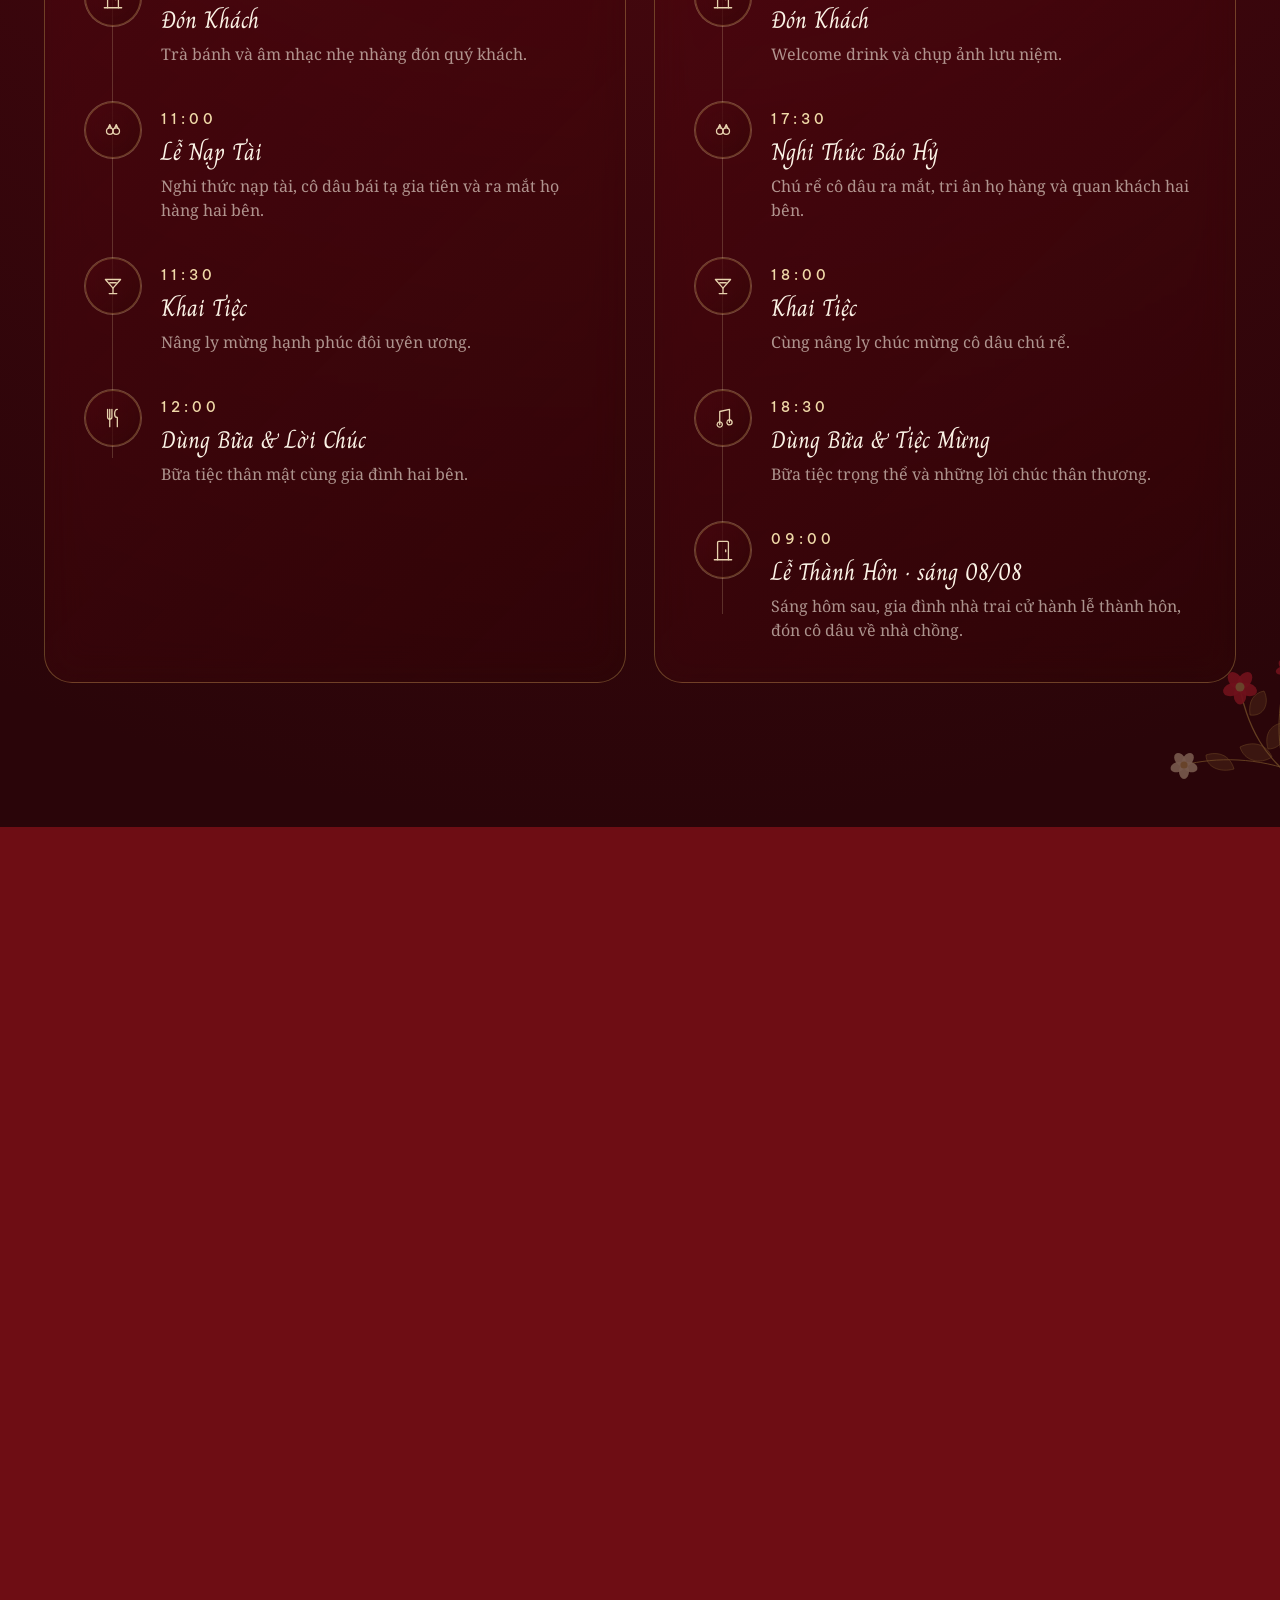
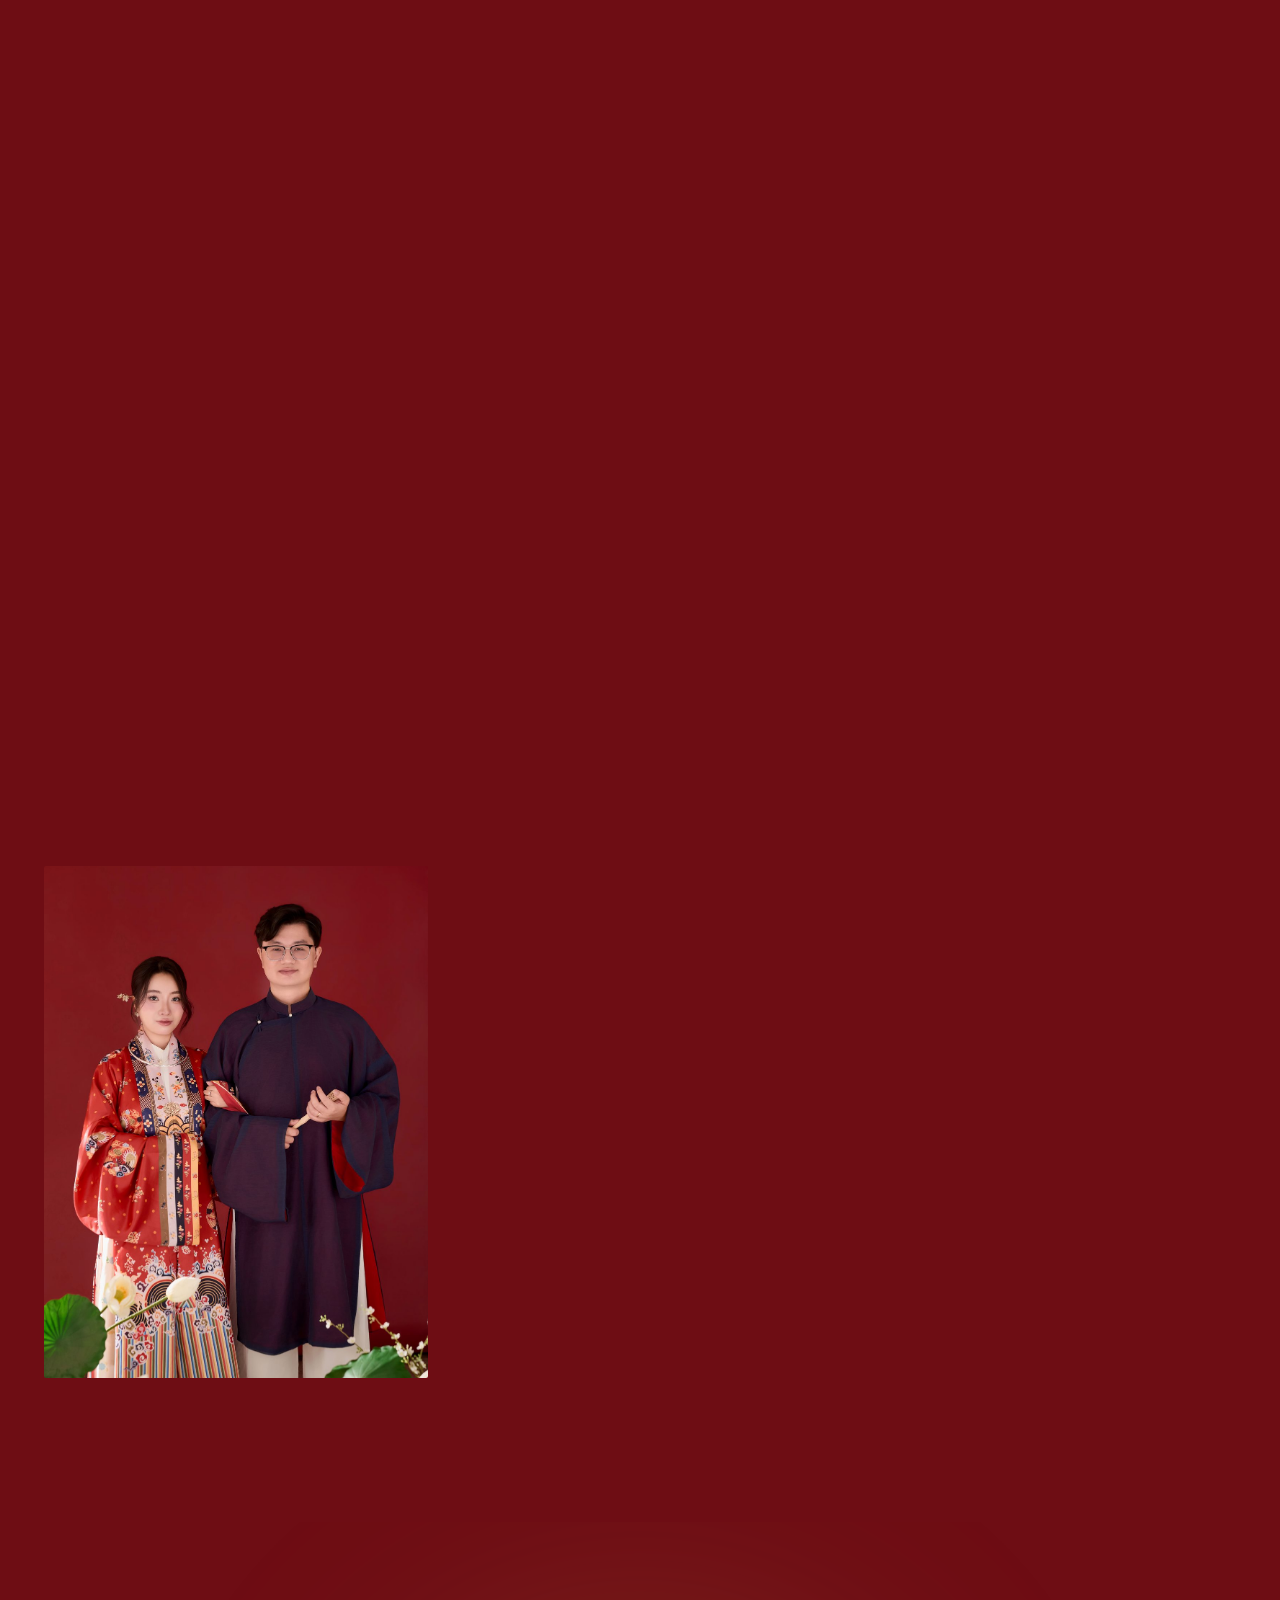
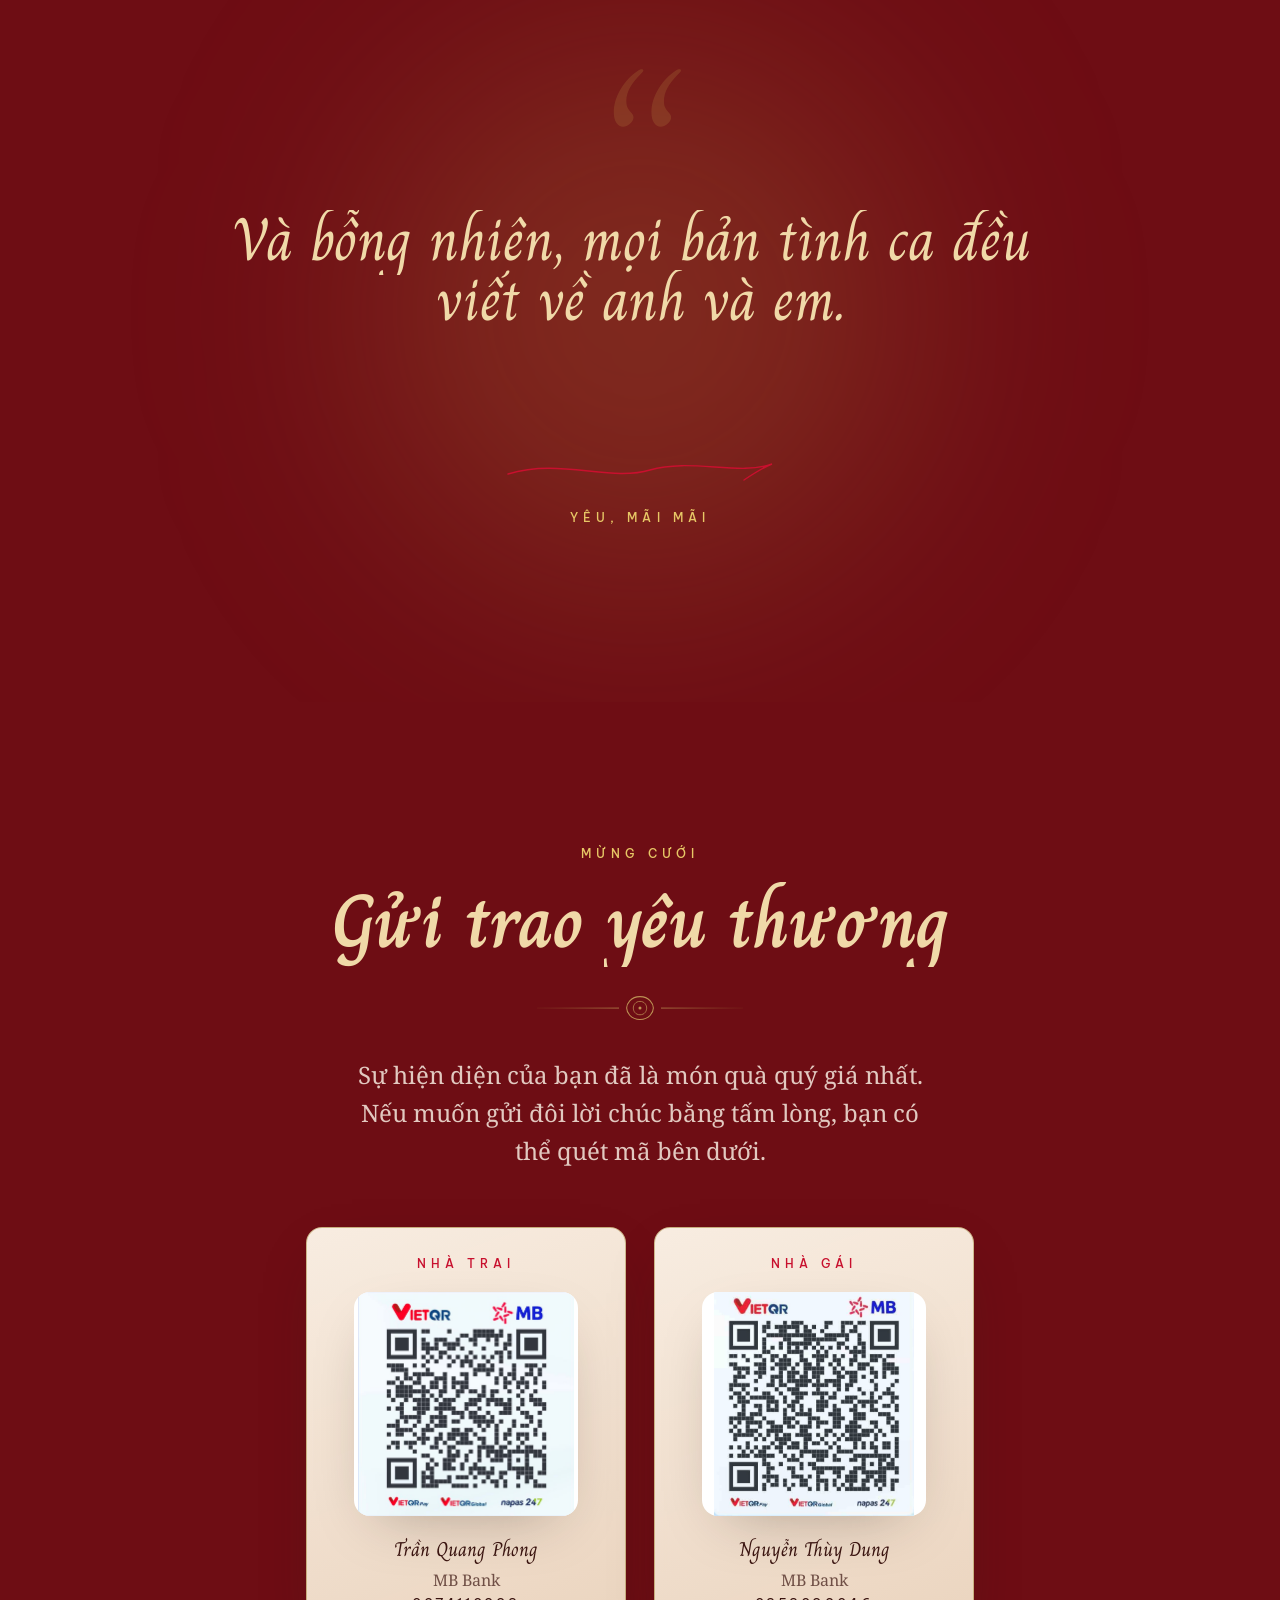
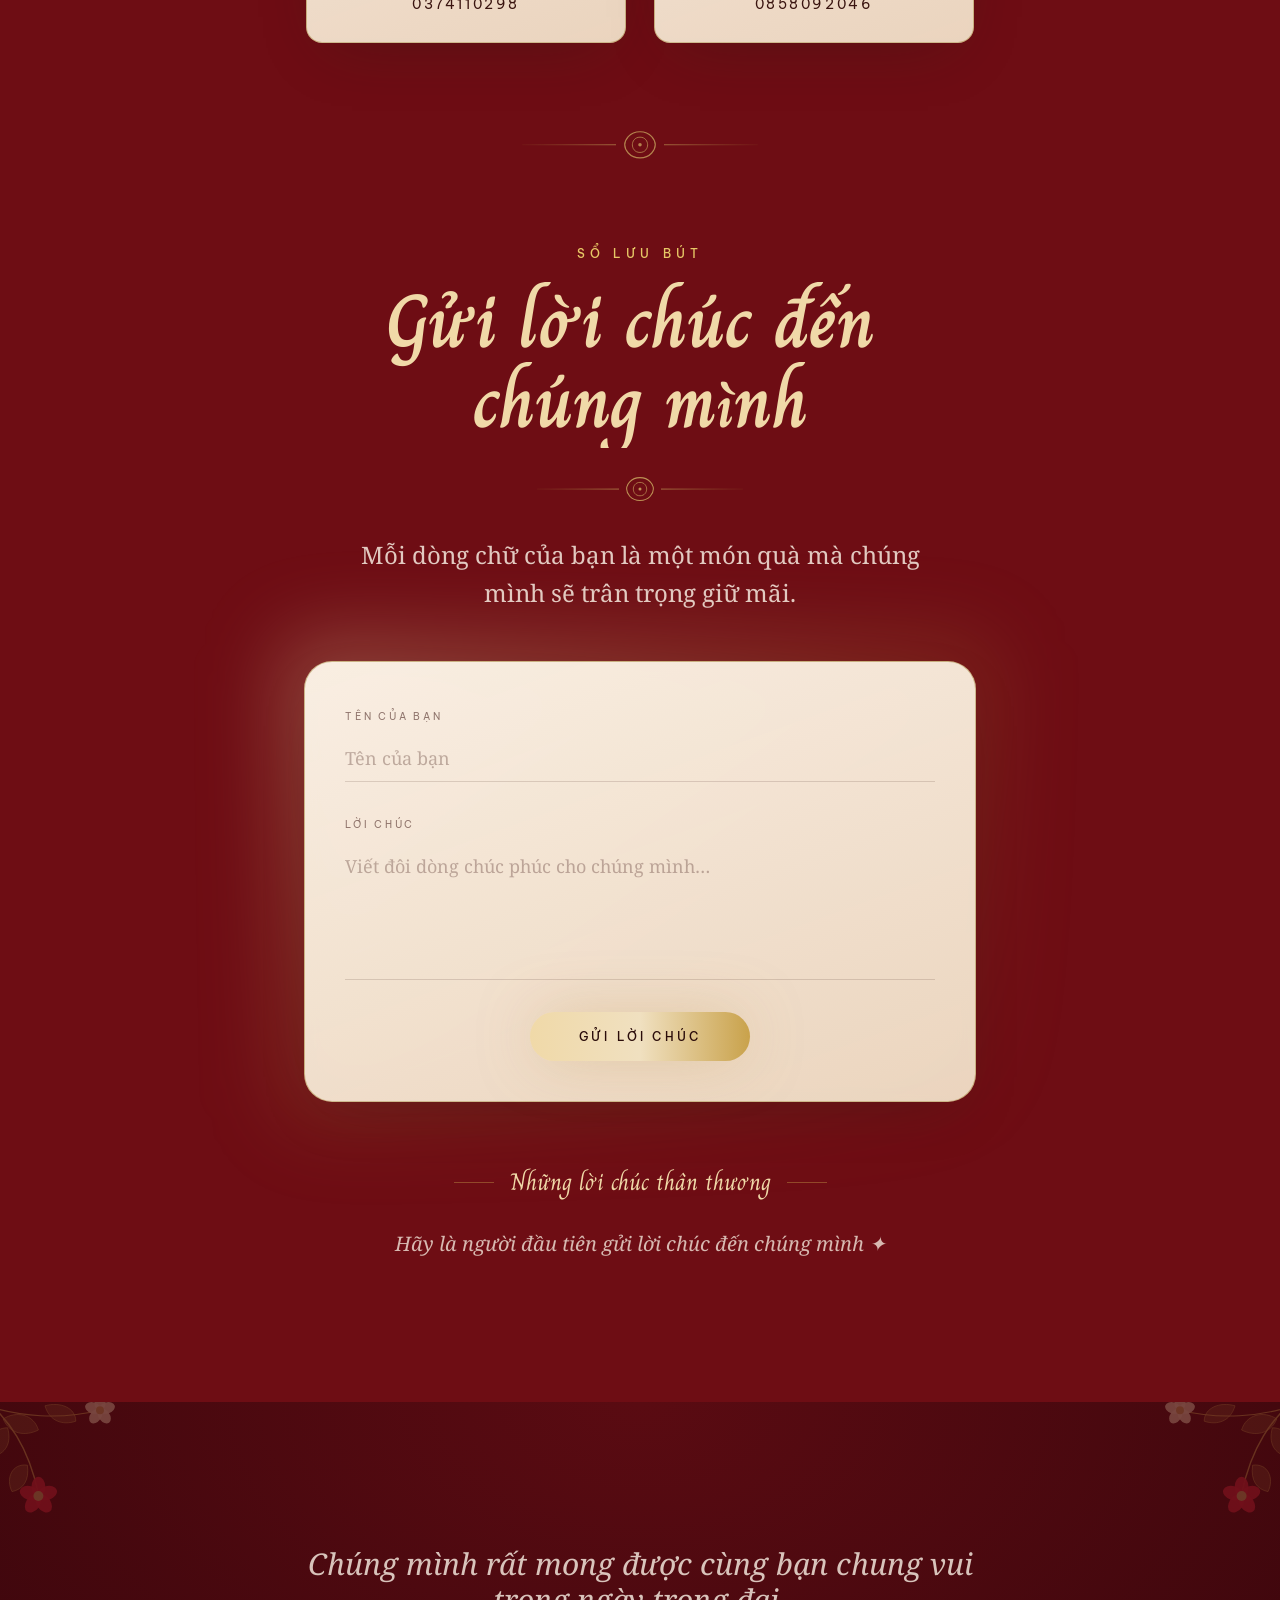
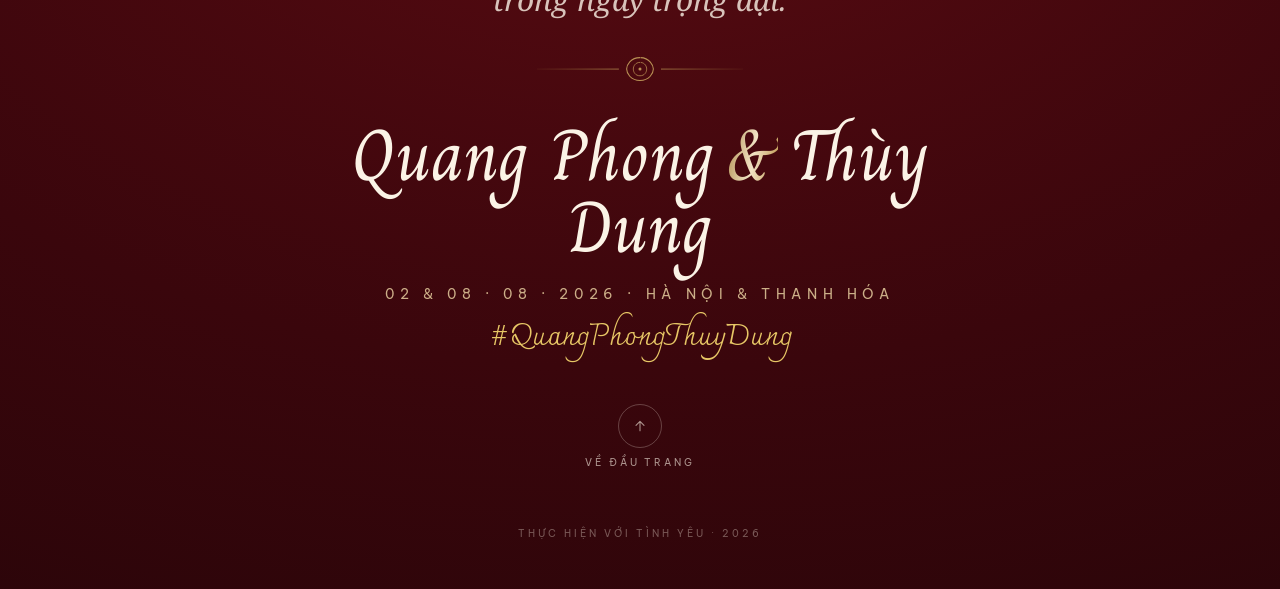
==== commit 77397b71: "Đổi giờ đón khách 02/08 từ 10:00 thành 10:30 - Mục 'Đón Khách' buổi tiệc nhà gái (02/08): 10:00 -> 1" ====
--- a/wedding-asian/index.html
+++ b/wedding-asian/index.html
@@ -29,7 +29,7 @@
       href="https://fonts.googleapis.com/css2?family=Noto+Serif+SC:wght@700;900&display=swap&text=%E5%9B%8D"
       rel="stylesheet"
     />
-    <script type="module" crossorigin src="/wedding-asian/assets/index-C7rmhus6.js"></script>
+    <script type="module" crossorigin src="/wedding-asian/assets/index-DTlCR0-g.js"></script>
     <link rel="modulepreload" crossorigin href="/wedding-asian/assets/motion-DZY5aCm1.js">
     <link rel="modulepreload" crossorigin href="/wedding-asian/assets/smooth-DLBqpWjo.js">
     <link rel="stylesheet" crossorigin href="/wedding-asian/assets/index-C7O5xEto.css">
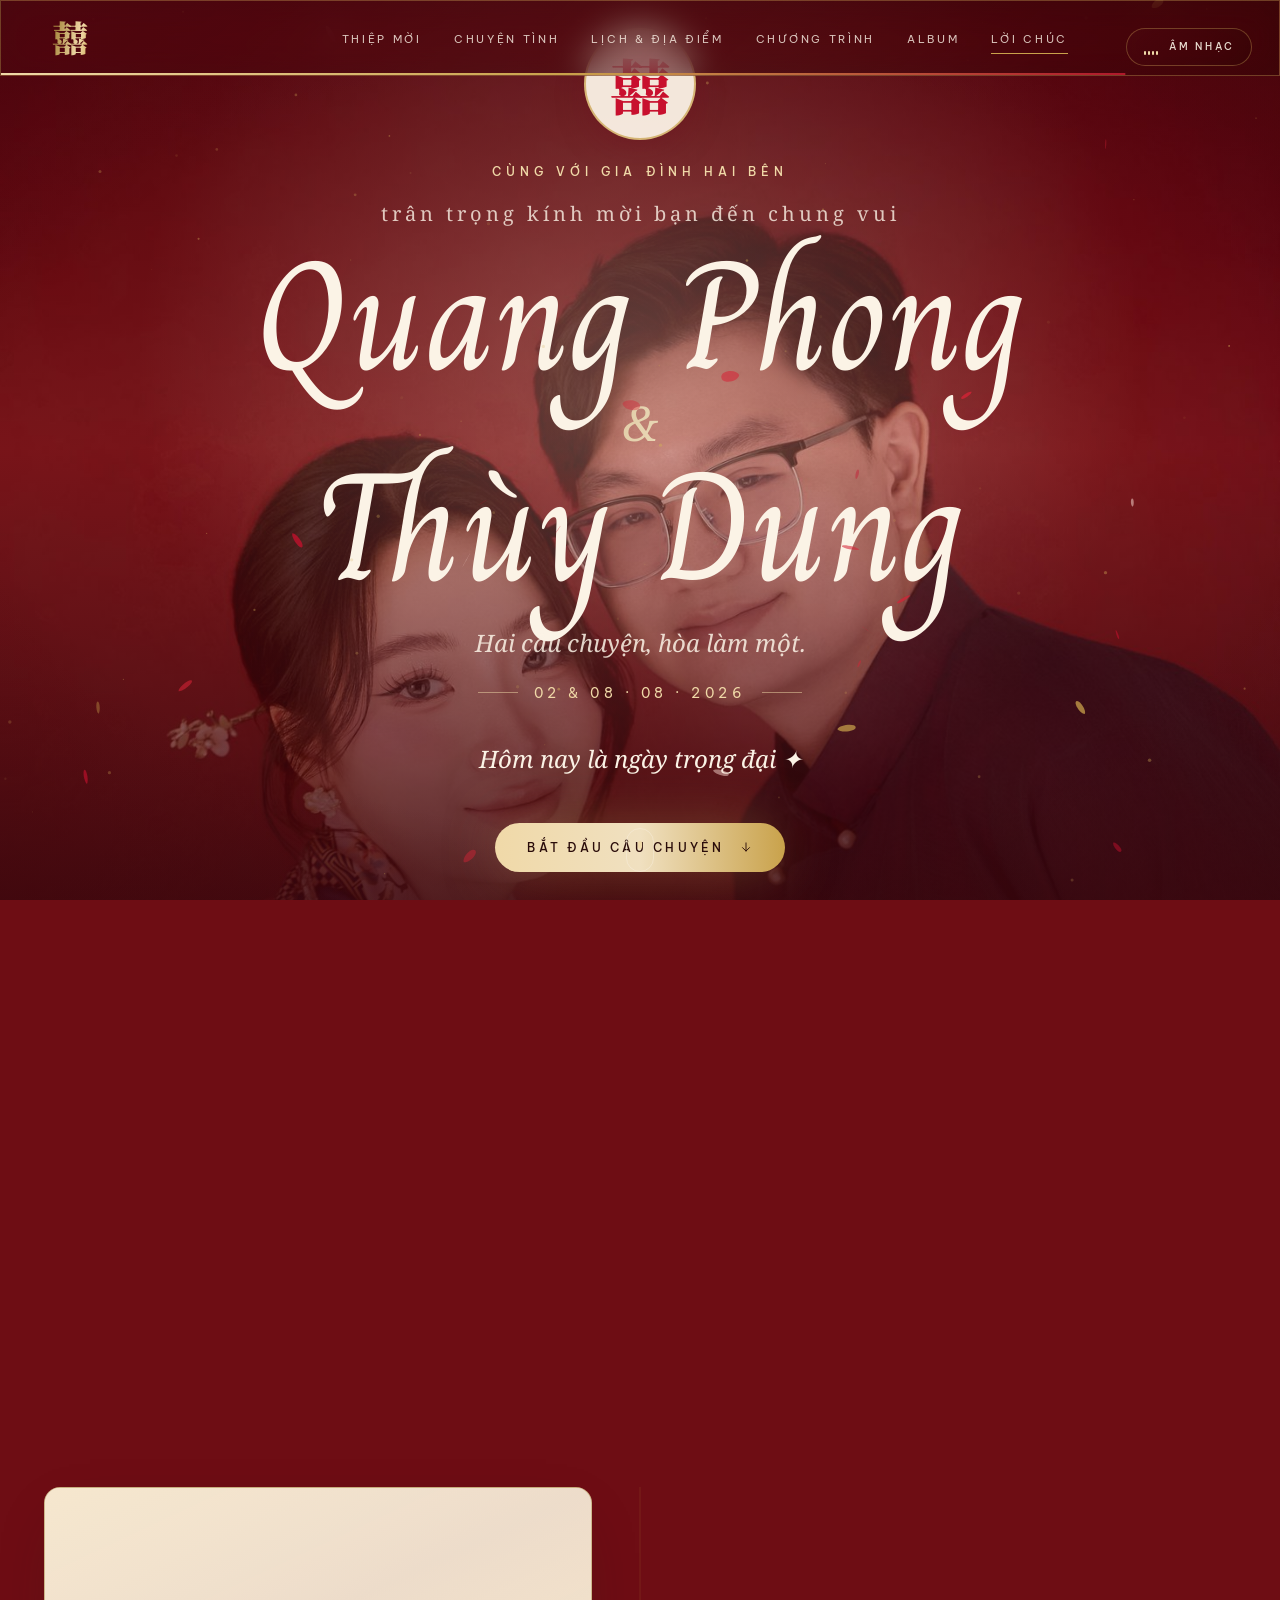
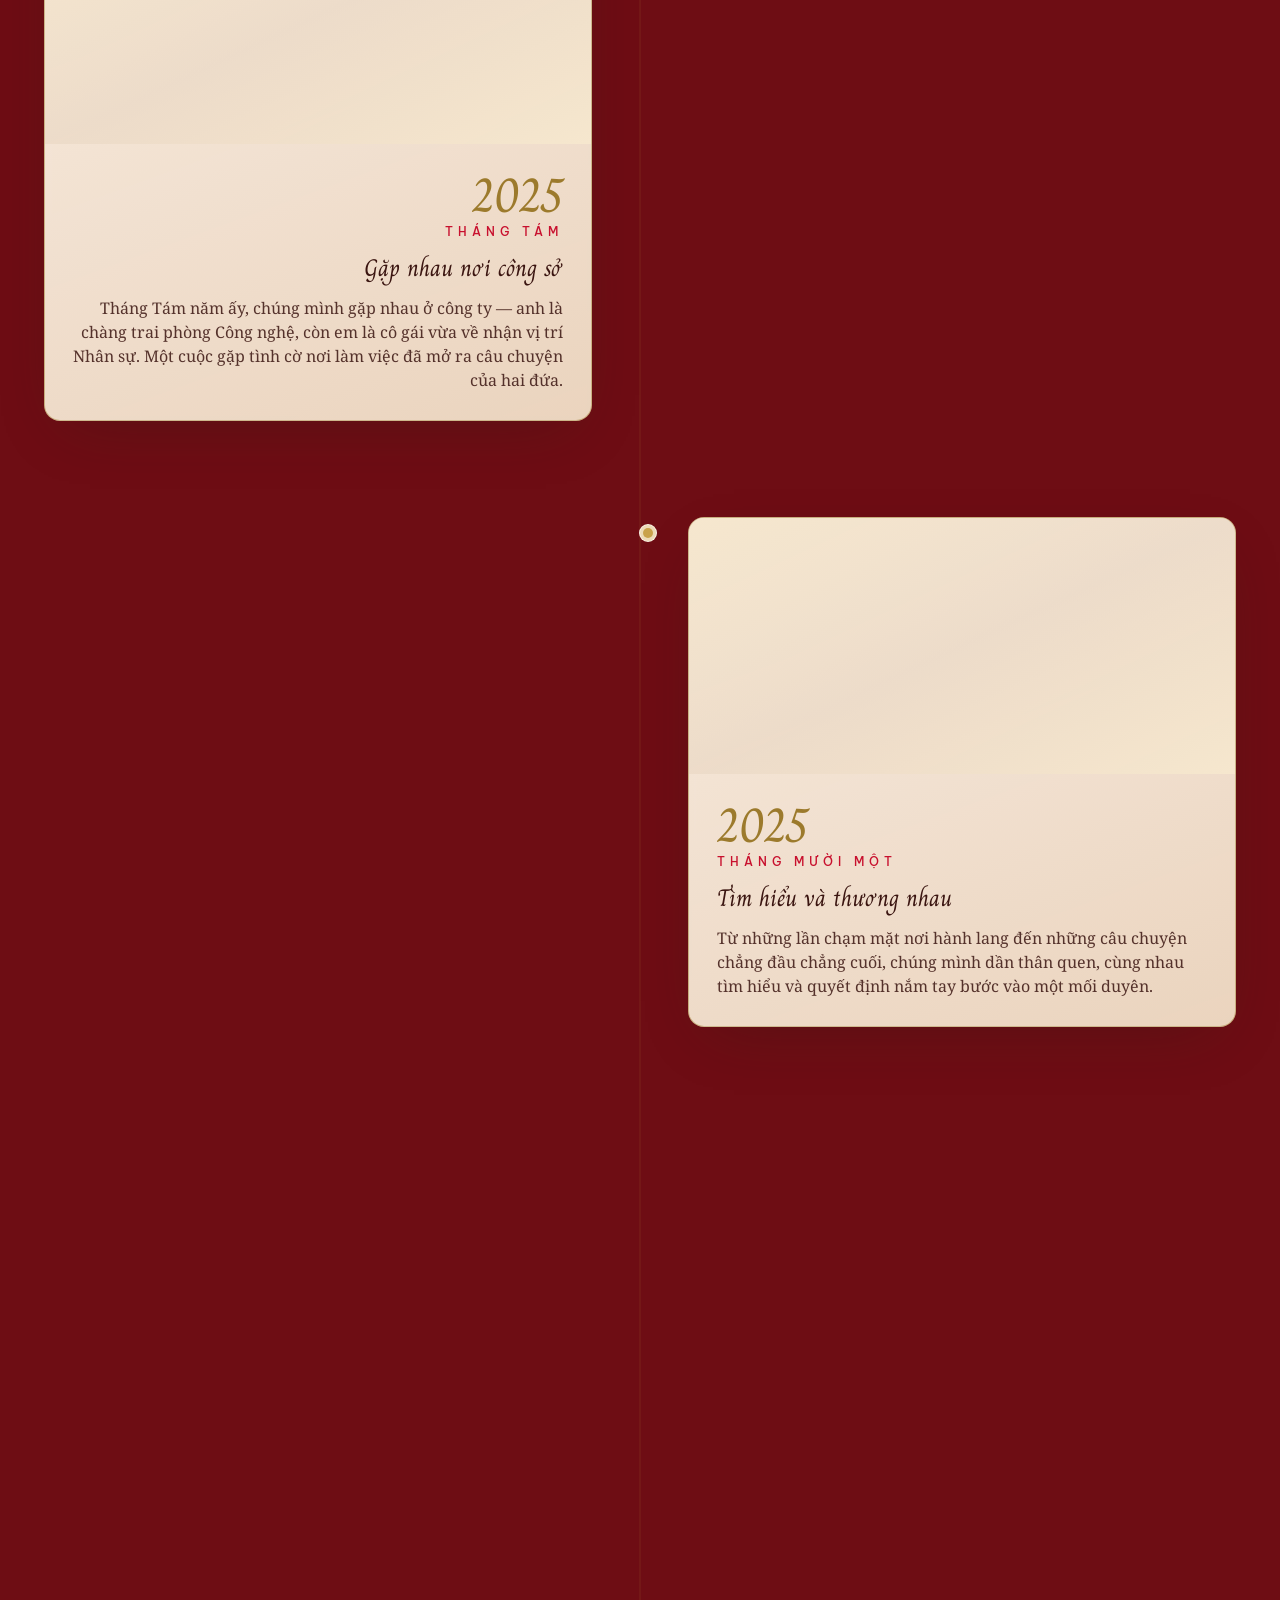
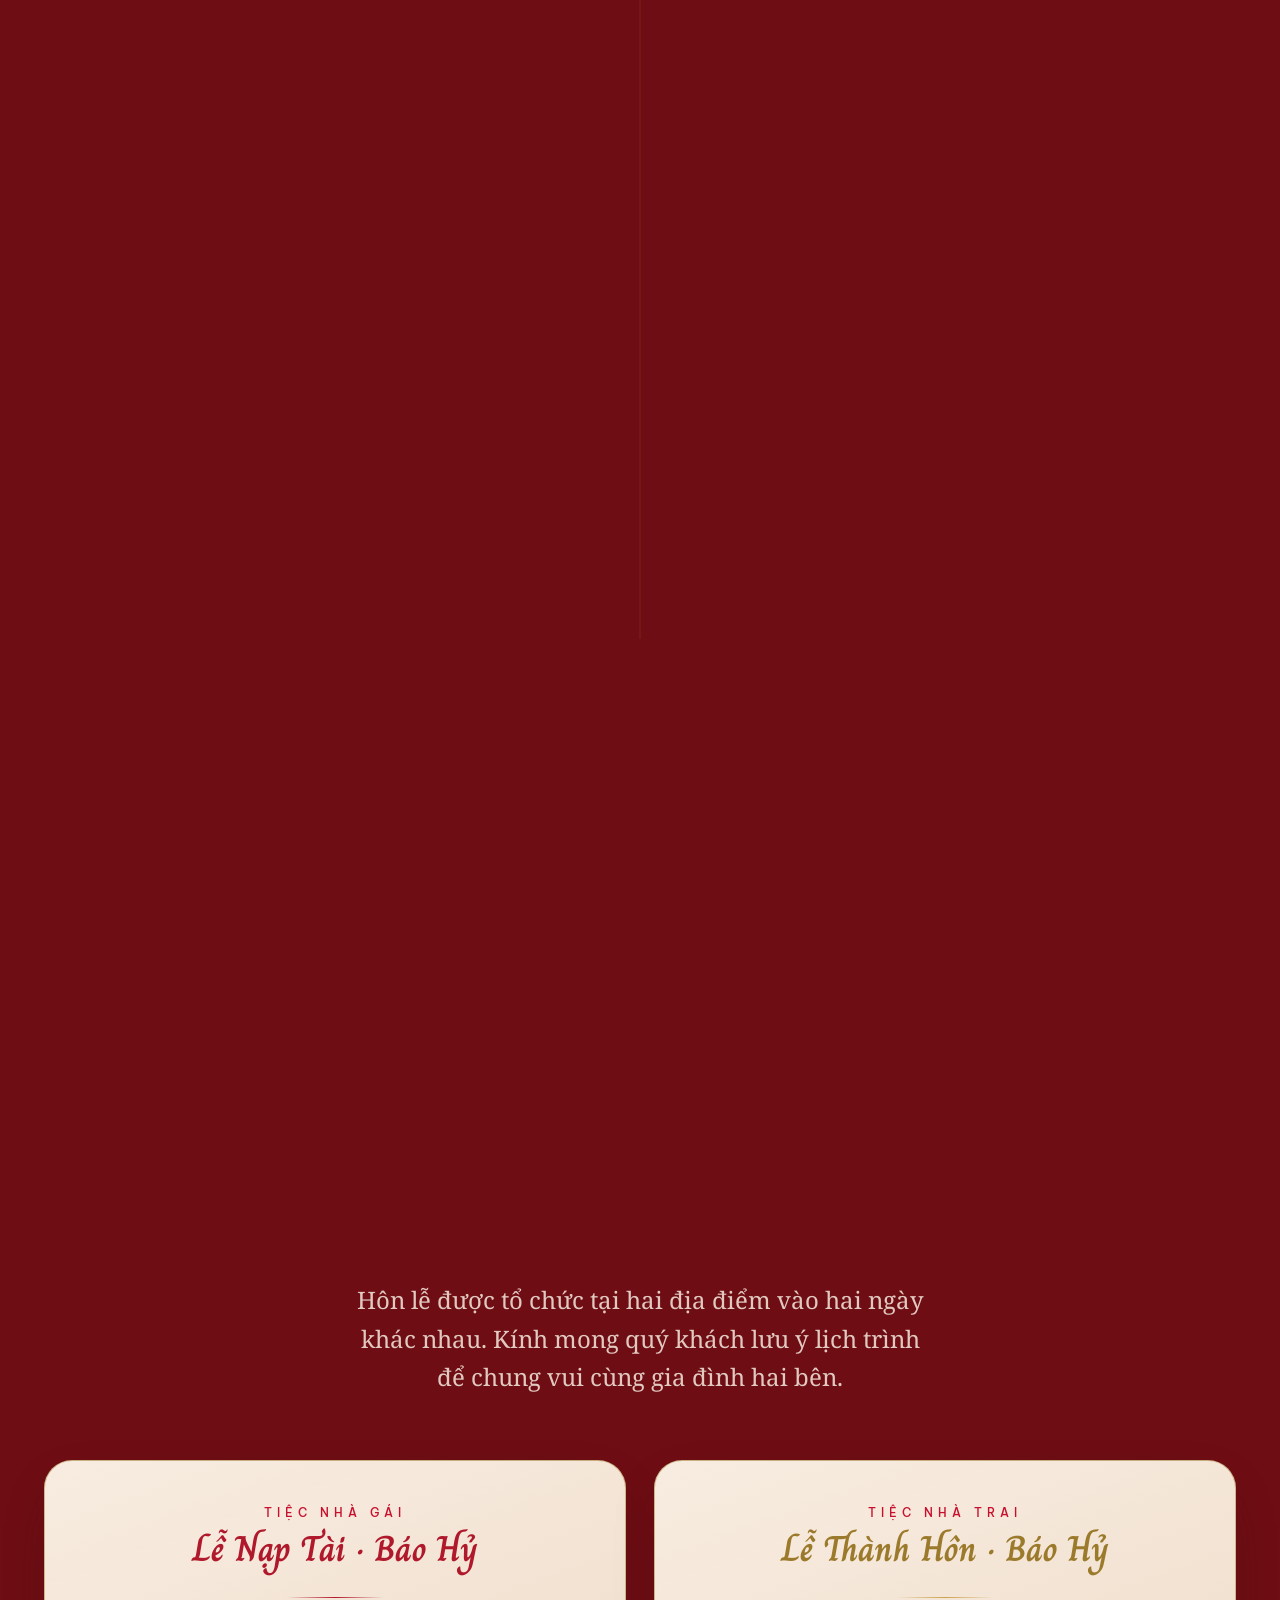
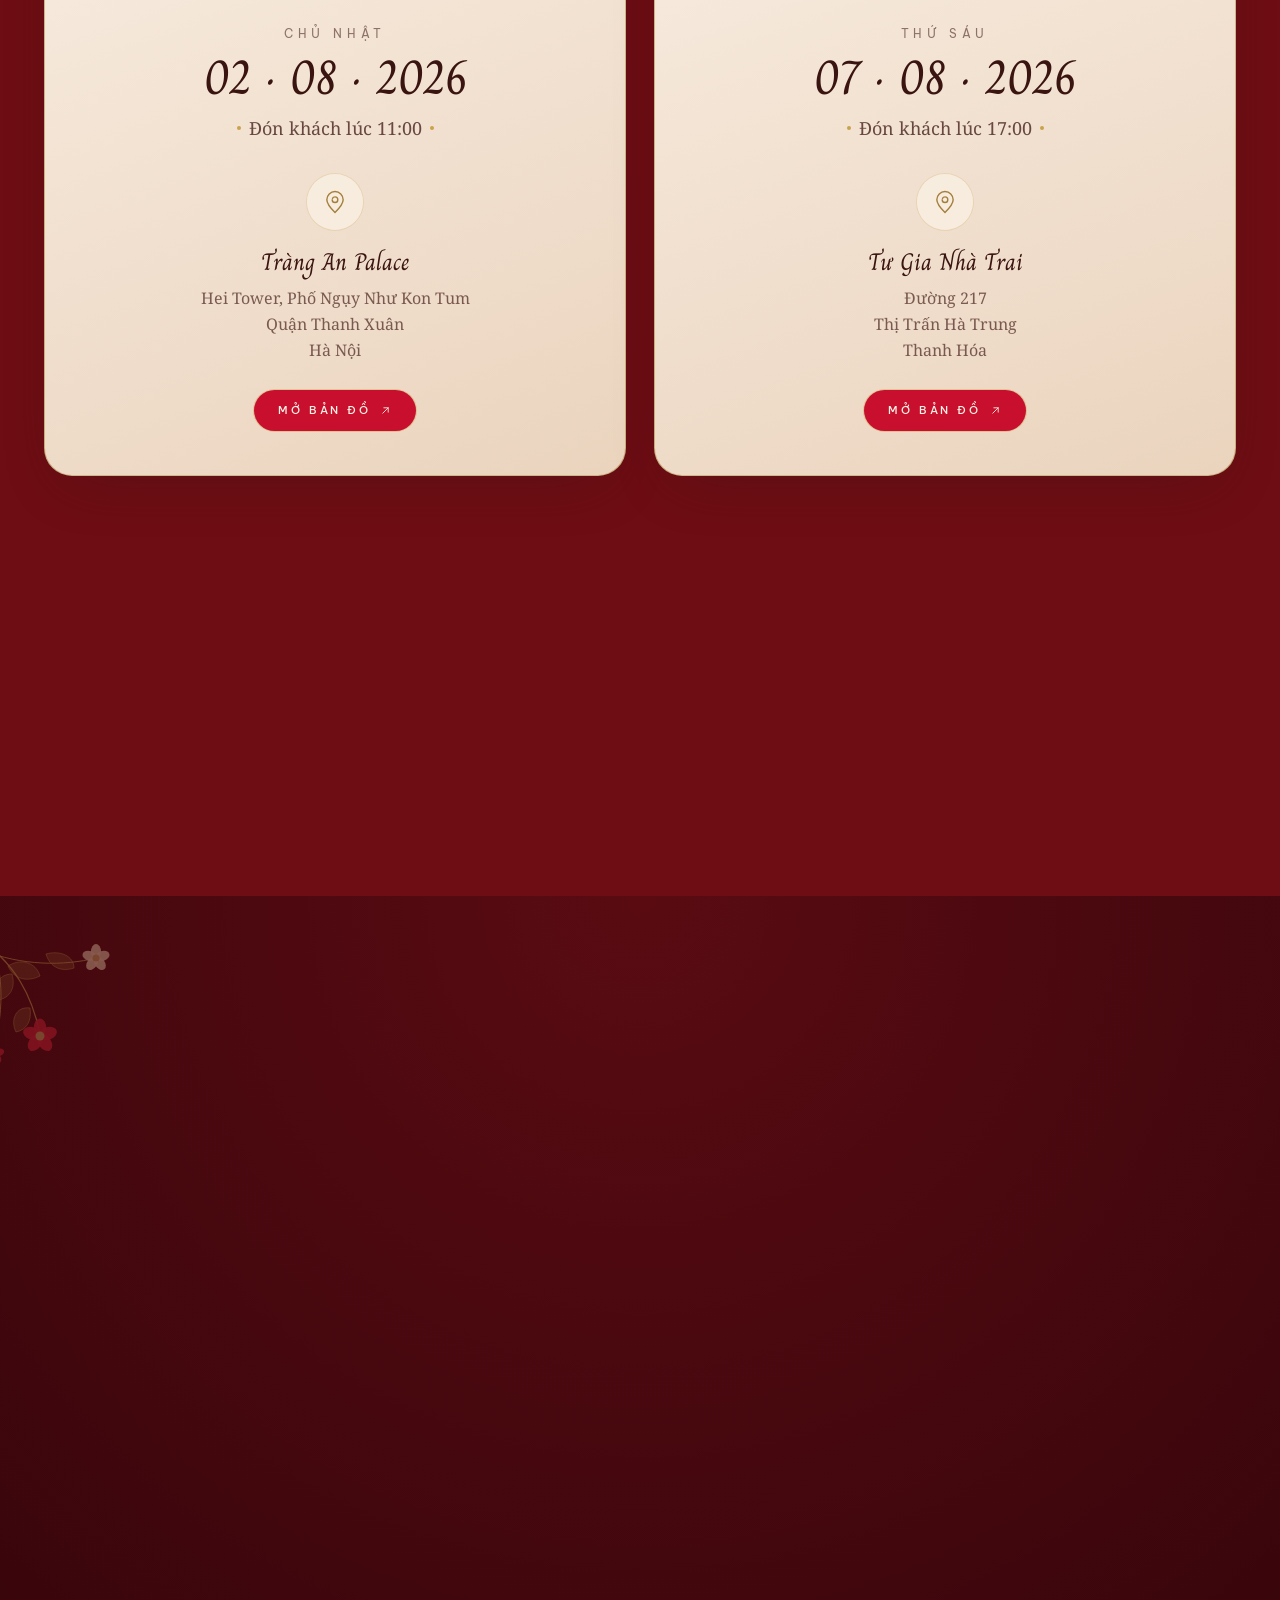
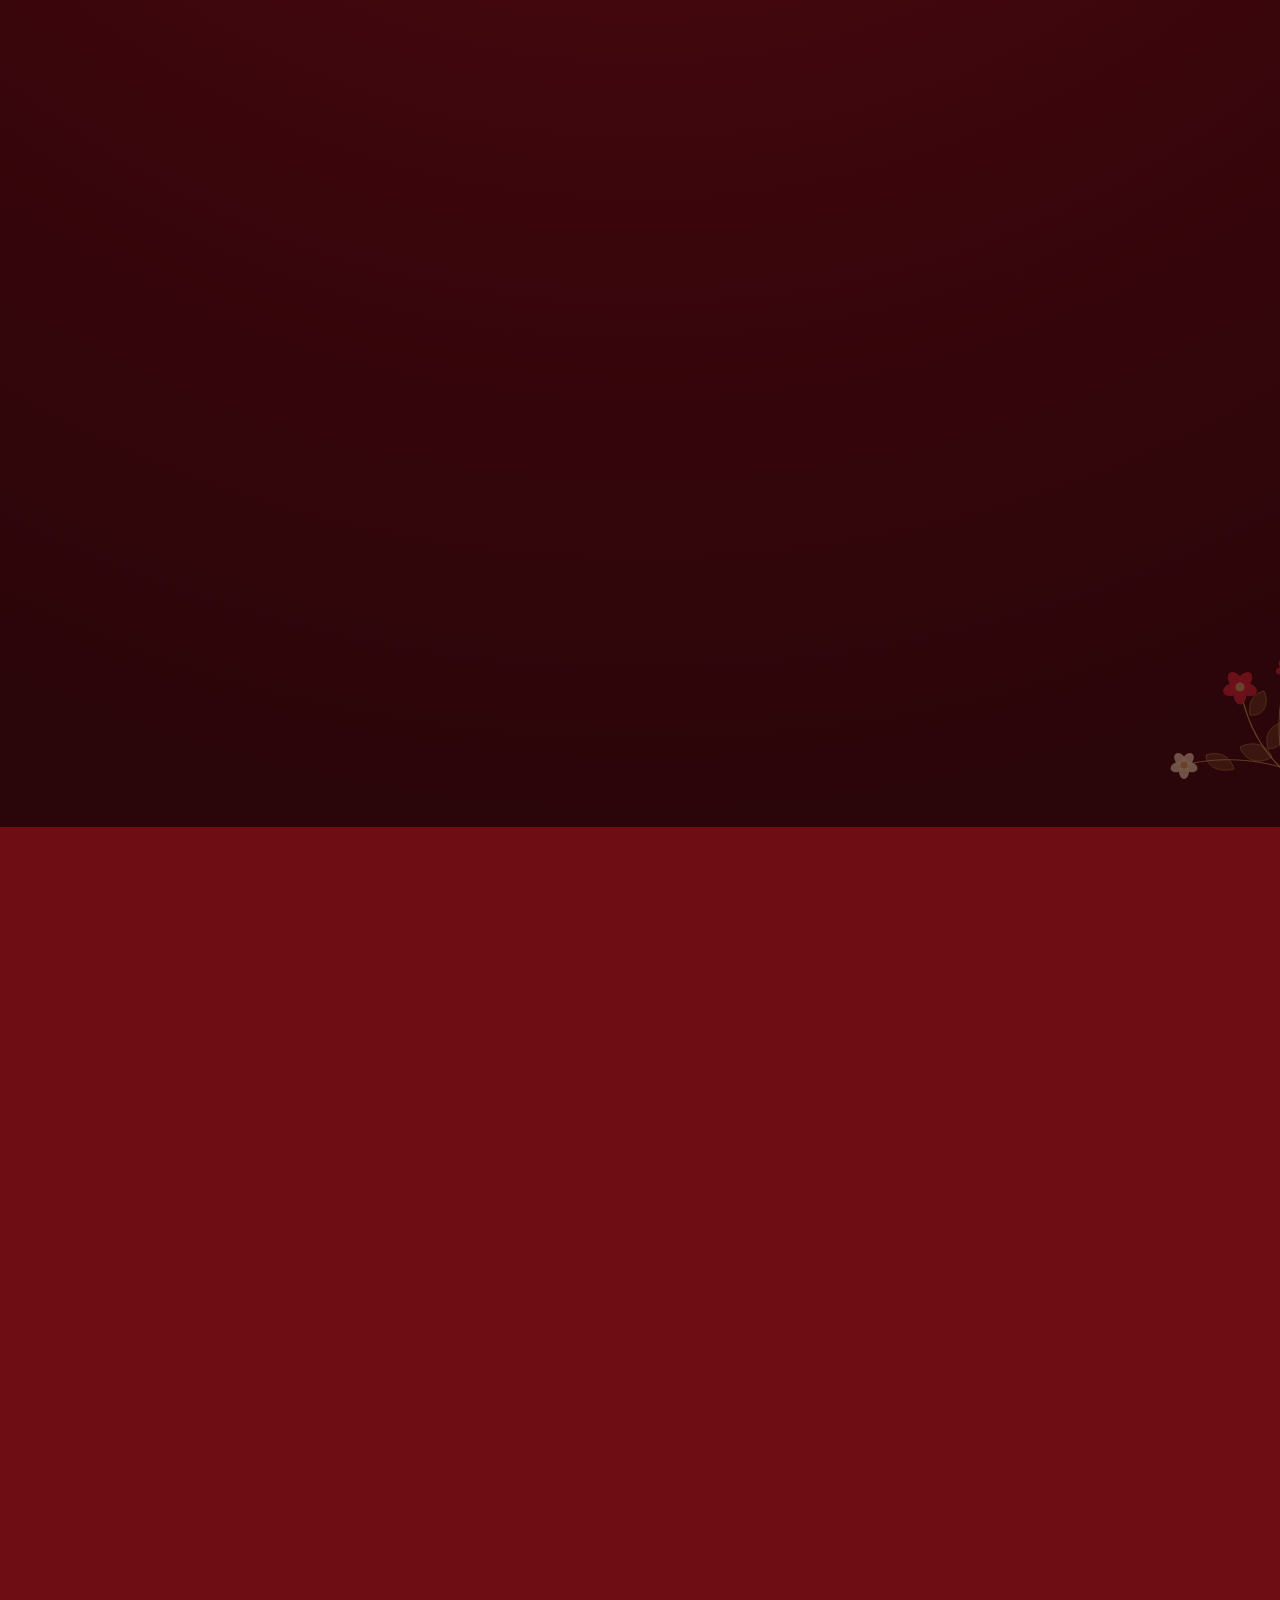
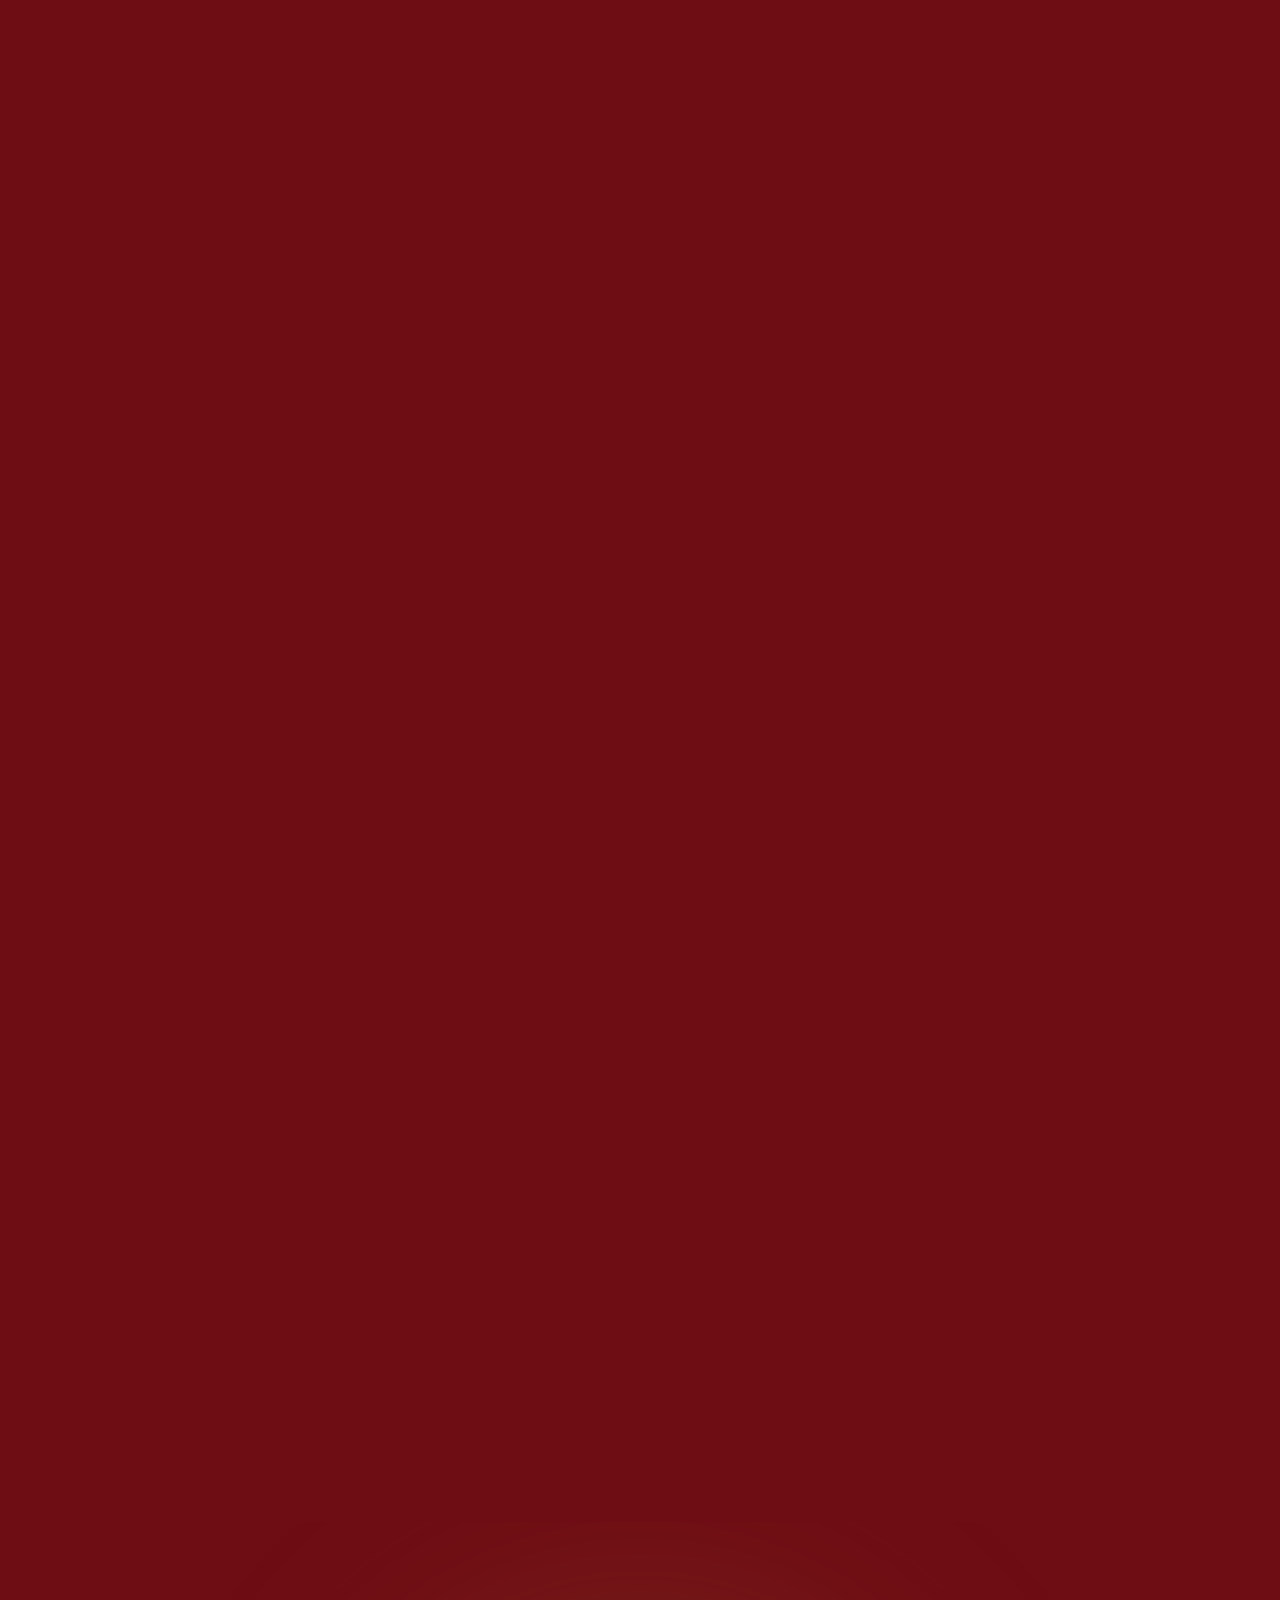
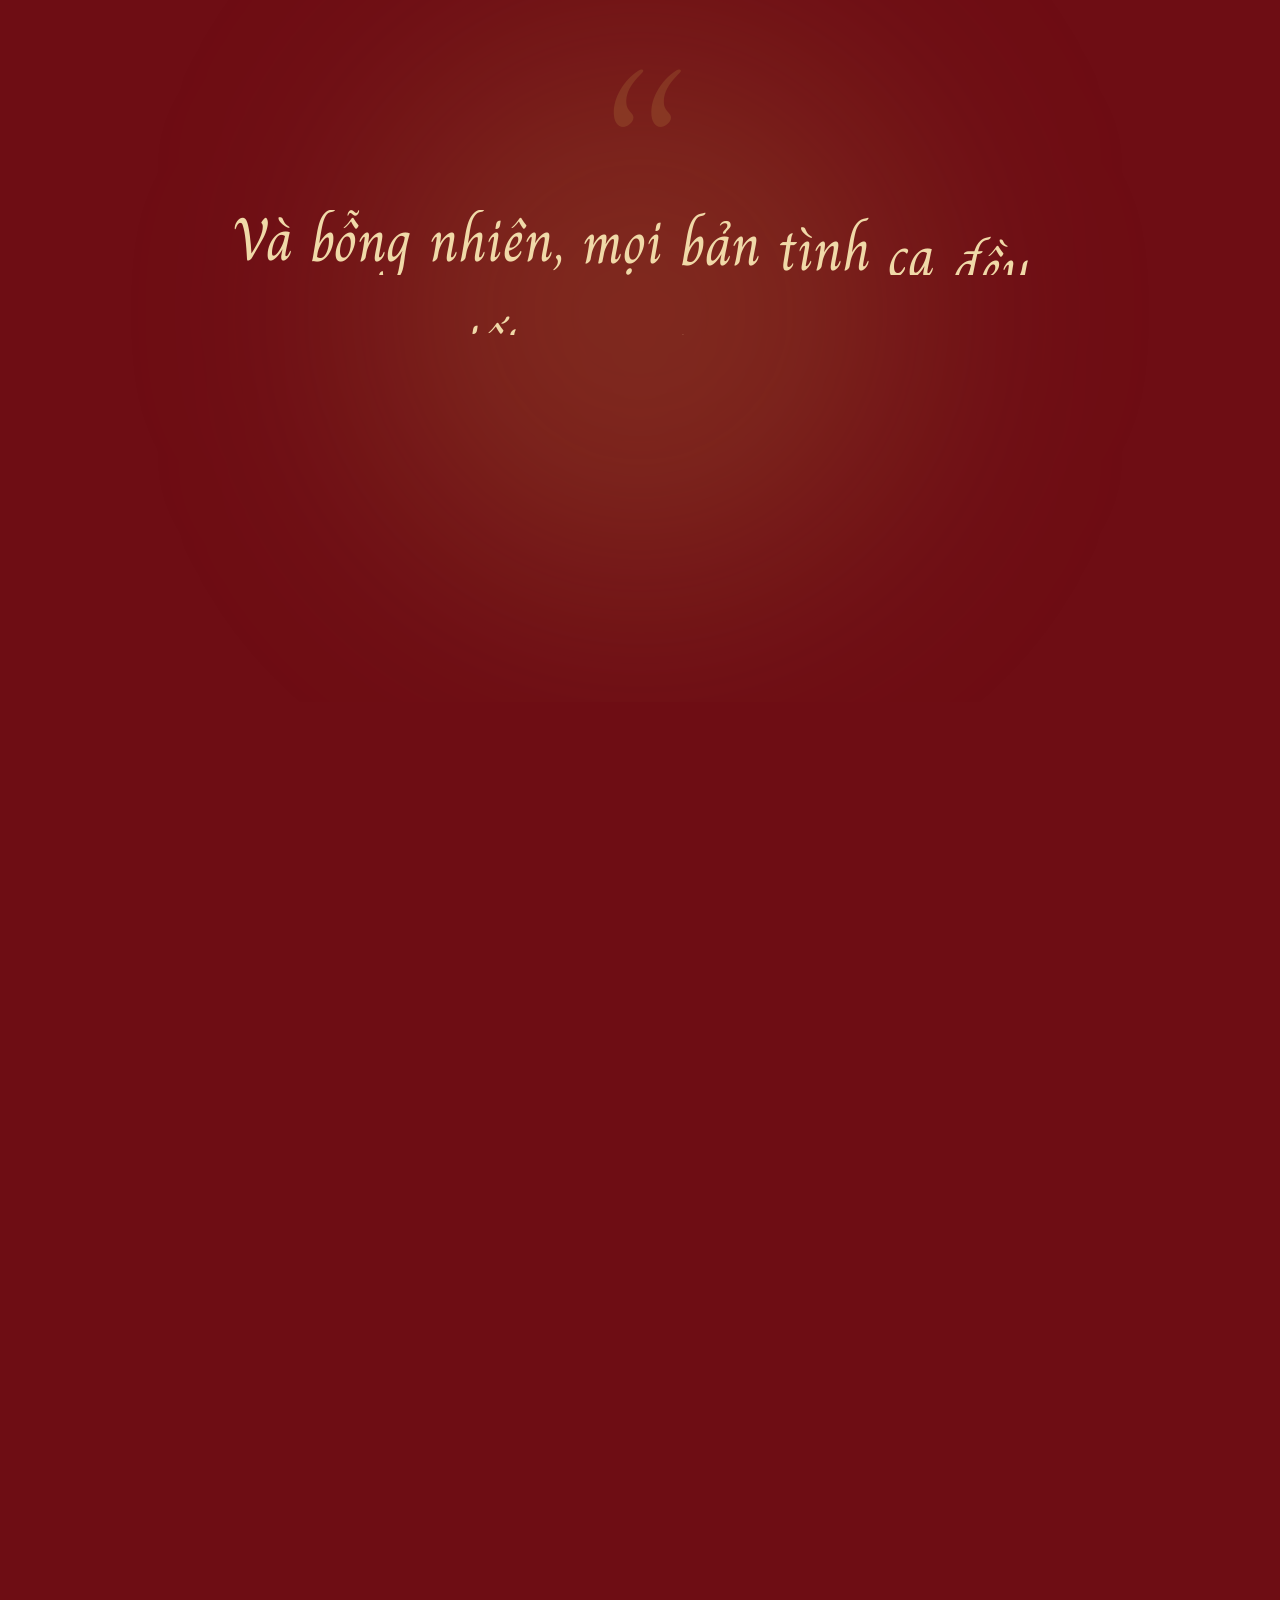
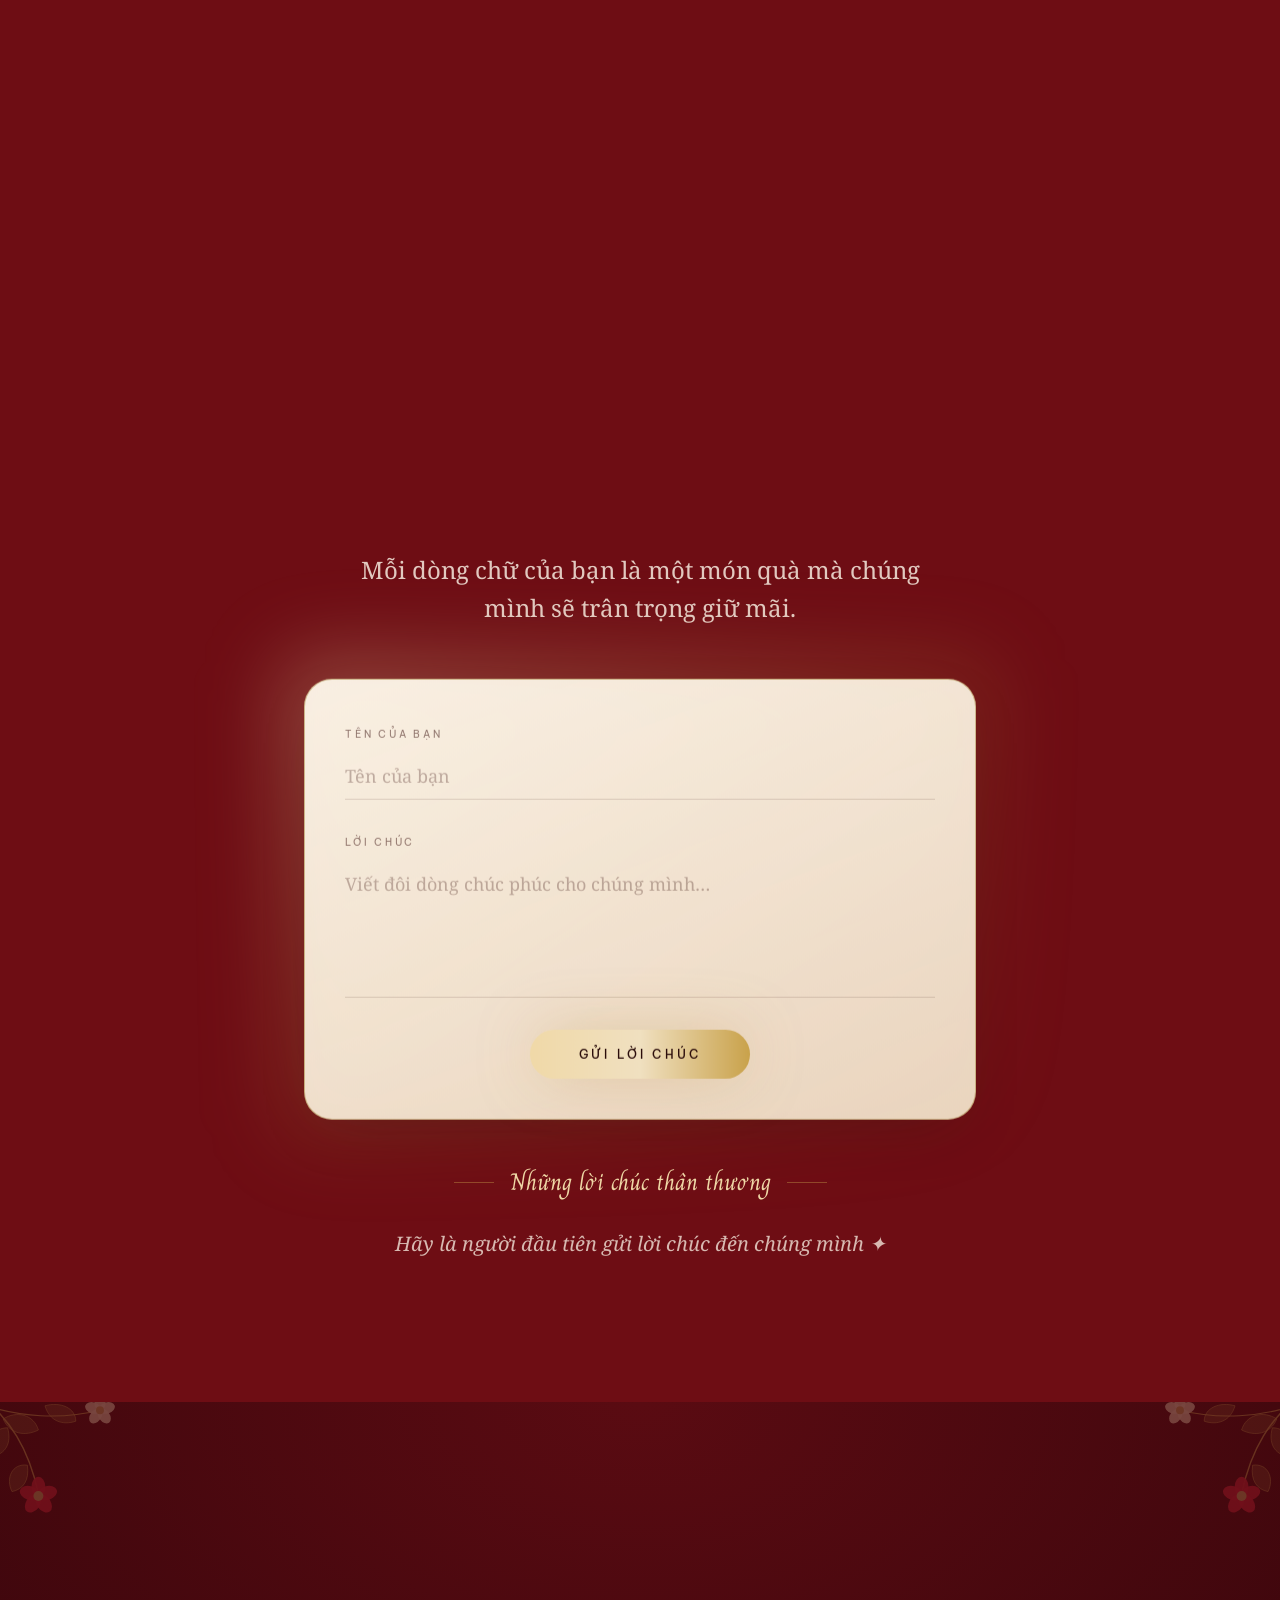
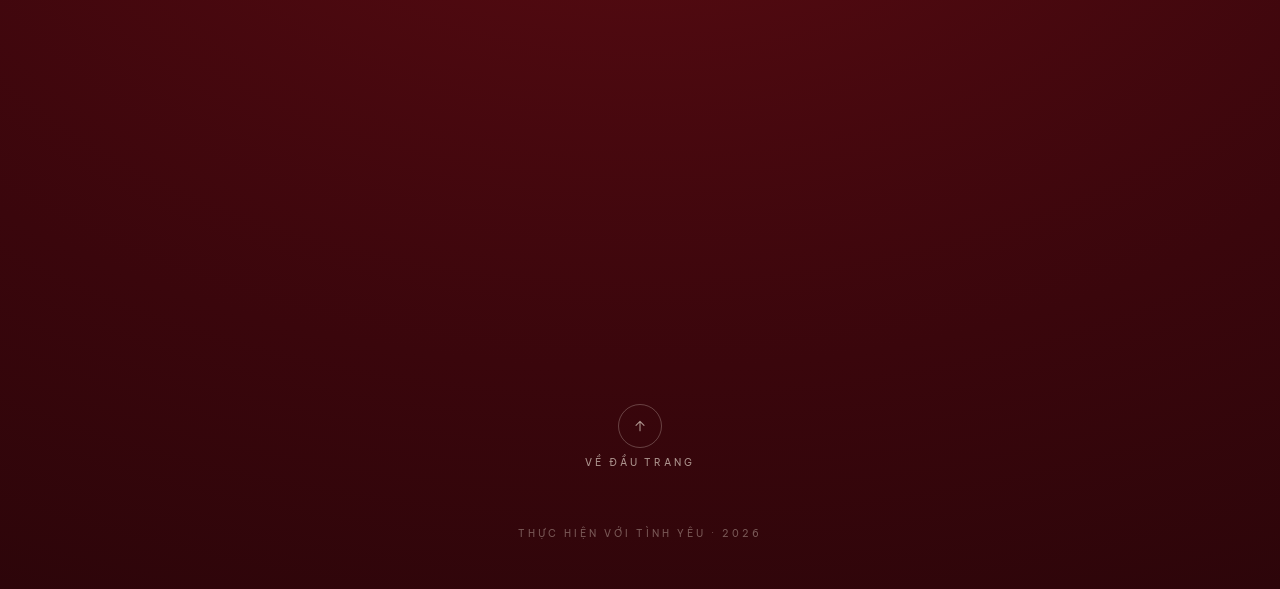
==== commit fe7c7a3a: "Khai Tiệc và Dùng Bữa (02/08) bắt đầu từ 11:00 - Tiệc nhà gái 02/08: Khai Tiệc 11:30 -> 11:00; Dùng " ====
--- a/wedding-asian/index.html
+++ b/wedding-asian/index.html
@@ -29,7 +29,7 @@
       href="https://fonts.googleapis.com/css2?family=Noto+Serif+SC:wght@700;900&display=swap&text=%E5%9B%8D"
       rel="stylesheet"
     />
-    <script type="module" crossorigin src="/wedding-asian/assets/index-DTlCR0-g.js"></script>
+    <script type="module" crossorigin src="/wedding-asian/assets/index-DQFELZjt.js"></script>
     <link rel="modulepreload" crossorigin href="/wedding-asian/assets/motion-DZY5aCm1.js">
     <link rel="modulepreload" crossorigin href="/wedding-asian/assets/smooth-DLBqpWjo.js">
     <link rel="stylesheet" crossorigin href="/wedding-asian/assets/index-C7O5xEto.css">
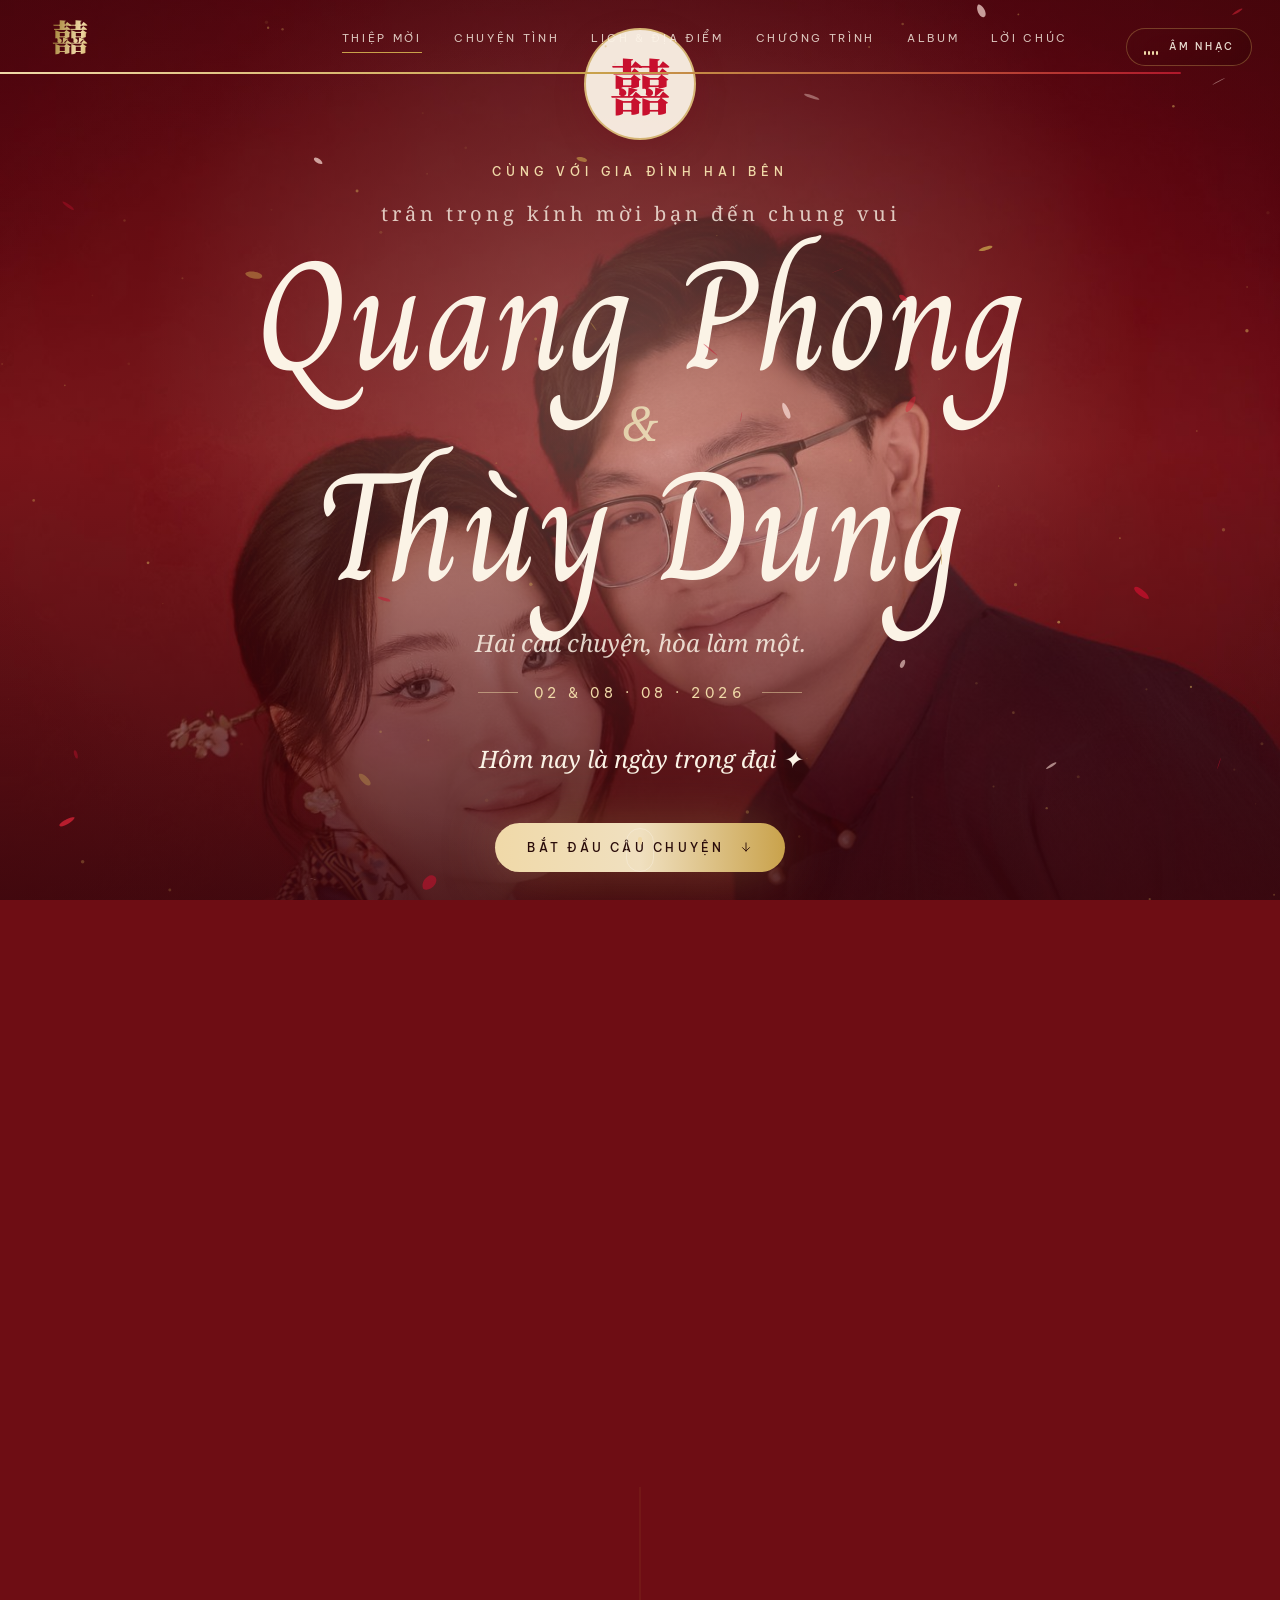
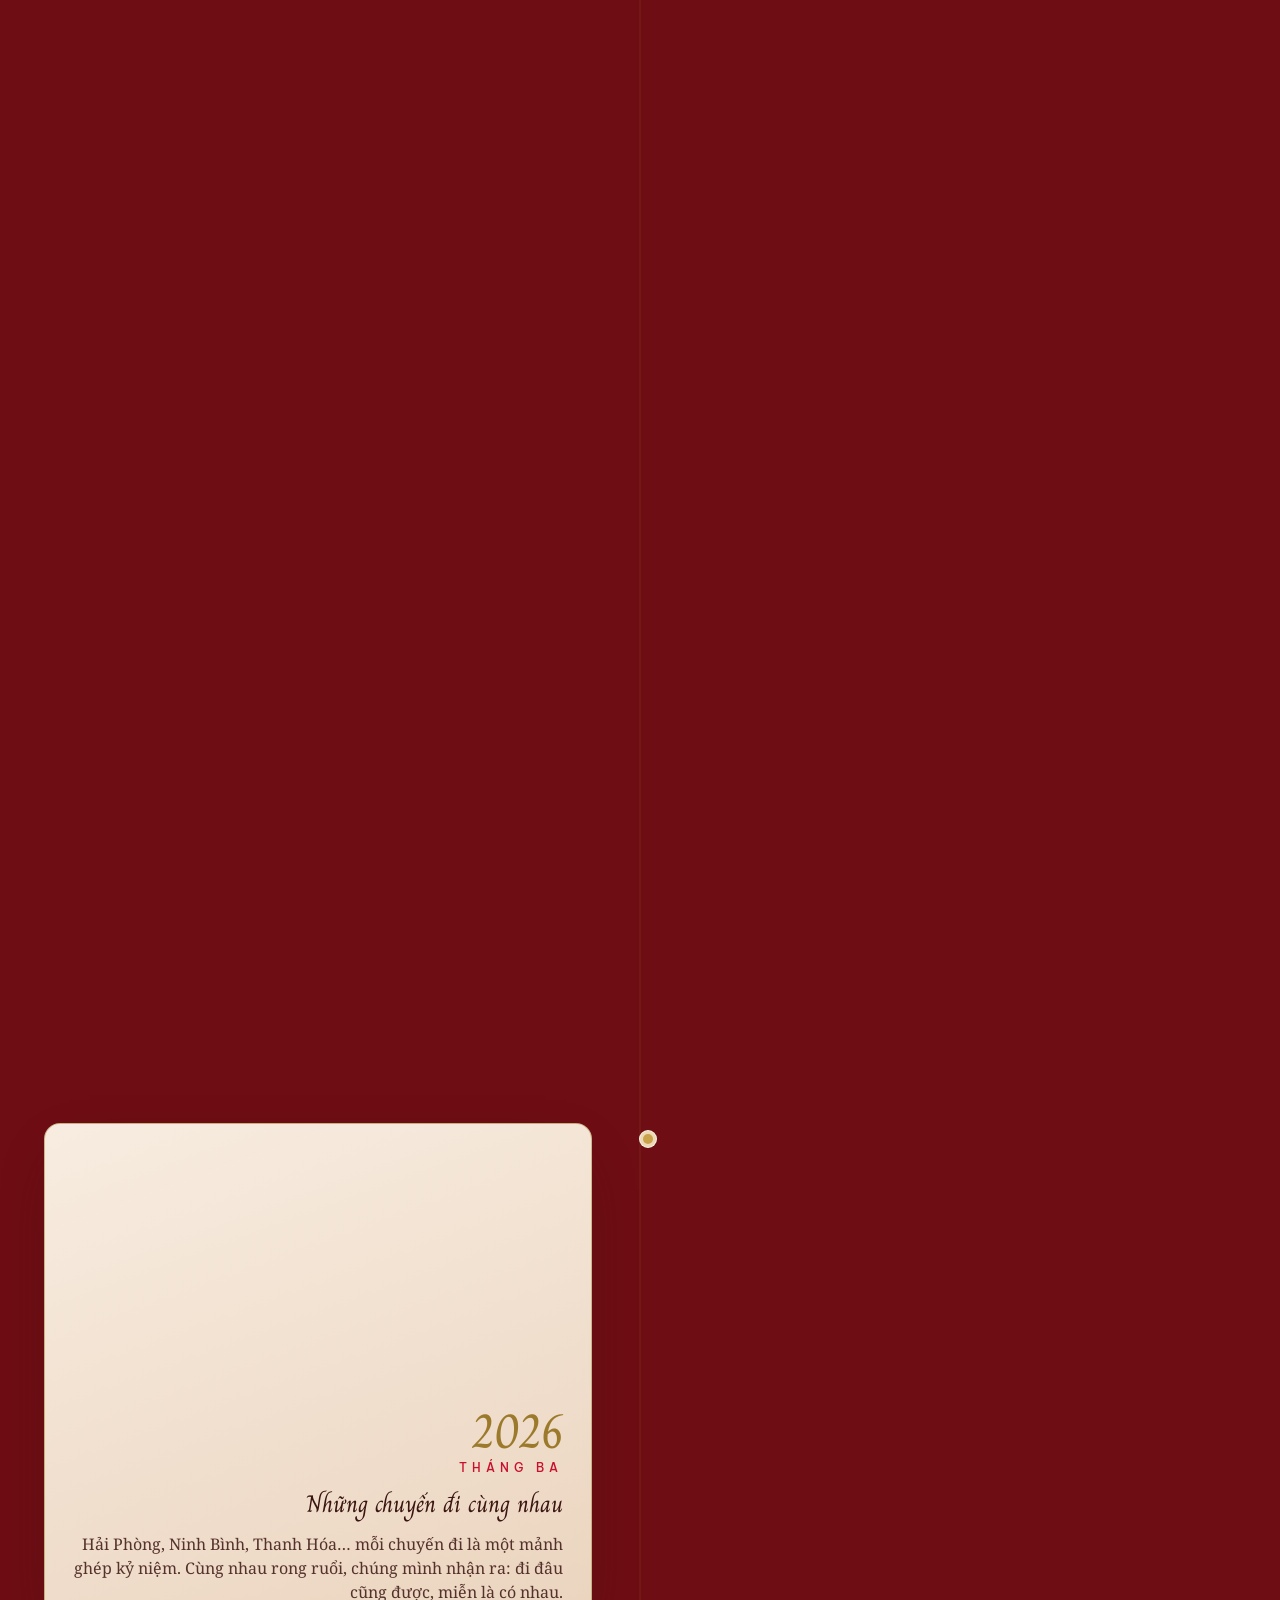
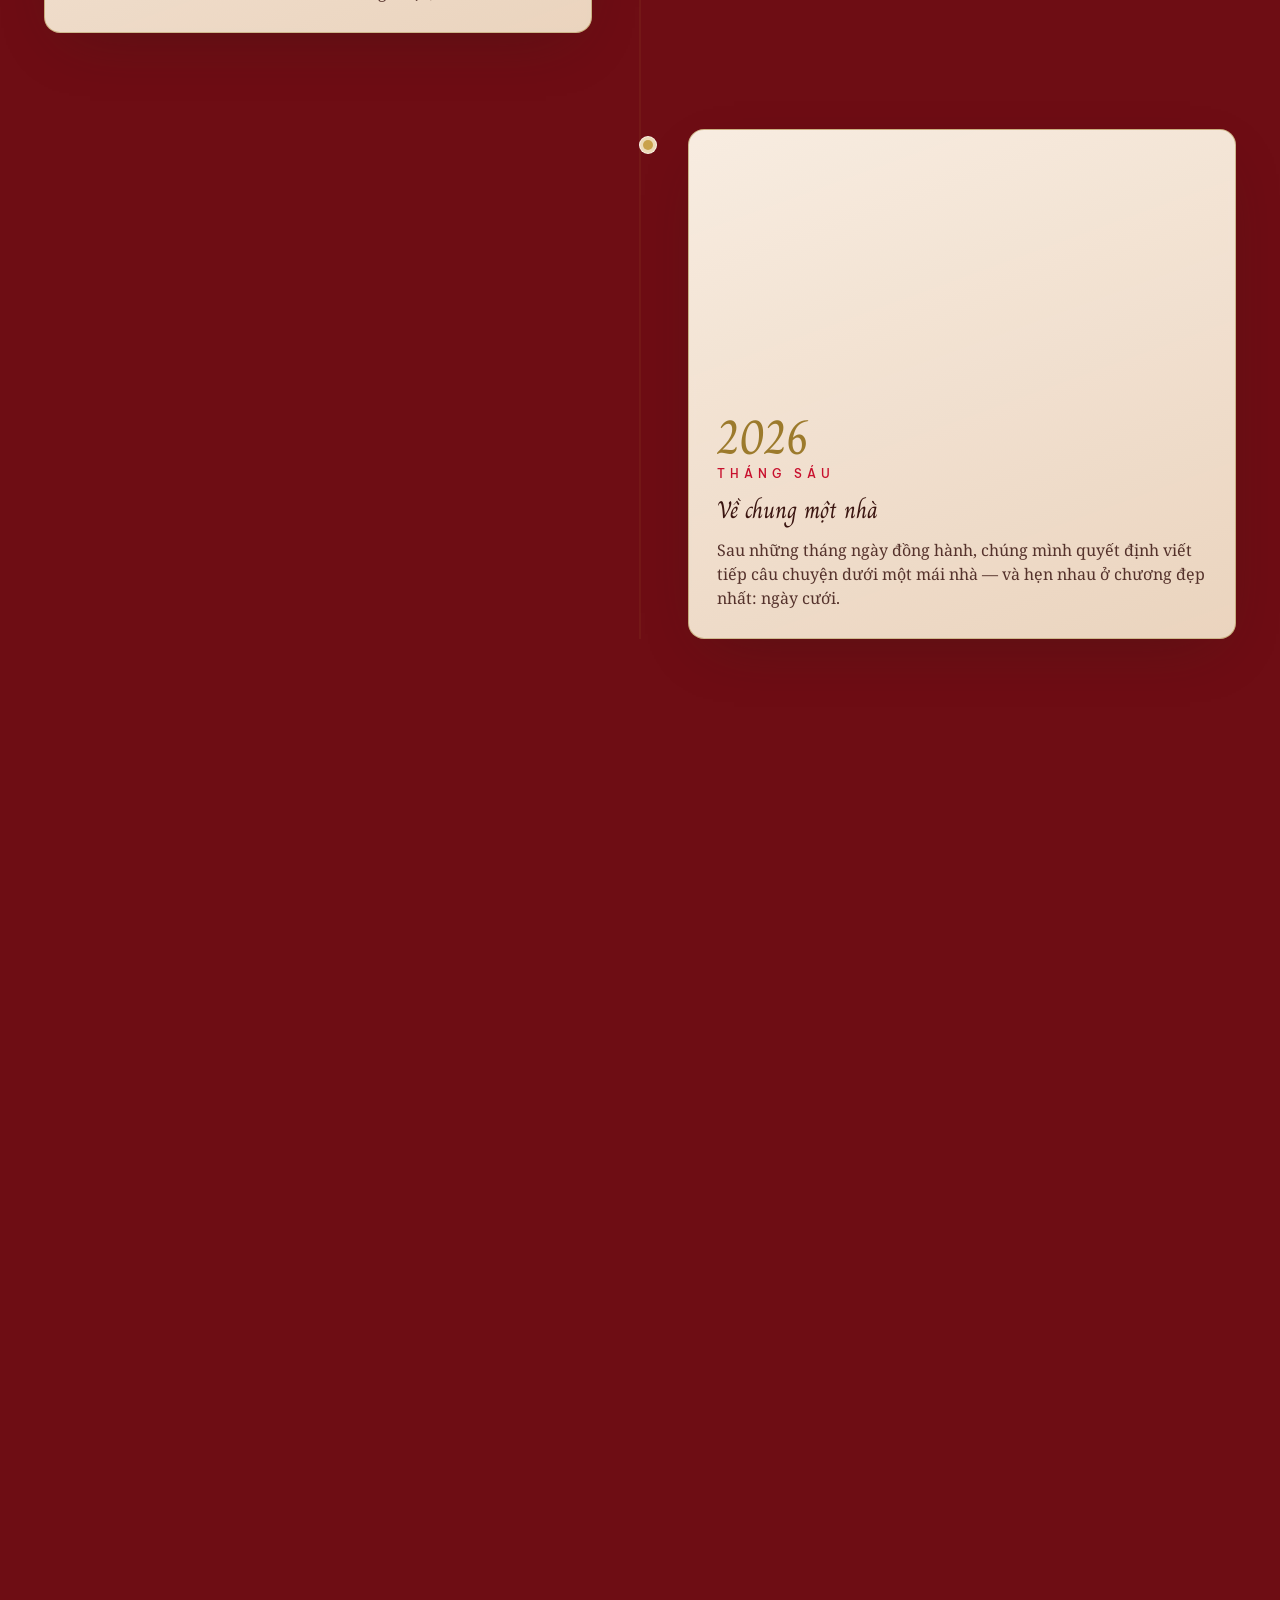
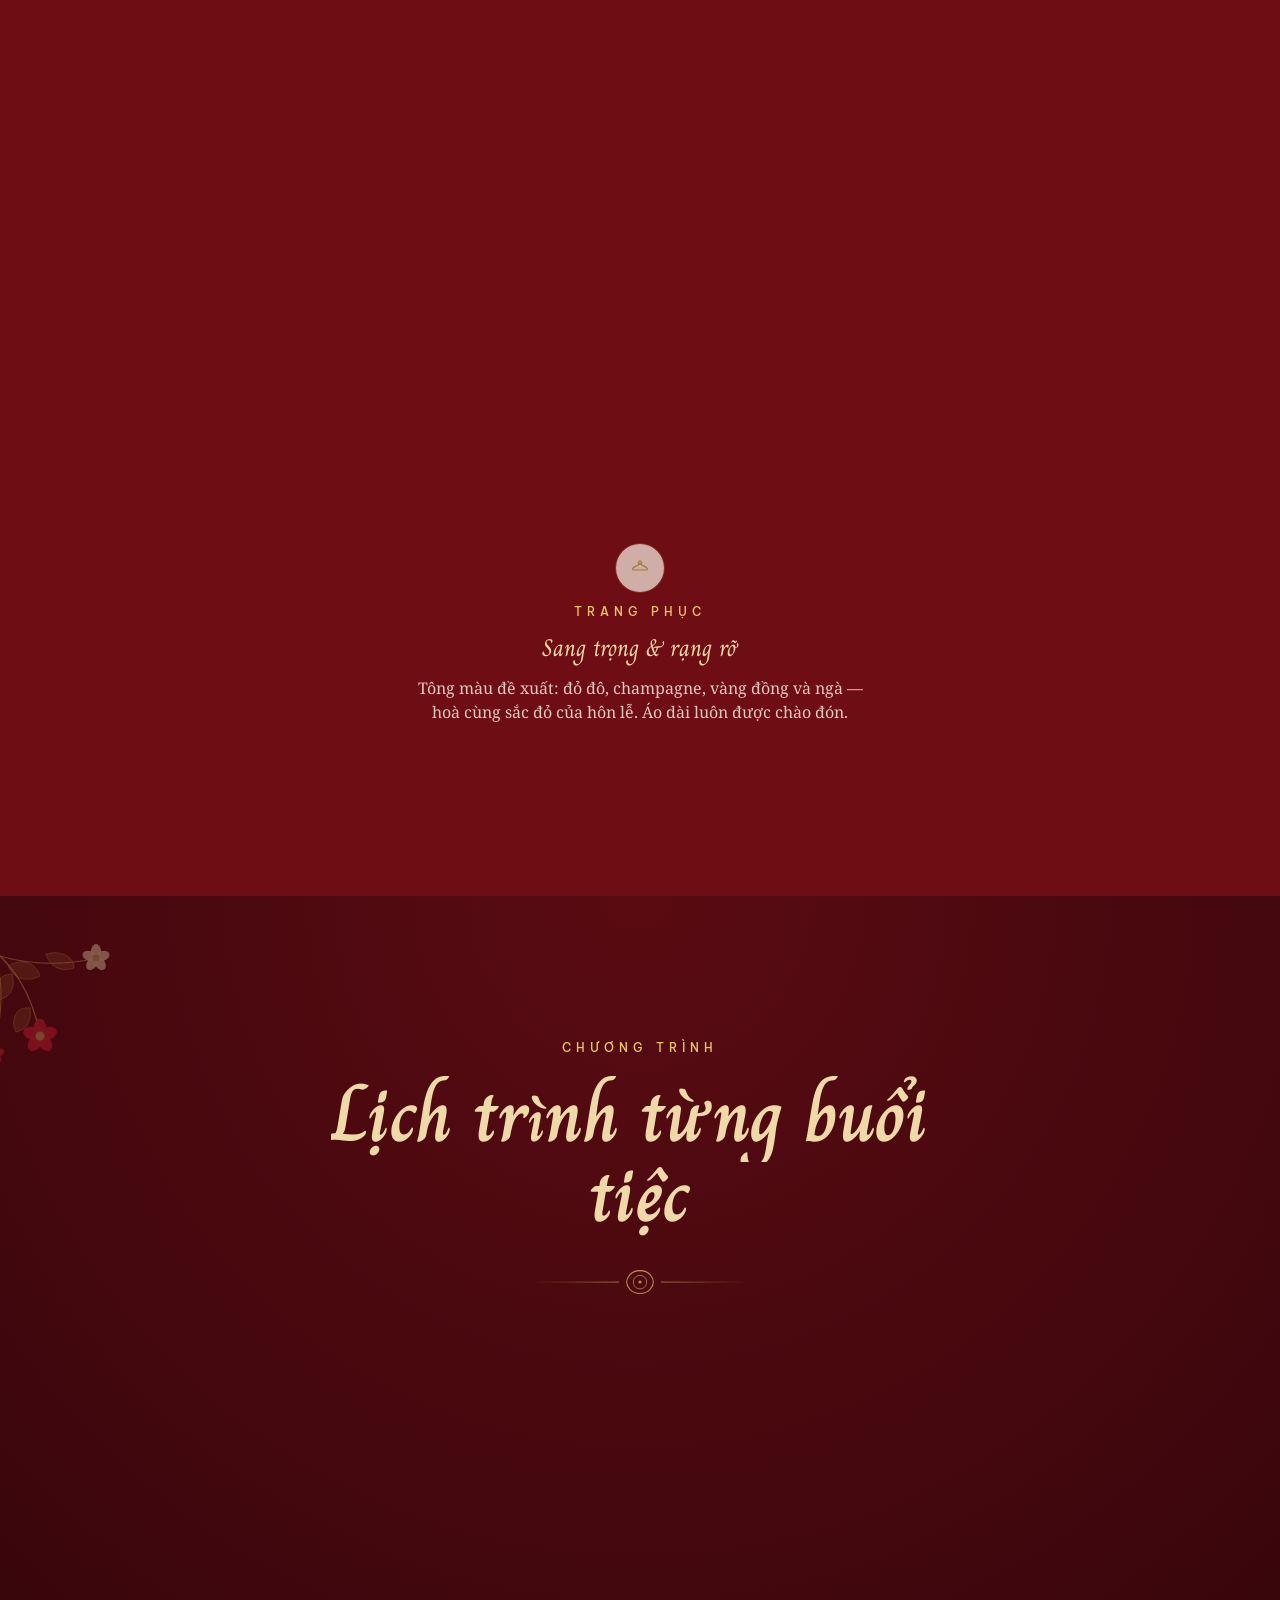
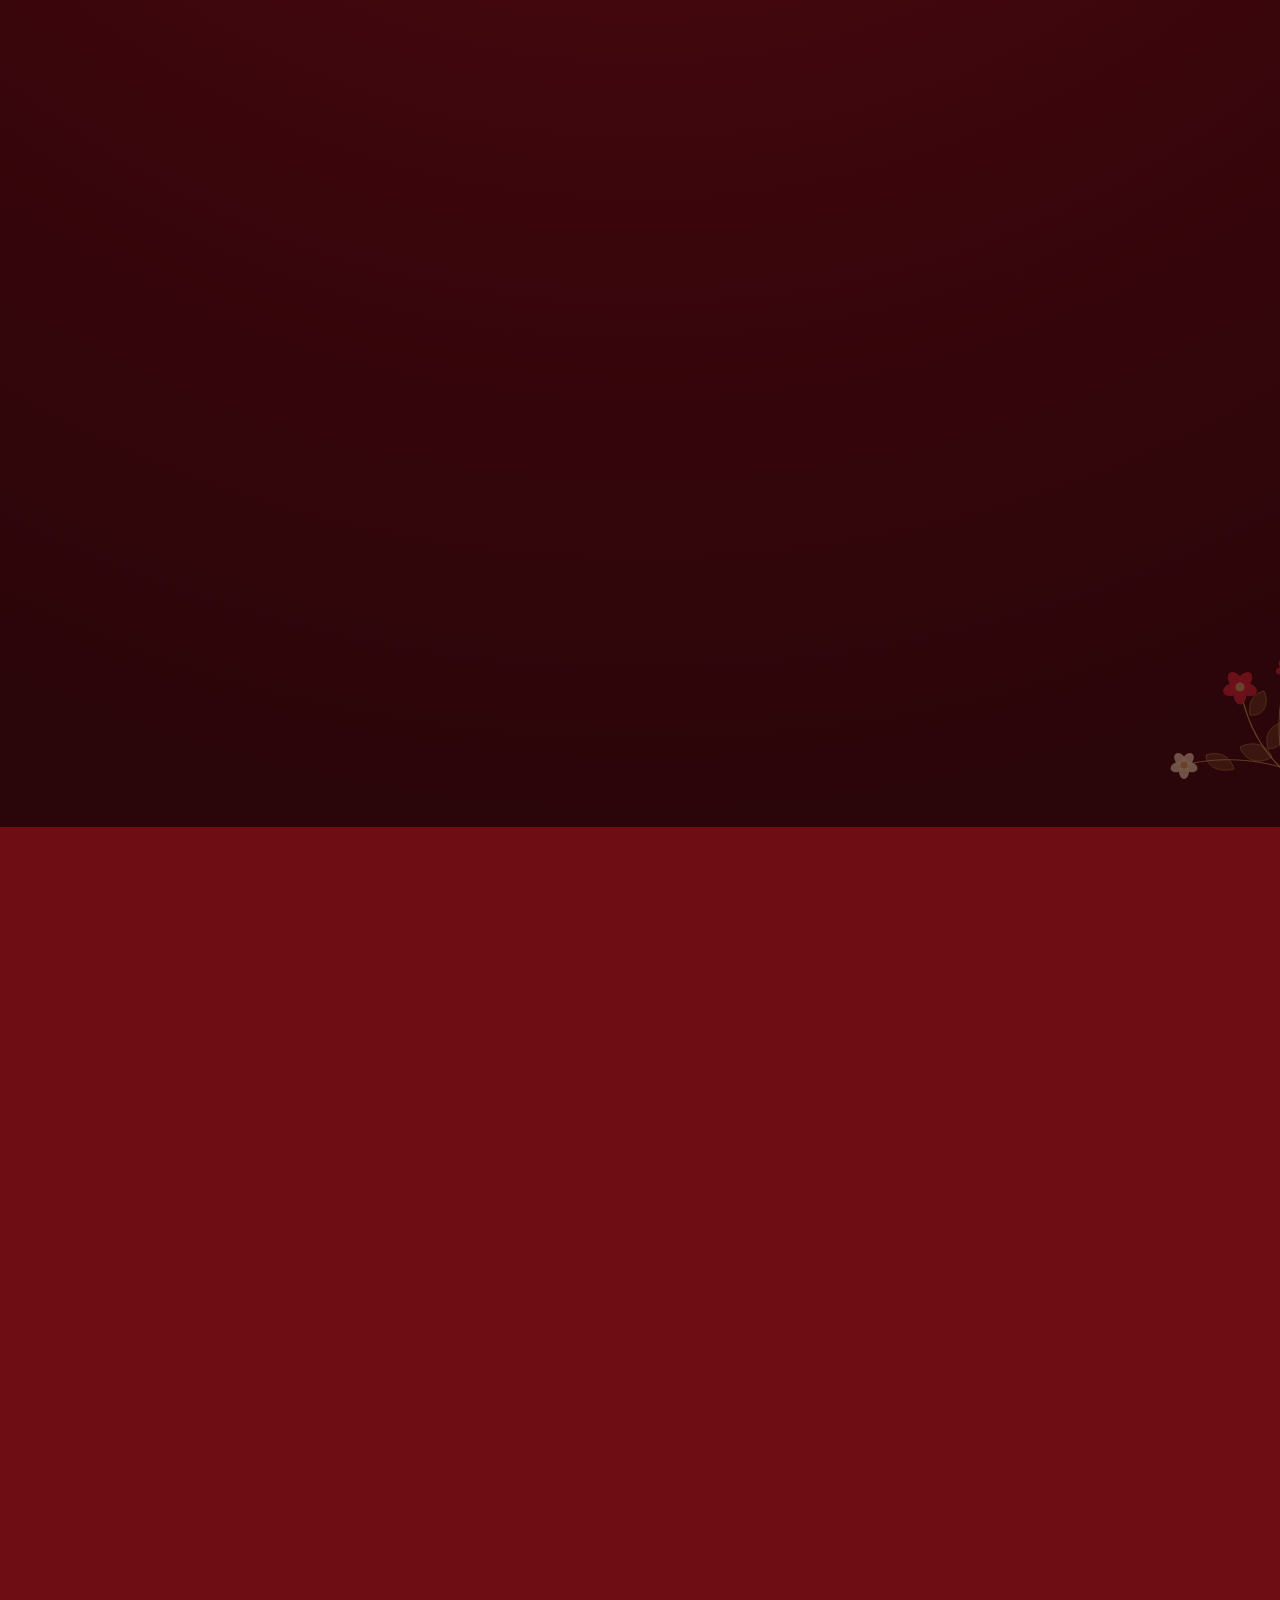
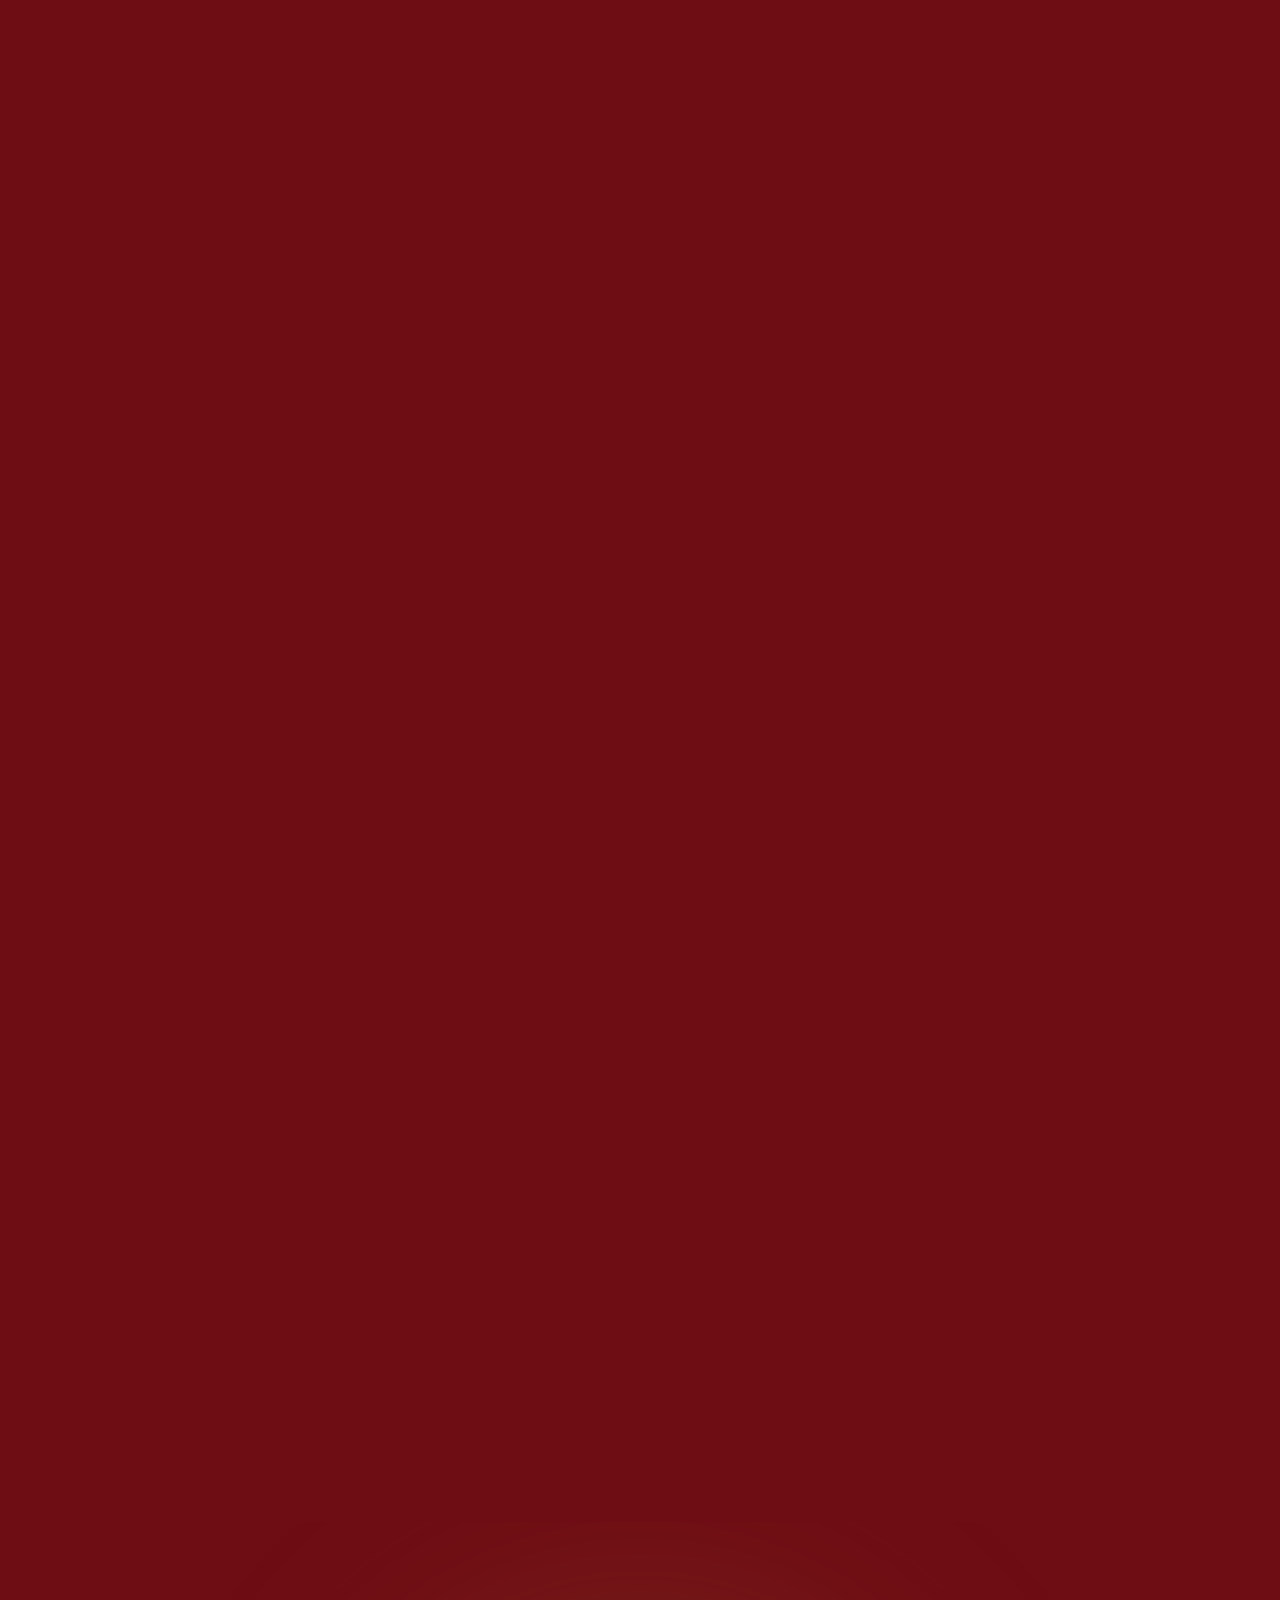
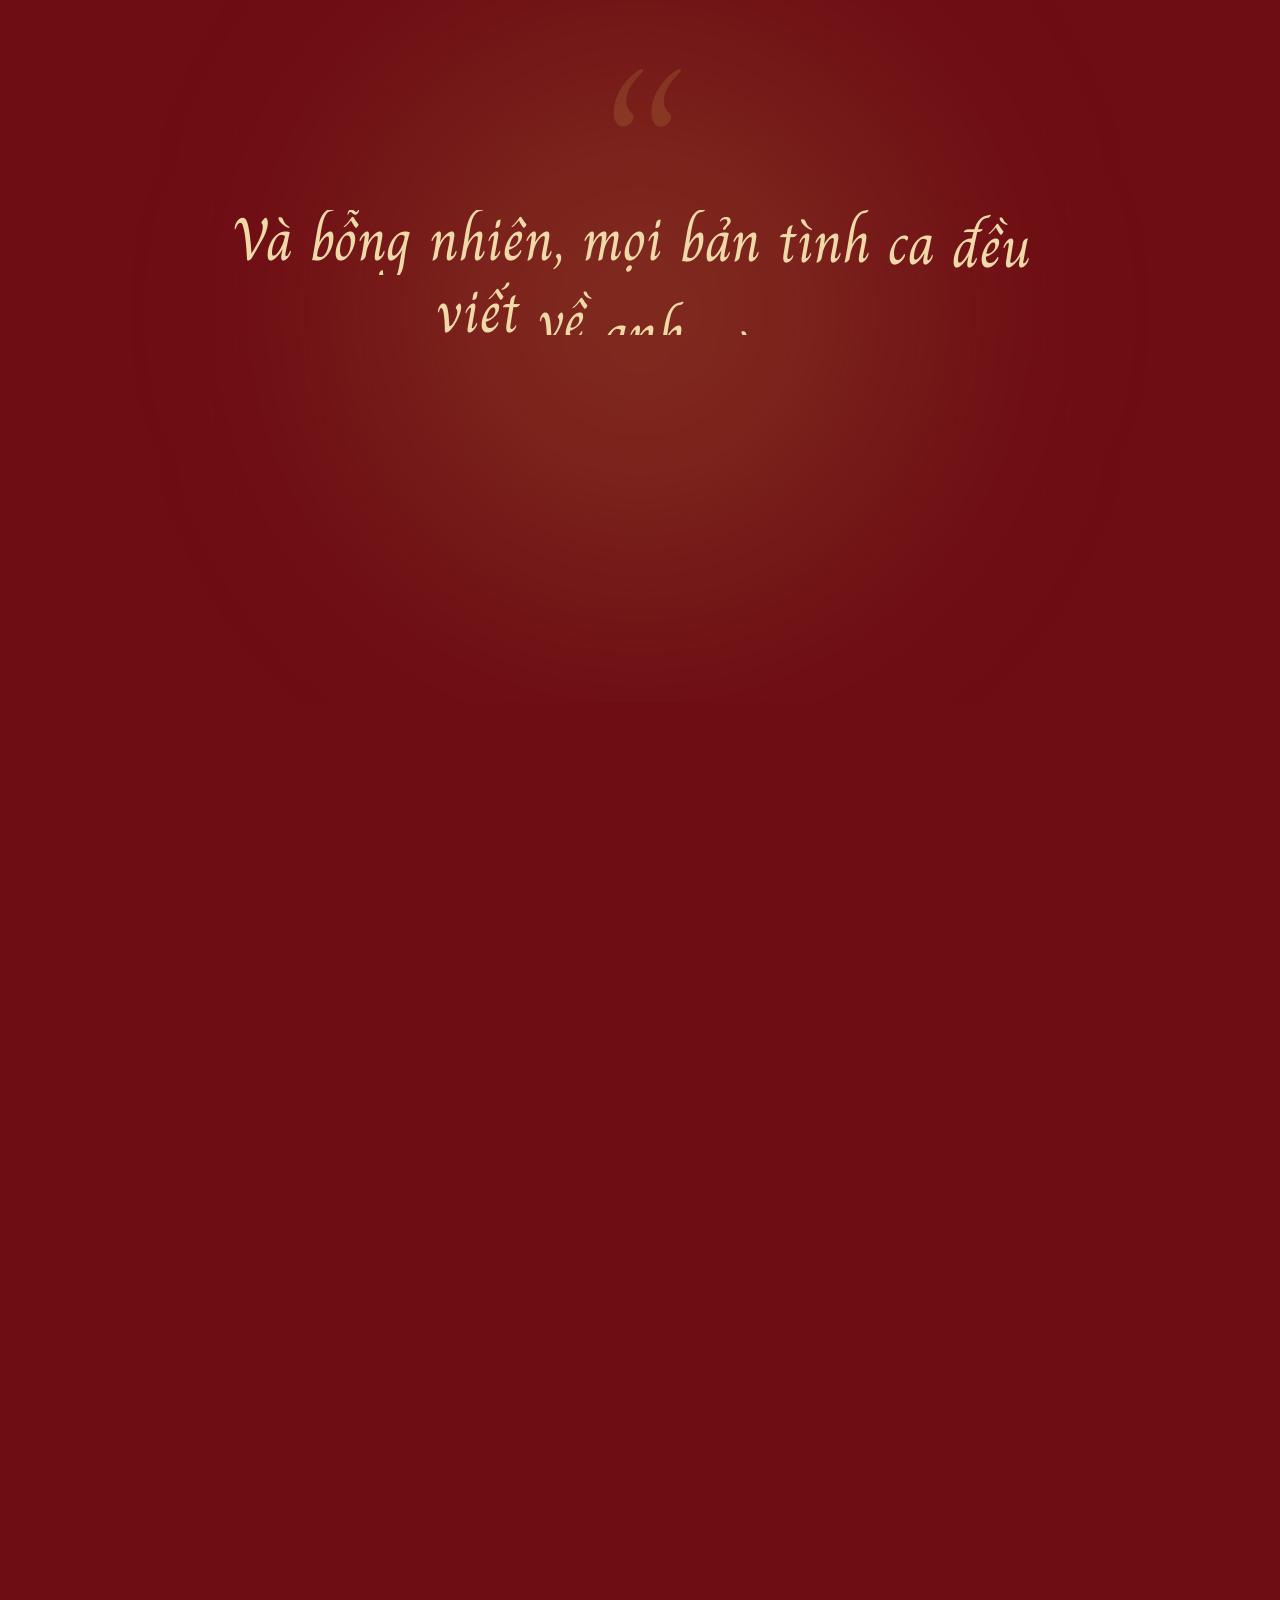
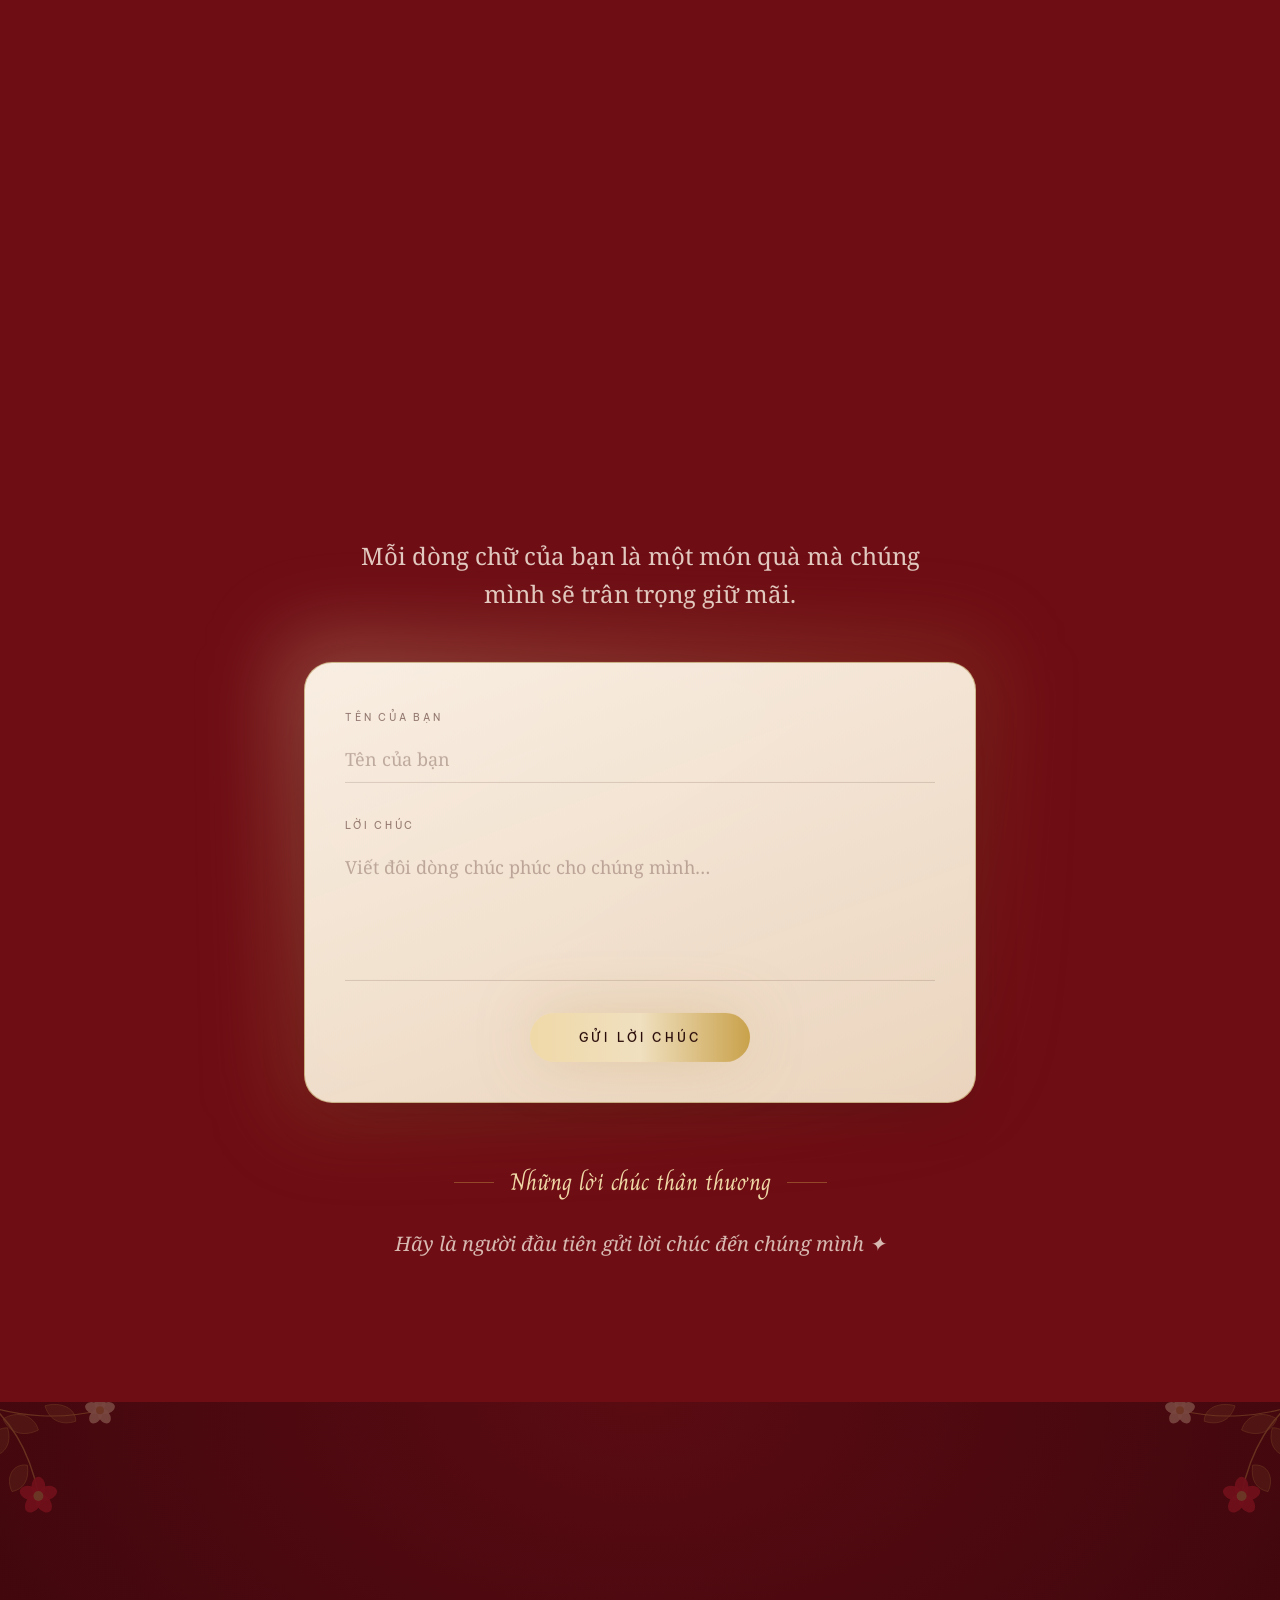
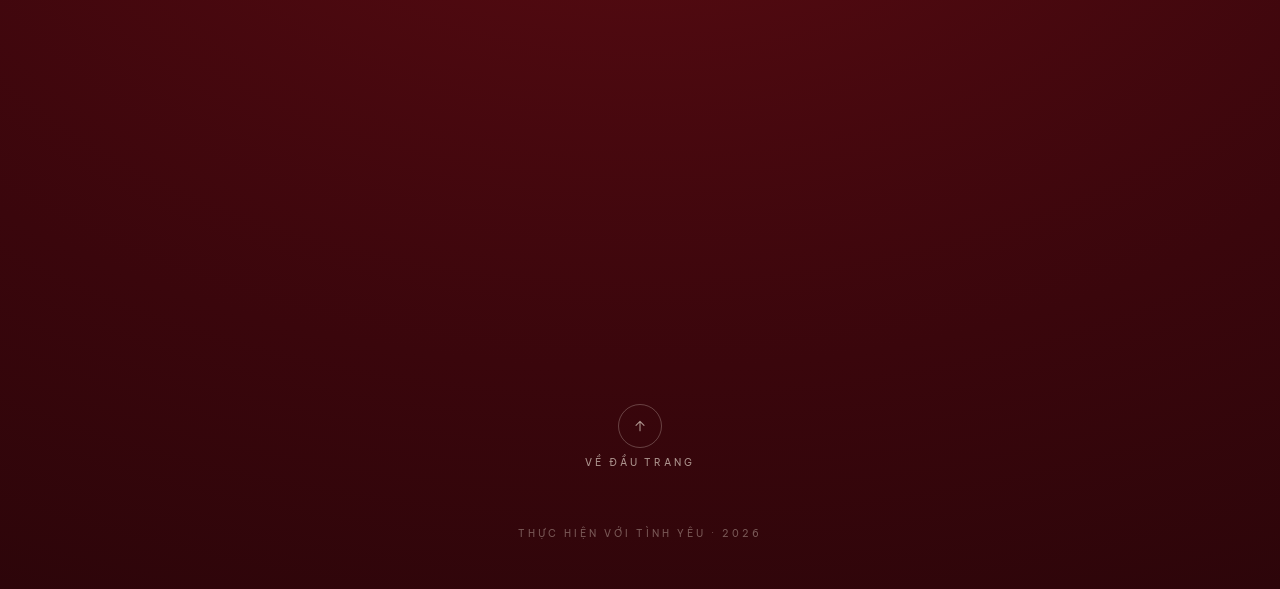
==== commit e9d046fd: "Bỏ mục 'Dùng Bữa & Lời Chúc' khỏi lịch 02/08 - Tiệc nhà gái 02/08: xoá mục Dùng Bữa & Lời Chúc (cả h" ====
--- a/wedding-asian/index.html
+++ b/wedding-asian/index.html
@@ -29,7 +29,7 @@
       href="https://fonts.googleapis.com/css2?family=Noto+Serif+SC:wght@700;900&display=swap&text=%E5%9B%8D"
       rel="stylesheet"
     />
-    <script type="module" crossorigin src="/wedding-asian/assets/index-DQFELZjt.js"></script>
+    <script type="module" crossorigin src="/wedding-asian/assets/index-S9y6xp-x.js"></script>
     <link rel="modulepreload" crossorigin href="/wedding-asian/assets/motion-DZY5aCm1.js">
     <link rel="modulepreload" crossorigin href="/wedding-asian/assets/smooth-DLBqpWjo.js">
     <link rel="stylesheet" crossorigin href="/wedding-asian/assets/index-C7O5xEto.css">
